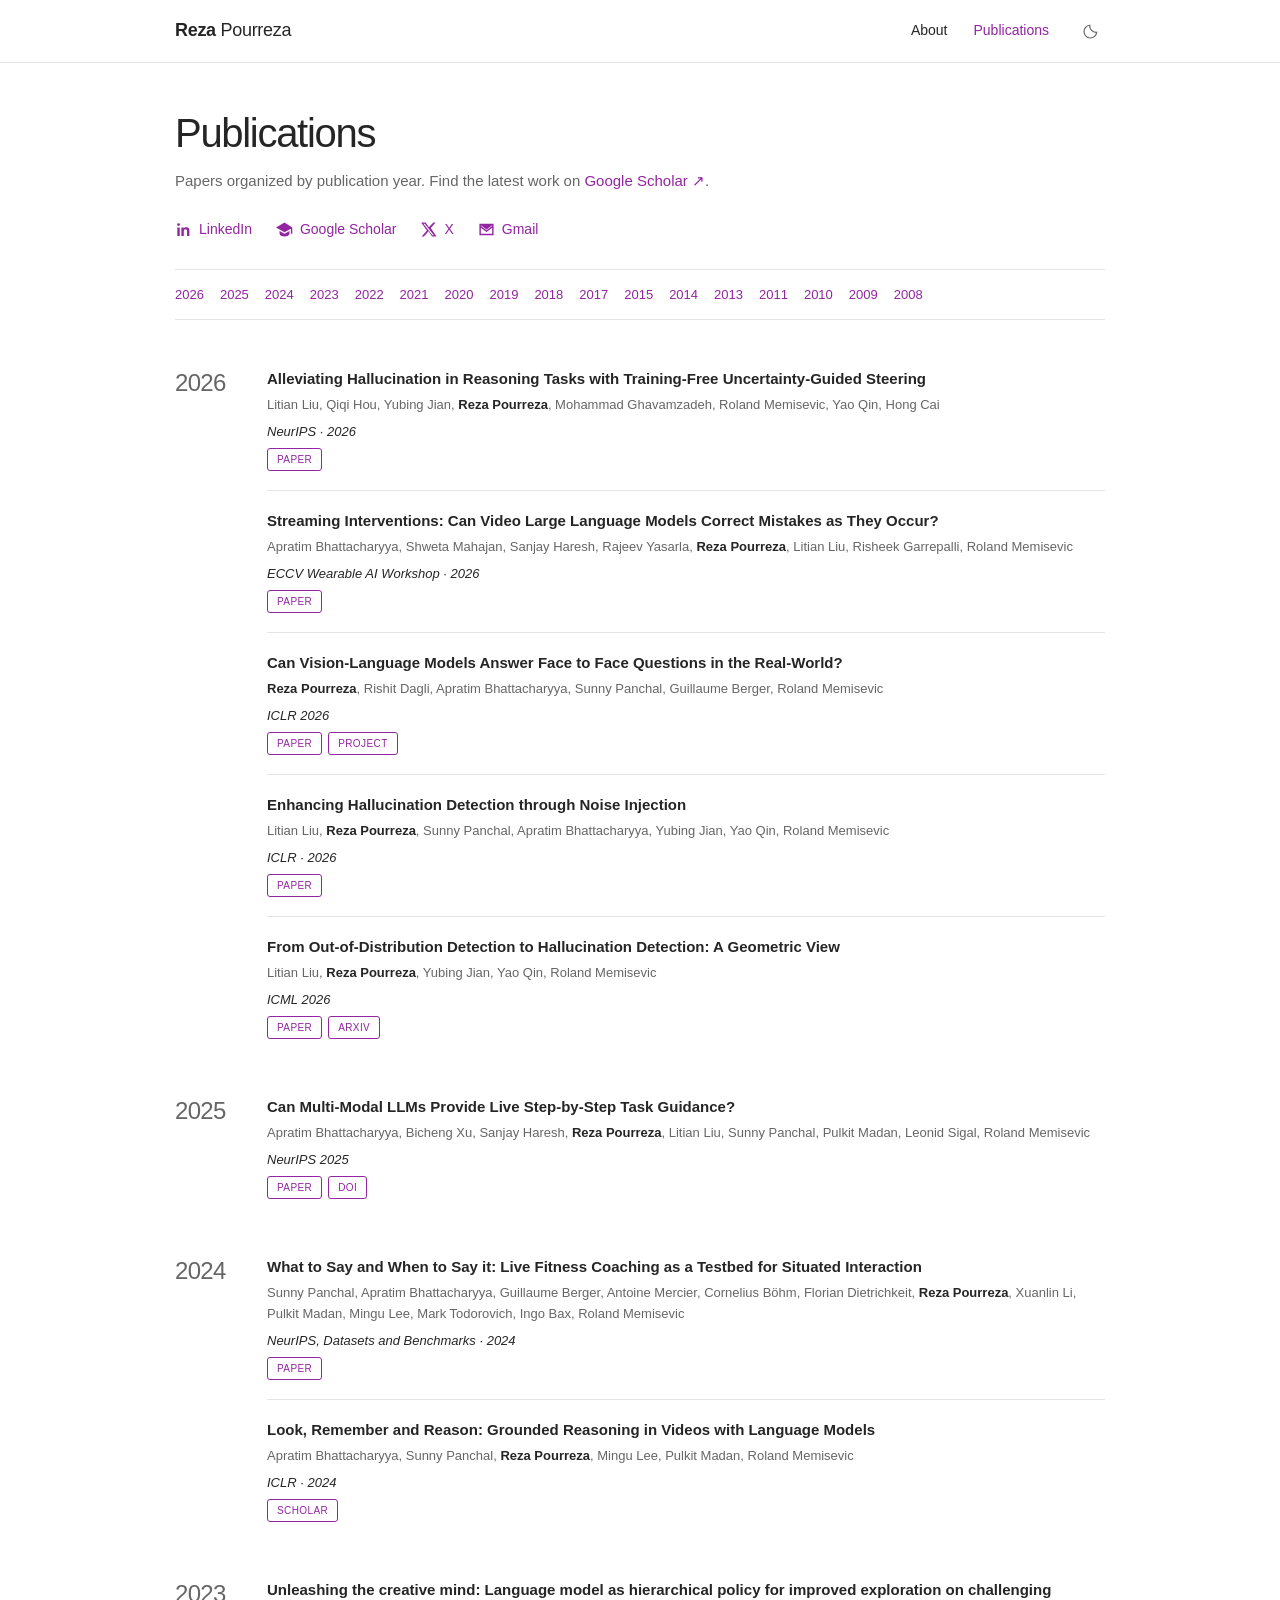
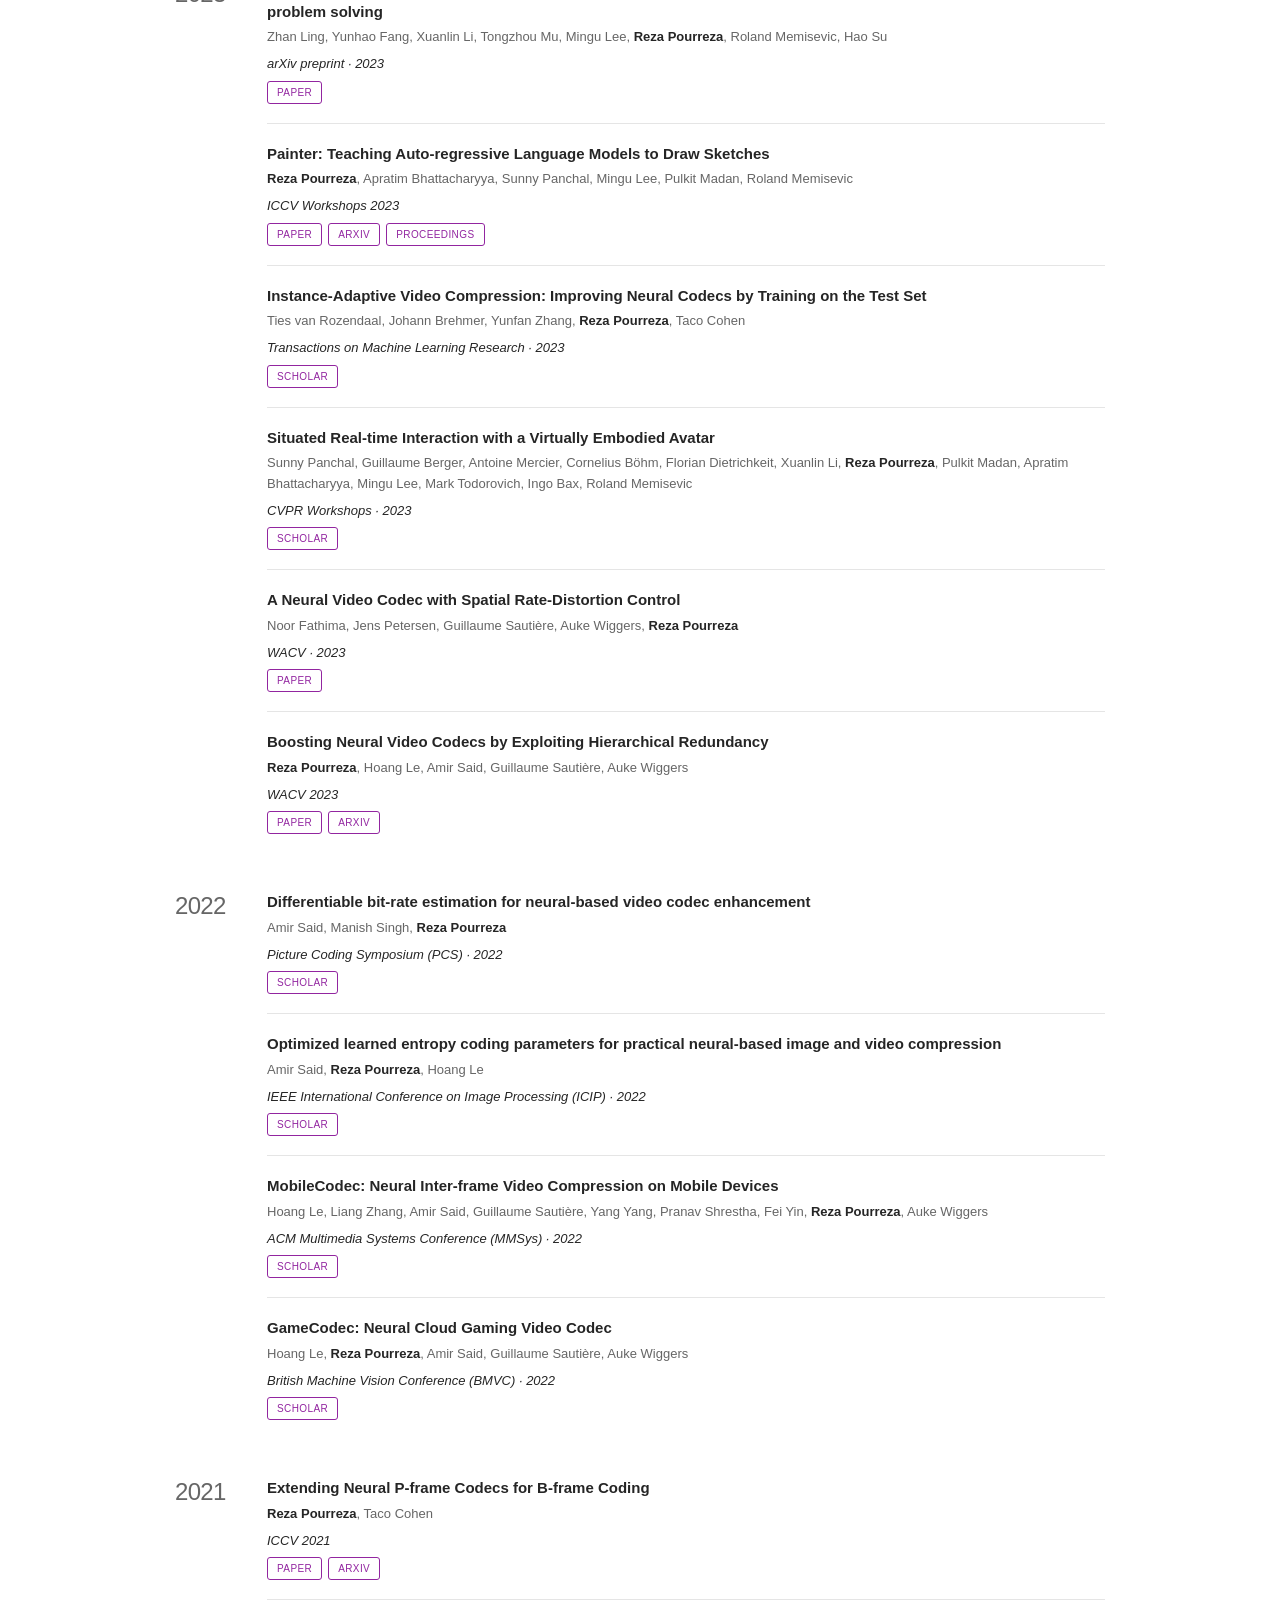
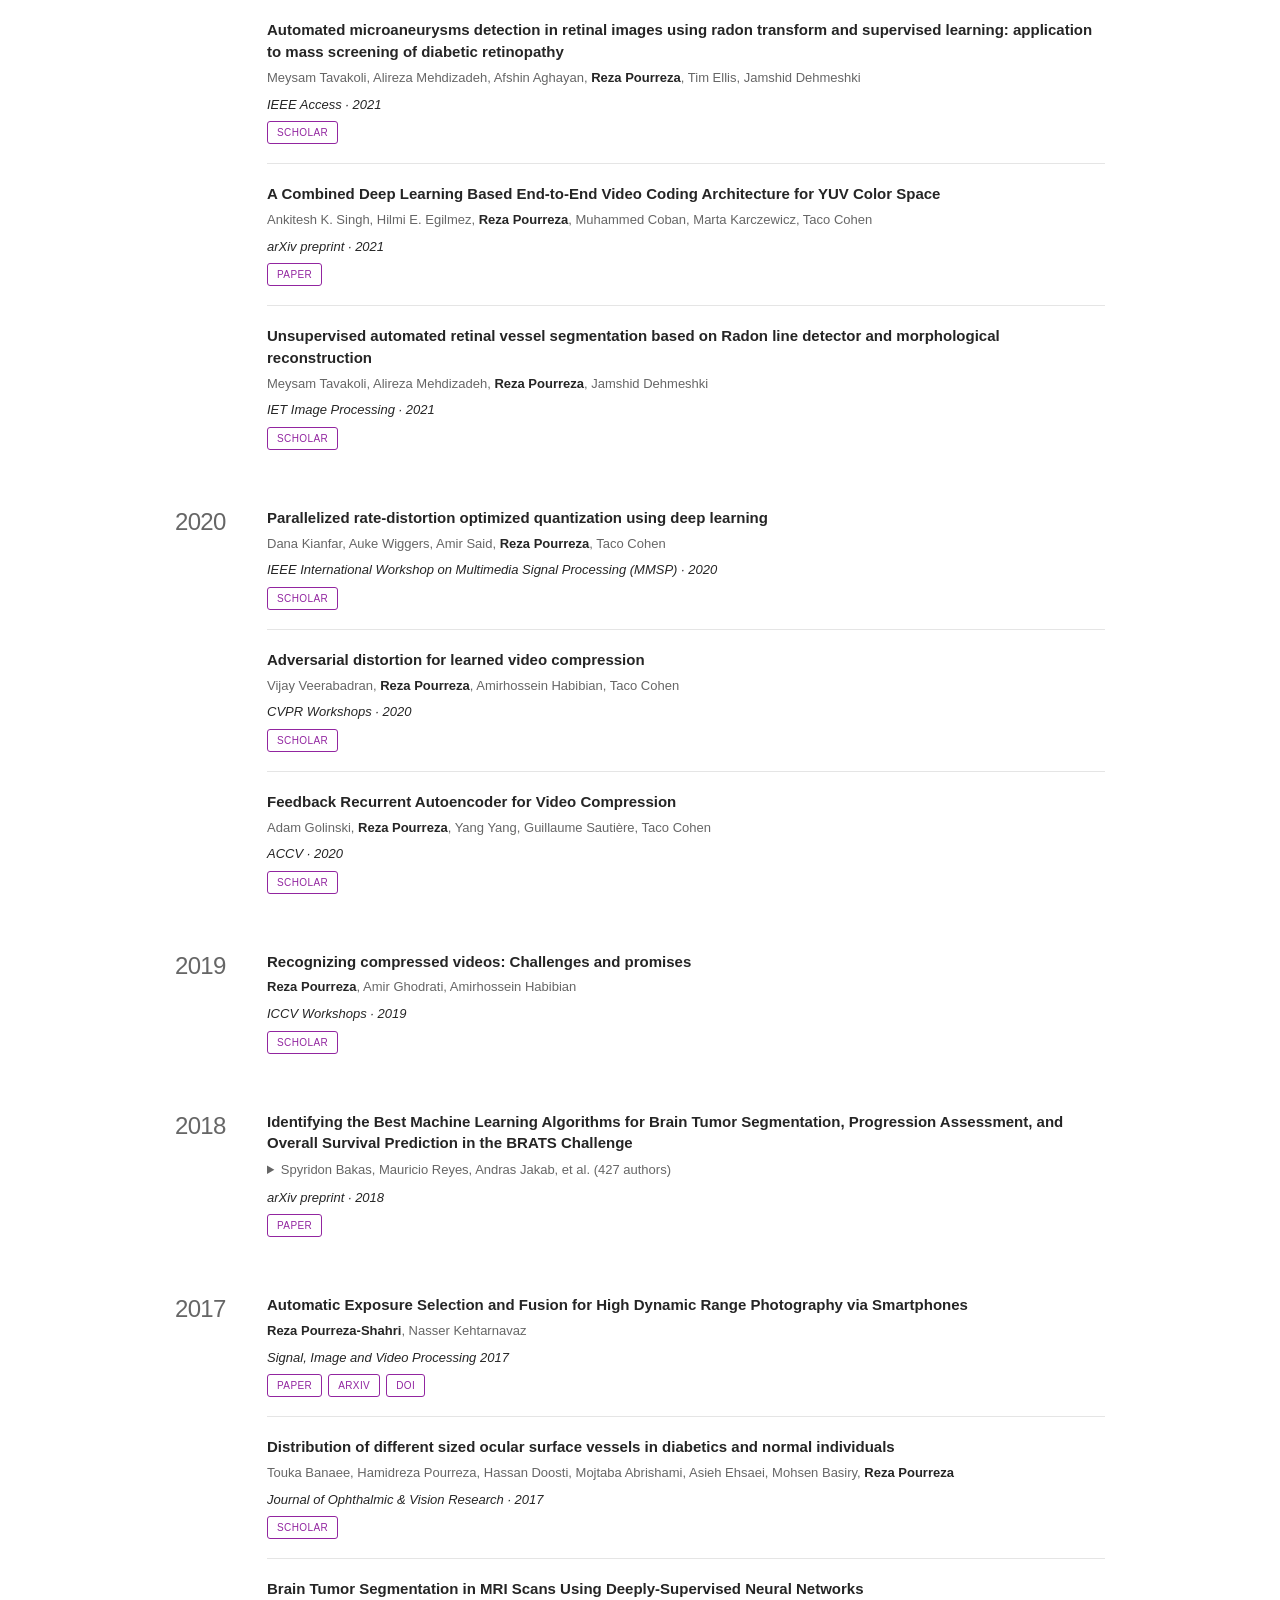
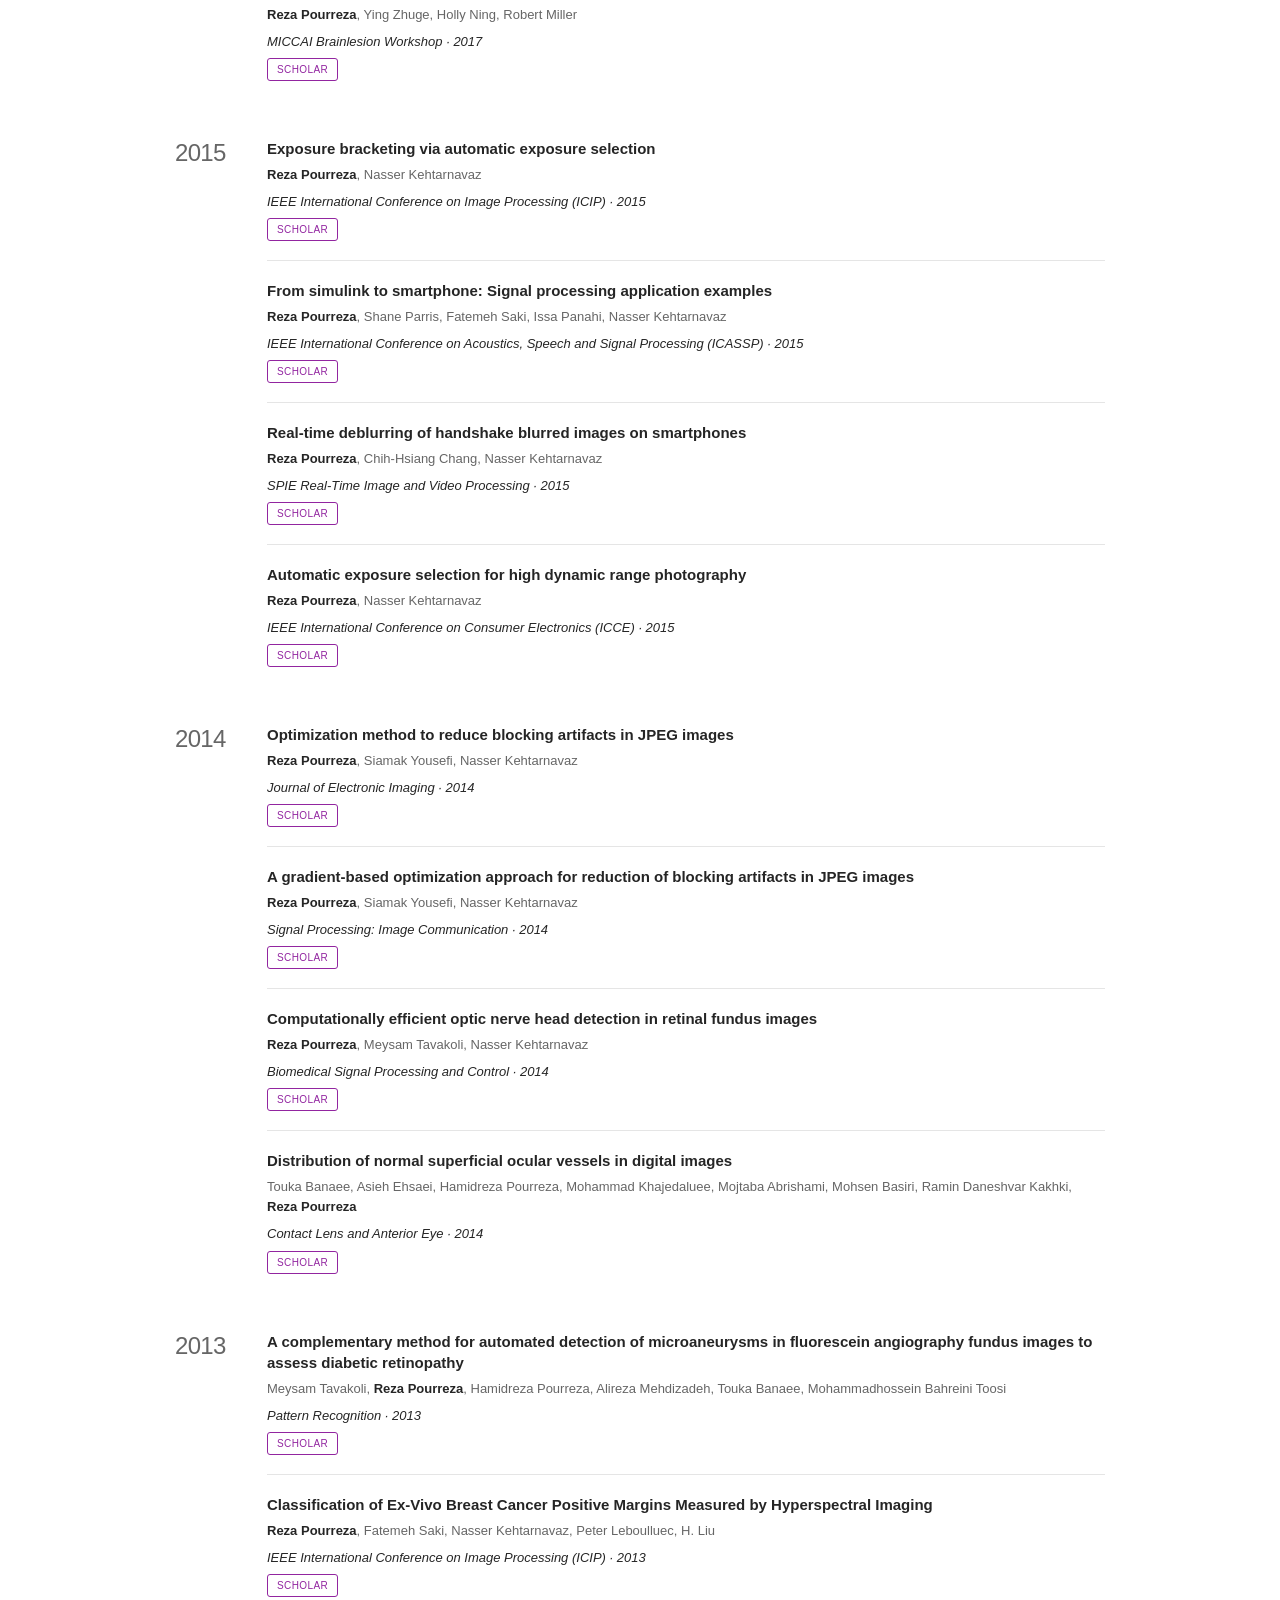
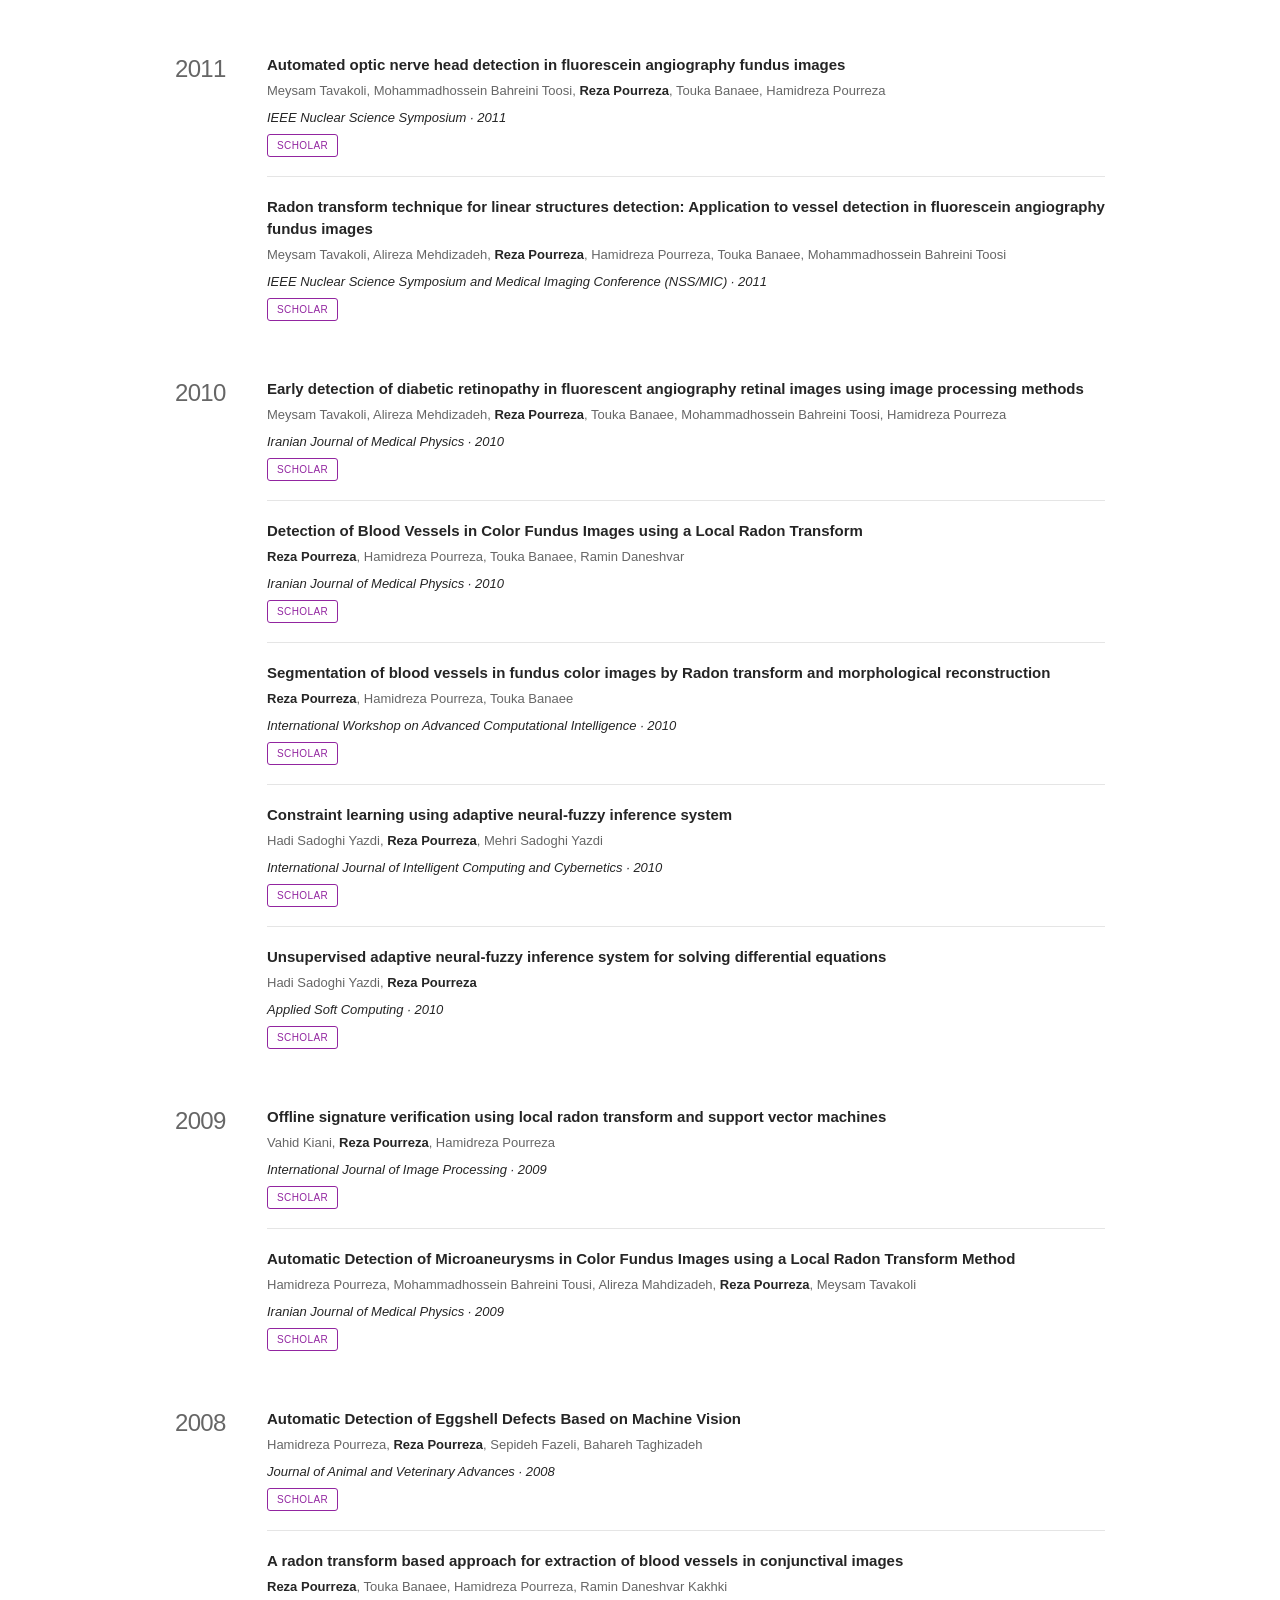
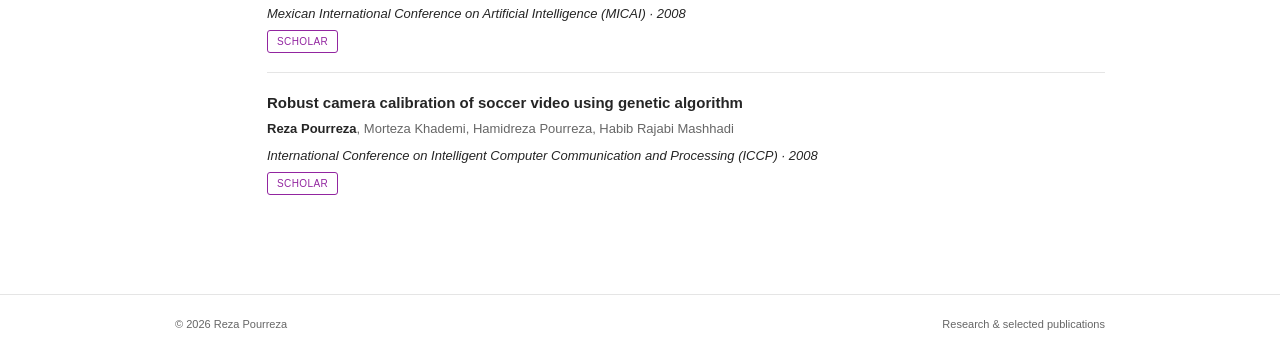
==== publications.html @ fd1534a3 "Personalize homepage and add year-grouped research publications" ====
<!doctype html>
<html lang="en"><head><meta charset="utf-8"><meta name="viewport" content="width=device-width, initial-scale=1"><meta name="description" content="Research publications by Reza Pourreza, organized by year, covering multimodal reasoning, reliable AI, neural compression, and imaging."><meta name="theme-color" content="#ffffff"><title>Publications | Reza Pourreza</title><link rel="icon" type="image/svg+xml" href="assets/favicon.svg"><link rel="stylesheet" href="assets/style.css"><script src="assets/site.js" defer></script></head><body><a class="skip-link" href="#main">Skip to content</a><header class="site-header"><div class="container header-inner"><a class="wordmark" href="index.html"><strong>Reza</strong> Pourreza</a><nav class="site-nav" aria-label="Main navigation"><a href="index.html">About</a><a href="publications.html" aria-current="page">Publications</a><button class="theme-toggle" type="button" aria-label="Switch to dark theme" hidden><svg class="moon" width="17" height="17" viewBox="0 0 24 24" fill="none" stroke="currentColor" stroke-width="1.7" aria-hidden="true"><path d="M20.8 13.1A9 9 0 0 1 10.9 3.2a9 9 0 1 0 9.9 9.9Z"/></svg><svg class="sun" width="17" height="17" viewBox="0 0 24 24" fill="none" stroke="currentColor" stroke-width="1.7" aria-hidden="true"><circle cx="12" cy="12" r="4"/><path d="M12 1v3m0 16v3M1 12h3m16 0h3M4.2 4.2l2.1 2.1m11.4 11.4 2.1 2.1M4.2 19.8l2.1-2.1M17.7 6.3l2.1-2.1"/></svg></button></nav></div></header><main class="container" id="main"><h1>Publications</h1><p class="page-intro">Papers organized by publication year. Find the latest work on <a href="https://scholar.google.com/citations?hl=en&amp;user=BqNYf-oAAAAJ&amp;view_op=list_works&amp;sortby=pubdate">Google Scholar ↗</a>.</p><nav class="social-links" aria-label="Professional profiles and email"><a href="https://www.linkedin.com/in/rpourreza/"><svg viewBox="0 0 24 24" aria-hidden="true"><path d="M5 3a2 2 0 1 1 0 4 2 2 0 0 1 0-4ZM3.3 9h3.4v12H3.3ZM9 9h3.3v1.6c.7-1.2 1.8-1.9 3.6-1.9 3.6 0 4.4 2.3 4.4 5.4V21H17v-6.2c0-1.5-.1-3.1-2.1-3.1s-2.5 1.5-2.5 3V21H9Z"/></svg><span>LinkedIn</span></a><a href="https://scholar.google.com/citations?hl=en&amp;user=BqNYf-oAAAAJ&amp;view_op=list_works&amp;sortby=pubdate" aria-label="Google Scholar, sorted by date"><svg viewBox="0 0 24 24" aria-hidden="true"><path d="m12 2-12 7 12 7 9-5.2V18h2V9L12 2ZM5 14v4c0 2 3.1 4 7 4s7-2 7-4v-4l-7 4-7-4Z"/></svg><span>Google Scholar</span></a><a href="https://x.com/reza_pourreza"><svg viewBox="0 0 24 24" aria-hidden="true"><path d="M18.9 2H22l-6.8 7.8L23.2 22H17l-4.9-7.5L5.5 22H2.3l7.5-8.6L1.6 2H8l4.5 6.8L18.9 2ZM17.5 20h2L6.8 4h-2L17.5 20Z"/></svg><span>X</span></a><a href="mailto:pourreza.reza@gmail.com"><svg viewBox="0 0 24 24" aria-hidden="true"><path d="M2 4h20v16H2V4Zm2 2v1l8 6 8-6V6l-8 6-8-6Zm0 3.5V18h16V9.5l-8 6-8-6Z"/></svg><span>Gmail</span></a></nav><nav class="year-index" aria-label="Jump to publication year"><a href="#year-2026">2026</a><a href="#year-2025">2025</a><a href="#year-2024">2024</a><a href="#year-2023">2023</a><a href="#year-2022">2022</a><a href="#year-2021">2021</a><a href="#year-2020">2020</a><a href="#year-2019">2019</a><a href="#year-2018">2018</a><a href="#year-2017">2017</a><a href="#year-2015">2015</a><a href="#year-2014">2014</a><a href="#year-2013">2013</a><a href="#year-2011">2011</a><a href="#year-2010">2010</a><a href="#year-2009">2009</a><a href="#year-2008">2008</a></nav><section class="publication-year" id="year-2026" aria-labelledby="heading-2026"><h2 id="heading-2026">2026</h2><ul class="paper-list"><li class="publication-item" id="alleviating-hallucination-in-reasoning-tasks-with-training-free-uncertainty-guided-steering"><h3 class="paper-title"><a href="https://arxiv.org/abs/2609.38962">Alleviating Hallucination in Reasoning Tasks with Training-Free Uncertainty-Guided Steering</a></h3><p class="authors">Litian Liu, Qiqi Hou, Yubing Jian, <strong>Reza Pourreza</strong>, Mohammad Ghavamzadeh, Roland Memisevic, Yao Qin, Hong Cai</p><p class="venue">NeurIPS · 2026</p><div class="paper-links"><a href="https://arxiv.org/abs/2609.38962">Paper</a></div></li><li class="publication-item" id="streaming-interventions-can-video-large-language-models-correct-mistakes-as-they-occur"><h3 class="paper-title"><a href="https://arxiv.org/abs/2606.09547">Streaming Interventions: Can Video Large Language Models Correct Mistakes as They Occur?</a></h3><p class="authors">Apratim Bhattacharyya, Shweta Mahajan, Sanjay Haresh, Rajeev Yasarla, <strong>Reza Pourreza</strong>, Litian Liu, Risheek Garrepalli, Roland Memisevic</p><p class="venue">ECCV Wearable AI Workshop · 2026</p><div class="paper-links"><a href="https://arxiv.org/abs/2606.09547">Paper</a></div></li><li class="publication-item" id="qivd"><h3 class="paper-title"><a href="https://proceedings.iclr.cc/paper_files/paper/2026/file/73bd5afe39a24881b1e5268efc899aaf-Paper-Conference.pdf">Can Vision-Language Models Answer Face to Face Questions in the Real-World?</a></h3><p class="authors"><strong>Reza Pourreza</strong>, Rishit Dagli, Apratim Bhattacharyya, Sunny Panchal, Guillaume Berger, Roland Memisevic</p><p class="venue">ICLR 2026</p><div class="paper-links"><a href="https://proceedings.iclr.cc/paper_files/paper/2026/file/73bd5afe39a24881b1e5268efc899aaf-Paper-Conference.pdf">Paper</a><a href="https://www.qualcomm.com/developer/software/qualcomm-interactive-video-dataset-qivd">Project</a></div></li><li class="publication-item" id="enhancing-hallucination-detection-through-noise-injection"><h3 class="paper-title"><a href="https://arxiv.org/abs/2502.03799">Enhancing Hallucination Detection through Noise Injection</a></h3><p class="authors">Litian Liu, <strong>Reza Pourreza</strong>, Sunny Panchal, Apratim Bhattacharyya, Yubing Jian, Yao Qin, Roland Memisevic</p><p class="venue">ICLR · 2026</p><div class="paper-links"><a href="https://arxiv.org/abs/2502.03799">Paper</a></div></li><li class="publication-item" id="geometric-hallucination"><h3 class="paper-title"><a href="https://arxiv.org/abs/2602.07253">From Out-of-Distribution Detection to Hallucination Detection: A Geometric View</a></h3><p class="authors">Litian Liu, <strong>Reza Pourreza</strong>, Yubing Jian, Yao Qin, Roland Memisevic</p><p class="venue">ICML 2026</p><div class="paper-links"><a href="https://arxiv.org/pdf/2602.07253">Paper</a><a href="https://arxiv.org/abs/2602.07253">arXiv</a></div></li></ul></section><section class="publication-year" id="year-2025" aria-labelledby="heading-2025"><h2 id="heading-2025">2025</h2><ul class="paper-list"><li class="publication-item" id="live-mamba"><h3 class="paper-title"><a href="https://proceedings.neurips.cc/paper_files/paper/2025/file/207be3da143f1043336627c5d25aae50-Paper-Conference.pdf">Can Multi-Modal LLMs Provide Live Step-by-Step Task Guidance?</a></h3><p class="authors">Apratim Bhattacharyya, Bicheng Xu, Sanjay Haresh, <strong>Reza Pourreza</strong>, Litian Liu, Sunny Panchal, Pulkit Madan, Leonid Sigal, Roland Memisevic</p><p class="venue">NeurIPS 2025</p><div class="paper-links"><a href="https://proceedings.neurips.cc/paper_files/paper/2025/file/207be3da143f1043336627c5d25aae50-Paper-Conference.pdf">Paper</a><a href="https://doi.org/10.52202/085713-0755">DOI</a></div></li></ul></section><section class="publication-year" id="year-2024" aria-labelledby="heading-2024"><h2 id="heading-2024">2024</h2><ul class="paper-list"><li class="publication-item" id="what-to-say-and-when-to-say-it-live-fitness-coaching-as-a-testbed-for-situated-interaction"><h3 class="paper-title"><a href="https://proceedings.neurips.cc/paper_files/paper/2024/hash/8aa695b5d6bf9e958d4e56b22c9b859d-Abstract-Datasets_and_Benchmarks_Track.html">What to Say and When to Say it: Live Fitness Coaching as a Testbed for Situated Interaction</a></h3><p class="authors">Sunny Panchal, Apratim Bhattacharyya, Guillaume Berger, Antoine Mercier, Cornelius Böhm, Florian Dietrichkeit, <strong>Reza Pourreza</strong>, Xuanlin Li, Pulkit Madan, Mingu Lee, Mark Todorovich, Ingo Bax, Roland Memisevic</p><p class="venue">NeurIPS, Datasets and Benchmarks · 2024</p><div class="paper-links"><a href="https://proceedings.neurips.cc/paper_files/paper/2024/hash/8aa695b5d6bf9e958d4e56b22c9b859d-Abstract-Datasets_and_Benchmarks_Track.html">Paper</a></div></li><li class="publication-item" id="look-remember-and-reason-grounded-reasoning-in-videos-with-language-models"><h3 class="paper-title"><a href="https://scholar.google.com/citations?view_op=view_citation&amp;hl=en&amp;user=BqNYf-oAAAAJ&amp;sortby=pubdate&amp;citation_for_view=BqNYf-oAAAAJ:g5m5HwL7SMYC">Look, Remember and Reason: Grounded Reasoning in Videos with Language Models</a></h3><p class="authors">Apratim Bhattacharyya, Sunny Panchal, <strong>Reza Pourreza</strong>, Mingu Lee, Pulkit Madan, Roland Memisevic</p><p class="venue">ICLR · 2024</p><div class="paper-links"><a href="https://scholar.google.com/citations?view_op=view_citation&amp;hl=en&amp;user=BqNYf-oAAAAJ&amp;sortby=pubdate&amp;citation_for_view=BqNYf-oAAAAJ:g5m5HwL7SMYC">Scholar</a></div></li></ul></section><section class="publication-year" id="year-2023" aria-labelledby="heading-2023"><h2 id="heading-2023">2023</h2><ul class="paper-list"><li class="publication-item" id="unleashing-the-creative-mind-language-model-as-hierarchical-policy-for-improved-exploration-on-challenging-problem-solving"><h3 class="paper-title"><a href="https://arxiv.org/abs/2311.00694">Unleashing the creative mind: Language model as hierarchical policy for improved exploration on challenging problem solving</a></h3><p class="authors">Zhan Ling, Yunhao Fang, Xuanlin Li, Tongzhou Mu, Mingu Lee, <strong>Reza Pourreza</strong>, Roland Memisevic, Hao Su</p><p class="venue">arXiv preprint · 2023</p><div class="paper-links"><a href="https://arxiv.org/abs/2311.00694">Paper</a></div></li><li class="publication-item" id="painter"><h3 class="paper-title"><a href="https://openaccess.thecvf.com/content/ICCV2023W/MMFM/html/Pourreza_Painter_Teaching_Auto-Regressive_Language_Models_to_Draw_Sketches_ICCVW_2023_paper.html">Painter: Teaching Auto-regressive Language Models to Draw Sketches</a></h3><p class="authors"><strong>Reza Pourreza</strong>, Apratim Bhattacharyya, Sunny Panchal, Mingu Lee, Pulkit Madan, Roland Memisevic</p><p class="venue">ICCV Workshops 2023</p><div class="paper-links"><a href="https://arxiv.org/pdf/2308.08520">Paper</a><a href="https://arxiv.org/abs/2308.08520">arXiv</a><a href="https://openaccess.thecvf.com/content/ICCV2023W/MMFM/html/Pourreza_Painter_Teaching_Auto-Regressive_Language_Models_to_Draw_Sketches_ICCVW_2023_paper.html">Proceedings</a></div></li><li class="publication-item" id="instance-adaptive-video-compression-improving-neural-codecs-by-training-on-the-test-set"><h3 class="paper-title"><a href="https://scholar.google.com/citations?view_op=view_citation&amp;hl=en&amp;user=BqNYf-oAAAAJ&amp;sortby=pubdate&amp;citation_for_view=BqNYf-oAAAAJ:k_IJM867U9cC">Instance-Adaptive Video Compression: Improving Neural Codecs by Training on the Test Set</a></h3><p class="authors">Ties van Rozendaal, Johann Brehmer, Yunfan Zhang, <strong>Reza Pourreza</strong>, Taco Cohen</p><p class="venue">Transactions on Machine Learning Research · 2023</p><div class="paper-links"><a href="https://scholar.google.com/citations?view_op=view_citation&amp;hl=en&amp;user=BqNYf-oAAAAJ&amp;sortby=pubdate&amp;citation_for_view=BqNYf-oAAAAJ:k_IJM867U9cC">Scholar</a></div></li><li class="publication-item" id="situated-real-time-interaction-with-a-virtually-embodied-avatar"><h3 class="paper-title"><a href="https://scholar.google.com/citations?view_op=view_citation&amp;hl=en&amp;user=BqNYf-oAAAAJ&amp;cstart=20&amp;pagesize=80&amp;sortby=pubdate&amp;citation_for_view=BqNYf-oAAAAJ:lSLTfruPkqcC">Situated Real-time Interaction with a Virtually Embodied Avatar</a></h3><p class="authors">Sunny Panchal, Guillaume Berger, Antoine Mercier, Cornelius Böhm, Florian Dietrichkeit, Xuanlin Li, <strong>Reza Pourreza</strong>, Pulkit Madan, Apratim Bhattacharyya, Mingu Lee, Mark Todorovich, Ingo Bax, Roland Memisevic</p><p class="venue">CVPR Workshops · 2023</p><div class="paper-links"><a href="https://scholar.google.com/citations?view_op=view_citation&amp;hl=en&amp;user=BqNYf-oAAAAJ&amp;cstart=20&amp;pagesize=80&amp;sortby=pubdate&amp;citation_for_view=BqNYf-oAAAAJ:lSLTfruPkqcC">Scholar</a></div></li><li class="publication-item" id="a-neural-video-codec-with-spatial-rate-distortion-control"><h3 class="paper-title"><a href="https://openaccess.thecvf.com/content/WACV2023/html/Fathima_A_Neural_Video_Codec_With_Spatial_Rate-Distortion_Control_WACV_2023_paper.html">A Neural Video Codec with Spatial Rate-Distortion Control</a></h3><p class="authors">Noor Fathima, Jens Petersen, Guillaume Sautière, Auke Wiggers, <strong>Reza Pourreza</strong></p><p class="venue">WACV · 2023</p><div class="paper-links"><a href="https://openaccess.thecvf.com/content/WACV2023/html/Fathima_A_Neural_Video_Codec_With_Spatial_Rate-Distortion_Control_WACV_2023_paper.html">Paper</a></div></li><li class="publication-item" id="hierarchical-redundancy"><h3 class="paper-title"><a href="https://arxiv.org/abs/2208.04303">Boosting Neural Video Codecs by Exploiting Hierarchical Redundancy</a></h3><p class="authors"><strong>Reza Pourreza</strong>, Hoang Le, Amir Said, Guillaume Sautière, Auke Wiggers</p><p class="venue">WACV 2023</p><div class="paper-links"><a href="https://arxiv.org/pdf/2208.04303">Paper</a><a href="https://arxiv.org/abs/2208.04303">arXiv</a></div></li></ul></section><section class="publication-year" id="year-2022" aria-labelledby="heading-2022"><h2 id="heading-2022">2022</h2><ul class="paper-list"><li class="publication-item" id="differentiable-bit-rate-estimation-for-neural-based-video-codec-enhancement"><h3 class="paper-title"><a href="https://scholar.google.com/citations?view_op=view_citation&amp;hl=en&amp;user=BqNYf-oAAAAJ&amp;cstart=20&amp;pagesize=80&amp;sortby=pubdate&amp;citation_for_view=BqNYf-oAAAAJ:NaGl4SEjCO4C">Differentiable bit-rate estimation for neural-based video codec enhancement</a></h3><p class="authors">Amir Said, Manish Singh, <strong>Reza Pourreza</strong></p><p class="venue">Picture Coding Symposium (PCS) · 2022</p><div class="paper-links"><a href="https://scholar.google.com/citations?view_op=view_citation&amp;hl=en&amp;user=BqNYf-oAAAAJ&amp;cstart=20&amp;pagesize=80&amp;sortby=pubdate&amp;citation_for_view=BqNYf-oAAAAJ:NaGl4SEjCO4C">Scholar</a></div></li><li class="publication-item" id="optimized-learned-entropy-coding-parameters-for-practical-neural-based-image-and-video-compression"><h3 class="paper-title"><a href="https://scholar.google.com/citations?view_op=view_citation&amp;hl=en&amp;user=BqNYf-oAAAAJ&amp;cstart=20&amp;pagesize=80&amp;sortby=pubdate&amp;citation_for_view=BqNYf-oAAAAJ:GnPB-g6toBAC">Optimized learned entropy coding parameters for practical neural-based image and video compression</a></h3><p class="authors">Amir Said, <strong>Reza Pourreza</strong>, Hoang Le</p><p class="venue">IEEE International Conference on Image Processing (ICIP) · 2022</p><div class="paper-links"><a href="https://scholar.google.com/citations?view_op=view_citation&amp;hl=en&amp;user=BqNYf-oAAAAJ&amp;cstart=20&amp;pagesize=80&amp;sortby=pubdate&amp;citation_for_view=BqNYf-oAAAAJ:GnPB-g6toBAC">Scholar</a></div></li><li class="publication-item" id="mobilecodec-neural-inter-frame-video-compression-on-mobile-devices"><h3 class="paper-title"><a href="https://scholar.google.com/citations?view_op=view_citation&amp;hl=en&amp;user=BqNYf-oAAAAJ&amp;cstart=20&amp;pagesize=80&amp;sortby=pubdate&amp;citation_for_view=BqNYf-oAAAAJ:JV2RwH3_ST0C">MobileCodec: Neural Inter-frame Video Compression on Mobile Devices</a></h3><p class="authors">Hoang Le, Liang Zhang, Amir Said, Guillaume Sautière, Yang Yang, Pranav Shrestha, Fei Yin, <strong>Reza Pourreza</strong>, Auke Wiggers</p><p class="venue">ACM Multimedia Systems Conference (MMSys) · 2022</p><div class="paper-links"><a href="https://scholar.google.com/citations?view_op=view_citation&amp;hl=en&amp;user=BqNYf-oAAAAJ&amp;cstart=20&amp;pagesize=80&amp;sortby=pubdate&amp;citation_for_view=BqNYf-oAAAAJ:JV2RwH3_ST0C">Scholar</a></div></li><li class="publication-item" id="gamecodec-neural-cloud-gaming-video-codec"><h3 class="paper-title"><a href="https://scholar.google.com/citations?view_op=view_citation&amp;hl=en&amp;user=BqNYf-oAAAAJ&amp;cstart=20&amp;pagesize=80&amp;sortby=pubdate&amp;citation_for_view=BqNYf-oAAAAJ:O3NaXMp0MMsC">GameCodec: Neural Cloud Gaming Video Codec</a></h3><p class="authors">Hoang Le, <strong>Reza Pourreza</strong>, Amir Said, Guillaume Sautière, Auke Wiggers</p><p class="venue">British Machine Vision Conference (BMVC) · 2022</p><div class="paper-links"><a href="https://scholar.google.com/citations?view_op=view_citation&amp;hl=en&amp;user=BqNYf-oAAAAJ&amp;cstart=20&amp;pagesize=80&amp;sortby=pubdate&amp;citation_for_view=BqNYf-oAAAAJ:O3NaXMp0MMsC">Scholar</a></div></li></ul></section><section class="publication-year" id="year-2021" aria-labelledby="heading-2021"><h2 id="heading-2021">2021</h2><ul class="paper-list"><li class="publication-item" id="b-frame-codec"><h3 class="paper-title"><a href="https://arxiv.org/abs/2104.00531">Extending Neural P-frame Codecs for B-frame Coding</a></h3><p class="authors"><strong>Reza Pourreza</strong>, Taco Cohen</p><p class="venue">ICCV 2021</p><div class="paper-links"><a href="https://arxiv.org/pdf/2104.00531">Paper</a><a href="https://arxiv.org/abs/2104.00531">arXiv</a></div></li><li class="publication-item" id="automated-microaneurysms-detection-in-retinal-images-using-radon-transform-and-supervised-learning-application-to-mass-screening-of-diabetic-retinopathy"><h3 class="paper-title"><a href="https://scholar.google.com/citations?view_op=view_citation&amp;hl=en&amp;user=BqNYf-oAAAAJ&amp;cstart=20&amp;pagesize=80&amp;sortby=pubdate&amp;citation_for_view=BqNYf-oAAAAJ:maZDTaKrznsC">Automated microaneurysms detection in retinal images using radon transform and supervised learning: application to mass screening of diabetic retinopathy</a></h3><p class="authors">Meysam Tavakoli, Alireza Mehdizadeh, Afshin Aghayan, <strong>Reza Pourreza</strong>, Tim Ellis, Jamshid Dehmeshki</p><p class="venue">IEEE Access · 2021</p><div class="paper-links"><a href="https://scholar.google.com/citations?view_op=view_citation&amp;hl=en&amp;user=BqNYf-oAAAAJ&amp;cstart=20&amp;pagesize=80&amp;sortby=pubdate&amp;citation_for_view=BqNYf-oAAAAJ:maZDTaKrznsC">Scholar</a></div></li><li class="publication-item" id="a-combined-deep-learning-based-end-to-end-video-coding-architecture-for-yuv-color-space"><h3 class="paper-title"><a href="https://arxiv.org/abs/2104.00807">A Combined Deep Learning Based End-to-End Video Coding Architecture for YUV Color Space</a></h3><p class="authors">Ankitesh K. Singh, Hilmi E. Egilmez, <strong>Reza Pourreza</strong>, Muhammed Coban, Marta Karczewicz, Taco Cohen</p><p class="venue">arXiv preprint · 2021</p><div class="paper-links"><a href="https://arxiv.org/abs/2104.00807">Paper</a></div></li><li class="publication-item" id="unsupervised-automated-retinal-vessel-segmentation-based-on-radon-line-detector-and-morphological-reconstruction"><h3 class="paper-title"><a href="https://scholar.google.com/citations?view_op=view_citation&amp;hl=en&amp;user=BqNYf-oAAAAJ&amp;cstart=20&amp;pagesize=80&amp;sortby=pubdate&amp;citation_for_view=BqNYf-oAAAAJ:r0BpntZqJG4C">Unsupervised automated retinal vessel segmentation based on Radon line detector and morphological reconstruction</a></h3><p class="authors">Meysam Tavakoli, Alireza Mehdizadeh, <strong>Reza Pourreza</strong>, Jamshid Dehmeshki</p><p class="venue">IET Image Processing · 2021</p><div class="paper-links"><a href="https://scholar.google.com/citations?view_op=view_citation&amp;hl=en&amp;user=BqNYf-oAAAAJ&amp;cstart=20&amp;pagesize=80&amp;sortby=pubdate&amp;citation_for_view=BqNYf-oAAAAJ:r0BpntZqJG4C">Scholar</a></div></li></ul></section><section class="publication-year" id="year-2020" aria-labelledby="heading-2020"><h2 id="heading-2020">2020</h2><ul class="paper-list"><li class="publication-item" id="parallelized-rate-distortion-optimized-quantization-using-deep-learning"><h3 class="paper-title"><a href="https://scholar.google.com/citations?view_op=view_citation&amp;hl=en&amp;user=BqNYf-oAAAAJ&amp;cstart=20&amp;pagesize=80&amp;sortby=pubdate&amp;citation_for_view=BqNYf-oAAAAJ:j3f4tGmQtD8C">Parallelized rate-distortion optimized quantization using deep learning</a></h3><p class="authors">Dana Kianfar, Auke Wiggers, Amir Said, <strong>Reza Pourreza</strong>, Taco Cohen</p><p class="venue">IEEE International Workshop on Multimedia Signal Processing (MMSP) · 2020</p><div class="paper-links"><a href="https://scholar.google.com/citations?view_op=view_citation&amp;hl=en&amp;user=BqNYf-oAAAAJ&amp;cstart=20&amp;pagesize=80&amp;sortby=pubdate&amp;citation_for_view=BqNYf-oAAAAJ:j3f4tGmQtD8C">Scholar</a></div></li><li class="publication-item" id="adversarial-distortion-for-learned-video-compression"><h3 class="paper-title"><a href="https://scholar.google.com/citations?view_op=view_citation&amp;hl=en&amp;user=BqNYf-oAAAAJ&amp;cstart=20&amp;pagesize=80&amp;sortby=pubdate&amp;citation_for_view=BqNYf-oAAAAJ:e5wmG9Sq2KIC">Adversarial distortion for learned video compression</a></h3><p class="authors">Vijay Veerabadran, <strong>Reza Pourreza</strong>, Amirhossein Habibian, Taco Cohen</p><p class="venue">CVPR Workshops · 2020</p><div class="paper-links"><a href="https://scholar.google.com/citations?view_op=view_citation&amp;hl=en&amp;user=BqNYf-oAAAAJ&amp;cstart=20&amp;pagesize=80&amp;sortby=pubdate&amp;citation_for_view=BqNYf-oAAAAJ:e5wmG9Sq2KIC">Scholar</a></div></li><li class="publication-item" id="feedback-recurrent-autoencoder-for-video-compression"><h3 class="paper-title"><a href="https://scholar.google.com/citations?view_op=view_citation&amp;hl=en&amp;user=BqNYf-oAAAAJ&amp;cstart=20&amp;pagesize=80&amp;sortby=pubdate&amp;citation_for_view=BqNYf-oAAAAJ:TQgYirikUcIC">Feedback Recurrent Autoencoder for Video Compression</a></h3><p class="authors">Adam Golinski, <strong>Reza Pourreza</strong>, Yang Yang, Guillaume Sautière, Taco Cohen</p><p class="venue">ACCV · 2020</p><div class="paper-links"><a href="https://scholar.google.com/citations?view_op=view_citation&amp;hl=en&amp;user=BqNYf-oAAAAJ&amp;cstart=20&amp;pagesize=80&amp;sortby=pubdate&amp;citation_for_view=BqNYf-oAAAAJ:TQgYirikUcIC">Scholar</a></div></li></ul></section><section class="publication-year" id="year-2019" aria-labelledby="heading-2019"><h2 id="heading-2019">2019</h2><ul class="paper-list"><li class="publication-item" id="recognizing-compressed-videos-challenges-and-promises"><h3 class="paper-title"><a href="https://scholar.google.com/citations?view_op=view_citation&amp;hl=en&amp;user=BqNYf-oAAAAJ&amp;cstart=20&amp;pagesize=80&amp;sortby=pubdate&amp;citation_for_view=BqNYf-oAAAAJ:-f6ydRqryjwC">Recognizing compressed videos: Challenges and promises</a></h3><p class="authors"><strong>Reza Pourreza</strong>, Amir Ghodrati, Amirhossein Habibian</p><p class="venue">ICCV Workshops · 2019</p><div class="paper-links"><a href="https://scholar.google.com/citations?view_op=view_citation&amp;hl=en&amp;user=BqNYf-oAAAAJ&amp;cstart=20&amp;pagesize=80&amp;sortby=pubdate&amp;citation_for_view=BqNYf-oAAAAJ:-f6ydRqryjwC">Scholar</a></div></li></ul></section><section class="publication-year" id="year-2018" aria-labelledby="heading-2018"><h2 id="heading-2018">2018</h2><ul class="paper-list"><li class="publication-item" id="identifying-the-best-machine-learning-algorithms-for-brain-tumor-segmentation-progression-assessment-and-overall-survival-prediction-in-the-brats-challenge"><h3 class="paper-title"><a href="https://arxiv.org/abs/1811.02629">Identifying the Best Machine Learning Algorithms for Brain Tumor Segmentation, Progression Assessment, and Overall Survival Prediction in the BRATS Challenge</a></h3><details class="consortium-authors"><summary>Spyridon Bakas, Mauricio Reyes, Andras Jakab, et al. <span>(427 authors)</span></summary><p>Spyridon Bakas, Mauricio Reyes, Andras Jakab, Stefan Bauer, Markus Rempfler, Alessandro Crimi, Russell Takeshi Shinohara, Christoph Berger, Sung Min Ha, Martin Rozycki, Marcel Prastawa, Esther Alberts, Jana Lipkova, John Freymann, Justin Kirby, Michel Bilello, Hassan Fathallah-Shaykh, Roland Wiest, Jan Kirschke, Benedikt Wiestler, Rivka Colen, Aikaterini Kotrotsou, Pamela Lamontagne, Daniel Marcus, Mikhail Milchenko, Arash Nazeri, Marc-Andre Weber, Abhishek Mahajan, Ujjwal Baid, Elizabeth Gerstner, Dongjin Kwon, Gagan Acharya, Manu Agarwal, Mahbubul Alam, Alberto Albiol, Antonio Albiol, Francisco J. Albiol, Varghese Alex, Nigel Allinson, Pedro H. A. Amorim, Abhijit Amrutkar, Ganesh Anand, Simon Andermatt, Tal Arbel, Pablo Arbelaez, Aaron Avery, Muneeza Azmat, Pranjal B., W Bai, Subhashis Banerjee, Bill Barth, Thomas Batchelder, Kayhan Batmanghelich, Enzo Battistella, Andrew Beers, Mikhail Belyaev, Martin Bendszus, Eze Benson, Jose Bernal, Halandur Nagaraja Bharath, George Biros, Sotirios Bisdas, James Brown, Mariano Cabezas, Shilei Cao, Jorge M. Cardoso, Eric N Carver, Adrià Casamitjana, Laura Silvana Castillo, Marcel Catà, Philippe Cattin, Albert Cerigues, Vinicius S. Chagas, Siddhartha Chandra, Yi-Ju Chang, Shiyu Chang, Ken Chang, Joseph Chazalon, Shengcong Chen, Wei Chen, Jefferson W Chen, Zhaolin Chen, Kun Cheng, Ahana Roy Choudhury, Roger Chylla, Albert Clérigues, Steven Colleman, Ramiro German Rodriguez Colmeiro, Marc Combalia, Anthony Costa, Xiaomeng Cui, Zhenzhen Dai, Lutao Dai, Laura Alexandra Daza, Eric Deutsch, Changxing Ding, Chao Dong, Shidu Dong, Wojciech Dudzik, Zach Eaton-Rosen, Gary Egan, Guilherme Escudero, Théo Estienne, Richard Everson, Jonathan Fabrizio, Yong Fan, Longwei Fang, Xue Feng, Enzo Ferrante, Lucas Fidon, Martin Fischer, Andrew P. French, Naomi Fridman, Huan Fu, David Fuentes, Yaozong Gao, Evan Gates, David Gering, Amir Gholami, Willi Gierke, Ben Glocker, Mingming Gong, Sandra González-Villá, T. Grosges, Yuanfang Guan, Sheng Guo, Sudeep Gupta, Woo-Sup Han, Il Song Han, Konstantin Harmuth, Huiguang He, Aura Hernández-Sabaté, Evelyn Herrmann, Naveen Himthani, Winston Hsu, Cheyu Hsu, Xiaojun Hu, Xiaobin Hu, Yan Hu, Yifan Hu, Rui Hua, Teng-Yi Huang, Weilin Huang, Sabine Van Huffel, Quan Huo, Vivek HV, Khan M. Iftekharuddin, Fabian Isensee, Mobarakol Islam, Aaron S. Jackson, Sachin R. Jambawalikar, Andrew Jesson, Weijian Jian, Peter Jin, V Jeya Maria Jose, Alain Jungo, B Kainz, Konstantinos Kamnitsas, Po-Yu Kao, Ayush Karnawat, Thomas Kellermeier, Adel Kermi, Kurt Keutzer, Mohamed Tarek Khadir, Mahendra Khened, Philipp Kickingereder, Geena Kim, Nik King, Haley Knapp, Urspeter Knecht, Lisa Kohli, Deren Kong, Xiangmao Kong, Simon Koppers, Avinash Kori, Ganapathy Krishnamurthi, Egor Krivov, Piyush Kumar, Kaisar Kushibar, Dmitrii Lachinov, Tryphon Lambrou, Joon Lee, Chengen Lee, Yuehchou Lee, M Lee, Szidonia Lefkovits, Laszlo Lefkovits, James Levitt, Tengfei Li, Hongwei Li, Wenqi Li, Hongyang Li, Xiaochuan Li, Yuexiang Li, Heng Li, Zhenye Li, Xiaoyu Li, Zeju Li, XiaoGang Li, Wenqi Li, Zheng-Shen Lin, Fengming Lin, Pietro Lio, Chang Liu, Boqiang Liu, Xiang Liu, Mingyuan Liu, Ju Liu, Luyan Liu, Xavier Llado, Marc Moreno Lopez, Pablo Ribalta Lorenzo, Zhentai Lu, Lin Luo, Zhigang Luo, Jun Ma, Kai Ma, Thomas Mackie, Anant Madabushi, Issam Mahmoudi, Klaus H. Maier-Hein, Pradipta Maji, CP Mammen, Andreas Mang, B. S. Manjunath, Michal Marcinkiewicz, S McDonagh, Stephen McKenna, Richard McKinley, Miriam Mehl, Sachin Mehta, Raghav Mehta, Raphael Meier, Christoph Meinel, Dorit Merhof, Craig Meyer, Robert Miller, Sushmita Mitra, Aliasgar Moiyadi, David Molina-Garcia, Miguel A.B. Monteiro, Grzegorz Mrukwa, Andriy Myronenko, Jakub Nalepa, Thuyen Ngo, Dong Nie, Holly Ning, Chen Niu, Nicholas K Nuechterlein, Eric Oermann, Arlindo Oliveira, Diego D. C. Oliveira, Arnau Oliver, Alexander F. I. Osman, Yu-Nian Ou, Sebastien Ourselin, Nikos Paragios, Moo Sung Park, Brad Paschke, J. Gregory Pauloski, Kamlesh Pawar, Nick Pawlowski, Linmin Pei, Suting Peng, Silvio M. Pereira, Julian Perez-Beteta, Victor M. Perez-Garcia, Simon Pezold, Bao Pham, Ashish Phophalia, Gemma Piella, G.N. Pillai, Marie Piraud, Maxim Pisov, Anmol Popli, Michael P. Pound, <strong>Reza Pourreza</strong>, Prateek Prasanna, Vesna Prkovska, Tony P. Pridmore, Santi Puch, Élodie Puybareau, Buyue Qian, Xu Qiao, Martin Rajchl, Swapnil Rane, Michael Rebsamen, Hongliang Ren, Xuhua Ren, Karthik Revanuru, Mina Rezaei, Oliver Rippel, Luis Carlos Rivera, Charlotte Robert, Bruce Rosen, Daniel Rueckert, Mohammed Safwan, Mostafa Salem, Joaquim Salvi, Irina Sanchez, Irina Sánchez, Heitor M. Santos, Emmett Sartor, Dawid Schellingerhout, Klaudius Scheufele, Matthew R. Scott, Artur A. Scussel, Sara Sedlar, Juan Pablo Serrano-Rubio, N. Jon Shah, Nameetha Shah, Mazhar Shaikh, B. Uma Shankar, Zeina Shboul, Haipeng Shen, Dinggang Shen, Linlin Shen, Haocheng Shen, Varun Shenoy, Feng Shi, Hyung Eun Shin, Hai Shu, Diana Sima, M Sinclair, Orjan Smedby, James M. Snyder, Mohammadreza Soltaninejad, Guidong Song, Mehul Soni, Jean Stawiaski, Shashank Subramanian, Li Sun, Roger Sun, Jiawei Sun, Kay Sun, Yu Sun, Guoxia Sun, Shuang Sun, Yannick R Suter, Laszlo Szilagyi, Sanjay Talbar, Dacheng Tao, Dacheng Tao, Zhongzhao Teng, Siddhesh Thakur, Meenakshi H Thakur, Sameer Tharakan, Pallavi Tiwari, Guillaume Tochon, Tuan Tran, Yuhsiang M. Tsai, Kuan-Lun Tseng, Tran Anh Tuan, Vadim Turlapov, Nicholas Tustison, Maria Vakalopoulou, Sergi Valverde, Rami Vanguri, Evgeny Vasiliev, Jonathan Ventura, Luis Vera, Tom Vercauteren, C. A. Verrastro, Lasitha Vidyaratne, Veronica Vilaplana, Ajeet Vivekanandan, Guotai Wang, Qian Wang, Chiatse J. Wang, Weichung Wang, Duo Wang, Ruixuan Wang, Yuanyuan Wang, Chunliang Wang, Guotai Wang, Ning Wen, Xin Wen, Leon Weninger, Wolfgang Wick, Shaocheng Wu, Qiang Wu, Yihong Wu, Yong Xia, Yanwu Xu, Xiaowen Xu, Peiyuan Xu, Tsai-Ling Yang, Xiaoping Yang, Hao-Yu Yang, Junlin Yang, Haojin Yang, Guang Yang, Hongdou Yao, Xujiong Ye, Changchang Yin, Brett Young-Moxon, Jinhua Yu, Xiangyu Yue, Songtao Zhang, Angela Zhang, Kun Zhang, Xuejie Zhang, Lichi Zhang, Xiaoyue Zhang, Yazhuo Zhang, Lei Zhang, Jianguo Zhang, Xiang Zhang, Tianhao Zhang, Sicheng Zhao, Yu Zhao, Xiaomei Zhao, Liang Zhao, Yefeng Zheng, Liming Zhong, Chenhong Zhou, Xiaobing Zhou, Fan Zhou, Hongtu Zhu, Jin Zhu, Ying Zhuge, Weiwei Zong, Jayashree Kalpathy-Cramer, Keyvan Farahani, Christos Davatzikos, Koen van Leemput, Bjoern Menze</p></details><p class="venue">arXiv preprint · 2018</p><div class="paper-links"><a href="https://arxiv.org/abs/1811.02629">Paper</a></div></li></ul></section><section class="publication-year" id="year-2017" aria-labelledby="heading-2017"><h2 id="heading-2017">2017</h2><ul class="paper-list"><li class="publication-item" id="automatic-hdr"><h3 class="paper-title"><a href="https://arxiv.org/abs/2004.10365">Automatic Exposure Selection and Fusion for High Dynamic Range Photography via Smartphones</a></h3><p class="authors"><strong>Reza Pourreza-Shahri</strong>, Nasser Kehtarnavaz</p><p class="venue">Signal, Image and Video Processing 2017</p><div class="paper-links"><a href="https://arxiv.org/pdf/2004.10365">Paper</a><a href="https://arxiv.org/abs/2004.10365">arXiv</a><a href="https://doi.org/10.1007/s11760-017-1104-9">DOI</a></div></li><li class="publication-item" id="distribution-of-different-sized-ocular-surface-vessels-in-diabetics-and-normal-individuals"><h3 class="paper-title"><a href="https://scholar.google.com/citations?view_op=view_citation&amp;hl=en&amp;user=BqNYf-oAAAAJ&amp;cstart=20&amp;pagesize=80&amp;sortby=pubdate&amp;citation_for_view=BqNYf-oAAAAJ:dhFuZR0502QC">Distribution of different sized ocular surface vessels in diabetics and normal individuals</a></h3><p class="authors">Touka Banaee, Hamidreza Pourreza, Hassan Doosti, Mojtaba Abrishami, Asieh Ehsaei, Mohsen Basiry, <strong>Reza Pourreza</strong></p><p class="venue">Journal of Ophthalmic &amp; Vision Research · 2017</p><div class="paper-links"><a href="https://scholar.google.com/citations?view_op=view_citation&amp;hl=en&amp;user=BqNYf-oAAAAJ&amp;cstart=20&amp;pagesize=80&amp;sortby=pubdate&amp;citation_for_view=BqNYf-oAAAAJ:dhFuZR0502QC">Scholar</a></div></li><li class="publication-item" id="brain-tumor-segmentation-in-mri-scans-using-deeply-supervised-neural-networks"><h3 class="paper-title"><a href="https://scholar.google.com/citations?view_op=view_citation&amp;hl=en&amp;user=BqNYf-oAAAAJ&amp;cstart=20&amp;pagesize=80&amp;sortby=pubdate&amp;citation_for_view=BqNYf-oAAAAJ:7PzlFSSx8tAC">Brain Tumor Segmentation in MRI Scans Using Deeply-Supervised Neural Networks</a></h3><p class="authors"><strong>Reza Pourreza</strong>, Ying Zhuge, Holly Ning, Robert Miller</p><p class="venue">MICCAI Brainlesion Workshop · 2017</p><div class="paper-links"><a href="https://scholar.google.com/citations?view_op=view_citation&amp;hl=en&amp;user=BqNYf-oAAAAJ&amp;cstart=20&amp;pagesize=80&amp;sortby=pubdate&amp;citation_for_view=BqNYf-oAAAAJ:7PzlFSSx8tAC">Scholar</a></div></li></ul></section><section class="publication-year" id="year-2015" aria-labelledby="heading-2015"><h2 id="heading-2015">2015</h2><ul class="paper-list"><li class="publication-item" id="exposure-bracketing-via-automatic-exposure-selection"><h3 class="paper-title"><a href="https://scholar.google.com/citations?view_op=view_citation&amp;hl=en&amp;user=BqNYf-oAAAAJ&amp;cstart=20&amp;pagesize=80&amp;sortby=pubdate&amp;citation_for_view=BqNYf-oAAAAJ:4DMP91E08xMC">Exposure bracketing via automatic exposure selection</a></h3><p class="authors"><strong>Reza Pourreza</strong>, Nasser Kehtarnavaz</p><p class="venue">IEEE International Conference on Image Processing (ICIP) · 2015</p><div class="paper-links"><a href="https://scholar.google.com/citations?view_op=view_citation&amp;hl=en&amp;user=BqNYf-oAAAAJ&amp;cstart=20&amp;pagesize=80&amp;sortby=pubdate&amp;citation_for_view=BqNYf-oAAAAJ:4DMP91E08xMC">Scholar</a></div></li><li class="publication-item" id="from-simulink-to-smartphone-signal-processing-application-examples"><h3 class="paper-title"><a href="https://scholar.google.com/citations?view_op=view_citation&amp;hl=en&amp;user=BqNYf-oAAAAJ&amp;cstart=20&amp;pagesize=80&amp;sortby=pubdate&amp;citation_for_view=BqNYf-oAAAAJ:qxL8FJ1GzNcC">From simulink to smartphone: Signal processing application examples</a></h3><p class="authors"><strong>Reza Pourreza</strong>, Shane Parris, Fatemeh Saki, Issa Panahi, Nasser Kehtarnavaz</p><p class="venue">IEEE International Conference on Acoustics, Speech and Signal Processing (ICASSP) · 2015</p><div class="paper-links"><a href="https://scholar.google.com/citations?view_op=view_citation&amp;hl=en&amp;user=BqNYf-oAAAAJ&amp;cstart=20&amp;pagesize=80&amp;sortby=pubdate&amp;citation_for_view=BqNYf-oAAAAJ:qxL8FJ1GzNcC">Scholar</a></div></li><li class="publication-item" id="real-time-deblurring-of-handshake-blurred-images-on-smartphones"><h3 class="paper-title"><a href="https://scholar.google.com/citations?view_op=view_citation&amp;hl=en&amp;user=BqNYf-oAAAAJ&amp;cstart=20&amp;pagesize=80&amp;sortby=pubdate&amp;citation_for_view=BqNYf-oAAAAJ:_kc_bZDykSQC">Real-time deblurring of handshake blurred images on smartphones</a></h3><p class="authors"><strong>Reza Pourreza</strong>, Chih-Hsiang Chang, Nasser Kehtarnavaz</p><p class="venue">SPIE Real-Time Image and Video Processing · 2015</p><div class="paper-links"><a href="https://scholar.google.com/citations?view_op=view_citation&amp;hl=en&amp;user=BqNYf-oAAAAJ&amp;cstart=20&amp;pagesize=80&amp;sortby=pubdate&amp;citation_for_view=BqNYf-oAAAAJ:_kc_bZDykSQC">Scholar</a></div></li><li class="publication-item" id="automatic-exposure-selection-for-high-dynamic-range-photography"><h3 class="paper-title"><a href="https://scholar.google.com/citations?view_op=view_citation&amp;hl=en&amp;user=BqNYf-oAAAAJ&amp;cstart=20&amp;pagesize=80&amp;sortby=pubdate&amp;citation_for_view=BqNYf-oAAAAJ:4TOpqqG69KYC">Automatic exposure selection for high dynamic range photography</a></h3><p class="authors"><strong>Reza Pourreza</strong>, Nasser Kehtarnavaz</p><p class="venue">IEEE International Conference on Consumer Electronics (ICCE) · 2015</p><div class="paper-links"><a href="https://scholar.google.com/citations?view_op=view_citation&amp;hl=en&amp;user=BqNYf-oAAAAJ&amp;cstart=20&amp;pagesize=80&amp;sortby=pubdate&amp;citation_for_view=BqNYf-oAAAAJ:4TOpqqG69KYC">Scholar</a></div></li></ul></section><section class="publication-year" id="year-2014" aria-labelledby="heading-2014"><h2 id="heading-2014">2014</h2><ul class="paper-list"><li class="publication-item" id="optimization-method-to-reduce-blocking-artifacts-in-jpeg-images"><h3 class="paper-title"><a href="https://scholar.google.com/citations?view_op=view_citation&amp;hl=en&amp;user=BqNYf-oAAAAJ&amp;cstart=20&amp;pagesize=80&amp;sortby=pubdate&amp;citation_for_view=BqNYf-oAAAAJ:Zph67rFs4hoC">Optimization method to reduce blocking artifacts in JPEG images</a></h3><p class="authors"><strong>Reza Pourreza</strong>, Siamak Yousefi, Nasser Kehtarnavaz</p><p class="venue">Journal of Electronic Imaging · 2014</p><div class="paper-links"><a href="https://scholar.google.com/citations?view_op=view_citation&amp;hl=en&amp;user=BqNYf-oAAAAJ&amp;cstart=20&amp;pagesize=80&amp;sortby=pubdate&amp;citation_for_view=BqNYf-oAAAAJ:Zph67rFs4hoC">Scholar</a></div></li><li class="publication-item" id="a-gradient-based-optimization-approach-for-reduction-of-blocking-artifacts-in-jpeg-images"><h3 class="paper-title"><a href="https://scholar.google.com/citations?view_op=view_citation&amp;hl=en&amp;user=BqNYf-oAAAAJ&amp;cstart=20&amp;pagesize=80&amp;sortby=pubdate&amp;citation_for_view=BqNYf-oAAAAJ:KlAtU1dfN6UC">A gradient-based optimization approach for reduction of blocking artifacts in JPEG images</a></h3><p class="authors"><strong>Reza Pourreza</strong>, Siamak Yousefi, Nasser Kehtarnavaz</p><p class="venue">Signal Processing: Image Communication · 2014</p><div class="paper-links"><a href="https://scholar.google.com/citations?view_op=view_citation&amp;hl=en&amp;user=BqNYf-oAAAAJ&amp;cstart=20&amp;pagesize=80&amp;sortby=pubdate&amp;citation_for_view=BqNYf-oAAAAJ:KlAtU1dfN6UC">Scholar</a></div></li><li class="publication-item" id="computationally-efficient-optic-nerve-head-detection-in-retinal-fundus-images"><h3 class="paper-title"><a href="https://scholar.google.com/citations?view_op=view_citation&amp;hl=en&amp;user=BqNYf-oAAAAJ&amp;cstart=20&amp;pagesize=80&amp;sortby=pubdate&amp;citation_for_view=BqNYf-oAAAAJ:5nxA0vEk-isC">Computationally efficient optic nerve head detection in retinal fundus images</a></h3><p class="authors"><strong>Reza Pourreza</strong>, Meysam Tavakoli, Nasser Kehtarnavaz</p><p class="venue">Biomedical Signal Processing and Control · 2014</p><div class="paper-links"><a href="https://scholar.google.com/citations?view_op=view_citation&amp;hl=en&amp;user=BqNYf-oAAAAJ&amp;cstart=20&amp;pagesize=80&amp;sortby=pubdate&amp;citation_for_view=BqNYf-oAAAAJ:5nxA0vEk-isC">Scholar</a></div></li><li class="publication-item" id="distribution-of-normal-superficial-ocular-vessels-in-digital-images"><h3 class="paper-title"><a href="https://scholar.google.com/citations?view_op=view_citation&amp;hl=en&amp;user=BqNYf-oAAAAJ&amp;cstart=20&amp;pagesize=80&amp;sortby=pubdate&amp;citation_for_view=BqNYf-oAAAAJ:_FxGoFyzp5QC">Distribution of normal superficial ocular vessels in digital images</a></h3><p class="authors">Touka Banaee, Asieh Ehsaei, Hamidreza Pourreza, Mohammad Khajedaluee, Mojtaba Abrishami, Mohsen Basiri, Ramin Daneshvar Kakhki, <strong>Reza Pourreza</strong></p><p class="venue">Contact Lens and Anterior Eye · 2014</p><div class="paper-links"><a href="https://scholar.google.com/citations?view_op=view_citation&amp;hl=en&amp;user=BqNYf-oAAAAJ&amp;cstart=20&amp;pagesize=80&amp;sortby=pubdate&amp;citation_for_view=BqNYf-oAAAAJ:_FxGoFyzp5QC">Scholar</a></div></li></ul></section><section class="publication-year" id="year-2013" aria-labelledby="heading-2013"><h2 id="heading-2013">2013</h2><ul class="paper-list"><li class="publication-item" id="a-complementary-method-for-automated-detection-of-microaneurysms-in-fluorescein-angiography-fundus-images-to-assess-diabetic-retinopathy"><h3 class="paper-title"><a href="https://scholar.google.com/citations?view_op=view_citation&amp;hl=en&amp;user=BqNYf-oAAAAJ&amp;cstart=20&amp;pagesize=80&amp;sortby=pubdate&amp;citation_for_view=BqNYf-oAAAAJ:WF5omc3nYNoC">A complementary method for automated detection of microaneurysms in fluorescein angiography fundus images to assess diabetic retinopathy</a></h3><p class="authors">Meysam Tavakoli, <strong>Reza Pourreza</strong>, Hamidreza Pourreza, Alireza Mehdizadeh, Touka Banaee, Mohammadhossein Bahreini Toosi</p><p class="venue">Pattern Recognition · 2013</p><div class="paper-links"><a href="https://scholar.google.com/citations?view_op=view_citation&amp;hl=en&amp;user=BqNYf-oAAAAJ&amp;cstart=20&amp;pagesize=80&amp;sortby=pubdate&amp;citation_for_view=BqNYf-oAAAAJ:WF5omc3nYNoC">Scholar</a></div></li><li class="publication-item" id="classification-of-ex-vivo-breast-cancer-positive-margins-measured-by-hyperspectral-imaging"><h3 class="paper-title"><a href="https://scholar.google.com/citations?view_op=view_citation&amp;hl=en&amp;user=BqNYf-oAAAAJ&amp;cstart=20&amp;pagesize=80&amp;sortby=pubdate&amp;citation_for_view=BqNYf-oAAAAJ:hqOjcs7Dif8C">Classification of Ex-Vivo Breast Cancer Positive Margins Measured by Hyperspectral Imaging</a></h3><p class="authors"><strong>Reza Pourreza</strong>, Fatemeh Saki, Nasser Kehtarnavaz, Peter Leboulluec, H. Liu</p><p class="venue">IEEE International Conference on Image Processing (ICIP) · 2013</p><div class="paper-links"><a href="https://scholar.google.com/citations?view_op=view_citation&amp;hl=en&amp;user=BqNYf-oAAAAJ&amp;cstart=20&amp;pagesize=80&amp;sortby=pubdate&amp;citation_for_view=BqNYf-oAAAAJ:hqOjcs7Dif8C">Scholar</a></div></li></ul></section><section class="publication-year" id="year-2011" aria-labelledby="heading-2011"><h2 id="heading-2011">2011</h2><ul class="paper-list"><li class="publication-item" id="automated-optic-nerve-head-detection-in-fluorescein-angiography-fundus-images"><h3 class="paper-title"><a href="https://scholar.google.com/citations?view_op=view_citation&amp;hl=en&amp;user=BqNYf-oAAAAJ&amp;cstart=20&amp;pagesize=80&amp;sortby=pubdate&amp;citation_for_view=BqNYf-oAAAAJ:UeHWp8X0CEIC">Automated optic nerve head detection in fluorescein angiography fundus images</a></h3><p class="authors">Meysam Tavakoli, Mohammadhossein Bahreini Toosi, <strong>Reza Pourreza</strong>, Touka Banaee, Hamidreza Pourreza</p><p class="venue">IEEE Nuclear Science Symposium · 2011</p><div class="paper-links"><a href="https://scholar.google.com/citations?view_op=view_citation&amp;hl=en&amp;user=BqNYf-oAAAAJ&amp;cstart=20&amp;pagesize=80&amp;sortby=pubdate&amp;citation_for_view=BqNYf-oAAAAJ:UeHWp8X0CEIC">Scholar</a></div></li><li class="publication-item" id="radon-transform-technique-for-linear-structures-detection-application-to-vessel-detection-in-fluorescein-angiography-fundus-images"><h3 class="paper-title"><a href="https://scholar.google.com/citations?view_op=view_citation&amp;hl=en&amp;user=BqNYf-oAAAAJ&amp;cstart=20&amp;pagesize=80&amp;sortby=pubdate&amp;citation_for_view=BqNYf-oAAAAJ:qjMakFHDy7sC">Radon transform technique for linear structures detection: Application to vessel detection in fluorescein angiography fundus images</a></h3><p class="authors">Meysam Tavakoli, Alireza Mehdizadeh, <strong>Reza Pourreza</strong>, Hamidreza Pourreza, Touka Banaee, Mohammadhossein Bahreini Toosi</p><p class="venue">IEEE Nuclear Science Symposium and Medical Imaging Conference (NSS/MIC) · 2011</p><div class="paper-links"><a href="https://scholar.google.com/citations?view_op=view_citation&amp;hl=en&amp;user=BqNYf-oAAAAJ&amp;cstart=20&amp;pagesize=80&amp;sortby=pubdate&amp;citation_for_view=BqNYf-oAAAAJ:qjMakFHDy7sC">Scholar</a></div></li></ul></section><section class="publication-year" id="year-2010" aria-labelledby="heading-2010"><h2 id="heading-2010">2010</h2><ul class="paper-list"><li class="publication-item" id="early-detection-of-diabetic-retinopathy-in-fluorescent-angiography-retinal-images-using-image-processing-methods"><h3 class="paper-title"><a href="https://scholar.google.com/citations?view_op=view_citation&amp;hl=en&amp;user=BqNYf-oAAAAJ&amp;cstart=20&amp;pagesize=80&amp;sortby=pubdate&amp;citation_for_view=BqNYf-oAAAAJ:zYLM7Y9cAGgC">Early detection of diabetic retinopathy in fluorescent angiography retinal images using image processing methods</a></h3><p class="authors">Meysam Tavakoli, Alireza Mehdizadeh, <strong>Reza Pourreza</strong>, Touka Banaee, Mohammadhossein Bahreini Toosi, Hamidreza Pourreza</p><p class="venue">Iranian Journal of Medical Physics · 2010</p><div class="paper-links"><a href="https://scholar.google.com/citations?view_op=view_citation&amp;hl=en&amp;user=BqNYf-oAAAAJ&amp;cstart=20&amp;pagesize=80&amp;sortby=pubdate&amp;citation_for_view=BqNYf-oAAAAJ:zYLM7Y9cAGgC">Scholar</a></div></li><li class="publication-item" id="detection-of-blood-vessels-in-color-fundus-images-using-a-local-radon-transform"><h3 class="paper-title"><a href="https://scholar.google.com/citations?view_op=view_citation&amp;hl=en&amp;user=BqNYf-oAAAAJ&amp;cstart=20&amp;pagesize=80&amp;sortby=pubdate&amp;citation_for_view=BqNYf-oAAAAJ:Tyk-4Ss8FVUC">Detection of Blood Vessels in Color Fundus Images using a Local Radon Transform</a></h3><p class="authors"><strong>Reza Pourreza</strong>, Hamidreza Pourreza, Touka Banaee, Ramin Daneshvar</p><p class="venue">Iranian Journal of Medical Physics · 2010</p><div class="paper-links"><a href="https://scholar.google.com/citations?view_op=view_citation&amp;hl=en&amp;user=BqNYf-oAAAAJ&amp;cstart=20&amp;pagesize=80&amp;sortby=pubdate&amp;citation_for_view=BqNYf-oAAAAJ:Tyk-4Ss8FVUC">Scholar</a></div></li><li class="publication-item" id="segmentation-of-blood-vessels-in-fundus-color-images-by-radon-transform-and-morphological-reconstruction"><h3 class="paper-title"><a href="https://scholar.google.com/citations?view_op=view_citation&amp;hl=en&amp;user=BqNYf-oAAAAJ&amp;cstart=20&amp;pagesize=80&amp;sortby=pubdate&amp;citation_for_view=BqNYf-oAAAAJ:9yKSN-GCB0IC">Segmentation of blood vessels in fundus color images by Radon transform and morphological reconstruction</a></h3><p class="authors"><strong>Reza Pourreza</strong>, Hamidreza Pourreza, Touka Banaee</p><p class="venue">International Workshop on Advanced Computational Intelligence · 2010</p><div class="paper-links"><a href="https://scholar.google.com/citations?view_op=view_citation&amp;hl=en&amp;user=BqNYf-oAAAAJ&amp;cstart=20&amp;pagesize=80&amp;sortby=pubdate&amp;citation_for_view=BqNYf-oAAAAJ:9yKSN-GCB0IC">Scholar</a></div></li><li class="publication-item" id="constraint-learning-using-adaptive-neural-fuzzy-inference-system"><h3 class="paper-title"><a href="https://scholar.google.com/citations?view_op=view_citation&amp;hl=en&amp;user=BqNYf-oAAAAJ&amp;cstart=20&amp;pagesize=80&amp;sortby=pubdate&amp;citation_for_view=BqNYf-oAAAAJ:eQOLeE2rZwMC">Constraint learning using adaptive neural‐fuzzy inference system</a></h3><p class="authors">Hadi Sadoghi Yazdi, <strong>Reza Pourreza</strong>, Mehri Sadoghi Yazdi</p><p class="venue">International Journal of Intelligent Computing and Cybernetics · 2010</p><div class="paper-links"><a href="https://scholar.google.com/citations?view_op=view_citation&amp;hl=en&amp;user=BqNYf-oAAAAJ&amp;cstart=20&amp;pagesize=80&amp;sortby=pubdate&amp;citation_for_view=BqNYf-oAAAAJ:eQOLeE2rZwMC">Scholar</a></div></li><li class="publication-item" id="unsupervised-adaptive-neural-fuzzy-inference-system-for-solving-differential-equations"><h3 class="paper-title"><a href="https://scholar.google.com/citations?view_op=view_citation&amp;hl=en&amp;user=BqNYf-oAAAAJ&amp;cstart=20&amp;pagesize=80&amp;sortby=pubdate&amp;citation_for_view=BqNYf-oAAAAJ:u5HHmVD_uO8C">Unsupervised adaptive neural-fuzzy inference system for solving differential equations</a></h3><p class="authors">Hadi Sadoghi Yazdi, <strong>Reza Pourreza</strong></p><p class="venue">Applied Soft Computing · 2010</p><div class="paper-links"><a href="https://scholar.google.com/citations?view_op=view_citation&amp;hl=en&amp;user=BqNYf-oAAAAJ&amp;cstart=20&amp;pagesize=80&amp;sortby=pubdate&amp;citation_for_view=BqNYf-oAAAAJ:u5HHmVD_uO8C">Scholar</a></div></li></ul></section><section class="publication-year" id="year-2009" aria-labelledby="heading-2009"><h2 id="heading-2009">2009</h2><ul class="paper-list"><li class="publication-item" id="offline-signature-verification-using-local-radon-transform-and-support-vector-machines"><h3 class="paper-title"><a href="https://scholar.google.com/citations?view_op=view_citation&amp;hl=en&amp;user=BqNYf-oAAAAJ&amp;cstart=20&amp;pagesize=80&amp;sortby=pubdate&amp;citation_for_view=BqNYf-oAAAAJ:W7OEmFMy1HYC">Offline signature verification using local radon transform and support vector machines</a></h3><p class="authors">Vahid Kiani, <strong>Reza Pourreza</strong>, Hamidreza Pourreza</p><p class="venue">International Journal of Image Processing · 2009</p><div class="paper-links"><a href="https://scholar.google.com/citations?view_op=view_citation&amp;hl=en&amp;user=BqNYf-oAAAAJ&amp;cstart=20&amp;pagesize=80&amp;sortby=pubdate&amp;citation_for_view=BqNYf-oAAAAJ:W7OEmFMy1HYC">Scholar</a></div></li><li class="publication-item" id="automatic-detection-of-microaneurysms-in-color-fundus-images-using-a-local-radon-transform-method"><h3 class="paper-title"><a href="https://scholar.google.com/citations?view_op=view_citation&amp;hl=en&amp;user=BqNYf-oAAAAJ&amp;cstart=20&amp;pagesize=80&amp;sortby=pubdate&amp;citation_for_view=BqNYf-oAAAAJ:IjCSPb-OGe4C">Automatic Detection of Microaneurysms in Color Fundus Images using a Local Radon Transform Method</a></h3><p class="authors">Hamidreza Pourreza, Mohammadhossein Bahreini Tousi, Alireza Mahdizadeh, <strong>Reza Pourreza</strong>, Meysam Tavakoli</p><p class="venue">Iranian Journal of Medical Physics · 2009</p><div class="paper-links"><a href="https://scholar.google.com/citations?view_op=view_citation&amp;hl=en&amp;user=BqNYf-oAAAAJ&amp;cstart=20&amp;pagesize=80&amp;sortby=pubdate&amp;citation_for_view=BqNYf-oAAAAJ:IjCSPb-OGe4C">Scholar</a></div></li></ul></section><section class="publication-year" id="year-2008" aria-labelledby="heading-2008"><h2 id="heading-2008">2008</h2><ul class="paper-list"><li class="publication-item" id="automatic-detection-of-eggshell-defects-based-on-machine-vision"><h3 class="paper-title"><a href="https://scholar.google.com/citations?view_op=view_citation&amp;hl=en&amp;user=BqNYf-oAAAAJ&amp;cstart=20&amp;pagesize=80&amp;sortby=pubdate&amp;citation_for_view=BqNYf-oAAAAJ:u-x6o8ySG0sC">Automatic Detection of Eggshell Defects Based on Machine Vision</a></h3><p class="authors">Hamidreza Pourreza, <strong>Reza Pourreza</strong>, Sepideh Fazeli, Bahareh Taghizadeh</p><p class="venue">Journal of Animal and Veterinary Advances · 2008</p><div class="paper-links"><a href="https://scholar.google.com/citations?view_op=view_citation&amp;hl=en&amp;user=BqNYf-oAAAAJ&amp;cstart=20&amp;pagesize=80&amp;sortby=pubdate&amp;citation_for_view=BqNYf-oAAAAJ:u-x6o8ySG0sC">Scholar</a></div></li><li class="publication-item" id="a-radon-transform-based-approach-for-extraction-of-blood-vessels-in-conjunctival-images"><h3 class="paper-title"><a href="https://scholar.google.com/citations?view_op=view_citation&amp;hl=en&amp;user=BqNYf-oAAAAJ&amp;cstart=20&amp;pagesize=80&amp;sortby=pubdate&amp;citation_for_view=BqNYf-oAAAAJ:d1gkVwhDpl0C">A radon transform based approach for extraction of blood vessels in conjunctival images</a></h3><p class="authors"><strong>Reza Pourreza</strong>, Touka Banaee, Hamidreza Pourreza, Ramin Daneshvar Kakhki</p><p class="venue">Mexican International Conference on Artificial Intelligence (MICAI) · 2008</p><div class="paper-links"><a href="https://scholar.google.com/citations?view_op=view_citation&amp;hl=en&amp;user=BqNYf-oAAAAJ&amp;cstart=20&amp;pagesize=80&amp;sortby=pubdate&amp;citation_for_view=BqNYf-oAAAAJ:d1gkVwhDpl0C">Scholar</a></div></li><li class="publication-item" id="robust-camera-calibration-of-soccer-video-using-genetic-algorithm"><h3 class="paper-title"><a href="https://scholar.google.com/citations?view_op=view_citation&amp;hl=en&amp;user=BqNYf-oAAAAJ&amp;cstart=20&amp;pagesize=80&amp;sortby=pubdate&amp;citation_for_view=BqNYf-oAAAAJ:2osOgNQ5qMEC">Robust camera calibration of soccer video using genetic algorithm</a></h3><p class="authors"><strong>Reza Pourreza</strong>, Morteza Khademi, Hamidreza Pourreza, Habib Rajabi Mashhadi</p><p class="venue">International Conference on Intelligent Computer Communication and Processing (ICCP) · 2008</p><div class="paper-links"><a href="https://scholar.google.com/citations?view_op=view_citation&amp;hl=en&amp;user=BqNYf-oAAAAJ&amp;cstart=20&amp;pagesize=80&amp;sortby=pubdate&amp;citation_for_view=BqNYf-oAAAAJ:2osOgNQ5qMEC">Scholar</a></div></li></ul></section></main><footer class="site-footer"><div class="container footer-inner"><span>© 2026 Reza Pourreza</span><span>Research &amp; selected publications</span></div></footer></body></html>
---- assets/style.css ----
:root{color-scheme:light;--bg:#fff;--text:#252525;--muted:#666;--line:#e5e5e5;--accent:#9225a0;--hover:#721c7d;--subtle:#f6f6f6;--header:rgba(255,255,255,.96)}
html[data-theme="dark"]{color-scheme:dark;--bg:#18191b;--text:#ececee;--muted:#acacb2;--line:#35363b;--accent:#d48adc;--hover:#e7b3ec;--subtle:#242529;--header:rgba(24,25,27,.96)}
*{box-sizing:border-box}html{scroll-behavior:smooth;scroll-padding-top:88px}body{margin:0;background:var(--bg);color:var(--text);font:16px/1.65 -apple-system,BlinkMacSystemFont,"Segoe UI",Arial,sans-serif;font-weight:400}a{color:var(--accent);text-decoration:none}a:hover{color:var(--hover);text-decoration:underline;text-underline-offset:3px}a:focus-visible,button:focus-visible,summary:focus-visible{outline:2px solid var(--accent);outline-offset:5px}button{font:inherit}svg{display:block}.skip-link{position:fixed;top:-80px;left:16px;background:var(--bg);padding:8px 16px;z-index:10}.skip-link:focus{top:8px}.container{width:min(930px,calc(100% - 48px));margin-inline:auto}.site-header{position:sticky;top:0;z-index:5;border-bottom:1px solid var(--line);background:var(--header);backdrop-filter:blur(10px)}.header-inner{min-height:62px;display:flex;align-items:center;gap:20px;justify-content:space-between}.wordmark{font-size:18px;color:var(--text);letter-spacing:-.3px;white-space:nowrap}.wordmark strong{font-weight:650}.wordmark:hover{text-decoration:none}.site-nav{display:flex;align-items:center;gap:26px}.site-nav>a{font-size:14px;color:var(--text)}.site-nav>a[aria-current="page"]{color:var(--accent)}.theme-toggle{display:grid;place-items:center;width:30px;height:30px;border:0;background:transparent;color:var(--muted);cursor:pointer;border-radius:50%}.theme-toggle:hover{background:var(--subtle)}.theme-toggle .sun{display:none}html[data-theme="dark"] .theme-toggle .sun{display:block}html[data-theme="dark"] .theme-toggle .moon{display:none}main{padding-top:44px;padding-bottom:64px}h1,h2,h3{line-height:1.3}h1{font-size:40px;font-weight:400;letter-spacing:-1.3px;margin:0 0 3px}h1 strong{font-weight:700}.role{color:var(--muted);font-size:15px;margin:0 0 18px}.social-links{display:flex;align-items:center;flex-wrap:wrap;gap:12px 24px;margin:0 0 28px}.social-links a{display:inline-flex;align-items:center;gap:7px;color:var(--accent);font-size:14px}.social-links svg{width:17px;height:17px;flex:none;fill:currentColor}.portrait{float:right;width:240px;height:240px;object-fit:cover;margin:0 0 22px 32px;border-radius:5px;box-shadow:0 2px 10px #0002}.bio p{margin:0 0 18px}.bio{display:flow-root}.bio strong{font-weight:600}.research-line{font-size:14px;color:var(--muted);margin-top:23px!important}.research-line b{color:var(--text);font-weight:500}.section-heading{display:flex;align-items:baseline;justify-content:space-between;gap:16px;margin-top:42px;padding-bottom:15px;border-bottom:1px solid var(--line)}.section-heading h2{font-weight:400;font-size:28px;letter-spacing:-.6px;margin:0}.section-heading>a{font-size:13px;white-space:nowrap}.paper-list{list-style:none;padding:0;margin:0}.selected-paper{display:grid;grid-template-columns:205px minmax(0,1fr);gap:26px;padding:27px 0;border-bottom:1px solid var(--line);align-items:start}.figure-link{display:block;border:1px solid var(--line);border-radius:4px;padding:9px;background:white;position:relative;transition:border-color .15s}.figure-link:hover{border-color:var(--accent)}.figure-link img{display:block;width:100%;height:123px;object-fit:contain}.figure-label{display:block;text-align:center;color:#666;font-size:10px;line-height:1.4;margin-top:6px}.paper-title{font-size:16px;font-weight:600;line-height:1.45;margin:0 0 5px}.paper-title a{color:var(--text)}.paper-title a:hover{color:var(--accent)}.authors{font-size:13px;line-height:1.6;color:var(--muted);margin:0 0 5px}.authors strong{color:var(--text);font-weight:600}.venue{font-size:13px;font-style:italic;margin:0 0 9px;color:var(--text)}.summary{font-size:14px;line-height:1.6;margin:9px 0 10px}.paper-links{display:flex;flex-wrap:wrap;gap:6px}.paper-links a{font-size:10px;letter-spacing:.04em;border:1px solid var(--accent);padding:2px 9px;border-radius:3px;text-transform:uppercase;line-height:1.7}.paper-links a:hover{color:var(--bg);background:var(--accent);text-decoration:none}.page-intro{margin:10px 0 24px;color:var(--muted);font-size:15px}.year-index{display:flex;flex-wrap:wrap;gap:7px 16px;border-block:1px solid var(--line);padding:14px 0;margin:0 0 26px;font-size:13px}.publication-year{display:grid;grid-template-columns:70px minmax(0,1fr);gap:22px;padding:12px 0 16px}.publication-year>h2{font-size:24px;font-weight:400;color:var(--muted);letter-spacing:-.7px;margin:9px 0}.publication-item{padding:10px 0 19px;break-inside:avoid}.publication-item+.publication-item{border-top:1px solid var(--line);padding-top:19px}.publication-item .paper-title{font-size:15px}.publication-item .venue{margin-bottom:6px}.consortium-authors{font-size:13px;color:var(--muted);margin-bottom:6px}.consortium-authors summary{cursor:pointer}.consortium-authors p{padding:12px;border:1px solid var(--line);border-radius:4px;font-size:12px}.end-note{font-size:13px;color:var(--muted);margin:24px 0 0}.site-footer{border-top:1px solid var(--line);padding:20px 0;color:var(--muted);font-size:11px}.footer-inner{display:flex;flex-wrap:wrap;justify-content:space-between;gap:8px}.figure-dialog{max-width:min(1100px,calc(100vw - 40px));width:fit-content;max-height:90vh;padding:20px;border:1px solid var(--line);border-radius:6px;background:var(--bg);color:var(--text);box-shadow:0 10px 80px #0004}.figure-dialog::backdrop{background:#000a}.dialog-top{display:flex;justify-content:space-between;align-items:flex-start;gap:20px;margin-bottom:15px}.dialog-top h2{font-size:15px;line-height:1.5;margin:0;max-width:800px;font-weight:500}.dialog-close{flex:none;background:transparent;color:var(--text);border:0;cursor:pointer;padding:0 5px;font-size:24px;line-height:1}.dialog-image{display:block;max-width:100%;max-height:65vh;width:auto;height:auto;object-fit:contain;margin:auto;background:white}.dialog-caption{font-size:12px;color:var(--muted);margin:12px 0 0}.dialog-caption a{margin-left:8px}.equal-note{font-size:11px;color:var(--muted);margin-top:10px}button[hidden],dialog:not([open]){display:none}
@media(max-width:700px){.container{width:calc(100% - 36px)}.header-inner{min-height:58px;gap:10px}.wordmark{font-size:16px}.site-nav{gap:17px}.site-nav>a{font-size:13px}main{padding-top:30px}h1{font-size:35px}.portrait{width:190px;height:190px;margin-left:24px}.social-links{gap:12px 18px}.selected-paper{grid-template-columns:160px minmax(0,1fr);gap:20px}.figure-link img{height:105px}.publication-year{grid-template-columns:58px minmax(0,1fr);gap:14px}}
@media(max-width:520px){body{font-size:15px}.wordmark{font-size:15px}.site-nav{gap:13px}.theme-toggle{width:25px}.portrait{float:none;width:180px;height:180px;margin:0 auto 25px;display:block}.social-links{gap:10px 17px;margin-bottom:26px}.social-links a{font-size:13px}.social-links svg{width:16px;height:16px}.role{font-size:13px}.selected-paper{grid-template-columns:1fr;gap:15px;padding:25px 0}.figure-link{max-width:100%;padding:12px}.figure-link img{height:154px}.paper-title{font-size:16px}.summary{font-size:14px}.section-heading{margin-top:30px;align-items:baseline}.section-heading h2{font-size:24px}.section-heading>a{font-size:11px}.publication-year{display:block;padding-bottom:17px}.publication-year>h2{font-size:24px;border-bottom:1px solid var(--line);padding-bottom:9px;margin:20px 0 9px;color:var(--text)}.year-index{gap:9px 15px}.footer-inner{display:block}.footer-inner span{display:block;margin:4px 0}.figure-dialog{padding:14px;max-width:calc(100vw - 20px)}h1{font-size:34px}}
@media(prefers-reduced-motion:reduce){html{scroll-behavior:auto}*{transition:none!important}}
@media print{.site-header,.site-footer,.social-links,.theme-toggle,.paper-links,.year-index{display:none}body{font-size:10pt;background:#fff;color:#111}.container{width:100%}main{padding:0}.portrait{width:150px;height:150px}.selected-paper{grid-template-columns:150px 1fr;padding:15px 0;break-inside:avoid}.paper-title a{color:#111}a{color:#111}.publication-year{break-inside:auto}}
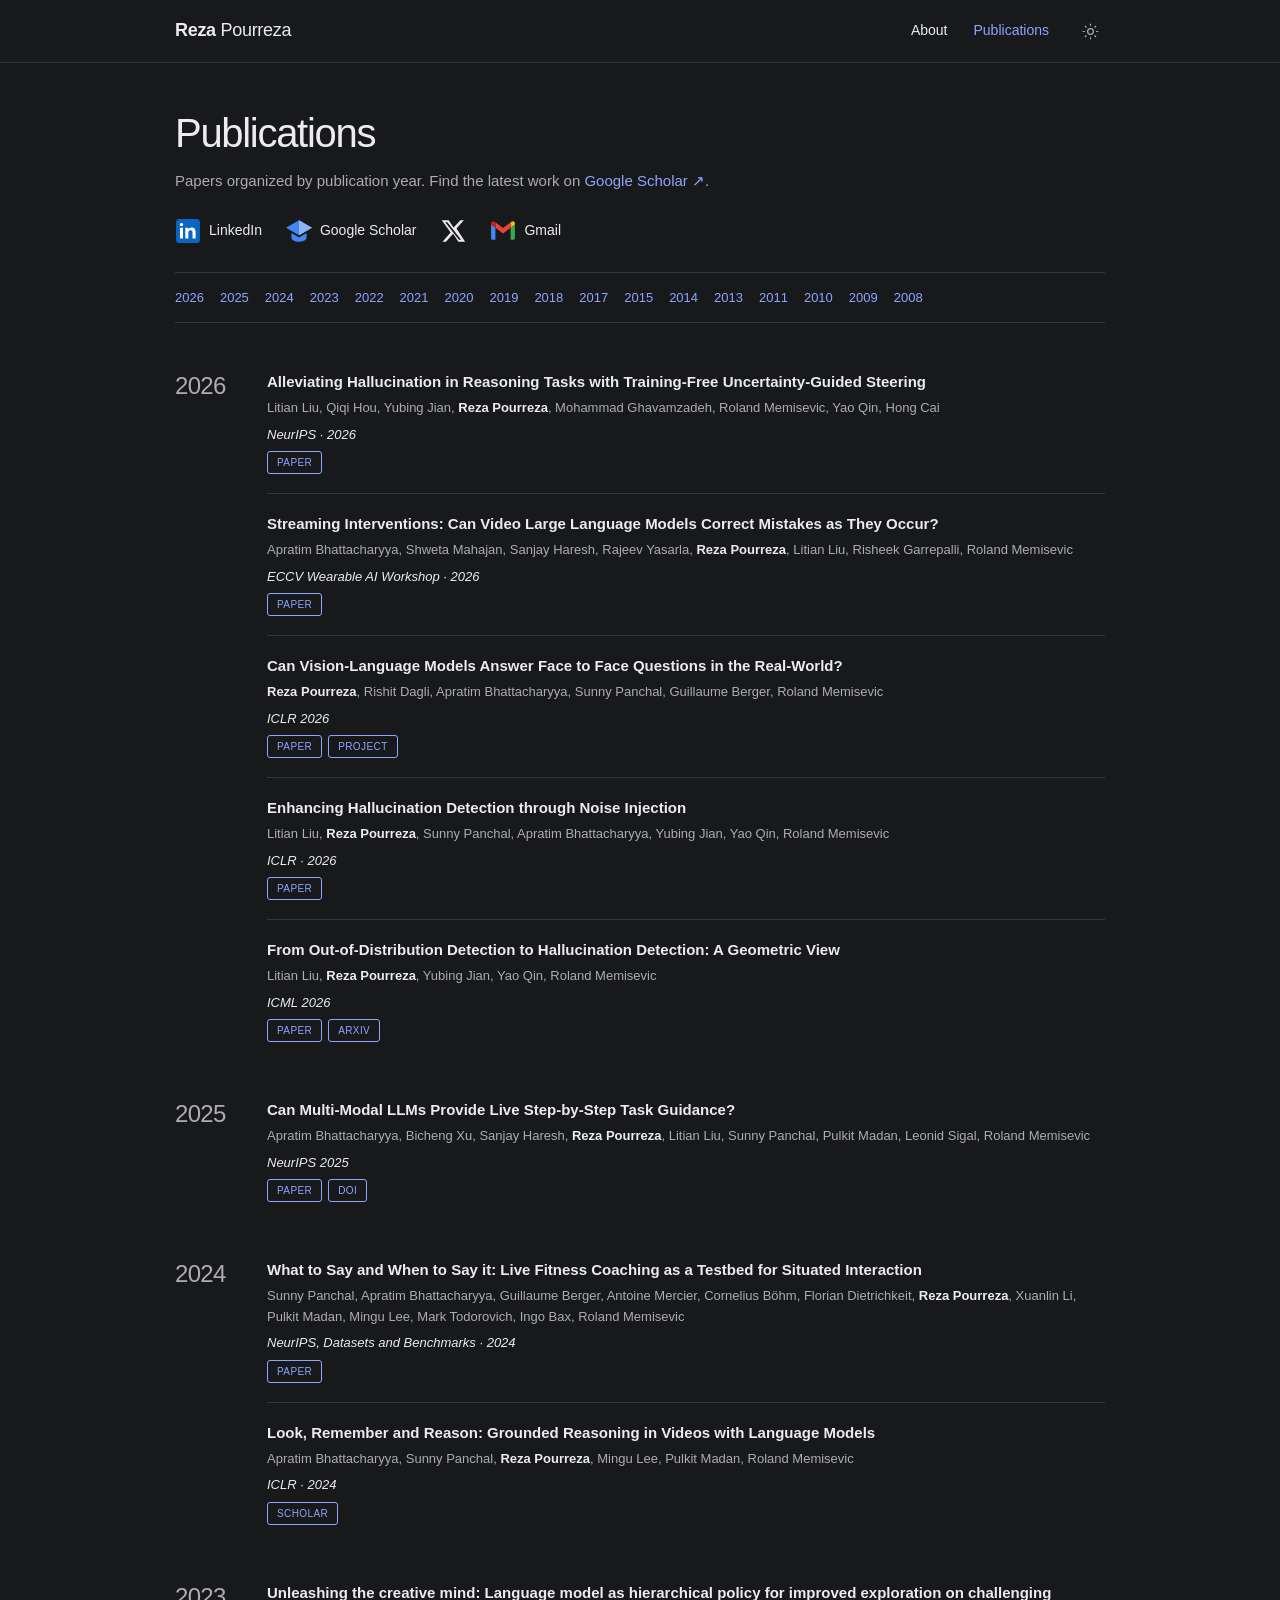
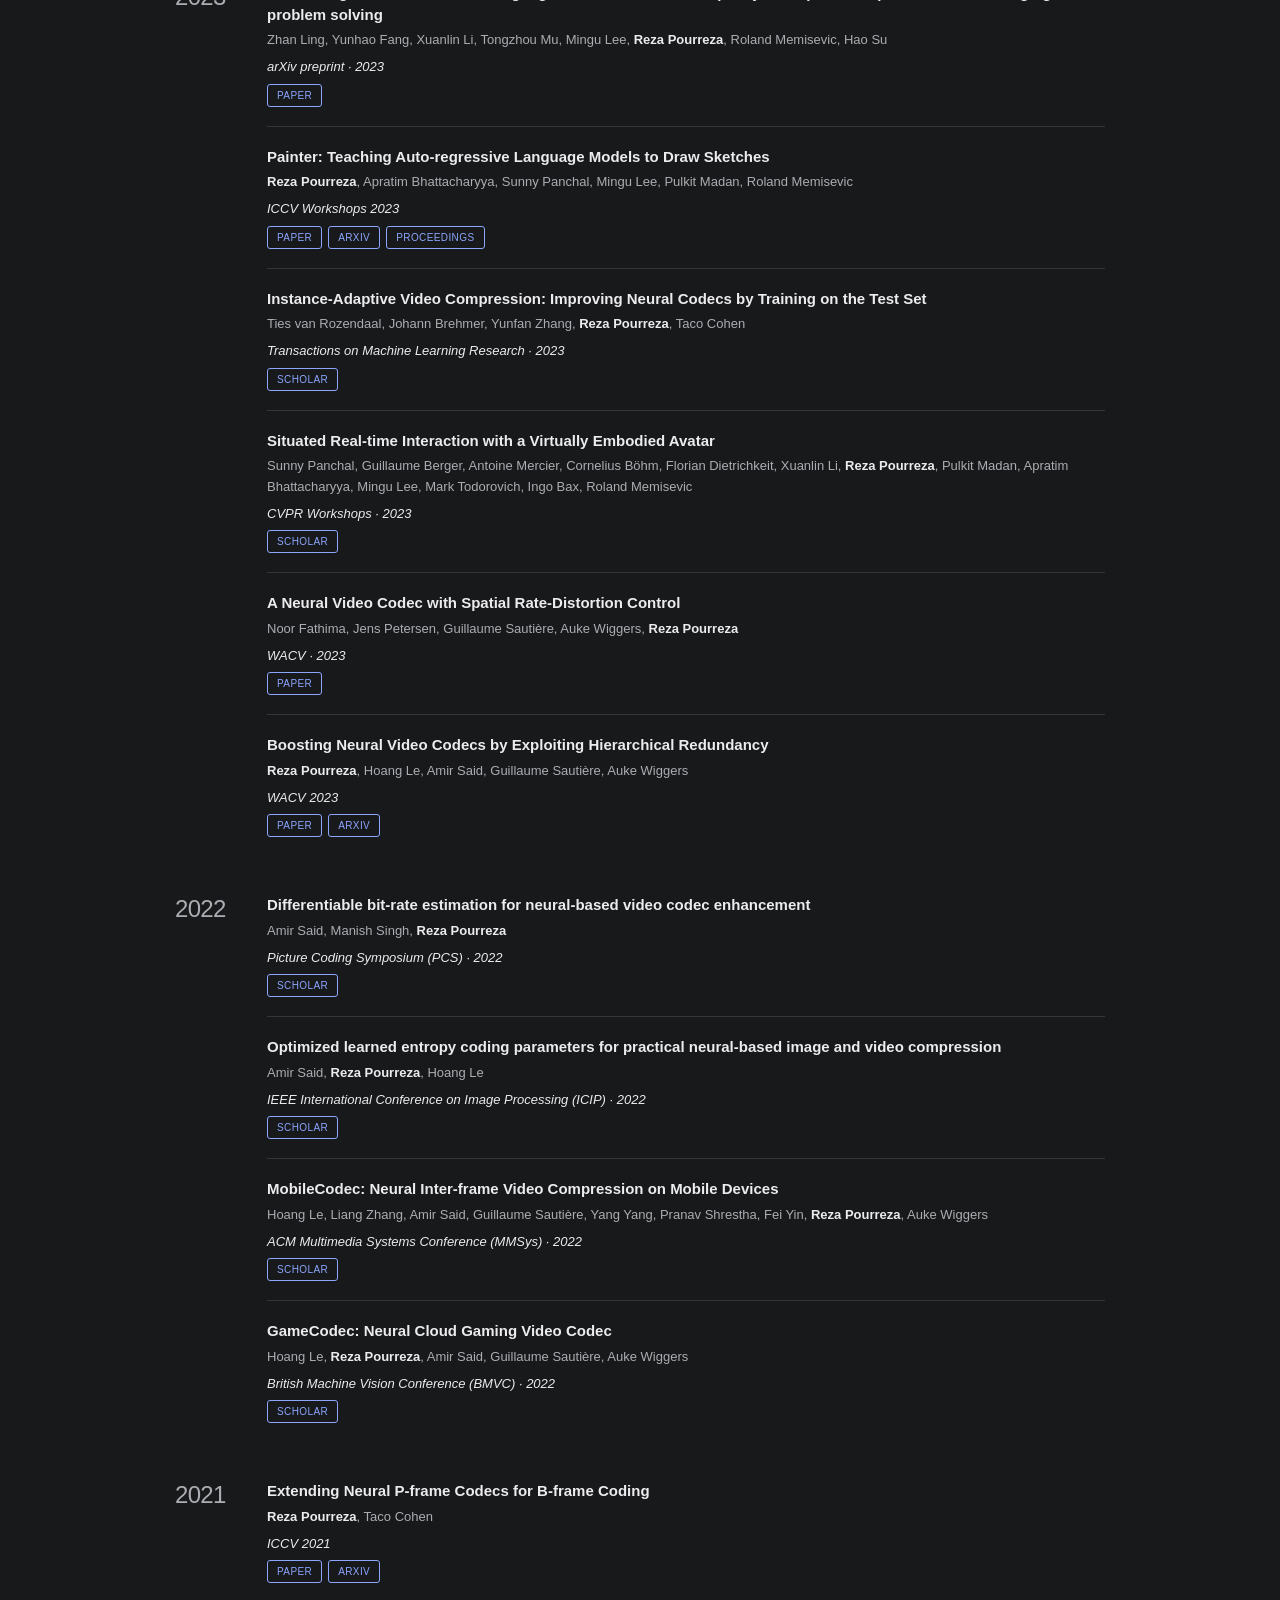
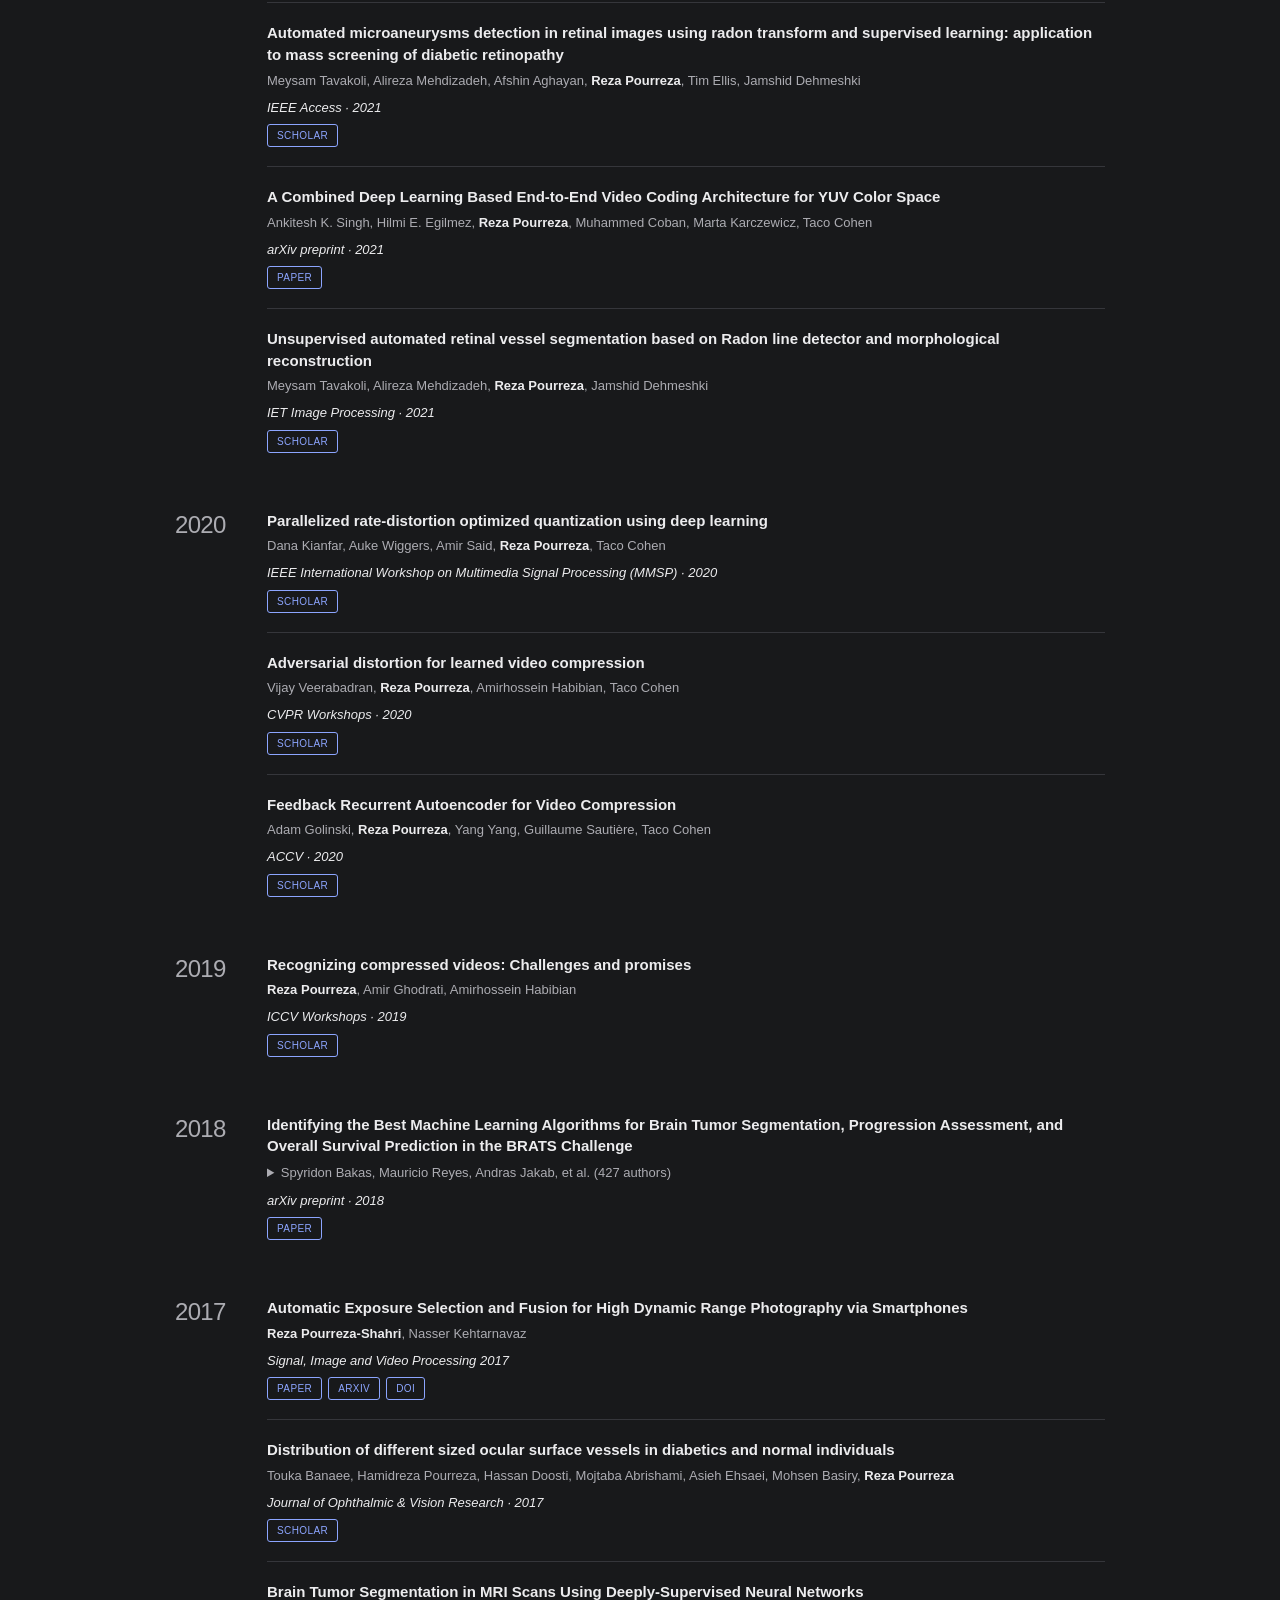
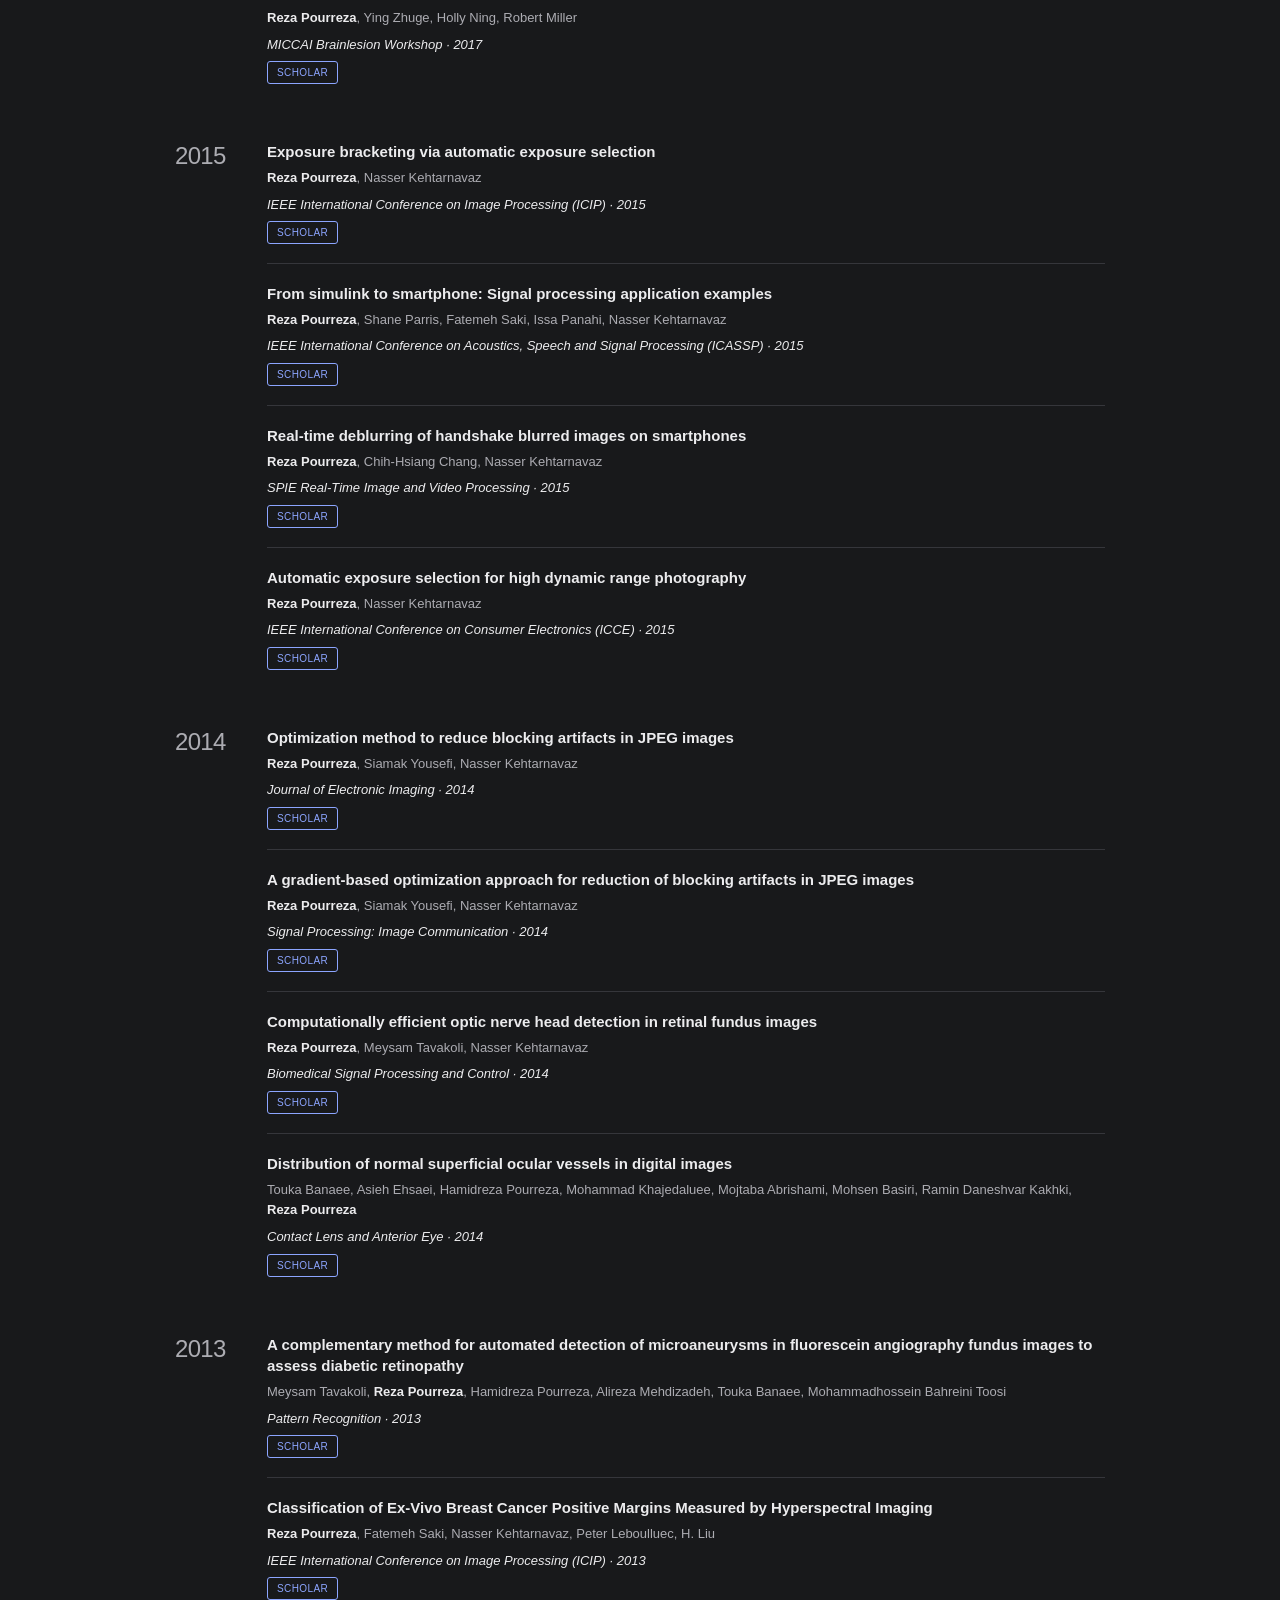
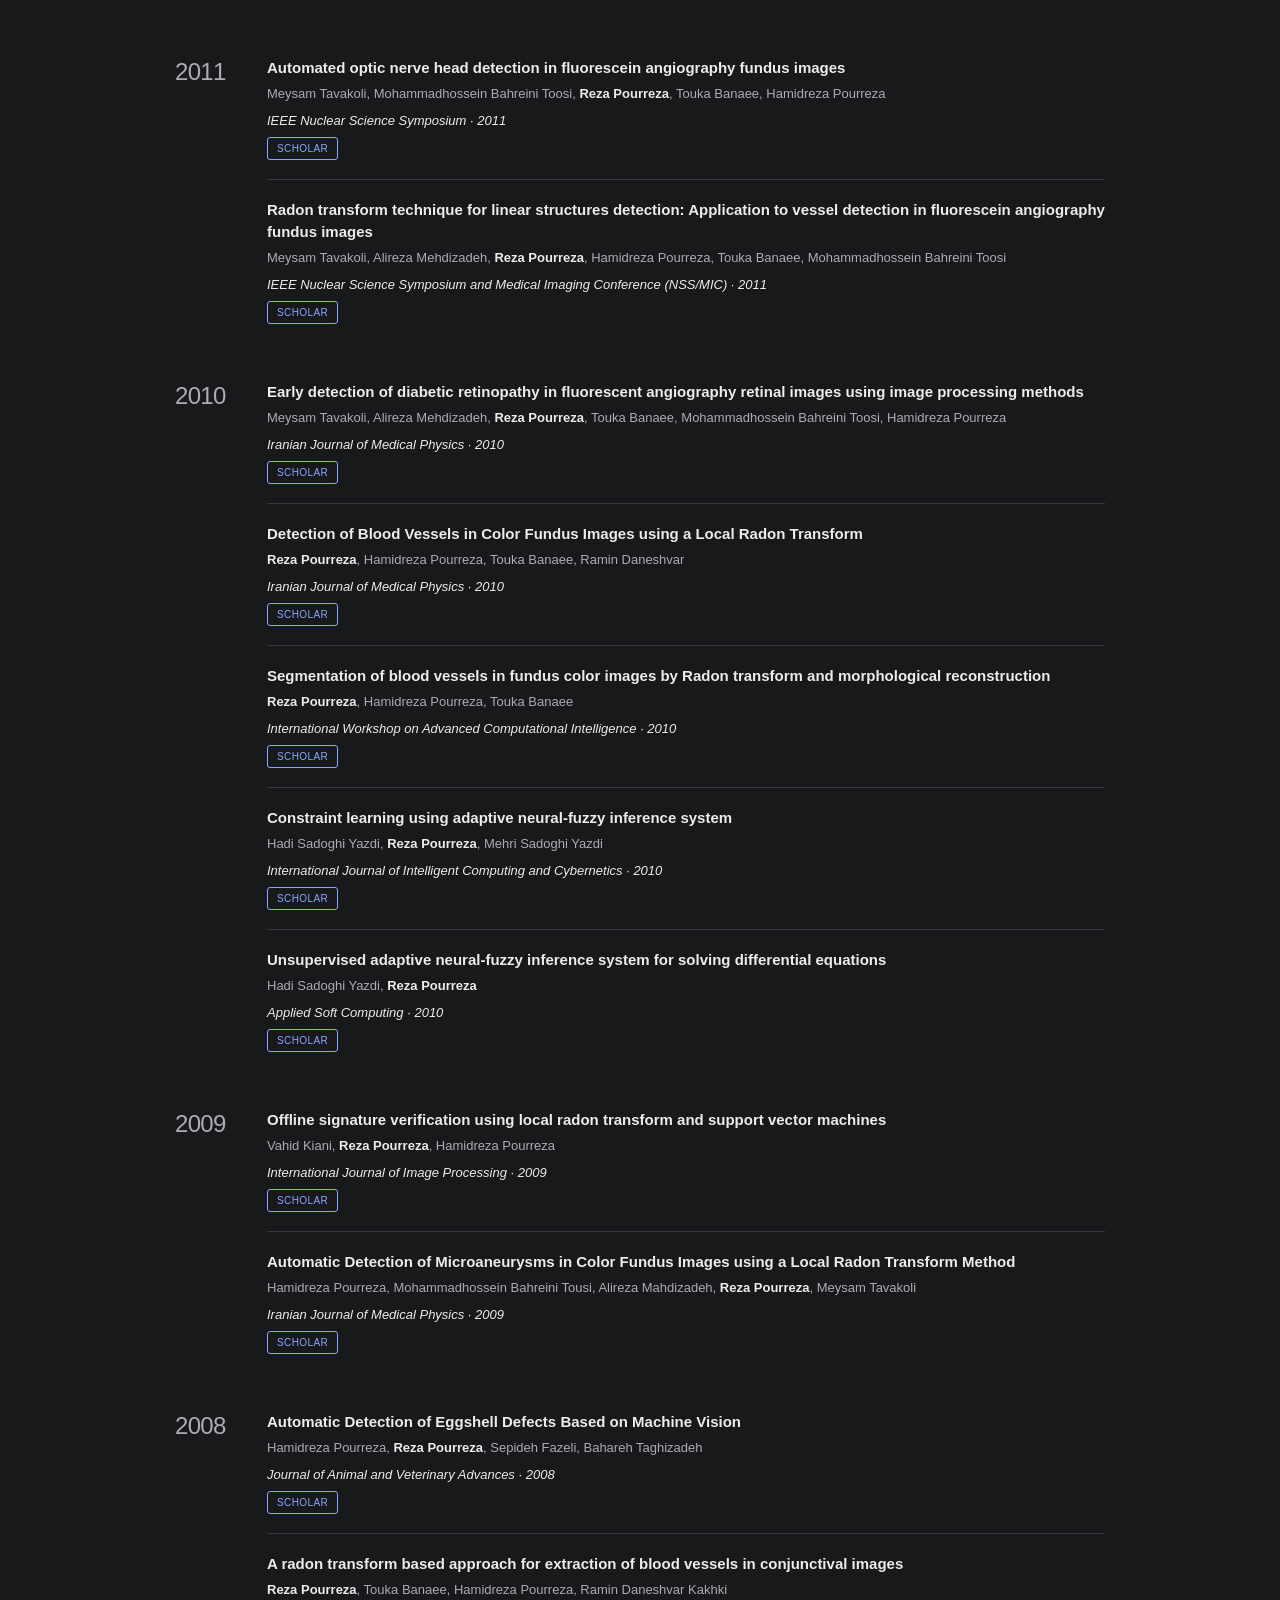
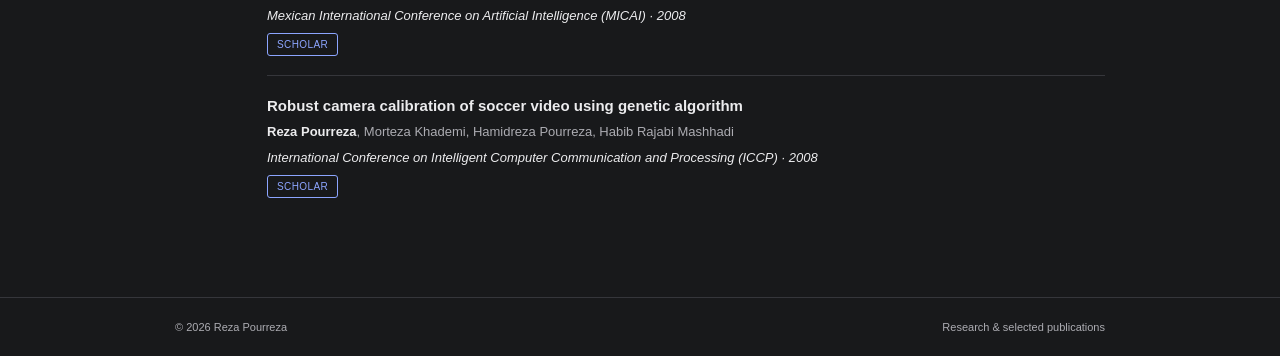
==== commit c2245bb8: "Revise biography, title, location, and U.S. work experience" ====
--- a/publications.html
+++ b/publications.html
@@ -1,2 +1,2 @@
 <!doctype html>
-<html lang="en"><head><meta charset="utf-8"><meta name="viewport" content="width=device-width, initial-scale=1"><meta name="description" content="Research publications by Reza Pourreza, organized by year, covering multimodal reasoning, reliable AI, neural compression, and imaging."><meta name="theme-color" content="#ffffff"><title>Publications | Reza Pourreza</title><link rel="icon" type="image/svg+xml" href="assets/favicon.svg"><link rel="stylesheet" href="assets/style.css"><script src="assets/site.js" defer></script></head><body><a class="skip-link" href="#main">Skip to content</a><header class="site-header"><div class="container header-inner"><a class="wordmark" href="index.html"><strong>Reza</strong> Pourreza</a><nav class="site-nav" aria-label="Main navigation"><a href="index.html">About</a><a href="publications.html" aria-current="page">Publications</a><button class="theme-toggle" type="button" aria-label="Switch to dark theme" hidden><svg class="moon" width="17" height="17" viewBox="0 0 24 24" fill="none" stroke="currentColor" stroke-width="1.7" aria-hidden="true"><path d="M20.8 13.1A9 9 0 0 1 10.9 3.2a9 9 0 1 0 9.9 9.9Z"/></svg><svg class="sun" width="17" height="17" viewBox="0 0 24 24" fill="none" stroke="currentColor" stroke-width="1.7" aria-hidden="true"><circle cx="12" cy="12" r="4"/><path d="M12 1v3m0 16v3M1 12h3m16 0h3M4.2 4.2l2.1 2.1m11.4 11.4 2.1 2.1M4.2 19.8l2.1-2.1M17.7 6.3l2.1-2.1"/></svg></button></nav></div></header><main class="container" id="main"><h1>Publications</h1><p class="page-intro">Papers organized by publication year. Find the latest work on <a href="https://scholar.google.com/citations?hl=en&amp;user=BqNYf-oAAAAJ&amp;view_op=list_works&amp;sortby=pubdate">Google Scholar ↗</a>.</p><nav class="social-links" aria-label="Professional profiles and email"><a href="https://www.linkedin.com/in/rpourreza/"><svg viewBox="0 0 24 24" aria-hidden="true"><path d="M5 3a2 2 0 1 1 0 4 2 2 0 0 1 0-4ZM3.3 9h3.4v12H3.3ZM9 9h3.3v1.6c.7-1.2 1.8-1.9 3.6-1.9 3.6 0 4.4 2.3 4.4 5.4V21H17v-6.2c0-1.5-.1-3.1-2.1-3.1s-2.5 1.5-2.5 3V21H9Z"/></svg><span>LinkedIn</span></a><a href="https://scholar.google.com/citations?hl=en&amp;user=BqNYf-oAAAAJ&amp;view_op=list_works&amp;sortby=pubdate" aria-label="Google Scholar, sorted by date"><svg viewBox="0 0 24 24" aria-hidden="true"><path d="m12 2-12 7 12 7 9-5.2V18h2V9L12 2ZM5 14v4c0 2 3.1 4 7 4s7-2 7-4v-4l-7 4-7-4Z"/></svg><span>Google Scholar</span></a><a href="https://x.com/reza_pourreza"><svg viewBox="0 0 24 24" aria-hidden="true"><path d="M18.9 2H22l-6.8 7.8L23.2 22H17l-4.9-7.5L5.5 22H2.3l7.5-8.6L1.6 2H8l4.5 6.8L18.9 2ZM17.5 20h2L6.8 4h-2L17.5 20Z"/></svg><span>X</span></a><a href="mailto:pourreza.reza@gmail.com"><svg viewBox="0 0 24 24" aria-hidden="true"><path d="M2 4h20v16H2V4Zm2 2v1l8 6 8-6V6l-8 6-8-6Zm0 3.5V18h16V9.5l-8 6-8-6Z"/></svg><span>Gmail</span></a></nav><nav class="year-index" aria-label="Jump to publication year"><a href="#year-2026">2026</a><a href="#year-2025">2025</a><a href="#year-2024">2024</a><a href="#year-2023">2023</a><a href="#year-2022">2022</a><a href="#year-2021">2021</a><a href="#year-2020">2020</a><a href="#year-2019">2019</a><a href="#year-2018">2018</a><a href="#year-2017">2017</a><a href="#year-2015">2015</a><a href="#year-2014">2014</a><a href="#year-2013">2013</a><a href="#year-2011">2011</a><a href="#year-2010">2010</a><a href="#year-2009">2009</a><a href="#year-2008">2008</a></nav><section class="publication-year" id="year-2026" aria-labelledby="heading-2026"><h2 id="heading-2026">2026</h2><ul class="paper-list"><li class="publication-item" id="alleviating-hallucination-in-reasoning-tasks-with-training-free-uncertainty-guided-steering"><h3 class="paper-title"><a href="https://arxiv.org/abs/2609.38962">Alleviating Hallucination in Reasoning Tasks with Training-Free Uncertainty-Guided Steering</a></h3><p class="authors">Litian Liu, Qiqi Hou, Yubing Jian, <strong>Reza Pourreza</strong>, Mohammad Ghavamzadeh, Roland Memisevic, Yao Qin, Hong Cai</p><p class="venue">NeurIPS · 2026</p><div class="paper-links"><a href="https://arxiv.org/abs/2609.38962">Paper</a></div></li><li class="publication-item" id="streaming-interventions-can-video-large-language-models-correct-mistakes-as-they-occur"><h3 class="paper-title"><a href="https://arxiv.org/abs/2606.09547">Streaming Interventions: Can Video Large Language Models Correct Mistakes as They Occur?</a></h3><p class="authors">Apratim Bhattacharyya, Shweta Mahajan, Sanjay Haresh, Rajeev Yasarla, <strong>Reza Pourreza</strong>, Litian Liu, Risheek Garrepalli, Roland Memisevic</p><p class="venue">ECCV Wearable AI Workshop · 2026</p><div class="paper-links"><a href="https://arxiv.org/abs/2606.09547">Paper</a></div></li><li class="publication-item" id="qivd"><h3 class="paper-title"><a href="https://proceedings.iclr.cc/paper_files/paper/2026/file/73bd5afe39a24881b1e5268efc899aaf-Paper-Conference.pdf">Can Vision-Language Models Answer Face to Face Questions in the Real-World?</a></h3><p class="authors"><strong>Reza Pourreza</strong>, Rishit Dagli, Apratim Bhattacharyya, Sunny Panchal, Guillaume Berger, Roland Memisevic</p><p class="venue">ICLR 2026</p><div class="paper-links"><a href="https://proceedings.iclr.cc/paper_files/paper/2026/file/73bd5afe39a24881b1e5268efc899aaf-Paper-Conference.pdf">Paper</a><a href="https://www.qualcomm.com/developer/software/qualcomm-interactive-video-dataset-qivd">Project</a></div></li><li class="publication-item" id="enhancing-hallucination-detection-through-noise-injection"><h3 class="paper-title"><a href="https://arxiv.org/abs/2502.03799">Enhancing Hallucination Detection through Noise Injection</a></h3><p class="authors">Litian Liu, <strong>Reza Pourreza</strong>, Sunny Panchal, Apratim Bhattacharyya, Yubing Jian, Yao Qin, Roland Memisevic</p><p class="venue">ICLR · 2026</p><div class="paper-links"><a href="https://arxiv.org/abs/2502.03799">Paper</a></div></li><li class="publication-item" id="geometric-hallucination"><h3 class="paper-title"><a href="https://arxiv.org/abs/2602.07253">From Out-of-Distribution Detection to Hallucination Detection: A Geometric View</a></h3><p class="authors">Litian Liu, <strong>Reza Pourreza</strong>, Yubing Jian, Yao Qin, Roland Memisevic</p><p class="venue">ICML 2026</p><div class="paper-links"><a href="https://arxiv.org/pdf/2602.07253">Paper</a><a href="https://arxiv.org/abs/2602.07253">arXiv</a></div></li></ul></section><section class="publication-year" id="year-2025" aria-labelledby="heading-2025"><h2 id="heading-2025">2025</h2><ul class="paper-list"><li class="publication-item" id="live-mamba"><h3 class="paper-title"><a href="https://proceedings.neurips.cc/paper_files/paper/2025/file/207be3da143f1043336627c5d25aae50-Paper-Conference.pdf">Can Multi-Modal LLMs Provide Live Step-by-Step Task Guidance?</a></h3><p class="authors">Apratim Bhattacharyya, Bicheng Xu, Sanjay Haresh, <strong>Reza Pourreza</strong>, Litian Liu, Sunny Panchal, Pulkit Madan, Leonid Sigal, Roland Memisevic</p><p class="venue">NeurIPS 2025</p><div class="paper-links"><a href="https://proceedings.neurips.cc/paper_files/paper/2025/file/207be3da143f1043336627c5d25aae50-Paper-Conference.pdf">Paper</a><a href="https://doi.org/10.52202/085713-0755">DOI</a></div></li></ul></section><section class="publication-year" id="year-2024" aria-labelledby="heading-2024"><h2 id="heading-2024">2024</h2><ul class="paper-list"><li class="publication-item" id="what-to-say-and-when-to-say-it-live-fitness-coaching-as-a-testbed-for-situated-interaction"><h3 class="paper-title"><a href="https://proceedings.neurips.cc/paper_files/paper/2024/hash/8aa695b5d6bf9e958d4e56b22c9b859d-Abstract-Datasets_and_Benchmarks_Track.html">What to Say and When to Say it: Live Fitness Coaching as a Testbed for Situated Interaction</a></h3><p class="authors">Sunny Panchal, Apratim Bhattacharyya, Guillaume Berger, Antoine Mercier, Cornelius Böhm, Florian Dietrichkeit, <strong>Reza Pourreza</strong>, Xuanlin Li, Pulkit Madan, Mingu Lee, Mark Todorovich, Ingo Bax, Roland Memisevic</p><p class="venue">NeurIPS, Datasets and Benchmarks · 2024</p><div class="paper-links"><a href="https://proceedings.neurips.cc/paper_files/paper/2024/hash/8aa695b5d6bf9e958d4e56b22c9b859d-Abstract-Datasets_and_Benchmarks_Track.html">Paper</a></div></li><li class="publication-item" id="look-remember-and-reason-grounded-reasoning-in-videos-with-language-models"><h3 class="paper-title"><a href="https://scholar.google.com/citations?view_op=view_citation&amp;hl=en&amp;user=BqNYf-oAAAAJ&amp;sortby=pubdate&amp;citation_for_view=BqNYf-oAAAAJ:g5m5HwL7SMYC">Look, Remember and Reason: Grounded Reasoning in Videos with Language Models</a></h3><p class="authors">Apratim Bhattacharyya, Sunny Panchal, <strong>Reza Pourreza</strong>, Mingu Lee, Pulkit Madan, Roland Memisevic</p><p class="venue">ICLR · 2024</p><div class="paper-links"><a href="https://scholar.google.com/citations?view_op=view_citation&amp;hl=en&amp;user=BqNYf-oAAAAJ&amp;sortby=pubdate&amp;citation_for_view=BqNYf-oAAAAJ:g5m5HwL7SMYC">Scholar</a></div></li></ul></section><section class="publication-year" id="year-2023" aria-labelledby="heading-2023"><h2 id="heading-2023">2023</h2><ul class="paper-list"><li class="publication-item" id="unleashing-the-creative-mind-language-model-as-hierarchical-policy-for-improved-exploration-on-challenging-problem-solving"><h3 class="paper-title"><a href="https://arxiv.org/abs/2311.00694">Unleashing the creative mind: Language model as hierarchical policy for improved exploration on challenging problem solving</a></h3><p class="authors">Zhan Ling, Yunhao Fang, Xuanlin Li, Tongzhou Mu, Mingu Lee, <strong>Reza Pourreza</strong>, Roland Memisevic, Hao Su</p><p class="venue">arXiv preprint · 2023</p><div class="paper-links"><a href="https://arxiv.org/abs/2311.00694">Paper</a></div></li><li class="publication-item" id="painter"><h3 class="paper-title"><a href="https://openaccess.thecvf.com/content/ICCV2023W/MMFM/html/Pourreza_Painter_Teaching_Auto-Regressive_Language_Models_to_Draw_Sketches_ICCVW_2023_paper.html">Painter: Teaching Auto-regressive Language Models to Draw Sketches</a></h3><p class="authors"><strong>Reza Pourreza</strong>, Apratim Bhattacharyya, Sunny Panchal, Mingu Lee, Pulkit Madan, Roland Memisevic</p><p class="venue">ICCV Workshops 2023</p><div class="paper-links"><a href="https://arxiv.org/pdf/2308.08520">Paper</a><a href="https://arxiv.org/abs/2308.08520">arXiv</a><a href="https://openaccess.thecvf.com/content/ICCV2023W/MMFM/html/Pourreza_Painter_Teaching_Auto-Regressive_Language_Models_to_Draw_Sketches_ICCVW_2023_paper.html">Proceedings</a></div></li><li class="publication-item" id="instance-adaptive-video-compression-improving-neural-codecs-by-training-on-the-test-set"><h3 class="paper-title"><a href="https://scholar.google.com/citations?view_op=view_citation&amp;hl=en&amp;user=BqNYf-oAAAAJ&amp;sortby=pubdate&amp;citation_for_view=BqNYf-oAAAAJ:k_IJM867U9cC">Instance-Adaptive Video Compression: Improving Neural Codecs by Training on the Test Set</a></h3><p class="authors">Ties van Rozendaal, Johann Brehmer, Yunfan Zhang, <strong>Reza Pourreza</strong>, Taco Cohen</p><p class="venue">Transactions on Machine Learning Research · 2023</p><div class="paper-links"><a href="https://scholar.google.com/citations?view_op=view_citation&amp;hl=en&amp;user=BqNYf-oAAAAJ&amp;sortby=pubdate&amp;citation_for_view=BqNYf-oAAAAJ:k_IJM867U9cC">Scholar</a></div></li><li class="publication-item" id="situated-real-time-interaction-with-a-virtually-embodied-avatar"><h3 class="paper-title"><a href="https://scholar.google.com/citations?view_op=view_citation&amp;hl=en&amp;user=BqNYf-oAAAAJ&amp;cstart=20&amp;pagesize=80&amp;sortby=pubdate&amp;citation_for_view=BqNYf-oAAAAJ:lSLTfruPkqcC">Situated Real-time Interaction with a Virtually Embodied Avatar</a></h3><p class="authors">Sunny Panchal, Guillaume Berger, Antoine Mercier, Cornelius Böhm, Florian Dietrichkeit, Xuanlin Li, <strong>Reza Pourreza</strong>, Pulkit Madan, Apratim Bhattacharyya, Mingu Lee, Mark Todorovich, Ingo Bax, Roland Memisevic</p><p class="venue">CVPR Workshops · 2023</p><div class="paper-links"><a href="https://scholar.google.com/citations?view_op=view_citation&amp;hl=en&amp;user=BqNYf-oAAAAJ&amp;cstart=20&amp;pagesize=80&amp;sortby=pubdate&amp;citation_for_view=BqNYf-oAAAAJ:lSLTfruPkqcC">Scholar</a></div></li><li class="publication-item" id="a-neural-video-codec-with-spatial-rate-distortion-control"><h3 class="paper-title"><a href="https://openaccess.thecvf.com/content/WACV2023/html/Fathima_A_Neural_Video_Codec_With_Spatial_Rate-Distortion_Control_WACV_2023_paper.html">A Neural Video Codec with Spatial Rate-Distortion Control</a></h3><p class="authors">Noor Fathima, Jens Petersen, Guillaume Sautière, Auke Wiggers, <strong>Reza Pourreza</strong></p><p class="venue">WACV · 2023</p><div class="paper-links"><a href="https://openaccess.thecvf.com/content/WACV2023/html/Fathima_A_Neural_Video_Codec_With_Spatial_Rate-Distortion_Control_WACV_2023_paper.html">Paper</a></div></li><li class="publication-item" id="hierarchical-redundancy"><h3 class="paper-title"><a href="https://arxiv.org/abs/2208.04303">Boosting Neural Video Codecs by Exploiting Hierarchical Redundancy</a></h3><p class="authors"><strong>Reza Pourreza</strong>, Hoang Le, Amir Said, Guillaume Sautière, Auke Wiggers</p><p class="venue">WACV 2023</p><div class="paper-links"><a href="https://arxiv.org/pdf/2208.04303">Paper</a><a href="https://arxiv.org/abs/2208.04303">arXiv</a></div></li></ul></section><section class="publication-year" id="year-2022" aria-labelledby="heading-2022"><h2 id="heading-2022">2022</h2><ul class="paper-list"><li class="publication-item" id="differentiable-bit-rate-estimation-for-neural-based-video-codec-enhancement"><h3 class="paper-title"><a href="https://scholar.google.com/citations?view_op=view_citation&amp;hl=en&amp;user=BqNYf-oAAAAJ&amp;cstart=20&amp;pagesize=80&amp;sortby=pubdate&amp;citation_for_view=BqNYf-oAAAAJ:NaGl4SEjCO4C">Differentiable bit-rate estimation for neural-based video codec enhancement</a></h3><p class="authors">Amir Said, Manish Singh, <strong>Reza Pourreza</strong></p><p class="venue">Picture Coding Symposium (PCS) · 2022</p><div class="paper-links"><a href="https://scholar.google.com/citations?view_op=view_citation&amp;hl=en&amp;user=BqNYf-oAAAAJ&amp;cstart=20&amp;pagesize=80&amp;sortby=pubdate&amp;citation_for_view=BqNYf-oAAAAJ:NaGl4SEjCO4C">Scholar</a></div></li><li class="publication-item" id="optimized-learned-entropy-coding-parameters-for-practical-neural-based-image-and-video-compression"><h3 class="paper-title"><a href="https://scholar.google.com/citations?view_op=view_citation&amp;hl=en&amp;user=BqNYf-oAAAAJ&amp;cstart=20&amp;pagesize=80&amp;sortby=pubdate&amp;citation_for_view=BqNYf-oAAAAJ:GnPB-g6toBAC">Optimized learned entropy coding parameters for practical neural-based image and video compression</a></h3><p class="authors">Amir Said, <strong>Reza Pourreza</strong>, Hoang Le</p><p class="venue">IEEE International Conference on Image Processing (ICIP) · 2022</p><div class="paper-links"><a href="https://scholar.google.com/citations?view_op=view_citation&amp;hl=en&amp;user=BqNYf-oAAAAJ&amp;cstart=20&amp;pagesize=80&amp;sortby=pubdate&amp;citation_for_view=BqNYf-oAAAAJ:GnPB-g6toBAC">Scholar</a></div></li><li class="publication-item" id="mobilecodec-neural-inter-frame-video-compression-on-mobile-devices"><h3 class="paper-title"><a href="https://scholar.google.com/citations?view_op=view_citation&amp;hl=en&amp;user=BqNYf-oAAAAJ&amp;cstart=20&amp;pagesize=80&amp;sortby=pubdate&amp;citation_for_view=BqNYf-oAAAAJ:JV2RwH3_ST0C">MobileCodec: Neural Inter-frame Video Compression on Mobile Devices</a></h3><p class="authors">Hoang Le, Liang Zhang, Amir Said, Guillaume Sautière, Yang Yang, Pranav Shrestha, Fei Yin, <strong>Reza Pourreza</strong>, Auke Wiggers</p><p class="venue">ACM Multimedia Systems Conference (MMSys) · 2022</p><div class="paper-links"><a href="https://scholar.google.com/citations?view_op=view_citation&amp;hl=en&amp;user=BqNYf-oAAAAJ&amp;cstart=20&amp;pagesize=80&amp;sortby=pubdate&amp;citation_for_view=BqNYf-oAAAAJ:JV2RwH3_ST0C">Scholar</a></div></li><li class="publication-item" id="gamecodec-neural-cloud-gaming-video-codec"><h3 class="paper-title"><a href="https://scholar.google.com/citations?view_op=view_citation&amp;hl=en&amp;user=BqNYf-oAAAAJ&amp;cstart=20&amp;pagesize=80&amp;sortby=pubdate&amp;citation_for_view=BqNYf-oAAAAJ:O3NaXMp0MMsC">GameCodec: Neural Cloud Gaming Video Codec</a></h3><p class="authors">Hoang Le, <strong>Reza Pourreza</strong>, Amir Said, Guillaume Sautière, Auke Wiggers</p><p class="venue">British Machine Vision Conference (BMVC) · 2022</p><div class="paper-links"><a href="https://scholar.google.com/citations?view_op=view_citation&amp;hl=en&amp;user=BqNYf-oAAAAJ&amp;cstart=20&amp;pagesize=80&amp;sortby=pubdate&amp;citation_for_view=BqNYf-oAAAAJ:O3NaXMp0MMsC">Scholar</a></div></li></ul></section><section class="publication-year" id="year-2021" aria-labelledby="heading-2021"><h2 id="heading-2021">2021</h2><ul class="paper-list"><li class="publication-item" id="b-frame-codec"><h3 class="paper-title"><a href="https://arxiv.org/abs/2104.00531">Extending Neural P-frame Codecs for B-frame Coding</a></h3><p class="authors"><strong>Reza Pourreza</strong>, Taco Cohen</p><p class="venue">ICCV 2021</p><div class="paper-links"><a href="https://arxiv.org/pdf/2104.00531">Paper</a><a href="https://arxiv.org/abs/2104.00531">arXiv</a></div></li><li class="publication-item" id="automated-microaneurysms-detection-in-retinal-images-using-radon-transform-and-supervised-learning-application-to-mass-screening-of-diabetic-retinopathy"><h3 class="paper-title"><a href="https://scholar.google.com/citations?view_op=view_citation&amp;hl=en&amp;user=BqNYf-oAAAAJ&amp;cstart=20&amp;pagesize=80&amp;sortby=pubdate&amp;citation_for_view=BqNYf-oAAAAJ:maZDTaKrznsC">Automated microaneurysms detection in retinal images using radon transform and supervised learning: application to mass screening of diabetic retinopathy</a></h3><p class="authors">Meysam Tavakoli, Alireza Mehdizadeh, Afshin Aghayan, <strong>Reza Pourreza</strong>, Tim Ellis, Jamshid Dehmeshki</p><p class="venue">IEEE Access · 2021</p><div class="paper-links"><a href="https://scholar.google.com/citations?view_op=view_citation&amp;hl=en&amp;user=BqNYf-oAAAAJ&amp;cstart=20&amp;pagesize=80&amp;sortby=pubdate&amp;citation_for_view=BqNYf-oAAAAJ:maZDTaKrznsC">Scholar</a></div></li><li class="publication-item" id="a-combined-deep-learning-based-end-to-end-video-coding-architecture-for-yuv-color-space"><h3 class="paper-title"><a href="https://arxiv.org/abs/2104.00807">A Combined Deep Learning Based End-to-End Video Coding Architecture for YUV Color Space</a></h3><p class="authors">Ankitesh K. Singh, Hilmi E. Egilmez, <strong>Reza Pourreza</strong>, Muhammed Coban, Marta Karczewicz, Taco Cohen</p><p class="venue">arXiv preprint · 2021</p><div class="paper-links"><a href="https://arxiv.org/abs/2104.00807">Paper</a></div></li><li class="publication-item" id="unsupervised-automated-retinal-vessel-segmentation-based-on-radon-line-detector-and-morphological-reconstruction"><h3 class="paper-title"><a href="https://scholar.google.com/citations?view_op=view_citation&amp;hl=en&amp;user=BqNYf-oAAAAJ&amp;cstart=20&amp;pagesize=80&amp;sortby=pubdate&amp;citation_for_view=BqNYf-oAAAAJ:r0BpntZqJG4C">Unsupervised automated retinal vessel segmentation based on Radon line detector and morphological reconstruction</a></h3><p class="authors">Meysam Tavakoli, Alireza Mehdizadeh, <strong>Reza Pourreza</strong>, Jamshid Dehmeshki</p><p class="venue">IET Image Processing · 2021</p><div class="paper-links"><a href="https://scholar.google.com/citations?view_op=view_citation&amp;hl=en&amp;user=BqNYf-oAAAAJ&amp;cstart=20&amp;pagesize=80&amp;sortby=pubdate&amp;citation_for_view=BqNYf-oAAAAJ:r0BpntZqJG4C">Scholar</a></div></li></ul></section><section class="publication-year" id="year-2020" aria-labelledby="heading-2020"><h2 id="heading-2020">2020</h2><ul class="paper-list"><li class="publication-item" id="parallelized-rate-distortion-optimized-quantization-using-deep-learning"><h3 class="paper-title"><a href="https://scholar.google.com/citations?view_op=view_citation&amp;hl=en&amp;user=BqNYf-oAAAAJ&amp;cstart=20&amp;pagesize=80&amp;sortby=pubdate&amp;citation_for_view=BqNYf-oAAAAJ:j3f4tGmQtD8C">Parallelized rate-distortion optimized quantization using deep learning</a></h3><p class="authors">Dana Kianfar, Auke Wiggers, Amir Said, <strong>Reza Pourreza</strong>, Taco Cohen</p><p class="venue">IEEE International Workshop on Multimedia Signal Processing (MMSP) · 2020</p><div class="paper-links"><a href="https://scholar.google.com/citations?view_op=view_citation&amp;hl=en&amp;user=BqNYf-oAAAAJ&amp;cstart=20&amp;pagesize=80&amp;sortby=pubdate&amp;citation_for_view=BqNYf-oAAAAJ:j3f4tGmQtD8C">Scholar</a></div></li><li class="publication-item" id="adversarial-distortion-for-learned-video-compression"><h3 class="paper-title"><a href="https://scholar.google.com/citations?view_op=view_citation&amp;hl=en&amp;user=BqNYf-oAAAAJ&amp;cstart=20&amp;pagesize=80&amp;sortby=pubdate&amp;citation_for_view=BqNYf-oAAAAJ:e5wmG9Sq2KIC">Adversarial distortion for learned video compression</a></h3><p class="authors">Vijay Veerabadran, <strong>Reza Pourreza</strong>, Amirhossein Habibian, Taco Cohen</p><p class="venue">CVPR Workshops · 2020</p><div class="paper-links"><a href="https://scholar.google.com/citations?view_op=view_citation&amp;hl=en&amp;user=BqNYf-oAAAAJ&amp;cstart=20&amp;pagesize=80&amp;sortby=pubdate&amp;citation_for_view=BqNYf-oAAAAJ:e5wmG9Sq2KIC">Scholar</a></div></li><li class="publication-item" id="feedback-recurrent-autoencoder-for-video-compression"><h3 class="paper-title"><a href="https://scholar.google.com/citations?view_op=view_citation&amp;hl=en&amp;user=BqNYf-oAAAAJ&amp;cstart=20&amp;pagesize=80&amp;sortby=pubdate&amp;citation_for_view=BqNYf-oAAAAJ:TQgYirikUcIC">Feedback Recurrent Autoencoder for Video Compression</a></h3><p class="authors">Adam Golinski, <strong>Reza Pourreza</strong>, Yang Yang, Guillaume Sautière, Taco Cohen</p><p class="venue">ACCV · 2020</p><div class="paper-links"><a href="https://scholar.google.com/citations?view_op=view_citation&amp;hl=en&amp;user=BqNYf-oAAAAJ&amp;cstart=20&amp;pagesize=80&amp;sortby=pubdate&amp;citation_for_view=BqNYf-oAAAAJ:TQgYirikUcIC">Scholar</a></div></li></ul></section><section class="publication-year" id="year-2019" aria-labelledby="heading-2019"><h2 id="heading-2019">2019</h2><ul class="paper-list"><li class="publication-item" id="recognizing-compressed-videos-challenges-and-promises"><h3 class="paper-title"><a href="https://scholar.google.com/citations?view_op=view_citation&amp;hl=en&amp;user=BqNYf-oAAAAJ&amp;cstart=20&amp;pagesize=80&amp;sortby=pubdate&amp;citation_for_view=BqNYf-oAAAAJ:-f6ydRqryjwC">Recognizing compressed videos: Challenges and promises</a></h3><p class="authors"><strong>Reza Pourreza</strong>, Amir Ghodrati, Amirhossein Habibian</p><p class="venue">ICCV Workshops · 2019</p><div class="paper-links"><a href="https://scholar.google.com/citations?view_op=view_citation&amp;hl=en&amp;user=BqNYf-oAAAAJ&amp;cstart=20&amp;pagesize=80&amp;sortby=pubdate&amp;citation_for_view=BqNYf-oAAAAJ:-f6ydRqryjwC">Scholar</a></div></li></ul></section><section class="publication-year" id="year-2018" aria-labelledby="heading-2018"><h2 id="heading-2018">2018</h2><ul class="paper-list"><li class="publication-item" id="identifying-the-best-machine-learning-algorithms-for-brain-tumor-segmentation-progression-assessment-and-overall-survival-prediction-in-the-brats-challenge"><h3 class="paper-title"><a href="https://arxiv.org/abs/1811.02629">Identifying the Best Machine Learning Algorithms for Brain Tumor Segmentation, Progression Assessment, and Overall Survival Prediction in the BRATS Challenge</a></h3><details class="consortium-authors"><summary>Spyridon Bakas, Mauricio Reyes, Andras Jakab, et al. <span>(427 authors)</span></summary><p>Spyridon Bakas, Mauricio Reyes, Andras Jakab, Stefan Bauer, Markus Rempfler, Alessandro Crimi, Russell Takeshi Shinohara, Christoph Berger, Sung Min Ha, Martin Rozycki, Marcel Prastawa, Esther Alberts, Jana Lipkova, John Freymann, Justin Kirby, Michel Bilello, Hassan Fathallah-Shaykh, Roland Wiest, Jan Kirschke, Benedikt Wiestler, Rivka Colen, Aikaterini Kotrotsou, Pamela Lamontagne, Daniel Marcus, Mikhail Milchenko, Arash Nazeri, Marc-Andre Weber, Abhishek Mahajan, Ujjwal Baid, Elizabeth Gerstner, Dongjin Kwon, Gagan Acharya, Manu Agarwal, Mahbubul Alam, Alberto Albiol, Antonio Albiol, Francisco J. Albiol, Varghese Alex, Nigel Allinson, Pedro H. A. Amorim, Abhijit Amrutkar, Ganesh Anand, Simon Andermatt, Tal Arbel, Pablo Arbelaez, Aaron Avery, Muneeza Azmat, Pranjal B., W Bai, Subhashis Banerjee, Bill Barth, Thomas Batchelder, Kayhan Batmanghelich, Enzo Battistella, Andrew Beers, Mikhail Belyaev, Martin Bendszus, Eze Benson, Jose Bernal, Halandur Nagaraja Bharath, George Biros, Sotirios Bisdas, James Brown, Mariano Cabezas, Shilei Cao, Jorge M. Cardoso, Eric N Carver, Adrià Casamitjana, Laura Silvana Castillo, Marcel Catà, Philippe Cattin, Albert Cerigues, Vinicius S. Chagas, Siddhartha Chandra, Yi-Ju Chang, Shiyu Chang, Ken Chang, Joseph Chazalon, Shengcong Chen, Wei Chen, Jefferson W Chen, Zhaolin Chen, Kun Cheng, Ahana Roy Choudhury, Roger Chylla, Albert Clérigues, Steven Colleman, Ramiro German Rodriguez Colmeiro, Marc Combalia, Anthony Costa, Xiaomeng Cui, Zhenzhen Dai, Lutao Dai, Laura Alexandra Daza, Eric Deutsch, Changxing Ding, Chao Dong, Shidu Dong, Wojciech Dudzik, Zach Eaton-Rosen, Gary Egan, Guilherme Escudero, Théo Estienne, Richard Everson, Jonathan Fabrizio, Yong Fan, Longwei Fang, Xue Feng, Enzo Ferrante, Lucas Fidon, Martin Fischer, Andrew P. French, Naomi Fridman, Huan Fu, David Fuentes, Yaozong Gao, Evan Gates, David Gering, Amir Gholami, Willi Gierke, Ben Glocker, Mingming Gong, Sandra González-Villá, T. Grosges, Yuanfang Guan, Sheng Guo, Sudeep Gupta, Woo-Sup Han, Il Song Han, Konstantin Harmuth, Huiguang He, Aura Hernández-Sabaté, Evelyn Herrmann, Naveen Himthani, Winston Hsu, Cheyu Hsu, Xiaojun Hu, Xiaobin Hu, Yan Hu, Yifan Hu, Rui Hua, Teng-Yi Huang, Weilin Huang, Sabine Van Huffel, Quan Huo, Vivek HV, Khan M. Iftekharuddin, Fabian Isensee, Mobarakol Islam, Aaron S. Jackson, Sachin R. Jambawalikar, Andrew Jesson, Weijian Jian, Peter Jin, V Jeya Maria Jose, Alain Jungo, B Kainz, Konstantinos Kamnitsas, Po-Yu Kao, Ayush Karnawat, Thomas Kellermeier, Adel Kermi, Kurt Keutzer, Mohamed Tarek Khadir, Mahendra Khened, Philipp Kickingereder, Geena Kim, Nik King, Haley Knapp, Urspeter Knecht, Lisa Kohli, Deren Kong, Xiangmao Kong, Simon Koppers, Avinash Kori, Ganapathy Krishnamurthi, Egor Krivov, Piyush Kumar, Kaisar Kushibar, Dmitrii Lachinov, Tryphon Lambrou, Joon Lee, Chengen Lee, Yuehchou Lee, M Lee, Szidonia Lefkovits, Laszlo Lefkovits, James Levitt, Tengfei Li, Hongwei Li, Wenqi Li, Hongyang Li, Xiaochuan Li, Yuexiang Li, Heng Li, Zhenye Li, Xiaoyu Li, Zeju Li, XiaoGang Li, Wenqi Li, Zheng-Shen Lin, Fengming Lin, Pietro Lio, Chang Liu, Boqiang Liu, Xiang Liu, Mingyuan Liu, Ju Liu, Luyan Liu, Xavier Llado, Marc Moreno Lopez, Pablo Ribalta Lorenzo, Zhentai Lu, Lin Luo, Zhigang Luo, Jun Ma, Kai Ma, Thomas Mackie, Anant Madabushi, Issam Mahmoudi, Klaus H. Maier-Hein, Pradipta Maji, CP Mammen, Andreas Mang, B. S. Manjunath, Michal Marcinkiewicz, S McDonagh, Stephen McKenna, Richard McKinley, Miriam Mehl, Sachin Mehta, Raghav Mehta, Raphael Meier, Christoph Meinel, Dorit Merhof, Craig Meyer, Robert Miller, Sushmita Mitra, Aliasgar Moiyadi, David Molina-Garcia, Miguel A.B. Monteiro, Grzegorz Mrukwa, Andriy Myronenko, Jakub Nalepa, Thuyen Ngo, Dong Nie, Holly Ning, Chen Niu, Nicholas K Nuechterlein, Eric Oermann, Arlindo Oliveira, Diego D. C. Oliveira, Arnau Oliver, Alexander F. I. Osman, Yu-Nian Ou, Sebastien Ourselin, Nikos Paragios, Moo Sung Park, Brad Paschke, J. Gregory Pauloski, Kamlesh Pawar, Nick Pawlowski, Linmin Pei, Suting Peng, Silvio M. Pereira, Julian Perez-Beteta, Victor M. Perez-Garcia, Simon Pezold, Bao Pham, Ashish Phophalia, Gemma Piella, G.N. Pillai, Marie Piraud, Maxim Pisov, Anmol Popli, Michael P. Pound, <strong>Reza Pourreza</strong>, Prateek Prasanna, Vesna Prkovska, Tony P. Pridmore, Santi Puch, Élodie Puybareau, Buyue Qian, Xu Qiao, Martin Rajchl, Swapnil Rane, Michael Rebsamen, Hongliang Ren, Xuhua Ren, Karthik Revanuru, Mina Rezaei, Oliver Rippel, Luis Carlos Rivera, Charlotte Robert, Bruce Rosen, Daniel Rueckert, Mohammed Safwan, Mostafa Salem, Joaquim Salvi, Irina Sanchez, Irina Sánchez, Heitor M. Santos, Emmett Sartor, Dawid Schellingerhout, Klaudius Scheufele, Matthew R. Scott, Artur A. Scussel, Sara Sedlar, Juan Pablo Serrano-Rubio, N. Jon Shah, Nameetha Shah, Mazhar Shaikh, B. Uma Shankar, Zeina Shboul, Haipeng Shen, Dinggang Shen, Linlin Shen, Haocheng Shen, Varun Shenoy, Feng Shi, Hyung Eun Shin, Hai Shu, Diana Sima, M Sinclair, Orjan Smedby, James M. Snyder, Mohammadreza Soltaninejad, Guidong Song, Mehul Soni, Jean Stawiaski, Shashank Subramanian, Li Sun, Roger Sun, Jiawei Sun, Kay Sun, Yu Sun, Guoxia Sun, Shuang Sun, Yannick R Suter, Laszlo Szilagyi, Sanjay Talbar, Dacheng Tao, Dacheng Tao, Zhongzhao Teng, Siddhesh Thakur, Meenakshi H Thakur, Sameer Tharakan, Pallavi Tiwari, Guillaume Tochon, Tuan Tran, Yuhsiang M. Tsai, Kuan-Lun Tseng, Tran Anh Tuan, Vadim Turlapov, Nicholas Tustison, Maria Vakalopoulou, Sergi Valverde, Rami Vanguri, Evgeny Vasiliev, Jonathan Ventura, Luis Vera, Tom Vercauteren, C. A. Verrastro, Lasitha Vidyaratne, Veronica Vilaplana, Ajeet Vivekanandan, Guotai Wang, Qian Wang, Chiatse J. Wang, Weichung Wang, Duo Wang, Ruixuan Wang, Yuanyuan Wang, Chunliang Wang, Guotai Wang, Ning Wen, Xin Wen, Leon Weninger, Wolfgang Wick, Shaocheng Wu, Qiang Wu, Yihong Wu, Yong Xia, Yanwu Xu, Xiaowen Xu, Peiyuan Xu, Tsai-Ling Yang, Xiaoping Yang, Hao-Yu Yang, Junlin Yang, Haojin Yang, Guang Yang, Hongdou Yao, Xujiong Ye, Changchang Yin, Brett Young-Moxon, Jinhua Yu, Xiangyu Yue, Songtao Zhang, Angela Zhang, Kun Zhang, Xuejie Zhang, Lichi Zhang, Xiaoyue Zhang, Yazhuo Zhang, Lei Zhang, Jianguo Zhang, Xiang Zhang, Tianhao Zhang, Sicheng Zhao, Yu Zhao, Xiaomei Zhao, Liang Zhao, Yefeng Zheng, Liming Zhong, Chenhong Zhou, Xiaobing Zhou, Fan Zhou, Hongtu Zhu, Jin Zhu, Ying Zhuge, Weiwei Zong, Jayashree Kalpathy-Cramer, Keyvan Farahani, Christos Davatzikos, Koen van Leemput, Bjoern Menze</p></details><p class="venue">arXiv preprint · 2018</p><div class="paper-links"><a href="https://arxiv.org/abs/1811.02629">Paper</a></div></li></ul></section><section class="publication-year" id="year-2017" aria-labelledby="heading-2017"><h2 id="heading-2017">2017</h2><ul class="paper-list"><li class="publication-item" id="automatic-hdr"><h3 class="paper-title"><a href="https://arxiv.org/abs/2004.10365">Automatic Exposure Selection and Fusion for High Dynamic Range Photography via Smartphones</a></h3><p class="authors"><strong>Reza Pourreza-Shahri</strong>, Nasser Kehtarnavaz</p><p class="venue">Signal, Image and Video Processing 2017</p><div class="paper-links"><a href="https://arxiv.org/pdf/2004.10365">Paper</a><a href="https://arxiv.org/abs/2004.10365">arXiv</a><a href="https://doi.org/10.1007/s11760-017-1104-9">DOI</a></div></li><li class="publication-item" id="distribution-of-different-sized-ocular-surface-vessels-in-diabetics-and-normal-individuals"><h3 class="paper-title"><a href="https://scholar.google.com/citations?view_op=view_citation&amp;hl=en&amp;user=BqNYf-oAAAAJ&amp;cstart=20&amp;pagesize=80&amp;sortby=pubdate&amp;citation_for_view=BqNYf-oAAAAJ:dhFuZR0502QC">Distribution of different sized ocular surface vessels in diabetics and normal individuals</a></h3><p class="authors">Touka Banaee, Hamidreza Pourreza, Hassan Doosti, Mojtaba Abrishami, Asieh Ehsaei, Mohsen Basiry, <strong>Reza Pourreza</strong></p><p class="venue">Journal of Ophthalmic &amp; Vision Research · 2017</p><div class="paper-links"><a href="https://scholar.google.com/citations?view_op=view_citation&amp;hl=en&amp;user=BqNYf-oAAAAJ&amp;cstart=20&amp;pagesize=80&amp;sortby=pubdate&amp;citation_for_view=BqNYf-oAAAAJ:dhFuZR0502QC">Scholar</a></div></li><li class="publication-item" id="brain-tumor-segmentation-in-mri-scans-using-deeply-supervised-neural-networks"><h3 class="paper-title"><a href="https://scholar.google.com/citations?view_op=view_citation&amp;hl=en&amp;user=BqNYf-oAAAAJ&amp;cstart=20&amp;pagesize=80&amp;sortby=pubdate&amp;citation_for_view=BqNYf-oAAAAJ:7PzlFSSx8tAC">Brain Tumor Segmentation in MRI Scans Using Deeply-Supervised Neural Networks</a></h3><p class="authors"><strong>Reza Pourreza</strong>, Ying Zhuge, Holly Ning, Robert Miller</p><p class="venue">MICCAI Brainlesion Workshop · 2017</p><div class="paper-links"><a href="https://scholar.google.com/citations?view_op=view_citation&amp;hl=en&amp;user=BqNYf-oAAAAJ&amp;cstart=20&amp;pagesize=80&amp;sortby=pubdate&amp;citation_for_view=BqNYf-oAAAAJ:7PzlFSSx8tAC">Scholar</a></div></li></ul></section><section class="publication-year" id="year-2015" aria-labelledby="heading-2015"><h2 id="heading-2015">2015</h2><ul class="paper-list"><li class="publication-item" id="exposure-bracketing-via-automatic-exposure-selection"><h3 class="paper-title"><a href="https://scholar.google.com/citations?view_op=view_citation&amp;hl=en&amp;user=BqNYf-oAAAAJ&amp;cstart=20&amp;pagesize=80&amp;sortby=pubdate&amp;citation_for_view=BqNYf-oAAAAJ:4DMP91E08xMC">Exposure bracketing via automatic exposure selection</a></h3><p class="authors"><strong>Reza Pourreza</strong>, Nasser Kehtarnavaz</p><p class="venue">IEEE International Conference on Image Processing (ICIP) · 2015</p><div class="paper-links"><a href="https://scholar.google.com/citations?view_op=view_citation&amp;hl=en&amp;user=BqNYf-oAAAAJ&amp;cstart=20&amp;pagesize=80&amp;sortby=pubdate&amp;citation_for_view=BqNYf-oAAAAJ:4DMP91E08xMC">Scholar</a></div></li><li class="publication-item" id="from-simulink-to-smartphone-signal-processing-application-examples"><h3 class="paper-title"><a href="https://scholar.google.com/citations?view_op=view_citation&amp;hl=en&amp;user=BqNYf-oAAAAJ&amp;cstart=20&amp;pagesize=80&amp;sortby=pubdate&amp;citation_for_view=BqNYf-oAAAAJ:qxL8FJ1GzNcC">From simulink to smartphone: Signal processing application examples</a></h3><p class="authors"><strong>Reza Pourreza</strong>, Shane Parris, Fatemeh Saki, Issa Panahi, Nasser Kehtarnavaz</p><p class="venue">IEEE International Conference on Acoustics, Speech and Signal Processing (ICASSP) · 2015</p><div class="paper-links"><a href="https://scholar.google.com/citations?view_op=view_citation&amp;hl=en&amp;user=BqNYf-oAAAAJ&amp;cstart=20&amp;pagesize=80&amp;sortby=pubdate&amp;citation_for_view=BqNYf-oAAAAJ:qxL8FJ1GzNcC">Scholar</a></div></li><li class="publication-item" id="real-time-deblurring-of-handshake-blurred-images-on-smartphones"><h3 class="paper-title"><a href="https://scholar.google.com/citations?view_op=view_citation&amp;hl=en&amp;user=BqNYf-oAAAAJ&amp;cstart=20&amp;pagesize=80&amp;sortby=pubdate&amp;citation_for_view=BqNYf-oAAAAJ:_kc_bZDykSQC">Real-time deblurring of handshake blurred images on smartphones</a></h3><p class="authors"><strong>Reza Pourreza</strong>, Chih-Hsiang Chang, Nasser Kehtarnavaz</p><p class="venue">SPIE Real-Time Image and Video Processing · 2015</p><div class="paper-links"><a href="https://scholar.google.com/citations?view_op=view_citation&amp;hl=en&amp;user=BqNYf-oAAAAJ&amp;cstart=20&amp;pagesize=80&amp;sortby=pubdate&amp;citation_for_view=BqNYf-oAAAAJ:_kc_bZDykSQC">Scholar</a></div></li><li class="publication-item" id="automatic-exposure-selection-for-high-dynamic-range-photography"><h3 class="paper-title"><a href="https://scholar.google.com/citations?view_op=view_citation&amp;hl=en&amp;user=BqNYf-oAAAAJ&amp;cstart=20&amp;pagesize=80&amp;sortby=pubdate&amp;citation_for_view=BqNYf-oAAAAJ:4TOpqqG69KYC">Automatic exposure selection for high dynamic range photography</a></h3><p class="authors"><strong>Reza Pourreza</strong>, Nasser Kehtarnavaz</p><p class="venue">IEEE International Conference on Consumer Electronics (ICCE) · 2015</p><div class="paper-links"><a href="https://scholar.google.com/citations?view_op=view_citation&amp;hl=en&amp;user=BqNYf-oAAAAJ&amp;cstart=20&amp;pagesize=80&amp;sortby=pubdate&amp;citation_for_view=BqNYf-oAAAAJ:4TOpqqG69KYC">Scholar</a></div></li></ul></section><section class="publication-year" id="year-2014" aria-labelledby="heading-2014"><h2 id="heading-2014">2014</h2><ul class="paper-list"><li class="publication-item" id="optimization-method-to-reduce-blocking-artifacts-in-jpeg-images"><h3 class="paper-title"><a href="https://scholar.google.com/citations?view_op=view_citation&amp;hl=en&amp;user=BqNYf-oAAAAJ&amp;cstart=20&amp;pagesize=80&amp;sortby=pubdate&amp;citation_for_view=BqNYf-oAAAAJ:Zph67rFs4hoC">Optimization method to reduce blocking artifacts in JPEG images</a></h3><p class="authors"><strong>Reza Pourreza</strong>, Siamak Yousefi, Nasser Kehtarnavaz</p><p class="venue">Journal of Electronic Imaging · 2014</p><div class="paper-links"><a href="https://scholar.google.com/citations?view_op=view_citation&amp;hl=en&amp;user=BqNYf-oAAAAJ&amp;cstart=20&amp;pagesize=80&amp;sortby=pubdate&amp;citation_for_view=BqNYf-oAAAAJ:Zph67rFs4hoC">Scholar</a></div></li><li class="publication-item" id="a-gradient-based-optimization-approach-for-reduction-of-blocking-artifacts-in-jpeg-images"><h3 class="paper-title"><a href="https://scholar.google.com/citations?view_op=view_citation&amp;hl=en&amp;user=BqNYf-oAAAAJ&amp;cstart=20&amp;pagesize=80&amp;sortby=pubdate&amp;citation_for_view=BqNYf-oAAAAJ:KlAtU1dfN6UC">A gradient-based optimization approach for reduction of blocking artifacts in JPEG images</a></h3><p class="authors"><strong>Reza Pourreza</strong>, Siamak Yousefi, Nasser Kehtarnavaz</p><p class="venue">Signal Processing: Image Communication · 2014</p><div class="paper-links"><a href="https://scholar.google.com/citations?view_op=view_citation&amp;hl=en&amp;user=BqNYf-oAAAAJ&amp;cstart=20&amp;pagesize=80&amp;sortby=pubdate&amp;citation_for_view=BqNYf-oAAAAJ:KlAtU1dfN6UC">Scholar</a></div></li><li class="publication-item" id="computationally-efficient-optic-nerve-head-detection-in-retinal-fundus-images"><h3 class="paper-title"><a href="https://scholar.google.com/citations?view_op=view_citation&amp;hl=en&amp;user=BqNYf-oAAAAJ&amp;cstart=20&amp;pagesize=80&amp;sortby=pubdate&amp;citation_for_view=BqNYf-oAAAAJ:5nxA0vEk-isC">Computationally efficient optic nerve head detection in retinal fundus images</a></h3><p class="authors"><strong>Reza Pourreza</strong>, Meysam Tavakoli, Nasser Kehtarnavaz</p><p class="venue">Biomedical Signal Processing and Control · 2014</p><div class="paper-links"><a href="https://scholar.google.com/citations?view_op=view_citation&amp;hl=en&amp;user=BqNYf-oAAAAJ&amp;cstart=20&amp;pagesize=80&amp;sortby=pubdate&amp;citation_for_view=BqNYf-oAAAAJ:5nxA0vEk-isC">Scholar</a></div></li><li class="publication-item" id="distribution-of-normal-superficial-ocular-vessels-in-digital-images"><h3 class="paper-title"><a href="https://scholar.google.com/citations?view_op=view_citation&amp;hl=en&amp;user=BqNYf-oAAAAJ&amp;cstart=20&amp;pagesize=80&amp;sortby=pubdate&amp;citation_for_view=BqNYf-oAAAAJ:_FxGoFyzp5QC">Distribution of normal superficial ocular vessels in digital images</a></h3><p class="authors">Touka Banaee, Asieh Ehsaei, Hamidreza Pourreza, Mohammad Khajedaluee, Mojtaba Abrishami, Mohsen Basiri, Ramin Daneshvar Kakhki, <strong>Reza Pourreza</strong></p><p class="venue">Contact Lens and Anterior Eye · 2014</p><div class="paper-links"><a href="https://scholar.google.com/citations?view_op=view_citation&amp;hl=en&amp;user=BqNYf-oAAAAJ&amp;cstart=20&amp;pagesize=80&amp;sortby=pubdate&amp;citation_for_view=BqNYf-oAAAAJ:_FxGoFyzp5QC">Scholar</a></div></li></ul></section><section class="publication-year" id="year-2013" aria-labelledby="heading-2013"><h2 id="heading-2013">2013</h2><ul class="paper-list"><li class="publication-item" id="a-complementary-method-for-automated-detection-of-microaneurysms-in-fluorescein-angiography-fundus-images-to-assess-diabetic-retinopathy"><h3 class="paper-title"><a href="https://scholar.google.com/citations?view_op=view_citation&amp;hl=en&amp;user=BqNYf-oAAAAJ&amp;cstart=20&amp;pagesize=80&amp;sortby=pubdate&amp;citation_for_view=BqNYf-oAAAAJ:WF5omc3nYNoC">A complementary method for automated detection of microaneurysms in fluorescein angiography fundus images to assess diabetic retinopathy</a></h3><p class="authors">Meysam Tavakoli, <strong>Reza Pourreza</strong>, Hamidreza Pourreza, Alireza Mehdizadeh, Touka Banaee, Mohammadhossein Bahreini Toosi</p><p class="venue">Pattern Recognition · 2013</p><div class="paper-links"><a href="https://scholar.google.com/citations?view_op=view_citation&amp;hl=en&amp;user=BqNYf-oAAAAJ&amp;cstart=20&amp;pagesize=80&amp;sortby=pubdate&amp;citation_for_view=BqNYf-oAAAAJ:WF5omc3nYNoC">Scholar</a></div></li><li class="publication-item" id="classification-of-ex-vivo-breast-cancer-positive-margins-measured-by-hyperspectral-imaging"><h3 class="paper-title"><a href="https://scholar.google.com/citations?view_op=view_citation&amp;hl=en&amp;user=BqNYf-oAAAAJ&amp;cstart=20&amp;pagesize=80&amp;sortby=pubdate&amp;citation_for_view=BqNYf-oAAAAJ:hqOjcs7Dif8C">Classification of Ex-Vivo Breast Cancer Positive Margins Measured by Hyperspectral Imaging</a></h3><p class="authors"><strong>Reza Pourreza</strong>, Fatemeh Saki, Nasser Kehtarnavaz, Peter Leboulluec, H. Liu</p><p class="venue">IEEE International Conference on Image Processing (ICIP) · 2013</p><div class="paper-links"><a href="https://scholar.google.com/citations?view_op=view_citation&amp;hl=en&amp;user=BqNYf-oAAAAJ&amp;cstart=20&amp;pagesize=80&amp;sortby=pubdate&amp;citation_for_view=BqNYf-oAAAAJ:hqOjcs7Dif8C">Scholar</a></div></li></ul></section><section class="publication-year" id="year-2011" aria-labelledby="heading-2011"><h2 id="heading-2011">2011</h2><ul class="paper-list"><li class="publication-item" id="automated-optic-nerve-head-detection-in-fluorescein-angiography-fundus-images"><h3 class="paper-title"><a href="https://scholar.google.com/citations?view_op=view_citation&amp;hl=en&amp;user=BqNYf-oAAAAJ&amp;cstart=20&amp;pagesize=80&amp;sortby=pubdate&amp;citation_for_view=BqNYf-oAAAAJ:UeHWp8X0CEIC">Automated optic nerve head detection in fluorescein angiography fundus images</a></h3><p class="authors">Meysam Tavakoli, Mohammadhossein Bahreini Toosi, <strong>Reza Pourreza</strong>, Touka Banaee, Hamidreza Pourreza</p><p class="venue">IEEE Nuclear Science Symposium · 2011</p><div class="paper-links"><a href="https://scholar.google.com/citations?view_op=view_citation&amp;hl=en&amp;user=BqNYf-oAAAAJ&amp;cstart=20&amp;pagesize=80&amp;sortby=pubdate&amp;citation_for_view=BqNYf-oAAAAJ:UeHWp8X0CEIC">Scholar</a></div></li><li class="publication-item" id="radon-transform-technique-for-linear-structures-detection-application-to-vessel-detection-in-fluorescein-angiography-fundus-images"><h3 class="paper-title"><a href="https://scholar.google.com/citations?view_op=view_citation&amp;hl=en&amp;user=BqNYf-oAAAAJ&amp;cstart=20&amp;pagesize=80&amp;sortby=pubdate&amp;citation_for_view=BqNYf-oAAAAJ:qjMakFHDy7sC">Radon transform technique for linear structures detection: Application to vessel detection in fluorescein angiography fundus images</a></h3><p class="authors">Meysam Tavakoli, Alireza Mehdizadeh, <strong>Reza Pourreza</strong>, Hamidreza Pourreza, Touka Banaee, Mohammadhossein Bahreini Toosi</p><p class="venue">IEEE Nuclear Science Symposium and Medical Imaging Conference (NSS/MIC) · 2011</p><div class="paper-links"><a href="https://scholar.google.com/citations?view_op=view_citation&amp;hl=en&amp;user=BqNYf-oAAAAJ&amp;cstart=20&amp;pagesize=80&amp;sortby=pubdate&amp;citation_for_view=BqNYf-oAAAAJ:qjMakFHDy7sC">Scholar</a></div></li></ul></section><section class="publication-year" id="year-2010" aria-labelledby="heading-2010"><h2 id="heading-2010">2010</h2><ul class="paper-list"><li class="publication-item" id="early-detection-of-diabetic-retinopathy-in-fluorescent-angiography-retinal-images-using-image-processing-methods"><h3 class="paper-title"><a href="https://scholar.google.com/citations?view_op=view_citation&amp;hl=en&amp;user=BqNYf-oAAAAJ&amp;cstart=20&amp;pagesize=80&amp;sortby=pubdate&amp;citation_for_view=BqNYf-oAAAAJ:zYLM7Y9cAGgC">Early detection of diabetic retinopathy in fluorescent angiography retinal images using image processing methods</a></h3><p class="authors">Meysam Tavakoli, Alireza Mehdizadeh, <strong>Reza Pourreza</strong>, Touka Banaee, Mohammadhossein Bahreini Toosi, Hamidreza Pourreza</p><p class="venue">Iranian Journal of Medical Physics · 2010</p><div class="paper-links"><a href="https://scholar.google.com/citations?view_op=view_citation&amp;hl=en&amp;user=BqNYf-oAAAAJ&amp;cstart=20&amp;pagesize=80&amp;sortby=pubdate&amp;citation_for_view=BqNYf-oAAAAJ:zYLM7Y9cAGgC">Scholar</a></div></li><li class="publication-item" id="detection-of-blood-vessels-in-color-fundus-images-using-a-local-radon-transform"><h3 class="paper-title"><a href="https://scholar.google.com/citations?view_op=view_citation&amp;hl=en&amp;user=BqNYf-oAAAAJ&amp;cstart=20&amp;pagesize=80&amp;sortby=pubdate&amp;citation_for_view=BqNYf-oAAAAJ:Tyk-4Ss8FVUC">Detection of Blood Vessels in Color Fundus Images using a Local Radon Transform</a></h3><p class="authors"><strong>Reza Pourreza</strong>, Hamidreza Pourreza, Touka Banaee, Ramin Daneshvar</p><p class="venue">Iranian Journal of Medical Physics · 2010</p><div class="paper-links"><a href="https://scholar.google.com/citations?view_op=view_citation&amp;hl=en&amp;user=BqNYf-oAAAAJ&amp;cstart=20&amp;pagesize=80&amp;sortby=pubdate&amp;citation_for_view=BqNYf-oAAAAJ:Tyk-4Ss8FVUC">Scholar</a></div></li><li class="publication-item" id="segmentation-of-blood-vessels-in-fundus-color-images-by-radon-transform-and-morphological-reconstruction"><h3 class="paper-title"><a href="https://scholar.google.com/citations?view_op=view_citation&amp;hl=en&amp;user=BqNYf-oAAAAJ&amp;cstart=20&amp;pagesize=80&amp;sortby=pubdate&amp;citation_for_view=BqNYf-oAAAAJ:9yKSN-GCB0IC">Segmentation of blood vessels in fundus color images by Radon transform and morphological reconstruction</a></h3><p class="authors"><strong>Reza Pourreza</strong>, Hamidreza Pourreza, Touka Banaee</p><p class="venue">International Workshop on Advanced Computational Intelligence · 2010</p><div class="paper-links"><a href="https://scholar.google.com/citations?view_op=view_citation&amp;hl=en&amp;user=BqNYf-oAAAAJ&amp;cstart=20&amp;pagesize=80&amp;sortby=pubdate&amp;citation_for_view=BqNYf-oAAAAJ:9yKSN-GCB0IC">Scholar</a></div></li><li class="publication-item" id="constraint-learning-using-adaptive-neural-fuzzy-inference-system"><h3 class="paper-title"><a href="https://scholar.google.com/citations?view_op=view_citation&amp;hl=en&amp;user=BqNYf-oAAAAJ&amp;cstart=20&amp;pagesize=80&amp;sortby=pubdate&amp;citation_for_view=BqNYf-oAAAAJ:eQOLeE2rZwMC">Constraint learning using adaptive neural‐fuzzy inference system</a></h3><p class="authors">Hadi Sadoghi Yazdi, <strong>Reza Pourreza</strong>, Mehri Sadoghi Yazdi</p><p class="venue">International Journal of Intelligent Computing and Cybernetics · 2010</p><div class="paper-links"><a href="https://scholar.google.com/citations?view_op=view_citation&amp;hl=en&amp;user=BqNYf-oAAAAJ&amp;cstart=20&amp;pagesize=80&amp;sortby=pubdate&amp;citation_for_view=BqNYf-oAAAAJ:eQOLeE2rZwMC">Scholar</a></div></li><li class="publication-item" id="unsupervised-adaptive-neural-fuzzy-inference-system-for-solving-differential-equations"><h3 class="paper-title"><a href="https://scholar.google.com/citations?view_op=view_citation&amp;hl=en&amp;user=BqNYf-oAAAAJ&amp;cstart=20&amp;pagesize=80&amp;sortby=pubdate&amp;citation_for_view=BqNYf-oAAAAJ:u5HHmVD_uO8C">Unsupervised adaptive neural-fuzzy inference system for solving differential equations</a></h3><p class="authors">Hadi Sadoghi Yazdi, <strong>Reza Pourreza</strong></p><p class="venue">Applied Soft Computing · 2010</p><div class="paper-links"><a href="https://scholar.google.com/citations?view_op=view_citation&amp;hl=en&amp;user=BqNYf-oAAAAJ&amp;cstart=20&amp;pagesize=80&amp;sortby=pubdate&amp;citation_for_view=BqNYf-oAAAAJ:u5HHmVD_uO8C">Scholar</a></div></li></ul></section><section class="publication-year" id="year-2009" aria-labelledby="heading-2009"><h2 id="heading-2009">2009</h2><ul class="paper-list"><li class="publication-item" id="offline-signature-verification-using-local-radon-transform-and-support-vector-machines"><h3 class="paper-title"><a href="https://scholar.google.com/citations?view_op=view_citation&amp;hl=en&amp;user=BqNYf-oAAAAJ&amp;cstart=20&amp;pagesize=80&amp;sortby=pubdate&amp;citation_for_view=BqNYf-oAAAAJ:W7OEmFMy1HYC">Offline signature verification using local radon transform and support vector machines</a></h3><p class="authors">Vahid Kiani, <strong>Reza Pourreza</strong>, Hamidreza Pourreza</p><p class="venue">International Journal of Image Processing · 2009</p><div class="paper-links"><a href="https://scholar.google.com/citations?view_op=view_citation&amp;hl=en&amp;user=BqNYf-oAAAAJ&amp;cstart=20&amp;pagesize=80&amp;sortby=pubdate&amp;citation_for_view=BqNYf-oAAAAJ:W7OEmFMy1HYC">Scholar</a></div></li><li class="publication-item" id="automatic-detection-of-microaneurysms-in-color-fundus-images-using-a-local-radon-transform-method"><h3 class="paper-title"><a href="https://scholar.google.com/citations?view_op=view_citation&amp;hl=en&amp;user=BqNYf-oAAAAJ&amp;cstart=20&amp;pagesize=80&amp;sortby=pubdate&amp;citation_for_view=BqNYf-oAAAAJ:IjCSPb-OGe4C">Automatic Detection of Microaneurysms in Color Fundus Images using a Local Radon Transform Method</a></h3><p class="authors">Hamidreza Pourreza, Mohammadhossein Bahreini Tousi, Alireza Mahdizadeh, <strong>Reza Pourreza</strong>, Meysam Tavakoli</p><p class="venue">Iranian Journal of Medical Physics · 2009</p><div class="paper-links"><a href="https://scholar.google.com/citations?view_op=view_citation&amp;hl=en&amp;user=BqNYf-oAAAAJ&amp;cstart=20&amp;pagesize=80&amp;sortby=pubdate&amp;citation_for_view=BqNYf-oAAAAJ:IjCSPb-OGe4C">Scholar</a></div></li></ul></section><section class="publication-year" id="year-2008" aria-labelledby="heading-2008"><h2 id="heading-2008">2008</h2><ul class="paper-list"><li class="publication-item" id="automatic-detection-of-eggshell-defects-based-on-machine-vision"><h3 class="paper-title"><a href="https://scholar.google.com/citations?view_op=view_citation&amp;hl=en&amp;user=BqNYf-oAAAAJ&amp;cstart=20&amp;pagesize=80&amp;sortby=pubdate&amp;citation_for_view=BqNYf-oAAAAJ:u-x6o8ySG0sC">Automatic Detection of Eggshell Defects Based on Machine Vision</a></h3><p class="authors">Hamidreza Pourreza, <strong>Reza Pourreza</strong>, Sepideh Fazeli, Bahareh Taghizadeh</p><p class="venue">Journal of Animal and Veterinary Advances · 2008</p><div class="paper-links"><a href="https://scholar.google.com/citations?view_op=view_citation&amp;hl=en&amp;user=BqNYf-oAAAAJ&amp;cstart=20&amp;pagesize=80&amp;sortby=pubdate&amp;citation_for_view=BqNYf-oAAAAJ:u-x6o8ySG0sC">Scholar</a></div></li><li class="publication-item" id="a-radon-transform-based-approach-for-extraction-of-blood-vessels-in-conjunctival-images"><h3 class="paper-title"><a href="https://scholar.google.com/citations?view_op=view_citation&amp;hl=en&amp;user=BqNYf-oAAAAJ&amp;cstart=20&amp;pagesize=80&amp;sortby=pubdate&amp;citation_for_view=BqNYf-oAAAAJ:d1gkVwhDpl0C">A radon transform based approach for extraction of blood vessels in conjunctival images</a></h3><p class="authors"><strong>Reza Pourreza</strong>, Touka Banaee, Hamidreza Pourreza, Ramin Daneshvar Kakhki</p><p class="venue">Mexican International Conference on Artificial Intelligence (MICAI) · 2008</p><div class="paper-links"><a href="https://scholar.google.com/citations?view_op=view_citation&amp;hl=en&amp;user=BqNYf-oAAAAJ&amp;cstart=20&amp;pagesize=80&amp;sortby=pubdate&amp;citation_for_view=BqNYf-oAAAAJ:d1gkVwhDpl0C">Scholar</a></div></li><li class="publication-item" id="robust-camera-calibration-of-soccer-video-using-genetic-algorithm"><h3 class="paper-title"><a href="https://scholar.google.com/citations?view_op=view_citation&amp;hl=en&amp;user=BqNYf-oAAAAJ&amp;cstart=20&amp;pagesize=80&amp;sortby=pubdate&amp;citation_for_view=BqNYf-oAAAAJ:2osOgNQ5qMEC">Robust camera calibration of soccer video using genetic algorithm</a></h3><p class="authors"><strong>Reza Pourreza</strong>, Morteza Khademi, Hamidreza Pourreza, Habib Rajabi Mashhadi</p><p class="venue">International Conference on Intelligent Computer Communication and Processing (ICCP) · 2008</p><div class="paper-links"><a href="https://scholar.google.com/citations?view_op=view_citation&amp;hl=en&amp;user=BqNYf-oAAAAJ&amp;cstart=20&amp;pagesize=80&amp;sortby=pubdate&amp;citation_for_view=BqNYf-oAAAAJ:2osOgNQ5qMEC">Scholar</a></div></li></ul></section></main><footer class="site-footer"><div class="container footer-inner"><span>© 2026 Reza Pourreza</span><span>Research &amp; selected publications</span></div></footer></body></html>
+<html lang="en" data-theme="dark"><head><meta charset="utf-8"><meta name="viewport" content="width=device-width, initial-scale=1"><meta name="description" content="Research publications by Reza Pourreza, organized by year, covering multimodal reasoning, reliable AI, neural compression, and imaging."><meta name="theme-color" content="#18191b"><title>Publications | Reza Pourreza</title><link rel="icon" type="image/svg+xml" href="assets/favicon.svg"><script>try {document.documentElement.dataset.theme=localStorage.getItem("reza-theme-v2")==="light"?"light":"dark"} catch {}</script><link rel="stylesheet" href="assets/style.css"><script src="assets/site.js" defer></script></head><body><a class="skip-link" href="#main">Skip to content</a><header class="site-header"><div class="container header-inner"><a class="wordmark" href="index.html"><strong>Reza</strong> Pourreza</a><nav class="site-nav" aria-label="Main navigation"><a href="index.html">About</a><a href="publications.html" aria-current="page">Publications</a><button class="theme-toggle" type="button" aria-label="Switch to light theme" hidden><svg class="moon" width="17" height="17" viewBox="0 0 24 24" fill="none" stroke="currentColor" stroke-width="1.7" aria-hidden="true"><path d="M20.8 13.1A9 9 0 0 1 10.9 3.2a9 9 0 1 0 9.9 9.9Z"/></svg><svg class="sun" width="17" height="17" viewBox="0 0 24 24" fill="none" stroke="currentColor" stroke-width="1.7" aria-hidden="true"><circle cx="12" cy="12" r="4"/><path d="M12 1v3m0 16v3M1 12h3m16 0h3M4.2 4.2l2.1 2.1m11.4 11.4 2.1 2.1M4.2 19.8l2.1-2.1M17.7 6.3l2.1-2.1"/></svg></button></nav></div></header><main class="container" id="main"><h1>Publications</h1><p class="page-intro">Papers organized by publication year. Find the latest work on <a href="https://scholar.google.com/citations?hl=en&amp;user=BqNYf-oAAAAJ&amp;view_op=list_works&amp;sortby=pubdate">Google Scholar ↗</a>.</p><nav class="social-links" aria-label="Professional profiles and email"><a class="social-linkedin" href="https://www.linkedin.com/in/rpourreza/" title="LinkedIn" aria-label="LinkedIn"><svg viewBox="0 0 24 24" aria-hidden="true"><rect x="1" y="1" width="22" height="22" rx="3" fill="#0a66c2"/><path fill="#fff" d="M6 4.5a1.6 1.6 0 1 1 0 3.2 1.6 1.6 0 0 1 0-3.2ZM4.6 9h2.8v10H4.6ZM9.5 9h2.7v1.4c.6-1 1.6-1.7 3.1-1.7 3 0 3.7 2 3.7 4.6V19h-2.8v-5.1c0-1.3-.1-2.6-1.8-2.6s-2.1 1.3-2.1 2.5V19H9.5Z"/></svg><span>LinkedIn</span></a><a class="social-scholar" href="https://scholar.google.com/citations?hl=en&amp;user=BqNYf-oAAAAJ&amp;view_op=list_works&amp;sortby=pubdate" title="Google Scholar" aria-label="Google Scholar, sorted by date"><svg viewBox="0 0 24 24" aria-hidden="true"><path fill="#4285f4" d="M12 2 0 9l12 7 12-7L12 2Z"/><path fill="#4285f4" d="M5 13.8V18c0 2.2 3.1 4 7 4s7-1.8 7-4v-4.2L12 18l-7-4.2Z"/><path fill="#8ab4f8" d="m12 2 12 7-12 7V2Z"/></svg><span>Google Scholar</span></a><a class="social-x" href="https://x.com/reza_pourreza" title="X" aria-label="X"><svg viewBox="0 0 24 24" aria-hidden="true"><path d="M18.9 2H22l-6.8 7.8L23.2 22H17l-4.9-7.5L5.5 22H2.3l7.5-8.6L1.6 2H8l4.5 6.8L18.9 2ZM17.5 20h2L6.8 4h-2L17.5 20Z"/></svg><span class="visually-hidden">X</span></a><a class="social-mail" href="mailto:pourreza.reza@gmail.com" title="Gmail" aria-label="Gmail"><svg viewBox="0 0 24 24" aria-hidden="true"><path fill="#4285f4" d="M2 20h3V9L1 6v13a1 1 0 0 0 1 1Z"/><path fill="#34a853" d="M19 20h3a1 1 0 0 0 1-1V6l-4 3v11Z"/><path fill="#fbbc04" d="M19 4v5l4-3V5a2 2 0 0 0-3.2-1.6L19 4Z"/><path fill="#ea4335" d="M5 9V4l7 5.25L19 4v5l-7 5.25L5 9Z"/><path fill="#c5221f" d="m1 6 4 3V4l-.8-.6A2 2 0 0 0 1 5v1Z"/></svg><span>Gmail</span></a></nav><nav class="year-index" aria-label="Jump to publication year"><a href="#year-2026">2026</a><a href="#year-2025">2025</a><a href="#year-2024">2024</a><a href="#year-2023">2023</a><a href="#year-2022">2022</a><a href="#year-2021">2021</a><a href="#year-2020">2020</a><a href="#year-2019">2019</a><a href="#year-2018">2018</a><a href="#year-2017">2017</a><a href="#year-2015">2015</a><a href="#year-2014">2014</a><a href="#year-2013">2013</a><a href="#year-2011">2011</a><a href="#year-2010">2010</a><a href="#year-2009">2009</a><a href="#year-2008">2008</a></nav><section class="publication-year" id="year-2026" aria-labelledby="heading-2026"><h2 id="heading-2026">2026</h2><ul class="paper-list"><li class="publication-item" id="alleviating-hallucination-in-reasoning-tasks-with-training-free-uncertainty-guided-steering"><h3 class="paper-title"><a href="https://arxiv.org/abs/2609.38962">Alleviating Hallucination in Reasoning Tasks with Training-Free Uncertainty-Guided Steering</a></h3><p class="authors">Litian Liu, Qiqi Hou, Yubing Jian, <strong>Reza Pourreza</strong>, Mohammad Ghavamzadeh, Roland Memisevic, Yao Qin, Hong Cai</p><p class="venue">NeurIPS · 2026</p><div class="paper-links"><a href="https://arxiv.org/abs/2609.38962">Paper</a></div></li><li class="publication-item" id="streaming-interventions-can-video-large-language-models-correct-mistakes-as-they-occur"><h3 class="paper-title"><a href="https://arxiv.org/abs/2606.09547">Streaming Interventions: Can Video Large Language Models Correct Mistakes as They Occur?</a></h3><p class="authors">Apratim Bhattacharyya, Shweta Mahajan, Sanjay Haresh, Rajeev Yasarla, <strong>Reza Pourreza</strong>, Litian Liu, Risheek Garrepalli, Roland Memisevic</p><p class="venue">ECCV Wearable AI Workshop · 2026</p><div class="paper-links"><a href="https://arxiv.org/abs/2606.09547">Paper</a></div></li><li class="publication-item" id="qivd"><h3 class="paper-title"><a href="https://proceedings.iclr.cc/paper_files/paper/2026/file/73bd5afe39a24881b1e5268efc899aaf-Paper-Conference.pdf">Can Vision-Language Models Answer Face to Face Questions in the Real-World?</a></h3><p class="authors"><strong>Reza Pourreza</strong>, Rishit Dagli, Apratim Bhattacharyya, Sunny Panchal, Guillaume Berger, Roland Memisevic</p><p class="venue">ICLR 2026</p><div class="paper-links"><a href="https://proceedings.iclr.cc/paper_files/paper/2026/file/73bd5afe39a24881b1e5268efc899aaf-Paper-Conference.pdf">Paper</a><a href="https://www.qualcomm.com/developer/software/qualcomm-interactive-video-dataset-qivd">Project</a></div></li><li class="publication-item" id="enhancing-hallucination-detection-through-noise-injection"><h3 class="paper-title"><a href="https://arxiv.org/abs/2502.03799">Enhancing Hallucination Detection through Noise Injection</a></h3><p class="authors">Litian Liu, <strong>Reza Pourreza</strong>, Sunny Panchal, Apratim Bhattacharyya, Yubing Jian, Yao Qin, Roland Memisevic</p><p class="venue">ICLR · 2026</p><div class="paper-links"><a href="https://arxiv.org/abs/2502.03799">Paper</a></div></li><li class="publication-item" id="geometric-hallucination"><h3 class="paper-title"><a href="https://arxiv.org/abs/2602.07253">From Out-of-Distribution Detection to Hallucination Detection: A Geometric View</a></h3><p class="authors">Litian Liu, <strong>Reza Pourreza</strong>, Yubing Jian, Yao Qin, Roland Memisevic</p><p class="venue">ICML 2026</p><div class="paper-links"><a href="https://arxiv.org/pdf/2602.07253">Paper</a><a href="https://arxiv.org/abs/2602.07253">arXiv</a></div></li></ul></section><section class="publication-year" id="year-2025" aria-labelledby="heading-2025"><h2 id="heading-2025">2025</h2><ul class="paper-list"><li class="publication-item" id="live-mamba"><h3 class="paper-title"><a href="https://proceedings.neurips.cc/paper_files/paper/2025/file/207be3da143f1043336627c5d25aae50-Paper-Conference.pdf">Can Multi-Modal LLMs Provide Live Step-by-Step Task Guidance?</a></h3><p class="authors">Apratim Bhattacharyya, Bicheng Xu, Sanjay Haresh, <strong>Reza Pourreza</strong>, Litian Liu, Sunny Panchal, Pulkit Madan, Leonid Sigal, Roland Memisevic</p><p class="venue">NeurIPS 2025</p><div class="paper-links"><a href="https://proceedings.neurips.cc/paper_files/paper/2025/file/207be3da143f1043336627c5d25aae50-Paper-Conference.pdf">Paper</a><a href="https://doi.org/10.52202/085713-0755">DOI</a></div></li></ul></section><section class="publication-year" id="year-2024" aria-labelledby="heading-2024"><h2 id="heading-2024">2024</h2><ul class="paper-list"><li class="publication-item" id="what-to-say-and-when-to-say-it-live-fitness-coaching-as-a-testbed-for-situated-interaction"><h3 class="paper-title"><a href="https://proceedings.neurips.cc/paper_files/paper/2024/hash/8aa695b5d6bf9e958d4e56b22c9b859d-Abstract-Datasets_and_Benchmarks_Track.html">What to Say and When to Say it: Live Fitness Coaching as a Testbed for Situated Interaction</a></h3><p class="authors">Sunny Panchal, Apratim Bhattacharyya, Guillaume Berger, Antoine Mercier, Cornelius Böhm, Florian Dietrichkeit, <strong>Reza Pourreza</strong>, Xuanlin Li, Pulkit Madan, Mingu Lee, Mark Todorovich, Ingo Bax, Roland Memisevic</p><p class="venue">NeurIPS, Datasets and Benchmarks · 2024</p><div class="paper-links"><a href="https://proceedings.neurips.cc/paper_files/paper/2024/hash/8aa695b5d6bf9e958d4e56b22c9b859d-Abstract-Datasets_and_Benchmarks_Track.html">Paper</a></div></li><li class="publication-item" id="look-remember-and-reason-grounded-reasoning-in-videos-with-language-models"><h3 class="paper-title"><a href="https://scholar.google.com/citations?view_op=view_citation&amp;hl=en&amp;user=BqNYf-oAAAAJ&amp;sortby=pubdate&amp;citation_for_view=BqNYf-oAAAAJ:g5m5HwL7SMYC">Look, Remember and Reason: Grounded Reasoning in Videos with Language Models</a></h3><p class="authors">Apratim Bhattacharyya, Sunny Panchal, <strong>Reza Pourreza</strong>, Mingu Lee, Pulkit Madan, Roland Memisevic</p><p class="venue">ICLR · 2024</p><div class="paper-links"><a href="https://scholar.google.com/citations?view_op=view_citation&amp;hl=en&amp;user=BqNYf-oAAAAJ&amp;sortby=pubdate&amp;citation_for_view=BqNYf-oAAAAJ:g5m5HwL7SMYC">Scholar</a></div></li></ul></section><section class="publication-year" id="year-2023" aria-labelledby="heading-2023"><h2 id="heading-2023">2023</h2><ul class="paper-list"><li class="publication-item" id="unleashing-the-creative-mind-language-model-as-hierarchical-policy-for-improved-exploration-on-challenging-problem-solving"><h3 class="paper-title"><a href="https://arxiv.org/abs/2311.00694">Unleashing the creative mind: Language model as hierarchical policy for improved exploration on challenging problem solving</a></h3><p class="authors">Zhan Ling, Yunhao Fang, Xuanlin Li, Tongzhou Mu, Mingu Lee, <strong>Reza Pourreza</strong>, Roland Memisevic, Hao Su</p><p class="venue">arXiv preprint · 2023</p><div class="paper-links"><a href="https://arxiv.org/abs/2311.00694">Paper</a></div></li><li class="publication-item" id="painter"><h3 class="paper-title"><a href="https://openaccess.thecvf.com/content/ICCV2023W/MMFM/html/Pourreza_Painter_Teaching_Auto-Regressive_Language_Models_to_Draw_Sketches_ICCVW_2023_paper.html">Painter: Teaching Auto-regressive Language Models to Draw Sketches</a></h3><p class="authors"><strong>Reza Pourreza</strong>, Apratim Bhattacharyya, Sunny Panchal, Mingu Lee, Pulkit Madan, Roland Memisevic</p><p class="venue">ICCV Workshops 2023</p><div class="paper-links"><a href="https://arxiv.org/pdf/2308.08520">Paper</a><a href="https://arxiv.org/abs/2308.08520">arXiv</a><a href="https://openaccess.thecvf.com/content/ICCV2023W/MMFM/html/Pourreza_Painter_Teaching_Auto-Regressive_Language_Models_to_Draw_Sketches_ICCVW_2023_paper.html">Proceedings</a></div></li><li class="publication-item" id="instance-adaptive-video-compression-improving-neural-codecs-by-training-on-the-test-set"><h3 class="paper-title"><a href="https://scholar.google.com/citations?view_op=view_citation&amp;hl=en&amp;user=BqNYf-oAAAAJ&amp;sortby=pubdate&amp;citation_for_view=BqNYf-oAAAAJ:k_IJM867U9cC">Instance-Adaptive Video Compression: Improving Neural Codecs by Training on the Test Set</a></h3><p class="authors">Ties van Rozendaal, Johann Brehmer, Yunfan Zhang, <strong>Reza Pourreza</strong>, Taco Cohen</p><p class="venue">Transactions on Machine Learning Research · 2023</p><div class="paper-links"><a href="https://scholar.google.com/citations?view_op=view_citation&amp;hl=en&amp;user=BqNYf-oAAAAJ&amp;sortby=pubdate&amp;citation_for_view=BqNYf-oAAAAJ:k_IJM867U9cC">Scholar</a></div></li><li class="publication-item" id="situated-real-time-interaction-with-a-virtually-embodied-avatar"><h3 class="paper-title"><a href="https://scholar.google.com/citations?view_op=view_citation&amp;hl=en&amp;user=BqNYf-oAAAAJ&amp;cstart=20&amp;pagesize=80&amp;sortby=pubdate&amp;citation_for_view=BqNYf-oAAAAJ:lSLTfruPkqcC">Situated Real-time Interaction with a Virtually Embodied Avatar</a></h3><p class="authors">Sunny Panchal, Guillaume Berger, Antoine Mercier, Cornelius Böhm, Florian Dietrichkeit, Xuanlin Li, <strong>Reza Pourreza</strong>, Pulkit Madan, Apratim Bhattacharyya, Mingu Lee, Mark Todorovich, Ingo Bax, Roland Memisevic</p><p class="venue">CVPR Workshops · 2023</p><div class="paper-links"><a href="https://scholar.google.com/citations?view_op=view_citation&amp;hl=en&amp;user=BqNYf-oAAAAJ&amp;cstart=20&amp;pagesize=80&amp;sortby=pubdate&amp;citation_for_view=BqNYf-oAAAAJ:lSLTfruPkqcC">Scholar</a></div></li><li class="publication-item" id="a-neural-video-codec-with-spatial-rate-distortion-control"><h3 class="paper-title"><a href="https://openaccess.thecvf.com/content/WACV2023/html/Fathima_A_Neural_Video_Codec_With_Spatial_Rate-Distortion_Control_WACV_2023_paper.html">A Neural Video Codec with Spatial Rate-Distortion Control</a></h3><p class="authors">Noor Fathima, Jens Petersen, Guillaume Sautière, Auke Wiggers, <strong>Reza Pourreza</strong></p><p class="venue">WACV · 2023</p><div class="paper-links"><a href="https://openaccess.thecvf.com/content/WACV2023/html/Fathima_A_Neural_Video_Codec_With_Spatial_Rate-Distortion_Control_WACV_2023_paper.html">Paper</a></div></li><li class="publication-item" id="hierarchical-redundancy"><h3 class="paper-title"><a href="https://arxiv.org/abs/2208.04303">Boosting Neural Video Codecs by Exploiting Hierarchical Redundancy</a></h3><p class="authors"><strong>Reza Pourreza</strong>, Hoang Le, Amir Said, Guillaume Sautière, Auke Wiggers</p><p class="venue">WACV 2023</p><div class="paper-links"><a href="https://arxiv.org/pdf/2208.04303">Paper</a><a href="https://arxiv.org/abs/2208.04303">arXiv</a></div></li></ul></section><section class="publication-year" id="year-2022" aria-labelledby="heading-2022"><h2 id="heading-2022">2022</h2><ul class="paper-list"><li class="publication-item" id="differentiable-bit-rate-estimation-for-neural-based-video-codec-enhancement"><h3 class="paper-title"><a href="https://scholar.google.com/citations?view_op=view_citation&amp;hl=en&amp;user=BqNYf-oAAAAJ&amp;cstart=20&amp;pagesize=80&amp;sortby=pubdate&amp;citation_for_view=BqNYf-oAAAAJ:NaGl4SEjCO4C">Differentiable bit-rate estimation for neural-based video codec enhancement</a></h3><p class="authors">Amir Said, Manish Singh, <strong>Reza Pourreza</strong></p><p class="venue">Picture Coding Symposium (PCS) · 2022</p><div class="paper-links"><a href="https://scholar.google.com/citations?view_op=view_citation&amp;hl=en&amp;user=BqNYf-oAAAAJ&amp;cstart=20&amp;pagesize=80&amp;sortby=pubdate&amp;citation_for_view=BqNYf-oAAAAJ:NaGl4SEjCO4C">Scholar</a></div></li><li class="publication-item" id="optimized-learned-entropy-coding-parameters-for-practical-neural-based-image-and-video-compression"><h3 class="paper-title"><a href="https://scholar.google.com/citations?view_op=view_citation&amp;hl=en&amp;user=BqNYf-oAAAAJ&amp;cstart=20&amp;pagesize=80&amp;sortby=pubdate&amp;citation_for_view=BqNYf-oAAAAJ:GnPB-g6toBAC">Optimized learned entropy coding parameters for practical neural-based image and video compression</a></h3><p class="authors">Amir Said, <strong>Reza Pourreza</strong>, Hoang Le</p><p class="venue">IEEE International Conference on Image Processing (ICIP) · 2022</p><div class="paper-links"><a href="https://scholar.google.com/citations?view_op=view_citation&amp;hl=en&amp;user=BqNYf-oAAAAJ&amp;cstart=20&amp;pagesize=80&amp;sortby=pubdate&amp;citation_for_view=BqNYf-oAAAAJ:GnPB-g6toBAC">Scholar</a></div></li><li class="publication-item" id="mobilecodec-neural-inter-frame-video-compression-on-mobile-devices"><h3 class="paper-title"><a href="https://scholar.google.com/citations?view_op=view_citation&amp;hl=en&amp;user=BqNYf-oAAAAJ&amp;cstart=20&amp;pagesize=80&amp;sortby=pubdate&amp;citation_for_view=BqNYf-oAAAAJ:JV2RwH3_ST0C">MobileCodec: Neural Inter-frame Video Compression on Mobile Devices</a></h3><p class="authors">Hoang Le, Liang Zhang, Amir Said, Guillaume Sautière, Yang Yang, Pranav Shrestha, Fei Yin, <strong>Reza Pourreza</strong>, Auke Wiggers</p><p class="venue">ACM Multimedia Systems Conference (MMSys) · 2022</p><div class="paper-links"><a href="https://scholar.google.com/citations?view_op=view_citation&amp;hl=en&amp;user=BqNYf-oAAAAJ&amp;cstart=20&amp;pagesize=80&amp;sortby=pubdate&amp;citation_for_view=BqNYf-oAAAAJ:JV2RwH3_ST0C">Scholar</a></div></li><li class="publication-item" id="gamecodec-neural-cloud-gaming-video-codec"><h3 class="paper-title"><a href="https://scholar.google.com/citations?view_op=view_citation&amp;hl=en&amp;user=BqNYf-oAAAAJ&amp;cstart=20&amp;pagesize=80&amp;sortby=pubdate&amp;citation_for_view=BqNYf-oAAAAJ:O3NaXMp0MMsC">GameCodec: Neural Cloud Gaming Video Codec</a></h3><p class="authors">Hoang Le, <strong>Reza Pourreza</strong>, Amir Said, Guillaume Sautière, Auke Wiggers</p><p class="venue">British Machine Vision Conference (BMVC) · 2022</p><div class="paper-links"><a href="https://scholar.google.com/citations?view_op=view_citation&amp;hl=en&amp;user=BqNYf-oAAAAJ&amp;cstart=20&amp;pagesize=80&amp;sortby=pubdate&amp;citation_for_view=BqNYf-oAAAAJ:O3NaXMp0MMsC">Scholar</a></div></li></ul></section><section class="publication-year" id="year-2021" aria-labelledby="heading-2021"><h2 id="heading-2021">2021</h2><ul class="paper-list"><li class="publication-item" id="b-frame-codec"><h3 class="paper-title"><a href="https://arxiv.org/abs/2104.00531">Extending Neural P-frame Codecs for B-frame Coding</a></h3><p class="authors"><strong>Reza Pourreza</strong>, Taco Cohen</p><p class="venue">ICCV 2021</p><div class="paper-links"><a href="https://arxiv.org/pdf/2104.00531">Paper</a><a href="https://arxiv.org/abs/2104.00531">arXiv</a></div></li><li class="publication-item" id="automated-microaneurysms-detection-in-retinal-images-using-radon-transform-and-supervised-learning-application-to-mass-screening-of-diabetic-retinopathy"><h3 class="paper-title"><a href="https://scholar.google.com/citations?view_op=view_citation&amp;hl=en&amp;user=BqNYf-oAAAAJ&amp;cstart=20&amp;pagesize=80&amp;sortby=pubdate&amp;citation_for_view=BqNYf-oAAAAJ:maZDTaKrznsC">Automated microaneurysms detection in retinal images using radon transform and supervised learning: application to mass screening of diabetic retinopathy</a></h3><p class="authors">Meysam Tavakoli, Alireza Mehdizadeh, Afshin Aghayan, <strong>Reza Pourreza</strong>, Tim Ellis, Jamshid Dehmeshki</p><p class="venue">IEEE Access · 2021</p><div class="paper-links"><a href="https://scholar.google.com/citations?view_op=view_citation&amp;hl=en&amp;user=BqNYf-oAAAAJ&amp;cstart=20&amp;pagesize=80&amp;sortby=pubdate&amp;citation_for_view=BqNYf-oAAAAJ:maZDTaKrznsC">Scholar</a></div></li><li class="publication-item" id="a-combined-deep-learning-based-end-to-end-video-coding-architecture-for-yuv-color-space"><h3 class="paper-title"><a href="https://arxiv.org/abs/2104.00807">A Combined Deep Learning Based End-to-End Video Coding Architecture for YUV Color Space</a></h3><p class="authors">Ankitesh K. Singh, Hilmi E. Egilmez, <strong>Reza Pourreza</strong>, Muhammed Coban, Marta Karczewicz, Taco Cohen</p><p class="venue">arXiv preprint · 2021</p><div class="paper-links"><a href="https://arxiv.org/abs/2104.00807">Paper</a></div></li><li class="publication-item" id="unsupervised-automated-retinal-vessel-segmentation-based-on-radon-line-detector-and-morphological-reconstruction"><h3 class="paper-title"><a href="https://scholar.google.com/citations?view_op=view_citation&amp;hl=en&amp;user=BqNYf-oAAAAJ&amp;cstart=20&amp;pagesize=80&amp;sortby=pubdate&amp;citation_for_view=BqNYf-oAAAAJ:r0BpntZqJG4C">Unsupervised automated retinal vessel segmentation based on Radon line detector and morphological reconstruction</a></h3><p class="authors">Meysam Tavakoli, Alireza Mehdizadeh, <strong>Reza Pourreza</strong>, Jamshid Dehmeshki</p><p class="venue">IET Image Processing · 2021</p><div class="paper-links"><a href="https://scholar.google.com/citations?view_op=view_citation&amp;hl=en&amp;user=BqNYf-oAAAAJ&amp;cstart=20&amp;pagesize=80&amp;sortby=pubdate&amp;citation_for_view=BqNYf-oAAAAJ:r0BpntZqJG4C">Scholar</a></div></li></ul></section><section class="publication-year" id="year-2020" aria-labelledby="heading-2020"><h2 id="heading-2020">2020</h2><ul class="paper-list"><li class="publication-item" id="parallelized-rate-distortion-optimized-quantization-using-deep-learning"><h3 class="paper-title"><a href="https://scholar.google.com/citations?view_op=view_citation&amp;hl=en&amp;user=BqNYf-oAAAAJ&amp;cstart=20&amp;pagesize=80&amp;sortby=pubdate&amp;citation_for_view=BqNYf-oAAAAJ:j3f4tGmQtD8C">Parallelized rate-distortion optimized quantization using deep learning</a></h3><p class="authors">Dana Kianfar, Auke Wiggers, Amir Said, <strong>Reza Pourreza</strong>, Taco Cohen</p><p class="venue">IEEE International Workshop on Multimedia Signal Processing (MMSP) · 2020</p><div class="paper-links"><a href="https://scholar.google.com/citations?view_op=view_citation&amp;hl=en&amp;user=BqNYf-oAAAAJ&amp;cstart=20&amp;pagesize=80&amp;sortby=pubdate&amp;citation_for_view=BqNYf-oAAAAJ:j3f4tGmQtD8C">Scholar</a></div></li><li class="publication-item" id="adversarial-distortion-for-learned-video-compression"><h3 class="paper-title"><a href="https://scholar.google.com/citations?view_op=view_citation&amp;hl=en&amp;user=BqNYf-oAAAAJ&amp;cstart=20&amp;pagesize=80&amp;sortby=pubdate&amp;citation_for_view=BqNYf-oAAAAJ:e5wmG9Sq2KIC">Adversarial distortion for learned video compression</a></h3><p class="authors">Vijay Veerabadran, <strong>Reza Pourreza</strong>, Amirhossein Habibian, Taco Cohen</p><p class="venue">CVPR Workshops · 2020</p><div class="paper-links"><a href="https://scholar.google.com/citations?view_op=view_citation&amp;hl=en&amp;user=BqNYf-oAAAAJ&amp;cstart=20&amp;pagesize=80&amp;sortby=pubdate&amp;citation_for_view=BqNYf-oAAAAJ:e5wmG9Sq2KIC">Scholar</a></div></li><li class="publication-item" id="feedback-recurrent-autoencoder-for-video-compression"><h3 class="paper-title"><a href="https://scholar.google.com/citations?view_op=view_citation&amp;hl=en&amp;user=BqNYf-oAAAAJ&amp;cstart=20&amp;pagesize=80&amp;sortby=pubdate&amp;citation_for_view=BqNYf-oAAAAJ:TQgYirikUcIC">Feedback Recurrent Autoencoder for Video Compression</a></h3><p class="authors">Adam Golinski, <strong>Reza Pourreza</strong>, Yang Yang, Guillaume Sautière, Taco Cohen</p><p class="venue">ACCV · 2020</p><div class="paper-links"><a href="https://scholar.google.com/citations?view_op=view_citation&amp;hl=en&amp;user=BqNYf-oAAAAJ&amp;cstart=20&amp;pagesize=80&amp;sortby=pubdate&amp;citation_for_view=BqNYf-oAAAAJ:TQgYirikUcIC">Scholar</a></div></li></ul></section><section class="publication-year" id="year-2019" aria-labelledby="heading-2019"><h2 id="heading-2019">2019</h2><ul class="paper-list"><li class="publication-item" id="recognizing-compressed-videos-challenges-and-promises"><h3 class="paper-title"><a href="https://scholar.google.com/citations?view_op=view_citation&amp;hl=en&amp;user=BqNYf-oAAAAJ&amp;cstart=20&amp;pagesize=80&amp;sortby=pubdate&amp;citation_for_view=BqNYf-oAAAAJ:-f6ydRqryjwC">Recognizing compressed videos: Challenges and promises</a></h3><p class="authors"><strong>Reza Pourreza</strong>, Amir Ghodrati, Amirhossein Habibian</p><p class="venue">ICCV Workshops · 2019</p><div class="paper-links"><a href="https://scholar.google.com/citations?view_op=view_citation&amp;hl=en&amp;user=BqNYf-oAAAAJ&amp;cstart=20&amp;pagesize=80&amp;sortby=pubdate&amp;citation_for_view=BqNYf-oAAAAJ:-f6ydRqryjwC">Scholar</a></div></li></ul></section><section class="publication-year" id="year-2018" aria-labelledby="heading-2018"><h2 id="heading-2018">2018</h2><ul class="paper-list"><li class="publication-item" id="identifying-the-best-machine-learning-algorithms-for-brain-tumor-segmentation-progression-assessment-and-overall-survival-prediction-in-the-brats-challenge"><h3 class="paper-title"><a href="https://arxiv.org/abs/1811.02629">Identifying the Best Machine Learning Algorithms for Brain Tumor Segmentation, Progression Assessment, and Overall Survival Prediction in the BRATS Challenge</a></h3><details class="consortium-authors"><summary>Spyridon Bakas, Mauricio Reyes, Andras Jakab, et al. <span>(427 authors)</span></summary><p>Spyridon Bakas, Mauricio Reyes, Andras Jakab, Stefan Bauer, Markus Rempfler, Alessandro Crimi, Russell Takeshi Shinohara, Christoph Berger, Sung Min Ha, Martin Rozycki, Marcel Prastawa, Esther Alberts, Jana Lipkova, John Freymann, Justin Kirby, Michel Bilello, Hassan Fathallah-Shaykh, Roland Wiest, Jan Kirschke, Benedikt Wiestler, Rivka Colen, Aikaterini Kotrotsou, Pamela Lamontagne, Daniel Marcus, Mikhail Milchenko, Arash Nazeri, Marc-Andre Weber, Abhishek Mahajan, Ujjwal Baid, Elizabeth Gerstner, Dongjin Kwon, Gagan Acharya, Manu Agarwal, Mahbubul Alam, Alberto Albiol, Antonio Albiol, Francisco J. Albiol, Varghese Alex, Nigel Allinson, Pedro H. A. Amorim, Abhijit Amrutkar, Ganesh Anand, Simon Andermatt, Tal Arbel, Pablo Arbelaez, Aaron Avery, Muneeza Azmat, Pranjal B., W Bai, Subhashis Banerjee, Bill Barth, Thomas Batchelder, Kayhan Batmanghelich, Enzo Battistella, Andrew Beers, Mikhail Belyaev, Martin Bendszus, Eze Benson, Jose Bernal, Halandur Nagaraja Bharath, George Biros, Sotirios Bisdas, James Brown, Mariano Cabezas, Shilei Cao, Jorge M. Cardoso, Eric N Carver, Adrià Casamitjana, Laura Silvana Castillo, Marcel Catà, Philippe Cattin, Albert Cerigues, Vinicius S. Chagas, Siddhartha Chandra, Yi-Ju Chang, Shiyu Chang, Ken Chang, Joseph Chazalon, Shengcong Chen, Wei Chen, Jefferson W Chen, Zhaolin Chen, Kun Cheng, Ahana Roy Choudhury, Roger Chylla, Albert Clérigues, Steven Colleman, Ramiro German Rodriguez Colmeiro, Marc Combalia, Anthony Costa, Xiaomeng Cui, Zhenzhen Dai, Lutao Dai, Laura Alexandra Daza, Eric Deutsch, Changxing Ding, Chao Dong, Shidu Dong, Wojciech Dudzik, Zach Eaton-Rosen, Gary Egan, Guilherme Escudero, Théo Estienne, Richard Everson, Jonathan Fabrizio, Yong Fan, Longwei Fang, Xue Feng, Enzo Ferrante, Lucas Fidon, Martin Fischer, Andrew P. French, Naomi Fridman, Huan Fu, David Fuentes, Yaozong Gao, Evan Gates, David Gering, Amir Gholami, Willi Gierke, Ben Glocker, Mingming Gong, Sandra González-Villá, T. Grosges, Yuanfang Guan, Sheng Guo, Sudeep Gupta, Woo-Sup Han, Il Song Han, Konstantin Harmuth, Huiguang He, Aura Hernández-Sabaté, Evelyn Herrmann, Naveen Himthani, Winston Hsu, Cheyu Hsu, Xiaojun Hu, Xiaobin Hu, Yan Hu, Yifan Hu, Rui Hua, Teng-Yi Huang, Weilin Huang, Sabine Van Huffel, Quan Huo, Vivek HV, Khan M. Iftekharuddin, Fabian Isensee, Mobarakol Islam, Aaron S. Jackson, Sachin R. Jambawalikar, Andrew Jesson, Weijian Jian, Peter Jin, V Jeya Maria Jose, Alain Jungo, B Kainz, Konstantinos Kamnitsas, Po-Yu Kao, Ayush Karnawat, Thomas Kellermeier, Adel Kermi, Kurt Keutzer, Mohamed Tarek Khadir, Mahendra Khened, Philipp Kickingereder, Geena Kim, Nik King, Haley Knapp, Urspeter Knecht, Lisa Kohli, Deren Kong, Xiangmao Kong, Simon Koppers, Avinash Kori, Ganapathy Krishnamurthi, Egor Krivov, Piyush Kumar, Kaisar Kushibar, Dmitrii Lachinov, Tryphon Lambrou, Joon Lee, Chengen Lee, Yuehchou Lee, M Lee, Szidonia Lefkovits, Laszlo Lefkovits, James Levitt, Tengfei Li, Hongwei Li, Wenqi Li, Hongyang Li, Xiaochuan Li, Yuexiang Li, Heng Li, Zhenye Li, Xiaoyu Li, Zeju Li, XiaoGang Li, Wenqi Li, Zheng-Shen Lin, Fengming Lin, Pietro Lio, Chang Liu, Boqiang Liu, Xiang Liu, Mingyuan Liu, Ju Liu, Luyan Liu, Xavier Llado, Marc Moreno Lopez, Pablo Ribalta Lorenzo, Zhentai Lu, Lin Luo, Zhigang Luo, Jun Ma, Kai Ma, Thomas Mackie, Anant Madabushi, Issam Mahmoudi, Klaus H. Maier-Hein, Pradipta Maji, CP Mammen, Andreas Mang, B. S. Manjunath, Michal Marcinkiewicz, S McDonagh, Stephen McKenna, Richard McKinley, Miriam Mehl, Sachin Mehta, Raghav Mehta, Raphael Meier, Christoph Meinel, Dorit Merhof, Craig Meyer, Robert Miller, Sushmita Mitra, Aliasgar Moiyadi, David Molina-Garcia, Miguel A.B. Monteiro, Grzegorz Mrukwa, Andriy Myronenko, Jakub Nalepa, Thuyen Ngo, Dong Nie, Holly Ning, Chen Niu, Nicholas K Nuechterlein, Eric Oermann, Arlindo Oliveira, Diego D. C. Oliveira, Arnau Oliver, Alexander F. I. Osman, Yu-Nian Ou, Sebastien Ourselin, Nikos Paragios, Moo Sung Park, Brad Paschke, J. Gregory Pauloski, Kamlesh Pawar, Nick Pawlowski, Linmin Pei, Suting Peng, Silvio M. Pereira, Julian Perez-Beteta, Victor M. Perez-Garcia, Simon Pezold, Bao Pham, Ashish Phophalia, Gemma Piella, G.N. Pillai, Marie Piraud, Maxim Pisov, Anmol Popli, Michael P. Pound, <strong>Reza Pourreza</strong>, Prateek Prasanna, Vesna Prkovska, Tony P. Pridmore, Santi Puch, Élodie Puybareau, Buyue Qian, Xu Qiao, Martin Rajchl, Swapnil Rane, Michael Rebsamen, Hongliang Ren, Xuhua Ren, Karthik Revanuru, Mina Rezaei, Oliver Rippel, Luis Carlos Rivera, Charlotte Robert, Bruce Rosen, Daniel Rueckert, Mohammed Safwan, Mostafa Salem, Joaquim Salvi, Irina Sanchez, Irina Sánchez, Heitor M. Santos, Emmett Sartor, Dawid Schellingerhout, Klaudius Scheufele, Matthew R. Scott, Artur A. Scussel, Sara Sedlar, Juan Pablo Serrano-Rubio, N. Jon Shah, Nameetha Shah, Mazhar Shaikh, B. Uma Shankar, Zeina Shboul, Haipeng Shen, Dinggang Shen, Linlin Shen, Haocheng Shen, Varun Shenoy, Feng Shi, Hyung Eun Shin, Hai Shu, Diana Sima, M Sinclair, Orjan Smedby, James M. Snyder, Mohammadreza Soltaninejad, Guidong Song, Mehul Soni, Jean Stawiaski, Shashank Subramanian, Li Sun, Roger Sun, Jiawei Sun, Kay Sun, Yu Sun, Guoxia Sun, Shuang Sun, Yannick R Suter, Laszlo Szilagyi, Sanjay Talbar, Dacheng Tao, Dacheng Tao, Zhongzhao Teng, Siddhesh Thakur, Meenakshi H Thakur, Sameer Tharakan, Pallavi Tiwari, Guillaume Tochon, Tuan Tran, Yuhsiang M. Tsai, Kuan-Lun Tseng, Tran Anh Tuan, Vadim Turlapov, Nicholas Tustison, Maria Vakalopoulou, Sergi Valverde, Rami Vanguri, Evgeny Vasiliev, Jonathan Ventura, Luis Vera, Tom Vercauteren, C. A. Verrastro, Lasitha Vidyaratne, Veronica Vilaplana, Ajeet Vivekanandan, Guotai Wang, Qian Wang, Chiatse J. Wang, Weichung Wang, Duo Wang, Ruixuan Wang, Yuanyuan Wang, Chunliang Wang, Guotai Wang, Ning Wen, Xin Wen, Leon Weninger, Wolfgang Wick, Shaocheng Wu, Qiang Wu, Yihong Wu, Yong Xia, Yanwu Xu, Xiaowen Xu, Peiyuan Xu, Tsai-Ling Yang, Xiaoping Yang, Hao-Yu Yang, Junlin Yang, Haojin Yang, Guang Yang, Hongdou Yao, Xujiong Ye, Changchang Yin, Brett Young-Moxon, Jinhua Yu, Xiangyu Yue, Songtao Zhang, Angela Zhang, Kun Zhang, Xuejie Zhang, Lichi Zhang, Xiaoyue Zhang, Yazhuo Zhang, Lei Zhang, Jianguo Zhang, Xiang Zhang, Tianhao Zhang, Sicheng Zhao, Yu Zhao, Xiaomei Zhao, Liang Zhao, Yefeng Zheng, Liming Zhong, Chenhong Zhou, Xiaobing Zhou, Fan Zhou, Hongtu Zhu, Jin Zhu, Ying Zhuge, Weiwei Zong, Jayashree Kalpathy-Cramer, Keyvan Farahani, Christos Davatzikos, Koen van Leemput, Bjoern Menze</p></details><p class="venue">arXiv preprint · 2018</p><div class="paper-links"><a href="https://arxiv.org/abs/1811.02629">Paper</a></div></li></ul></section><section class="publication-year" id="year-2017" aria-labelledby="heading-2017"><h2 id="heading-2017">2017</h2><ul class="paper-list"><li class="publication-item" id="automatic-hdr"><h3 class="paper-title"><a href="https://arxiv.org/abs/2004.10365">Automatic Exposure Selection and Fusion for High Dynamic Range Photography via Smartphones</a></h3><p class="authors"><strong>Reza Pourreza-Shahri</strong>, Nasser Kehtarnavaz</p><p class="venue">Signal, Image and Video Processing 2017</p><div class="paper-links"><a href="https://arxiv.org/pdf/2004.10365">Paper</a><a href="https://arxiv.org/abs/2004.10365">arXiv</a><a href="https://doi.org/10.1007/s11760-017-1104-9">DOI</a></div></li><li class="publication-item" id="distribution-of-different-sized-ocular-surface-vessels-in-diabetics-and-normal-individuals"><h3 class="paper-title"><a href="https://scholar.google.com/citations?view_op=view_citation&amp;hl=en&amp;user=BqNYf-oAAAAJ&amp;cstart=20&amp;pagesize=80&amp;sortby=pubdate&amp;citation_for_view=BqNYf-oAAAAJ:dhFuZR0502QC">Distribution of different sized ocular surface vessels in diabetics and normal individuals</a></h3><p class="authors">Touka Banaee, Hamidreza Pourreza, Hassan Doosti, Mojtaba Abrishami, Asieh Ehsaei, Mohsen Basiry, <strong>Reza Pourreza</strong></p><p class="venue">Journal of Ophthalmic &amp; Vision Research · 2017</p><div class="paper-links"><a href="https://scholar.google.com/citations?view_op=view_citation&amp;hl=en&amp;user=BqNYf-oAAAAJ&amp;cstart=20&amp;pagesize=80&amp;sortby=pubdate&amp;citation_for_view=BqNYf-oAAAAJ:dhFuZR0502QC">Scholar</a></div></li><li class="publication-item" id="brain-tumor-segmentation-in-mri-scans-using-deeply-supervised-neural-networks"><h3 class="paper-title"><a href="https://scholar.google.com/citations?view_op=view_citation&amp;hl=en&amp;user=BqNYf-oAAAAJ&amp;cstart=20&amp;pagesize=80&amp;sortby=pubdate&amp;citation_for_view=BqNYf-oAAAAJ:7PzlFSSx8tAC">Brain Tumor Segmentation in MRI Scans Using Deeply-Supervised Neural Networks</a></h3><p class="authors"><strong>Reza Pourreza</strong>, Ying Zhuge, Holly Ning, Robert Miller</p><p class="venue">MICCAI Brainlesion Workshop · 2017</p><div class="paper-links"><a href="https://scholar.google.com/citations?view_op=view_citation&amp;hl=en&amp;user=BqNYf-oAAAAJ&amp;cstart=20&amp;pagesize=80&amp;sortby=pubdate&amp;citation_for_view=BqNYf-oAAAAJ:7PzlFSSx8tAC">Scholar</a></div></li></ul></section><section class="publication-year" id="year-2015" aria-labelledby="heading-2015"><h2 id="heading-2015">2015</h2><ul class="paper-list"><li class="publication-item" id="exposure-bracketing-via-automatic-exposure-selection"><h3 class="paper-title"><a href="https://scholar.google.com/citations?view_op=view_citation&amp;hl=en&amp;user=BqNYf-oAAAAJ&amp;cstart=20&amp;pagesize=80&amp;sortby=pubdate&amp;citation_for_view=BqNYf-oAAAAJ:4DMP91E08xMC">Exposure bracketing via automatic exposure selection</a></h3><p class="authors"><strong>Reza Pourreza</strong>, Nasser Kehtarnavaz</p><p class="venue">IEEE International Conference on Image Processing (ICIP) · 2015</p><div class="paper-links"><a href="https://scholar.google.com/citations?view_op=view_citation&amp;hl=en&amp;user=BqNYf-oAAAAJ&amp;cstart=20&amp;pagesize=80&amp;sortby=pubdate&amp;citation_for_view=BqNYf-oAAAAJ:4DMP91E08xMC">Scholar</a></div></li><li class="publication-item" id="from-simulink-to-smartphone-signal-processing-application-examples"><h3 class="paper-title"><a href="https://scholar.google.com/citations?view_op=view_citation&amp;hl=en&amp;user=BqNYf-oAAAAJ&amp;cstart=20&amp;pagesize=80&amp;sortby=pubdate&amp;citation_for_view=BqNYf-oAAAAJ:qxL8FJ1GzNcC">From simulink to smartphone: Signal processing application examples</a></h3><p class="authors"><strong>Reza Pourreza</strong>, Shane Parris, Fatemeh Saki, Issa Panahi, Nasser Kehtarnavaz</p><p class="venue">IEEE International Conference on Acoustics, Speech and Signal Processing (ICASSP) · 2015</p><div class="paper-links"><a href="https://scholar.google.com/citations?view_op=view_citation&amp;hl=en&amp;user=BqNYf-oAAAAJ&amp;cstart=20&amp;pagesize=80&amp;sortby=pubdate&amp;citation_for_view=BqNYf-oAAAAJ:qxL8FJ1GzNcC">Scholar</a></div></li><li class="publication-item" id="real-time-deblurring-of-handshake-blurred-images-on-smartphones"><h3 class="paper-title"><a href="https://scholar.google.com/citations?view_op=view_citation&amp;hl=en&amp;user=BqNYf-oAAAAJ&amp;cstart=20&amp;pagesize=80&amp;sortby=pubdate&amp;citation_for_view=BqNYf-oAAAAJ:_kc_bZDykSQC">Real-time deblurring of handshake blurred images on smartphones</a></h3><p class="authors"><strong>Reza Pourreza</strong>, Chih-Hsiang Chang, Nasser Kehtarnavaz</p><p class="venue">SPIE Real-Time Image and Video Processing · 2015</p><div class="paper-links"><a href="https://scholar.google.com/citations?view_op=view_citation&amp;hl=en&amp;user=BqNYf-oAAAAJ&amp;cstart=20&amp;pagesize=80&amp;sortby=pubdate&amp;citation_for_view=BqNYf-oAAAAJ:_kc_bZDykSQC">Scholar</a></div></li><li class="publication-item" id="automatic-exposure-selection-for-high-dynamic-range-photography"><h3 class="paper-title"><a href="https://scholar.google.com/citations?view_op=view_citation&amp;hl=en&amp;user=BqNYf-oAAAAJ&amp;cstart=20&amp;pagesize=80&amp;sortby=pubdate&amp;citation_for_view=BqNYf-oAAAAJ:4TOpqqG69KYC">Automatic exposure selection for high dynamic range photography</a></h3><p class="authors"><strong>Reza Pourreza</strong>, Nasser Kehtarnavaz</p><p class="venue">IEEE International Conference on Consumer Electronics (ICCE) · 2015</p><div class="paper-links"><a href="https://scholar.google.com/citations?view_op=view_citation&amp;hl=en&amp;user=BqNYf-oAAAAJ&amp;cstart=20&amp;pagesize=80&amp;sortby=pubdate&amp;citation_for_view=BqNYf-oAAAAJ:4TOpqqG69KYC">Scholar</a></div></li></ul></section><section class="publication-year" id="year-2014" aria-labelledby="heading-2014"><h2 id="heading-2014">2014</h2><ul class="paper-list"><li class="publication-item" id="optimization-method-to-reduce-blocking-artifacts-in-jpeg-images"><h3 class="paper-title"><a href="https://scholar.google.com/citations?view_op=view_citation&amp;hl=en&amp;user=BqNYf-oAAAAJ&amp;cstart=20&amp;pagesize=80&amp;sortby=pubdate&amp;citation_for_view=BqNYf-oAAAAJ:Zph67rFs4hoC">Optimization method to reduce blocking artifacts in JPEG images</a></h3><p class="authors"><strong>Reza Pourreza</strong>, Siamak Yousefi, Nasser Kehtarnavaz</p><p class="venue">Journal of Electronic Imaging · 2014</p><div class="paper-links"><a href="https://scholar.google.com/citations?view_op=view_citation&amp;hl=en&amp;user=BqNYf-oAAAAJ&amp;cstart=20&amp;pagesize=80&amp;sortby=pubdate&amp;citation_for_view=BqNYf-oAAAAJ:Zph67rFs4hoC">Scholar</a></div></li><li class="publication-item" id="a-gradient-based-optimization-approach-for-reduction-of-blocking-artifacts-in-jpeg-images"><h3 class="paper-title"><a href="https://scholar.google.com/citations?view_op=view_citation&amp;hl=en&amp;user=BqNYf-oAAAAJ&amp;cstart=20&amp;pagesize=80&amp;sortby=pubdate&amp;citation_for_view=BqNYf-oAAAAJ:KlAtU1dfN6UC">A gradient-based optimization approach for reduction of blocking artifacts in JPEG images</a></h3><p class="authors"><strong>Reza Pourreza</strong>, Siamak Yousefi, Nasser Kehtarnavaz</p><p class="venue">Signal Processing: Image Communication · 2014</p><div class="paper-links"><a href="https://scholar.google.com/citations?view_op=view_citation&amp;hl=en&amp;user=BqNYf-oAAAAJ&amp;cstart=20&amp;pagesize=80&amp;sortby=pubdate&amp;citation_for_view=BqNYf-oAAAAJ:KlAtU1dfN6UC">Scholar</a></div></li><li class="publication-item" id="computationally-efficient-optic-nerve-head-detection-in-retinal-fundus-images"><h3 class="paper-title"><a href="https://scholar.google.com/citations?view_op=view_citation&amp;hl=en&amp;user=BqNYf-oAAAAJ&amp;cstart=20&amp;pagesize=80&amp;sortby=pubdate&amp;citation_for_view=BqNYf-oAAAAJ:5nxA0vEk-isC">Computationally efficient optic nerve head detection in retinal fundus images</a></h3><p class="authors"><strong>Reza Pourreza</strong>, Meysam Tavakoli, Nasser Kehtarnavaz</p><p class="venue">Biomedical Signal Processing and Control · 2014</p><div class="paper-links"><a href="https://scholar.google.com/citations?view_op=view_citation&amp;hl=en&amp;user=BqNYf-oAAAAJ&amp;cstart=20&amp;pagesize=80&amp;sortby=pubdate&amp;citation_for_view=BqNYf-oAAAAJ:5nxA0vEk-isC">Scholar</a></div></li><li class="publication-item" id="distribution-of-normal-superficial-ocular-vessels-in-digital-images"><h3 class="paper-title"><a href="https://scholar.google.com/citations?view_op=view_citation&amp;hl=en&amp;user=BqNYf-oAAAAJ&amp;cstart=20&amp;pagesize=80&amp;sortby=pubdate&amp;citation_for_view=BqNYf-oAAAAJ:_FxGoFyzp5QC">Distribution of normal superficial ocular vessels in digital images</a></h3><p class="authors">Touka Banaee, Asieh Ehsaei, Hamidreza Pourreza, Mohammad Khajedaluee, Mojtaba Abrishami, Mohsen Basiri, Ramin Daneshvar Kakhki, <strong>Reza Pourreza</strong></p><p class="venue">Contact Lens and Anterior Eye · 2014</p><div class="paper-links"><a href="https://scholar.google.com/citations?view_op=view_citation&amp;hl=en&amp;user=BqNYf-oAAAAJ&amp;cstart=20&amp;pagesize=80&amp;sortby=pubdate&amp;citation_for_view=BqNYf-oAAAAJ:_FxGoFyzp5QC">Scholar</a></div></li></ul></section><section class="publication-year" id="year-2013" aria-labelledby="heading-2013"><h2 id="heading-2013">2013</h2><ul class="paper-list"><li class="publication-item" id="a-complementary-method-for-automated-detection-of-microaneurysms-in-fluorescein-angiography-fundus-images-to-assess-diabetic-retinopathy"><h3 class="paper-title"><a href="https://scholar.google.com/citations?view_op=view_citation&amp;hl=en&amp;user=BqNYf-oAAAAJ&amp;cstart=20&amp;pagesize=80&amp;sortby=pubdate&amp;citation_for_view=BqNYf-oAAAAJ:WF5omc3nYNoC">A complementary method for automated detection of microaneurysms in fluorescein angiography fundus images to assess diabetic retinopathy</a></h3><p class="authors">Meysam Tavakoli, <strong>Reza Pourreza</strong>, Hamidreza Pourreza, Alireza Mehdizadeh, Touka Banaee, Mohammadhossein Bahreini Toosi</p><p class="venue">Pattern Recognition · 2013</p><div class="paper-links"><a href="https://scholar.google.com/citations?view_op=view_citation&amp;hl=en&amp;user=BqNYf-oAAAAJ&amp;cstart=20&amp;pagesize=80&amp;sortby=pubdate&amp;citation_for_view=BqNYf-oAAAAJ:WF5omc3nYNoC">Scholar</a></div></li><li class="publication-item" id="classification-of-ex-vivo-breast-cancer-positive-margins-measured-by-hyperspectral-imaging"><h3 class="paper-title"><a href="https://scholar.google.com/citations?view_op=view_citation&amp;hl=en&amp;user=BqNYf-oAAAAJ&amp;cstart=20&amp;pagesize=80&amp;sortby=pubdate&amp;citation_for_view=BqNYf-oAAAAJ:hqOjcs7Dif8C">Classification of Ex-Vivo Breast Cancer Positive Margins Measured by Hyperspectral Imaging</a></h3><p class="authors"><strong>Reza Pourreza</strong>, Fatemeh Saki, Nasser Kehtarnavaz, Peter Leboulluec, H. Liu</p><p class="venue">IEEE International Conference on Image Processing (ICIP) · 2013</p><div class="paper-links"><a href="https://scholar.google.com/citations?view_op=view_citation&amp;hl=en&amp;user=BqNYf-oAAAAJ&amp;cstart=20&amp;pagesize=80&amp;sortby=pubdate&amp;citation_for_view=BqNYf-oAAAAJ:hqOjcs7Dif8C">Scholar</a></div></li></ul></section><section class="publication-year" id="year-2011" aria-labelledby="heading-2011"><h2 id="heading-2011">2011</h2><ul class="paper-list"><li class="publication-item" id="automated-optic-nerve-head-detection-in-fluorescein-angiography-fundus-images"><h3 class="paper-title"><a href="https://scholar.google.com/citations?view_op=view_citation&amp;hl=en&amp;user=BqNYf-oAAAAJ&amp;cstart=20&amp;pagesize=80&amp;sortby=pubdate&amp;citation_for_view=BqNYf-oAAAAJ:UeHWp8X0CEIC">Automated optic nerve head detection in fluorescein angiography fundus images</a></h3><p class="authors">Meysam Tavakoli, Mohammadhossein Bahreini Toosi, <strong>Reza Pourreza</strong>, Touka Banaee, Hamidreza Pourreza</p><p class="venue">IEEE Nuclear Science Symposium · 2011</p><div class="paper-links"><a href="https://scholar.google.com/citations?view_op=view_citation&amp;hl=en&amp;user=BqNYf-oAAAAJ&amp;cstart=20&amp;pagesize=80&amp;sortby=pubdate&amp;citation_for_view=BqNYf-oAAAAJ:UeHWp8X0CEIC">Scholar</a></div></li><li class="publication-item" id="radon-transform-technique-for-linear-structures-detection-application-to-vessel-detection-in-fluorescein-angiography-fundus-images"><h3 class="paper-title"><a href="https://scholar.google.com/citations?view_op=view_citation&amp;hl=en&amp;user=BqNYf-oAAAAJ&amp;cstart=20&amp;pagesize=80&amp;sortby=pubdate&amp;citation_for_view=BqNYf-oAAAAJ:qjMakFHDy7sC">Radon transform technique for linear structures detection: Application to vessel detection in fluorescein angiography fundus images</a></h3><p class="authors">Meysam Tavakoli, Alireza Mehdizadeh, <strong>Reza Pourreza</strong>, Hamidreza Pourreza, Touka Banaee, Mohammadhossein Bahreini Toosi</p><p class="venue">IEEE Nuclear Science Symposium and Medical Imaging Conference (NSS/MIC) · 2011</p><div class="paper-links"><a href="https://scholar.google.com/citations?view_op=view_citation&amp;hl=en&amp;user=BqNYf-oAAAAJ&amp;cstart=20&amp;pagesize=80&amp;sortby=pubdate&amp;citation_for_view=BqNYf-oAAAAJ:qjMakFHDy7sC">Scholar</a></div></li></ul></section><section class="publication-year" id="year-2010" aria-labelledby="heading-2010"><h2 id="heading-2010">2010</h2><ul class="paper-list"><li class="publication-item" id="early-detection-of-diabetic-retinopathy-in-fluorescent-angiography-retinal-images-using-image-processing-methods"><h3 class="paper-title"><a href="https://scholar.google.com/citations?view_op=view_citation&amp;hl=en&amp;user=BqNYf-oAAAAJ&amp;cstart=20&amp;pagesize=80&amp;sortby=pubdate&amp;citation_for_view=BqNYf-oAAAAJ:zYLM7Y9cAGgC">Early detection of diabetic retinopathy in fluorescent angiography retinal images using image processing methods</a></h3><p class="authors">Meysam Tavakoli, Alireza Mehdizadeh, <strong>Reza Pourreza</strong>, Touka Banaee, Mohammadhossein Bahreini Toosi, Hamidreza Pourreza</p><p class="venue">Iranian Journal of Medical Physics · 2010</p><div class="paper-links"><a href="https://scholar.google.com/citations?view_op=view_citation&amp;hl=en&amp;user=BqNYf-oAAAAJ&amp;cstart=20&amp;pagesize=80&amp;sortby=pubdate&amp;citation_for_view=BqNYf-oAAAAJ:zYLM7Y9cAGgC">Scholar</a></div></li><li class="publication-item" id="detection-of-blood-vessels-in-color-fundus-images-using-a-local-radon-transform"><h3 class="paper-title"><a href="https://scholar.google.com/citations?view_op=view_citation&amp;hl=en&amp;user=BqNYf-oAAAAJ&amp;cstart=20&amp;pagesize=80&amp;sortby=pubdate&amp;citation_for_view=BqNYf-oAAAAJ:Tyk-4Ss8FVUC">Detection of Blood Vessels in Color Fundus Images using a Local Radon Transform</a></h3><p class="authors"><strong>Reza Pourreza</strong>, Hamidreza Pourreza, Touka Banaee, Ramin Daneshvar</p><p class="venue">Iranian Journal of Medical Physics · 2010</p><div class="paper-links"><a href="https://scholar.google.com/citations?view_op=view_citation&amp;hl=en&amp;user=BqNYf-oAAAAJ&amp;cstart=20&amp;pagesize=80&amp;sortby=pubdate&amp;citation_for_view=BqNYf-oAAAAJ:Tyk-4Ss8FVUC">Scholar</a></div></li><li class="publication-item" id="segmentation-of-blood-vessels-in-fundus-color-images-by-radon-transform-and-morphological-reconstruction"><h3 class="paper-title"><a href="https://scholar.google.com/citations?view_op=view_citation&amp;hl=en&amp;user=BqNYf-oAAAAJ&amp;cstart=20&amp;pagesize=80&amp;sortby=pubdate&amp;citation_for_view=BqNYf-oAAAAJ:9yKSN-GCB0IC">Segmentation of blood vessels in fundus color images by Radon transform and morphological reconstruction</a></h3><p class="authors"><strong>Reza Pourreza</strong>, Hamidreza Pourreza, Touka Banaee</p><p class="venue">International Workshop on Advanced Computational Intelligence · 2010</p><div class="paper-links"><a href="https://scholar.google.com/citations?view_op=view_citation&amp;hl=en&amp;user=BqNYf-oAAAAJ&amp;cstart=20&amp;pagesize=80&amp;sortby=pubdate&amp;citation_for_view=BqNYf-oAAAAJ:9yKSN-GCB0IC">Scholar</a></div></li><li class="publication-item" id="constraint-learning-using-adaptive-neural-fuzzy-inference-system"><h3 class="paper-title"><a href="https://scholar.google.com/citations?view_op=view_citation&amp;hl=en&amp;user=BqNYf-oAAAAJ&amp;cstart=20&amp;pagesize=80&amp;sortby=pubdate&amp;citation_for_view=BqNYf-oAAAAJ:eQOLeE2rZwMC">Constraint learning using adaptive neural‐fuzzy inference system</a></h3><p class="authors">Hadi Sadoghi Yazdi, <strong>Reza Pourreza</strong>, Mehri Sadoghi Yazdi</p><p class="venue">International Journal of Intelligent Computing and Cybernetics · 2010</p><div class="paper-links"><a href="https://scholar.google.com/citations?view_op=view_citation&amp;hl=en&amp;user=BqNYf-oAAAAJ&amp;cstart=20&amp;pagesize=80&amp;sortby=pubdate&amp;citation_for_view=BqNYf-oAAAAJ:eQOLeE2rZwMC">Scholar</a></div></li><li class="publication-item" id="unsupervised-adaptive-neural-fuzzy-inference-system-for-solving-differential-equations"><h3 class="paper-title"><a href="https://scholar.google.com/citations?view_op=view_citation&amp;hl=en&amp;user=BqNYf-oAAAAJ&amp;cstart=20&amp;pagesize=80&amp;sortby=pubdate&amp;citation_for_view=BqNYf-oAAAAJ:u5HHmVD_uO8C">Unsupervised adaptive neural-fuzzy inference system for solving differential equations</a></h3><p class="authors">Hadi Sadoghi Yazdi, <strong>Reza Pourreza</strong></p><p class="venue">Applied Soft Computing · 2010</p><div class="paper-links"><a href="https://scholar.google.com/citations?view_op=view_citation&amp;hl=en&amp;user=BqNYf-oAAAAJ&amp;cstart=20&amp;pagesize=80&amp;sortby=pubdate&amp;citation_for_view=BqNYf-oAAAAJ:u5HHmVD_uO8C">Scholar</a></div></li></ul></section><section class="publication-year" id="year-2009" aria-labelledby="heading-2009"><h2 id="heading-2009">2009</h2><ul class="paper-list"><li class="publication-item" id="offline-signature-verification-using-local-radon-transform-and-support-vector-machines"><h3 class="paper-title"><a href="https://scholar.google.com/citations?view_op=view_citation&amp;hl=en&amp;user=BqNYf-oAAAAJ&amp;cstart=20&amp;pagesize=80&amp;sortby=pubdate&amp;citation_for_view=BqNYf-oAAAAJ:W7OEmFMy1HYC">Offline signature verification using local radon transform and support vector machines</a></h3><p class="authors">Vahid Kiani, <strong>Reza Pourreza</strong>, Hamidreza Pourreza</p><p class="venue">International Journal of Image Processing · 2009</p><div class="paper-links"><a href="https://scholar.google.com/citations?view_op=view_citation&amp;hl=en&amp;user=BqNYf-oAAAAJ&amp;cstart=20&amp;pagesize=80&amp;sortby=pubdate&amp;citation_for_view=BqNYf-oAAAAJ:W7OEmFMy1HYC">Scholar</a></div></li><li class="publication-item" id="automatic-detection-of-microaneurysms-in-color-fundus-images-using-a-local-radon-transform-method"><h3 class="paper-title"><a href="https://scholar.google.com/citations?view_op=view_citation&amp;hl=en&amp;user=BqNYf-oAAAAJ&amp;cstart=20&amp;pagesize=80&amp;sortby=pubdate&amp;citation_for_view=BqNYf-oAAAAJ:IjCSPb-OGe4C">Automatic Detection of Microaneurysms in Color Fundus Images using a Local Radon Transform Method</a></h3><p class="authors">Hamidreza Pourreza, Mohammadhossein Bahreini Tousi, Alireza Mahdizadeh, <strong>Reza Pourreza</strong>, Meysam Tavakoli</p><p class="venue">Iranian Journal of Medical Physics · 2009</p><div class="paper-links"><a href="https://scholar.google.com/citations?view_op=view_citation&amp;hl=en&amp;user=BqNYf-oAAAAJ&amp;cstart=20&amp;pagesize=80&amp;sortby=pubdate&amp;citation_for_view=BqNYf-oAAAAJ:IjCSPb-OGe4C">Scholar</a></div></li></ul></section><section class="publication-year" id="year-2008" aria-labelledby="heading-2008"><h2 id="heading-2008">2008</h2><ul class="paper-list"><li class="publication-item" id="automatic-detection-of-eggshell-defects-based-on-machine-vision"><h3 class="paper-title"><a href="https://scholar.google.com/citations?view_op=view_citation&amp;hl=en&amp;user=BqNYf-oAAAAJ&amp;cstart=20&amp;pagesize=80&amp;sortby=pubdate&amp;citation_for_view=BqNYf-oAAAAJ:u-x6o8ySG0sC">Automatic Detection of Eggshell Defects Based on Machine Vision</a></h3><p class="authors">Hamidreza Pourreza, <strong>Reza Pourreza</strong>, Sepideh Fazeli, Bahareh Taghizadeh</p><p class="venue">Journal of Animal and Veterinary Advances · 2008</p><div class="paper-links"><a href="https://scholar.google.com/citations?view_op=view_citation&amp;hl=en&amp;user=BqNYf-oAAAAJ&amp;cstart=20&amp;pagesize=80&amp;sortby=pubdate&amp;citation_for_view=BqNYf-oAAAAJ:u-x6o8ySG0sC">Scholar</a></div></li><li class="publication-item" id="a-radon-transform-based-approach-for-extraction-of-blood-vessels-in-conjunctival-images"><h3 class="paper-title"><a href="https://scholar.google.com/citations?view_op=view_citation&amp;hl=en&amp;user=BqNYf-oAAAAJ&amp;cstart=20&amp;pagesize=80&amp;sortby=pubdate&amp;citation_for_view=BqNYf-oAAAAJ:d1gkVwhDpl0C">A radon transform based approach for extraction of blood vessels in conjunctival images</a></h3><p class="authors"><strong>Reza Pourreza</strong>, Touka Banaee, Hamidreza Pourreza, Ramin Daneshvar Kakhki</p><p class="venue">Mexican International Conference on Artificial Intelligence (MICAI) · 2008</p><div class="paper-links"><a href="https://scholar.google.com/citations?view_op=view_citation&amp;hl=en&amp;user=BqNYf-oAAAAJ&amp;cstart=20&amp;pagesize=80&amp;sortby=pubdate&amp;citation_for_view=BqNYf-oAAAAJ:d1gkVwhDpl0C">Scholar</a></div></li><li class="publication-item" id="robust-camera-calibration-of-soccer-video-using-genetic-algorithm"><h3 class="paper-title"><a href="https://scholar.google.com/citations?view_op=view_citation&amp;hl=en&amp;user=BqNYf-oAAAAJ&amp;cstart=20&amp;pagesize=80&amp;sortby=pubdate&amp;citation_for_view=BqNYf-oAAAAJ:2osOgNQ5qMEC">Robust camera calibration of soccer video using genetic algorithm</a></h3><p class="authors"><strong>Reza Pourreza</strong>, Morteza Khademi, Hamidreza Pourreza, Habib Rajabi Mashhadi</p><p class="venue">International Conference on Intelligent Computer Communication and Processing (ICCP) · 2008</p><div class="paper-links"><a href="https://scholar.google.com/citations?view_op=view_citation&amp;hl=en&amp;user=BqNYf-oAAAAJ&amp;cstart=20&amp;pagesize=80&amp;sortby=pubdate&amp;citation_for_view=BqNYf-oAAAAJ:2osOgNQ5qMEC">Scholar</a></div></li></ul></section></main><footer class="site-footer"><div class="container footer-inner"><span>© 2026 Reza Pourreza</span><span>Research &amp; selected publications</span></div></footer></body></html>
--- a/assets/style.css
+++ b/assets/style.css
@@ -1,7 +1,9 @@
-:root{color-scheme:light;--bg:#fff;--text:#252525;--muted:#666;--line:#e5e5e5;--accent:#9225a0;--hover:#721c7d;--subtle:#f6f6f6;--header:rgba(255,255,255,.96)}
-html[data-theme="dark"]{color-scheme:dark;--bg:#18191b;--text:#ececee;--muted:#acacb2;--line:#35363b;--accent:#d48adc;--hover:#e7b3ec;--subtle:#242529;--header:rgba(24,25,27,.96)}
-*{box-sizing:border-box}html{scroll-behavior:smooth;scroll-padding-top:88px}body{margin:0;background:var(--bg);color:var(--text);font:16px/1.65 -apple-system,BlinkMacSystemFont,"Segoe UI",Arial,sans-serif;font-weight:400}a{color:var(--accent);text-decoration:none}a:hover{color:var(--hover);text-decoration:underline;text-underline-offset:3px}a:focus-visible,button:focus-visible,summary:focus-visible{outline:2px solid var(--accent);outline-offset:5px}button{font:inherit}svg{display:block}.skip-link{position:fixed;top:-80px;left:16px;background:var(--bg);padding:8px 16px;z-index:10}.skip-link:focus{top:8px}.container{width:min(930px,calc(100% - 48px));margin-inline:auto}.site-header{position:sticky;top:0;z-index:5;border-bottom:1px solid var(--line);background:var(--header);backdrop-filter:blur(10px)}.header-inner{min-height:62px;display:flex;align-items:center;gap:20px;justify-content:space-between}.wordmark{font-size:18px;color:var(--text);letter-spacing:-.3px;white-space:nowrap}.wordmark strong{font-weight:650}.wordmark:hover{text-decoration:none}.site-nav{display:flex;align-items:center;gap:26px}.site-nav>a{font-size:14px;color:var(--text)}.site-nav>a[aria-current="page"]{color:var(--accent)}.theme-toggle{display:grid;place-items:center;width:30px;height:30px;border:0;background:transparent;color:var(--muted);cursor:pointer;border-radius:50%}.theme-toggle:hover{background:var(--subtle)}.theme-toggle .sun{display:none}html[data-theme="dark"] .theme-toggle .sun{display:block}html[data-theme="dark"] .theme-toggle .moon{display:none}main{padding-top:44px;padding-bottom:64px}h1,h2,h3{line-height:1.3}h1{font-size:40px;font-weight:400;letter-spacing:-1.3px;margin:0 0 3px}h1 strong{font-weight:700}.role{color:var(--muted);font-size:15px;margin:0 0 18px}.social-links{display:flex;align-items:center;flex-wrap:wrap;gap:12px 24px;margin:0 0 28px}.social-links a{display:inline-flex;align-items:center;gap:7px;color:var(--accent);font-size:14px}.social-links svg{width:17px;height:17px;flex:none;fill:currentColor}.portrait{float:right;width:240px;height:240px;object-fit:cover;margin:0 0 22px 32px;border-radius:5px;box-shadow:0 2px 10px #0002}.bio p{margin:0 0 18px}.bio{display:flow-root}.bio strong{font-weight:600}.research-line{font-size:14px;color:var(--muted);margin-top:23px!important}.research-line b{color:var(--text);font-weight:500}.section-heading{display:flex;align-items:baseline;justify-content:space-between;gap:16px;margin-top:42px;padding-bottom:15px;border-bottom:1px solid var(--line)}.section-heading h2{font-weight:400;font-size:28px;letter-spacing:-.6px;margin:0}.section-heading>a{font-size:13px;white-space:nowrap}.paper-list{list-style:none;padding:0;margin:0}.selected-paper{display:grid;grid-template-columns:205px minmax(0,1fr);gap:26px;padding:27px 0;border-bottom:1px solid var(--line);align-items:start}.figure-link{display:block;border:1px solid var(--line);border-radius:4px;padding:9px;background:white;position:relative;transition:border-color .15s}.figure-link:hover{border-color:var(--accent)}.figure-link img{display:block;width:100%;height:123px;object-fit:contain}.figure-label{display:block;text-align:center;color:#666;font-size:10px;line-height:1.4;margin-top:6px}.paper-title{font-size:16px;font-weight:600;line-height:1.45;margin:0 0 5px}.paper-title a{color:var(--text)}.paper-title a:hover{color:var(--accent)}.authors{font-size:13px;line-height:1.6;color:var(--muted);margin:0 0 5px}.authors strong{color:var(--text);font-weight:600}.venue{font-size:13px;font-style:italic;margin:0 0 9px;color:var(--text)}.summary{font-size:14px;line-height:1.6;margin:9px 0 10px}.paper-links{display:flex;flex-wrap:wrap;gap:6px}.paper-links a{font-size:10px;letter-spacing:.04em;border:1px solid var(--accent);padding:2px 9px;border-radius:3px;text-transform:uppercase;line-height:1.7}.paper-links a:hover{color:var(--bg);background:var(--accent);text-decoration:none}.page-intro{margin:10px 0 24px;color:var(--muted);font-size:15px}.year-index{display:flex;flex-wrap:wrap;gap:7px 16px;border-block:1px solid var(--line);padding:14px 0;margin:0 0 26px;font-size:13px}.publication-year{display:grid;grid-template-columns:70px minmax(0,1fr);gap:22px;padding:12px 0 16px}.publication-year>h2{font-size:24px;font-weight:400;color:var(--muted);letter-spacing:-.7px;margin:9px 0}.publication-item{padding:10px 0 19px;break-inside:avoid}.publication-item+.publication-item{border-top:1px solid var(--line);padding-top:19px}.publication-item .paper-title{font-size:15px}.publication-item .venue{margin-bottom:6px}.consortium-authors{font-size:13px;color:var(--muted);margin-bottom:6px}.consortium-authors summary{cursor:pointer}.consortium-authors p{padding:12px;border:1px solid var(--line);border-radius:4px;font-size:12px}.end-note{font-size:13px;color:var(--muted);margin:24px 0 0}.site-footer{border-top:1px solid var(--line);padding:20px 0;color:var(--muted);font-size:11px}.footer-inner{display:flex;flex-wrap:wrap;justify-content:space-between;gap:8px}.figure-dialog{max-width:min(1100px,calc(100vw - 40px));width:fit-content;max-height:90vh;padding:20px;border:1px solid var(--line);border-radius:6px;background:var(--bg);color:var(--text);box-shadow:0 10px 80px #0004}.figure-dialog::backdrop{background:#000a}.dialog-top{display:flex;justify-content:space-between;align-items:flex-start;gap:20px;margin-bottom:15px}.dialog-top h2{font-size:15px;line-height:1.5;margin:0;max-width:800px;font-weight:500}.dialog-close{flex:none;background:transparent;color:var(--text);border:0;cursor:pointer;padding:0 5px;font-size:24px;line-height:1}.dialog-image{display:block;max-width:100%;max-height:65vh;width:auto;height:auto;object-fit:contain;margin:auto;background:white}.dialog-caption{font-size:12px;color:var(--muted);margin:12px 0 0}.dialog-caption a{margin-left:8px}.equal-note{font-size:11px;color:var(--muted);margin-top:10px}button[hidden],dialog:not([open]){display:none}
+:root{color-scheme:light;--bg:#fff;--text:#252525;--muted:#666;--line:#e5e5e5;--brand:#3253dc;--accent:#3253dc;--hover:#243fb5;--subtle:#f6f6f6;--header:rgba(255,255,255,.96)}
+html[data-theme="dark"]{color-scheme:dark;--bg:#18191b;--text:#ececee;--muted:#acacb2;--line:#35363b;--brand:#3253dc;--accent:#8ca5ff;--hover:#b2c2ff;--subtle:#242529;--header:rgba(24,25,27,.96)}
+*{box-sizing:border-box}html{scroll-behavior:smooth;scroll-padding-top:88px}body{margin:0;background:var(--bg);color:var(--text);font:16px/1.65 -apple-system,BlinkMacSystemFont,"Segoe UI",Arial,sans-serif;font-weight:400}a{color:var(--accent);text-decoration:none}a:hover{color:var(--hover);text-decoration:underline;text-underline-offset:3px}a:focus-visible,button:focus-visible,summary:focus-visible{outline:2px solid var(--accent);outline-offset:5px}button{font:inherit}svg{display:block}.skip-link{position:fixed;top:-80px;left:16px;background:var(--bg);padding:8px 16px;z-index:10}.skip-link:focus{top:8px}.container{width:min(930px,calc(100% - 48px));margin-inline:auto}.site-header{position:sticky;top:0;z-index:5;border-bottom:1px solid var(--line);background:var(--header);backdrop-filter:blur(10px)}.header-inner{min-height:62px;display:flex;align-items:center;gap:20px;justify-content:space-between}.wordmark{font-size:18px;color:var(--text);letter-spacing:-.3px;white-space:nowrap}.wordmark strong{font-weight:650}.wordmark:hover{text-decoration:none}.site-nav{display:flex;align-items:center;gap:26px}.site-nav>a{font-size:14px;color:var(--text)}.site-nav>a[aria-current="page"]{color:var(--accent)}.theme-toggle{display:grid;place-items:center;width:30px;height:30px;border:0;background:transparent;color:var(--muted);cursor:pointer;border-radius:50%}.theme-toggle:hover{background:var(--subtle)}.theme-toggle .sun{display:none}html[data-theme="dark"] .theme-toggle .sun{display:block}html[data-theme="dark"] .theme-toggle .moon{display:none}main{padding-top:44px;padding-bottom:64px}h1,h2,h3{line-height:1.3}h1{font-size:40px;font-weight:400;letter-spacing:-1.3px;margin:0 0 3px}h1 strong{font-weight:700}.role{color:var(--muted);font-size:15px;margin:0 0 6px}.social-links{display:flex;align-items:center;flex-wrap:wrap;gap:12px 24px;margin:0 0 28px}.social-links a{display:inline-flex;align-items:center;gap:8px;color:var(--text);font-size:14px}.social-links svg{width:26px;height:26px;flex:none;fill:currentColor}.portrait{float:right;width:240px;height:240px;object-fit:cover;margin:0 0 22px 32px;border-radius:5px;box-shadow:0 2px 10px #0002}.bio p{margin:0 0 18px}.bio{display:flow-root}.bio strong{font-weight:600}.research-line{font-size:14px;color:var(--muted);margin-top:23px!important}.research-line b{color:var(--text);font-weight:500}.section-heading{display:flex;align-items:baseline;justify-content:space-between;gap:16px;margin-top:42px;padding-bottom:15px;border-bottom:1px solid var(--line)}.section-heading h2{font-weight:400;font-size:28px;letter-spacing:-.6px;margin:0}.section-heading>a{font-size:13px;white-space:nowrap}.paper-list{list-style:none;padding:0;margin:0}.selected-paper{display:grid;grid-template-columns:205px minmax(0,1fr);gap:26px;padding:27px 0;border-bottom:1px solid var(--line);align-items:start}.figure-link{display:block;border:1px solid var(--line);border-radius:4px;padding:9px;background:white;position:relative;transition:border-color .15s}.figure-link:hover{border-color:var(--accent)}.figure-link img{display:block;width:100%;height:123px;object-fit:contain}.figure-label{display:block;text-align:center;color:#666;font-size:10px;line-height:1.4;margin-top:6px}.paper-title{font-size:16px;font-weight:600;line-height:1.45;margin:0 0 5px}.paper-title a{color:var(--text)}.paper-title a:hover{color:var(--accent)}.authors{font-size:13px;line-height:1.6;color:var(--muted);margin:0 0 5px}.authors strong{color:var(--text);font-weight:600}.venue{font-size:13px;font-style:italic;margin:0 0 9px;color:var(--text)}.summary{font-size:14px;line-height:1.6;margin:9px 0 10px}.paper-links{display:flex;flex-wrap:wrap;gap:6px}.paper-links a{font-size:10px;letter-spacing:.04em;border:1px solid var(--accent);padding:2px 9px;border-radius:3px;text-transform:uppercase;line-height:1.7}.paper-links a:hover{color:var(--bg);background:var(--accent);text-decoration:none}.page-intro{margin:10px 0 24px;color:var(--muted);font-size:15px}.year-index{display:flex;flex-wrap:wrap;gap:7px 16px;border-block:1px solid var(--line);padding:14px 0;margin:0 0 26px;font-size:13px}.publication-year{display:grid;grid-template-columns:70px minmax(0,1fr);gap:22px;padding:12px 0 16px}.publication-year>h2{font-size:24px;font-weight:400;color:var(--muted);letter-spacing:-.7px;margin:9px 0}.publication-item{padding:10px 0 19px;break-inside:avoid}.publication-item+.publication-item{border-top:1px solid var(--line);padding-top:19px}.publication-item .paper-title{font-size:15px}.publication-item .venue{margin-bottom:6px}.consortium-authors{font-size:13px;color:var(--muted);margin-bottom:6px}.consortium-authors summary{cursor:pointer}.consortium-authors p{padding:12px;border:1px solid var(--line);border-radius:4px;font-size:12px}.end-note{font-size:13px;color:var(--muted);margin:24px 0 0}.site-footer{border-top:1px solid var(--line);padding:20px 0;color:var(--muted);font-size:11px}.footer-inner{display:flex;flex-wrap:wrap;justify-content:space-between;gap:8px}.figure-dialog{max-width:min(1100px,calc(100vw - 40px));width:fit-content;max-height:90vh;padding:20px;border:1px solid var(--line);border-radius:6px;background:var(--bg);color:var(--text);box-shadow:0 10px 80px #0004}.figure-dialog::backdrop{background:#000a}.dialog-top{display:flex;justify-content:space-between;align-items:flex-start;gap:20px;margin-bottom:15px}.dialog-top h2{font-size:15px;line-height:1.5;margin:0;max-width:800px;font-weight:500}.dialog-close{flex:none;background:transparent;color:var(--text);border:0;cursor:pointer;padding:0 5px;font-size:24px;line-height:1}.dialog-image{display:block;max-width:100%;max-height:65vh;width:auto;height:auto;object-fit:contain;margin:auto;background:white}.dialog-caption{font-size:12px;color:var(--muted);margin:12px 0 0}.dialog-caption a{margin-left:8px}.equal-note{font-size:11px;color:var(--muted);margin-top:10px}button[hidden],dialog:not([open]){display:none}
 @media(max-width:700px){.container{width:calc(100% - 36px)}.header-inner{min-height:58px;gap:10px}.wordmark{font-size:16px}.site-nav{gap:17px}.site-nav>a{font-size:13px}main{padding-top:30px}h1{font-size:35px}.portrait{width:190px;height:190px;margin-left:24px}.social-links{gap:12px 18px}.selected-paper{grid-template-columns:160px minmax(0,1fr);gap:20px}.figure-link img{height:105px}.publication-year{grid-template-columns:58px minmax(0,1fr);gap:14px}}
-@media(max-width:520px){body{font-size:15px}.wordmark{font-size:15px}.site-nav{gap:13px}.theme-toggle{width:25px}.portrait{float:none;width:180px;height:180px;margin:0 auto 25px;display:block}.social-links{gap:10px 17px;margin-bottom:26px}.social-links a{font-size:13px}.social-links svg{width:16px;height:16px}.role{font-size:13px}.selected-paper{grid-template-columns:1fr;gap:15px;padding:25px 0}.figure-link{max-width:100%;padding:12px}.figure-link img{height:154px}.paper-title{font-size:16px}.summary{font-size:14px}.section-heading{margin-top:30px;align-items:baseline}.section-heading h2{font-size:24px}.section-heading>a{font-size:11px}.publication-year{display:block;padding-bottom:17px}.publication-year>h2{font-size:24px;border-bottom:1px solid var(--line);padding-bottom:9px;margin:20px 0 9px;color:var(--text)}.year-index{gap:9px 15px}.footer-inner{display:block}.footer-inner span{display:block;margin:4px 0}.figure-dialog{padding:14px;max-width:calc(100vw - 20px)}h1{font-size:34px}}
+@media(max-width:520px){body{font-size:15px}.wordmark{font-size:15px}.site-nav{gap:13px}.theme-toggle{width:25px}.portrait{float:none;width:180px;height:180px;margin:0 auto 25px;display:block}.social-links{gap:10px 14px;margin-bottom:26px}.social-links a{font-size:13px}.social-links svg{width:24px;height:24px}.role{font-size:13px}.selected-paper{grid-template-columns:1fr;gap:15px;padding:25px 0}.figure-link{max-width:100%;padding:12px}.figure-link img{height:154px}.paper-title{font-size:16px}.summary{font-size:14px}.section-heading{margin-top:30px;align-items:baseline}.section-heading h2{font-size:24px}.section-heading>a{font-size:11px}.publication-year{display:block;padding-bottom:17px}.publication-year>h2{font-size:24px;border-bottom:1px solid var(--line);padding-bottom:9px;margin:20px 0 9px;color:var(--text)}.year-index{gap:9px 15px}.footer-inner{display:block}.footer-inner span{display:block;margin:4px 0}.figure-dialog{padding:14px;max-width:calc(100vw - 20px)}h1{font-size:34px}}
 @media(prefers-reduced-motion:reduce){html{scroll-behavior:auto}*{transition:none!important}}
 @media print{.site-header,.site-footer,.social-links,.theme-toggle,.paper-links,.year-index{display:none}body{font-size:10pt;background:#fff;color:#111}.container{width:100%}main{padding:0}.portrait{width:150px;height:150px}.selected-paper{grid-template-columns:150px 1fr;padding:15px 0;break-inside:avoid}.paper-title a{color:#111}a{color:#111}.publication-year{break-inside:auto}}
+
+.visually-hidden{position:absolute;width:1px;height:1px;padding:0;margin:-1px;overflow:hidden;clip:rect(0,0,0,0);white-space:nowrap;border:0}.social-x svg{fill:var(--text)}.social-links a:hover{color:var(--accent)}.location{display:flex;align-items:center;gap:6px;color:var(--muted);font-size:13px;margin:0 0 22px}.location svg{width:15px;height:15px}.experience .section-heading{margin-top:28px}.experience-list{list-style:disc;padding-left:19px;margin:18px 0 0}.experience-list li{padding:4px 0 8px;font-size:14px;line-height:1.6}.experience-list li::marker{color:var(--accent)}.experience-list li>div{display:inline}.experience-list strong{font-weight:600}.experience-date{color:var(--muted);white-space:nowrap;font-size:12px;display:inline-block;margin-left:12px}@media(max-width:700px){.experience-list li>div{display:block}.experience-date{display:block;margin-left:0}.experience-list li{padding-bottom:10px}}
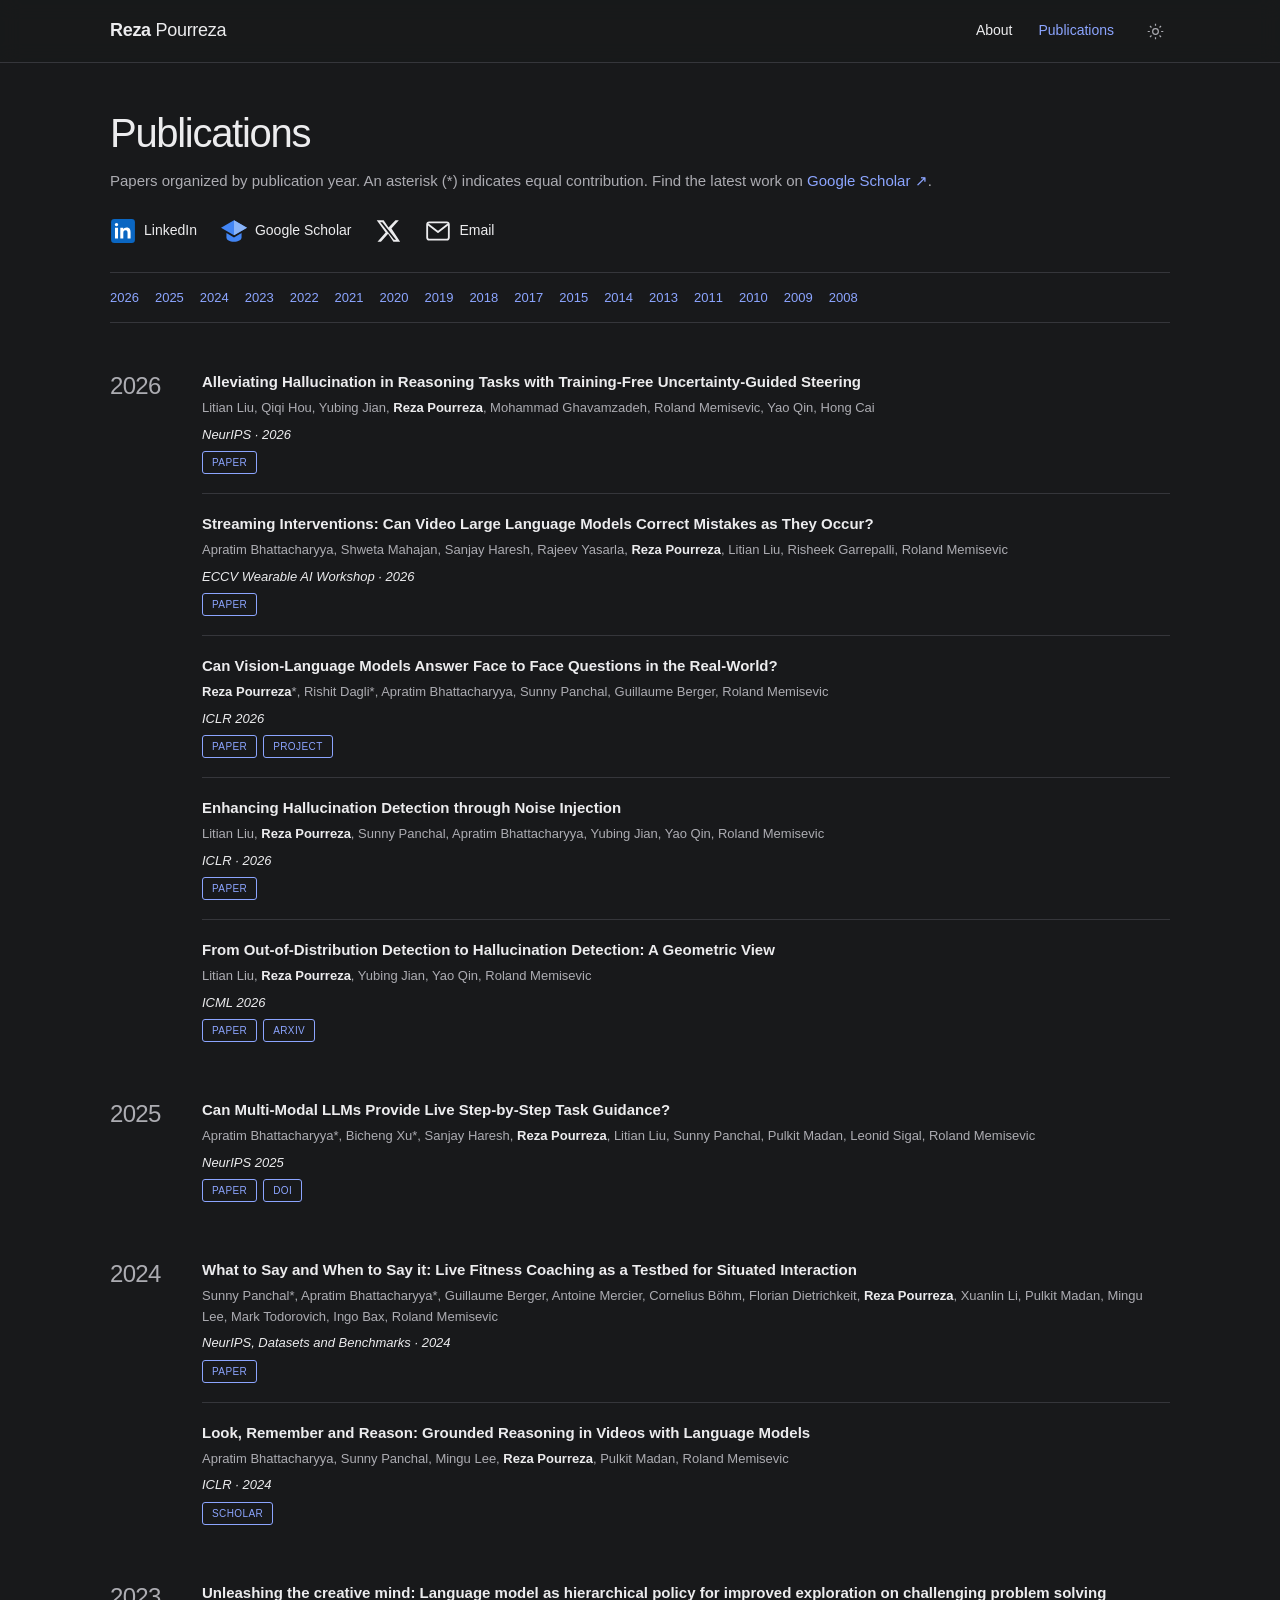
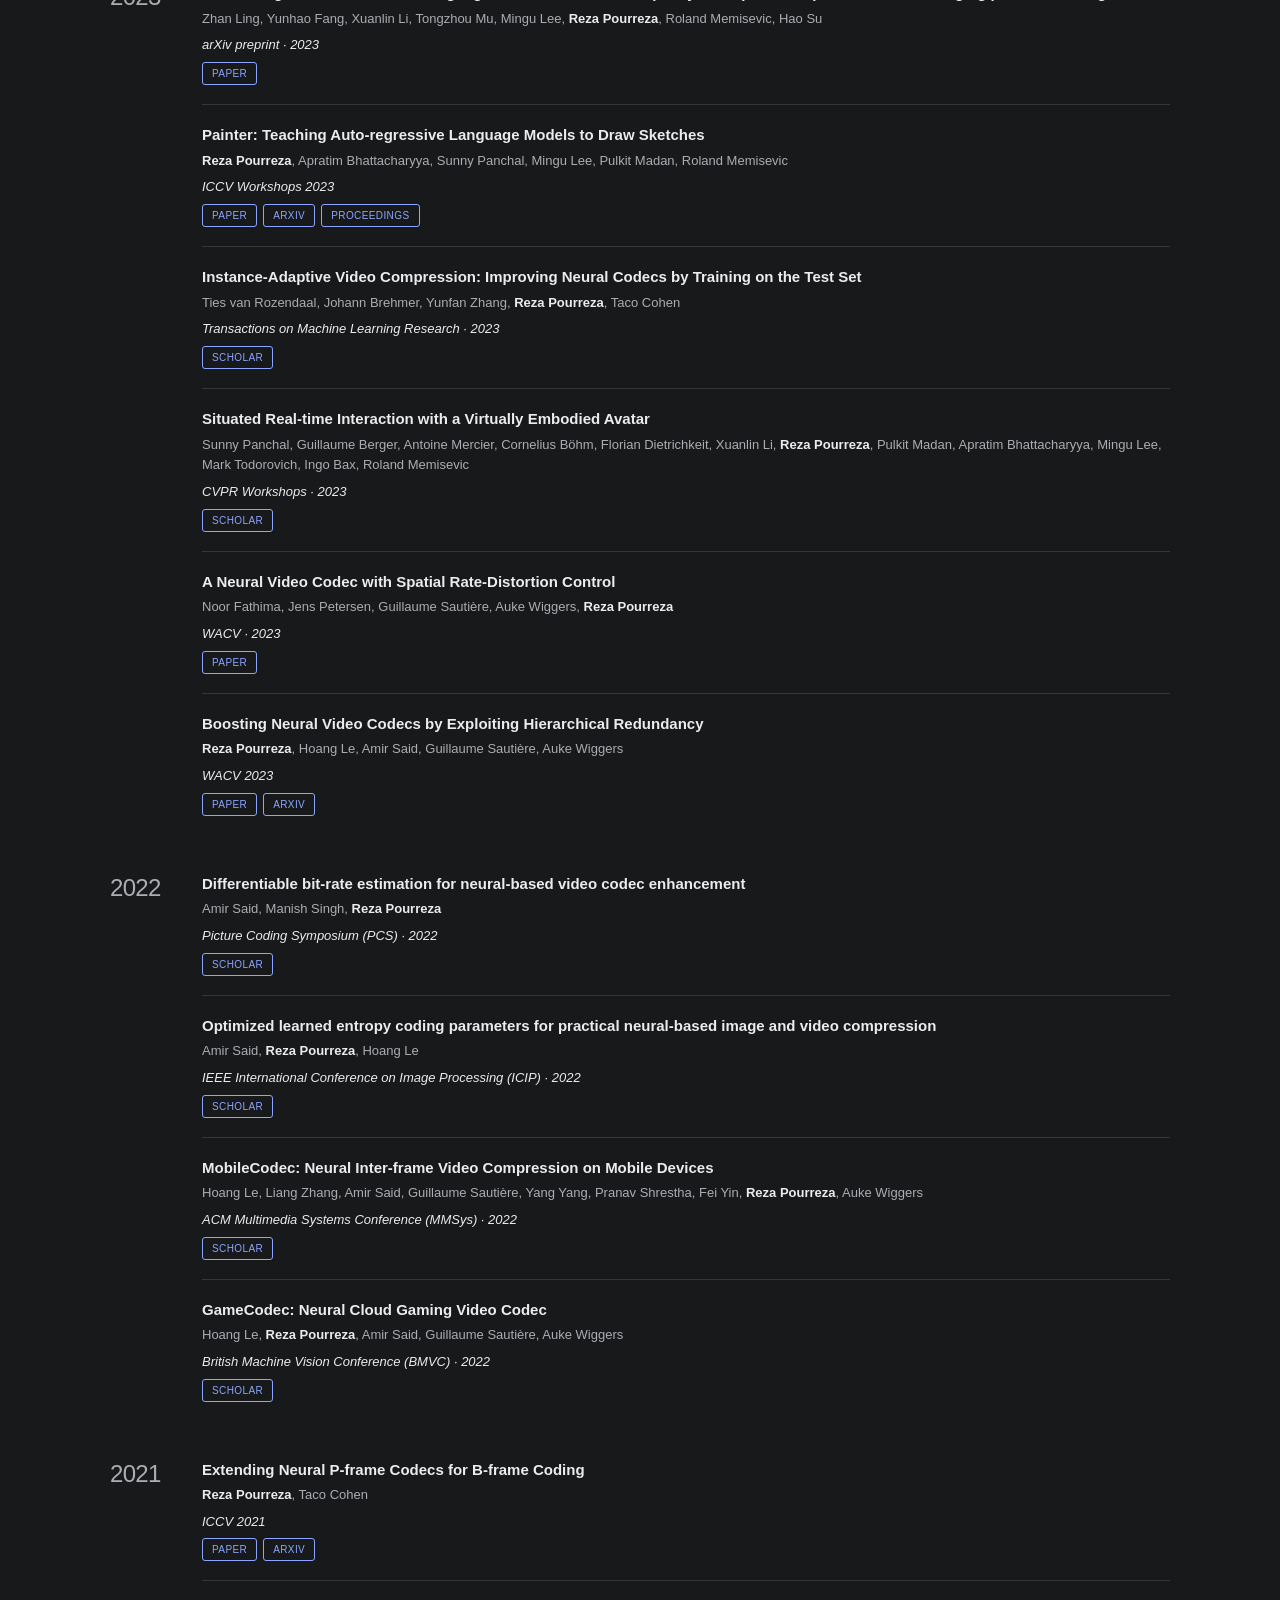
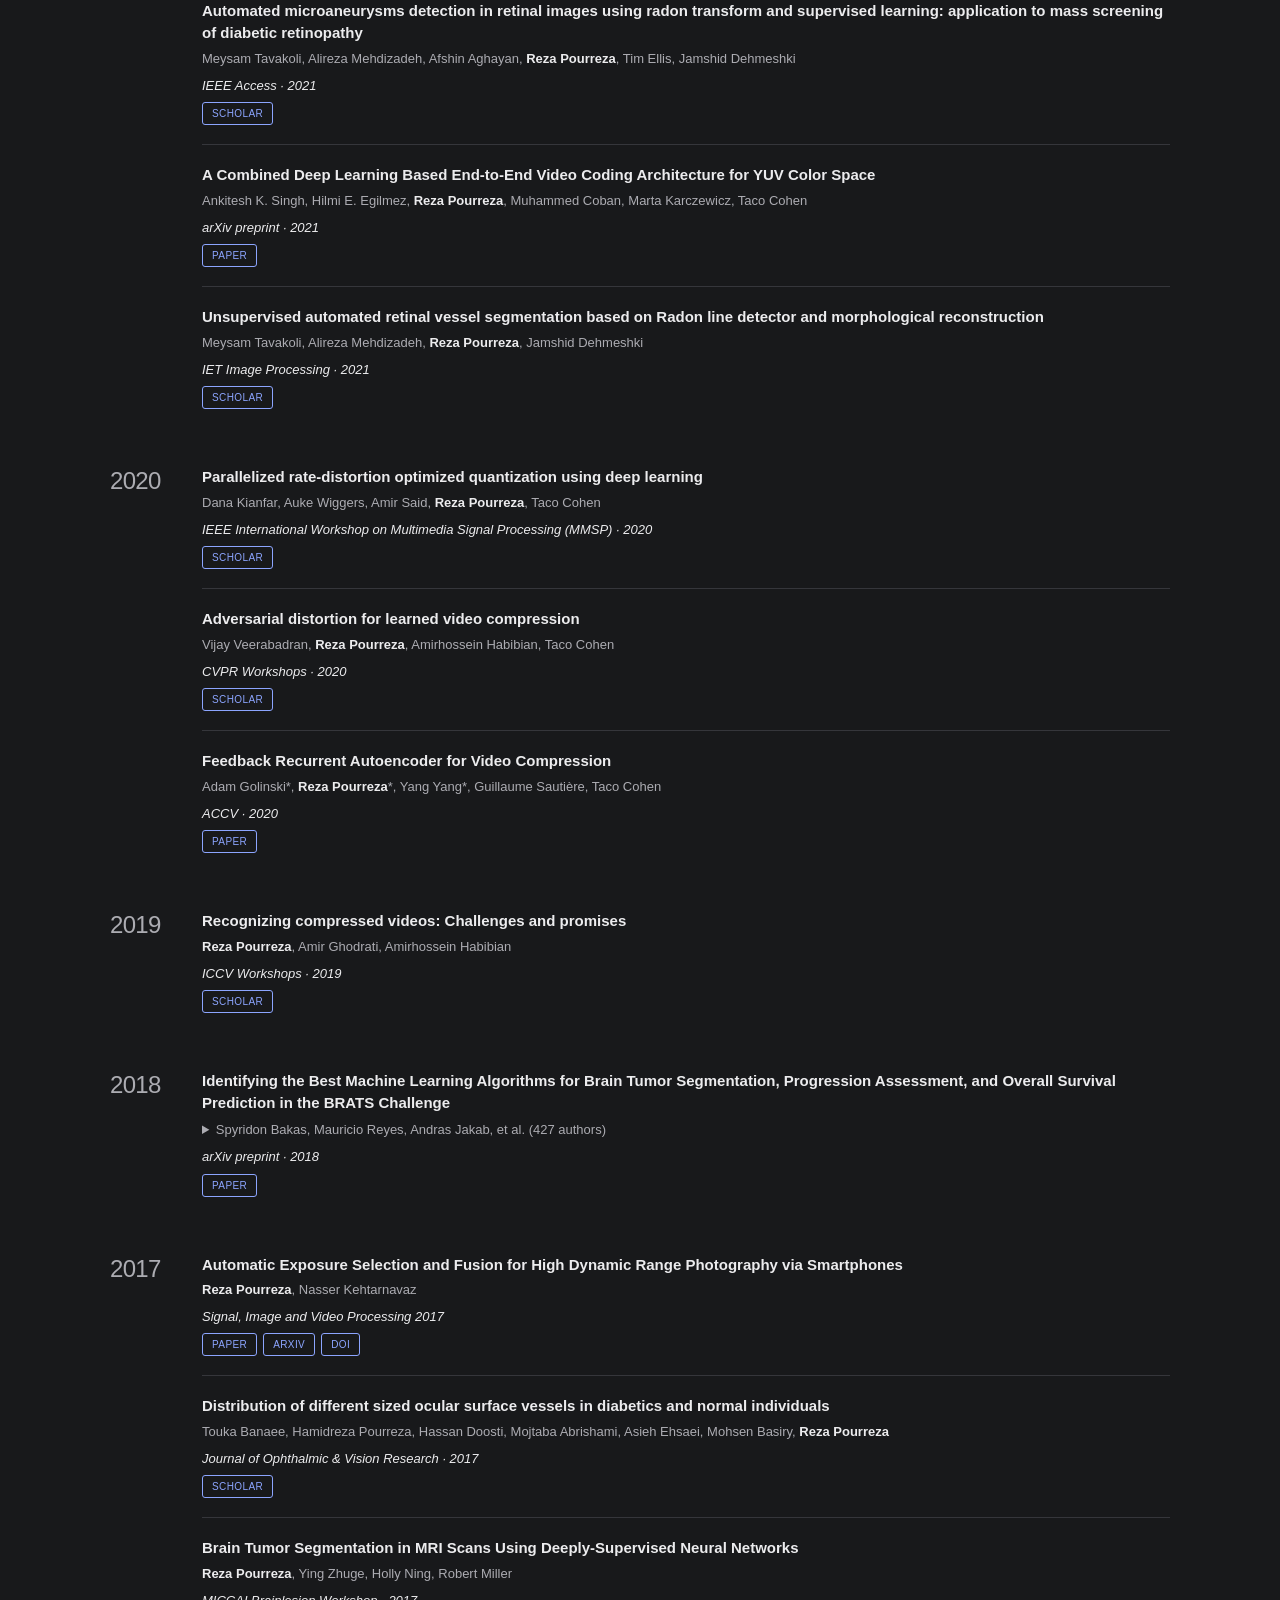
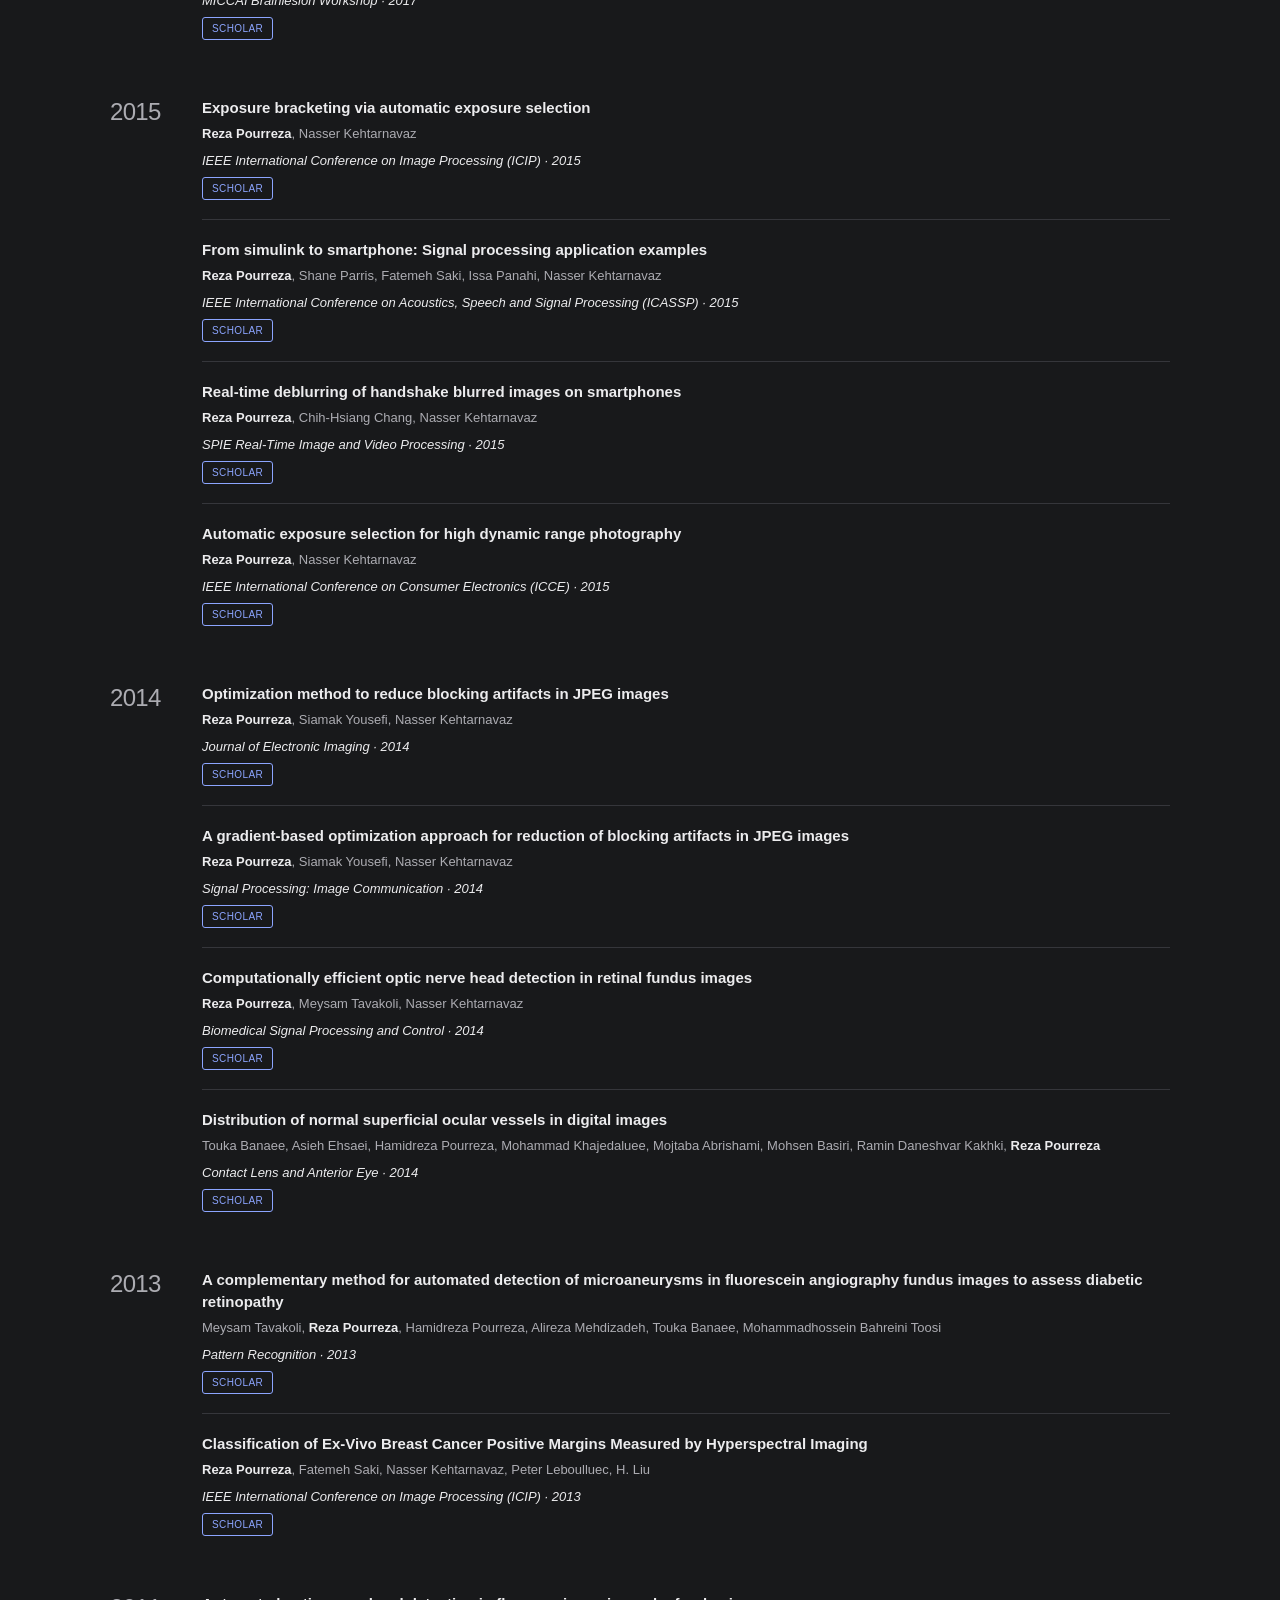
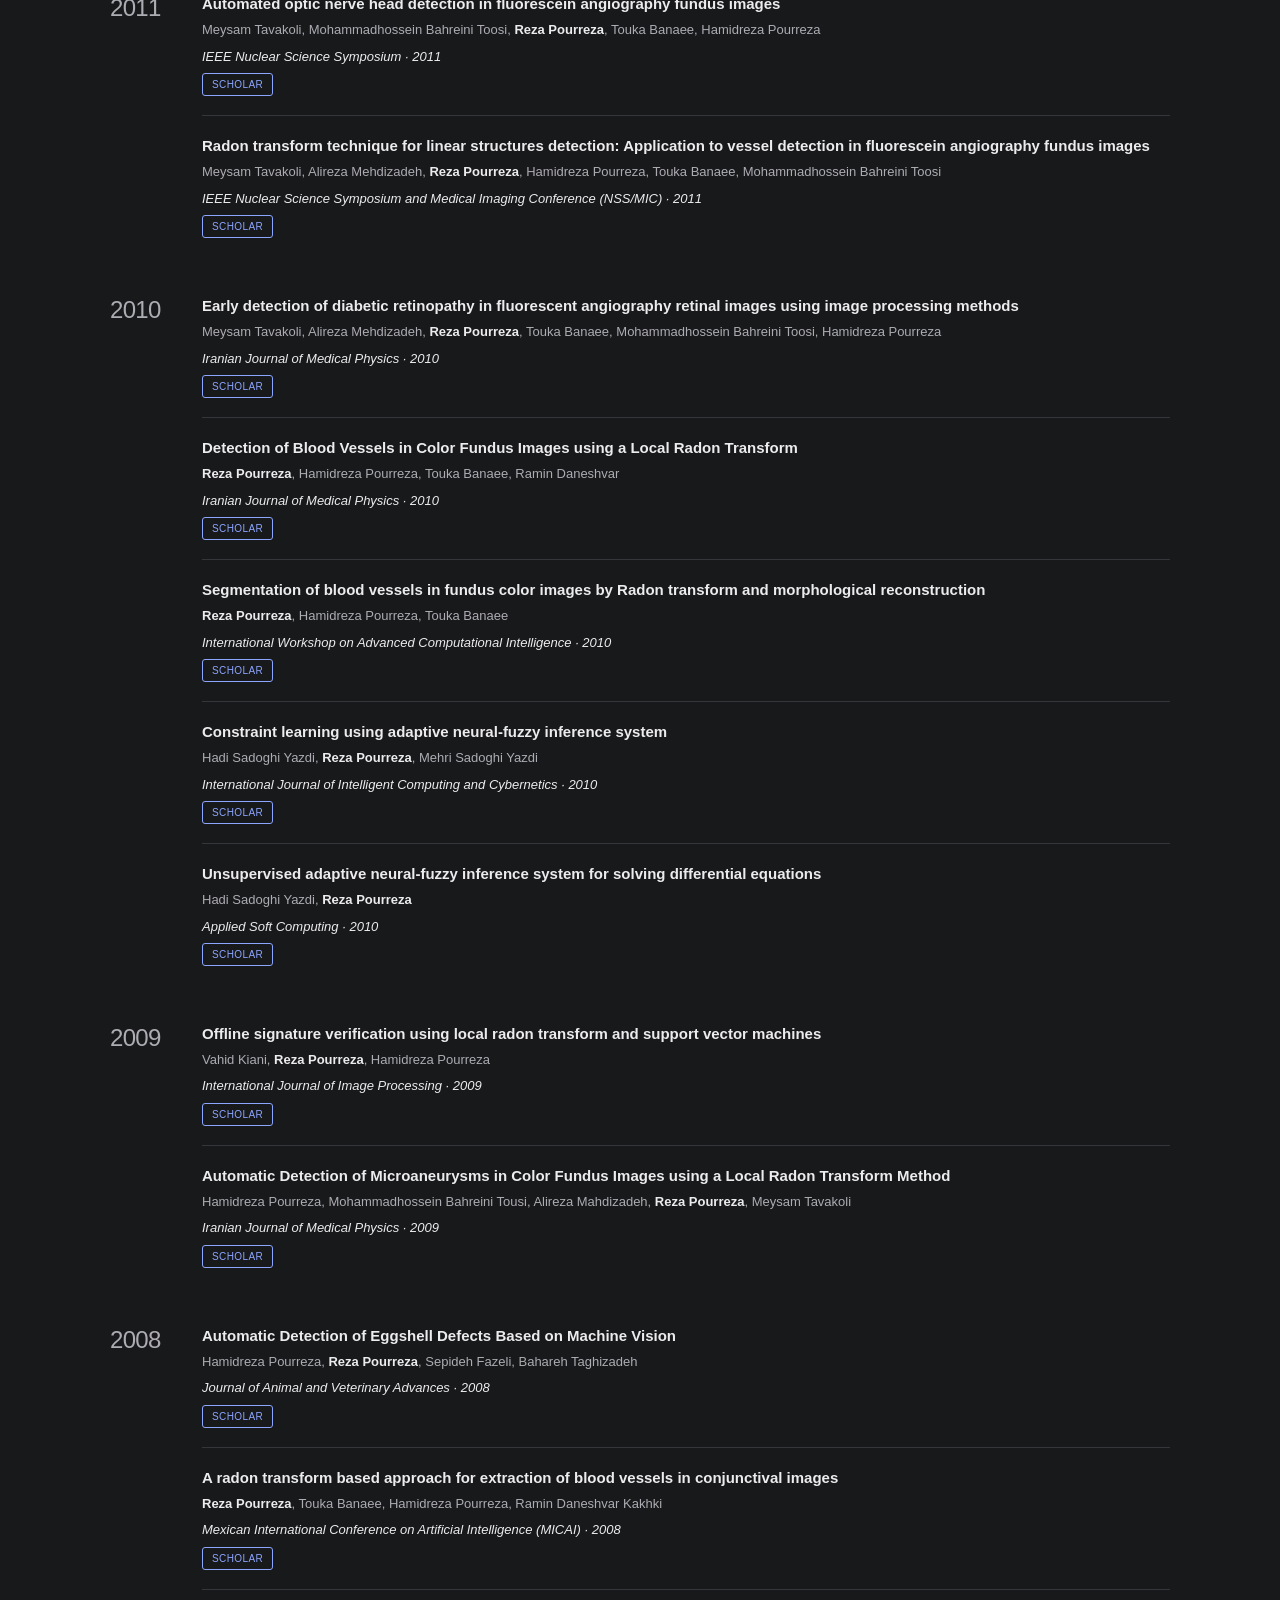
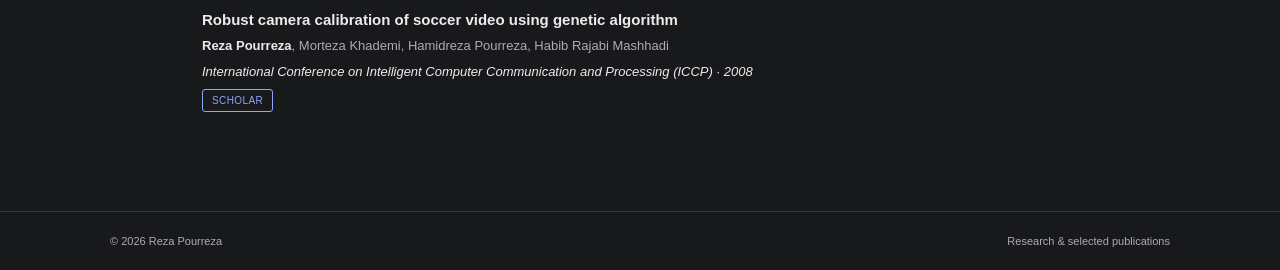
==== commit bb674b4d: "Update Email link, HDR preview and author name, and equal contribution marks" ====
--- a/publications.html
+++ b/publications.html
@@ -1,2 +1,2 @@
 <!doctype html>
-<html lang="en" data-theme="dark"><head><meta charset="utf-8"><meta name="viewport" content="width=device-width, initial-scale=1"><meta name="description" content="Research publications by Reza Pourreza, organized by year, covering multimodal reasoning, reliable AI, neural compression, and imaging."><meta name="theme-color" content="#18191b"><title>Publications | Reza Pourreza</title><link rel="icon" type="image/svg+xml" href="assets/favicon.svg"><script>try {document.documentElement.dataset.theme=localStorage.getItem("reza-theme-v2")==="light"?"light":"dark"} catch {}</script><link rel="stylesheet" href="assets/style.css"><script src="assets/site.js" defer></script></head><body><a class="skip-link" href="#main">Skip to content</a><header class="site-header"><div class="container header-inner"><a class="wordmark" href="index.html"><strong>Reza</strong> Pourreza</a><nav class="site-nav" aria-label="Main navigation"><a href="index.html">About</a><a href="publications.html" aria-current="page">Publications</a><button class="theme-toggle" type="button" aria-label="Switch to light theme" hidden><svg class="moon" width="17" height="17" viewBox="0 0 24 24" fill="none" stroke="currentColor" stroke-width="1.7" aria-hidden="true"><path d="M20.8 13.1A9 9 0 0 1 10.9 3.2a9 9 0 1 0 9.9 9.9Z"/></svg><svg class="sun" width="17" height="17" viewBox="0 0 24 24" fill="none" stroke="currentColor" stroke-width="1.7" aria-hidden="true"><circle cx="12" cy="12" r="4"/><path d="M12 1v3m0 16v3M1 12h3m16 0h3M4.2 4.2l2.1 2.1m11.4 11.4 2.1 2.1M4.2 19.8l2.1-2.1M17.7 6.3l2.1-2.1"/></svg></button></nav></div></header><main class="container" id="main"><h1>Publications</h1><p class="page-intro">Papers organized by publication year. Find the latest work on <a href="https://scholar.google.com/citations?hl=en&amp;user=BqNYf-oAAAAJ&amp;view_op=list_works&amp;sortby=pubdate">Google Scholar ↗</a>.</p><nav class="social-links" aria-label="Professional profiles and email"><a class="social-linkedin" href="https://www.linkedin.com/in/rpourreza/" title="LinkedIn" aria-label="LinkedIn"><svg viewBox="0 0 24 24" aria-hidden="true"><rect x="1" y="1" width="22" height="22" rx="3" fill="#0a66c2"/><path fill="#fff" d="M6 4.5a1.6 1.6 0 1 1 0 3.2 1.6 1.6 0 0 1 0-3.2ZM4.6 9h2.8v10H4.6ZM9.5 9h2.7v1.4c.6-1 1.6-1.7 3.1-1.7 3 0 3.7 2 3.7 4.6V19h-2.8v-5.1c0-1.3-.1-2.6-1.8-2.6s-2.1 1.3-2.1 2.5V19H9.5Z"/></svg><span>LinkedIn</span></a><a class="social-scholar" href="https://scholar.google.com/citations?hl=en&amp;user=BqNYf-oAAAAJ&amp;view_op=list_works&amp;sortby=pubdate" title="Google Scholar" aria-label="Google Scholar, sorted by date"><svg viewBox="0 0 24 24" aria-hidden="true"><path fill="#4285f4" d="M12 2 0 9l12 7 12-7L12 2Z"/><path fill="#4285f4" d="M5 13.8V18c0 2.2 3.1 4 7 4s7-1.8 7-4v-4.2L12 18l-7-4.2Z"/><path fill="#8ab4f8" d="m12 2 12 7-12 7V2Z"/></svg><span>Google Scholar</span></a><a class="social-x" href="https://x.com/reza_pourreza" title="X" aria-label="X"><svg viewBox="0 0 24 24" aria-hidden="true"><path d="M18.9 2H22l-6.8 7.8L23.2 22H17l-4.9-7.5L5.5 22H2.3l7.5-8.6L1.6 2H8l4.5 6.8L18.9 2ZM17.5 20h2L6.8 4h-2L17.5 20Z"/></svg><span class="visually-hidden">X</span></a><a class="social-mail" href="mailto:pourreza.reza@gmail.com" title="Gmail" aria-label="Gmail"><svg viewBox="0 0 24 24" aria-hidden="true"><path fill="#4285f4" d="M2 20h3V9L1 6v13a1 1 0 0 0 1 1Z"/><path fill="#34a853" d="M19 20h3a1 1 0 0 0 1-1V6l-4 3v11Z"/><path fill="#fbbc04" d="M19 4v5l4-3V5a2 2 0 0 0-3.2-1.6L19 4Z"/><path fill="#ea4335" d="M5 9V4l7 5.25L19 4v5l-7 5.25L5 9Z"/><path fill="#c5221f" d="m1 6 4 3V4l-.8-.6A2 2 0 0 0 1 5v1Z"/></svg><span>Gmail</span></a></nav><nav class="year-index" aria-label="Jump to publication year"><a href="#year-2026">2026</a><a href="#year-2025">2025</a><a href="#year-2024">2024</a><a href="#year-2023">2023</a><a href="#year-2022">2022</a><a href="#year-2021">2021</a><a href="#year-2020">2020</a><a href="#year-2019">2019</a><a href="#year-2018">2018</a><a href="#year-2017">2017</a><a href="#year-2015">2015</a><a href="#year-2014">2014</a><a href="#year-2013">2013</a><a href="#year-2011">2011</a><a href="#year-2010">2010</a><a href="#year-2009">2009</a><a href="#year-2008">2008</a></nav><section class="publication-year" id="year-2026" aria-labelledby="heading-2026"><h2 id="heading-2026">2026</h2><ul class="paper-list"><li class="publication-item" id="alleviating-hallucination-in-reasoning-tasks-with-training-free-uncertainty-guided-steering"><h3 class="paper-title"><a href="https://arxiv.org/abs/2609.38962">Alleviating Hallucination in Reasoning Tasks with Training-Free Uncertainty-Guided Steering</a></h3><p class="authors">Litian Liu, Qiqi Hou, Yubing Jian, <strong>Reza Pourreza</strong>, Mohammad Ghavamzadeh, Roland Memisevic, Yao Qin, Hong Cai</p><p class="venue">NeurIPS · 2026</p><div class="paper-links"><a href="https://arxiv.org/abs/2609.38962">Paper</a></div></li><li class="publication-item" id="streaming-interventions-can-video-large-language-models-correct-mistakes-as-they-occur"><h3 class="paper-title"><a href="https://arxiv.org/abs/2606.09547">Streaming Interventions: Can Video Large Language Models Correct Mistakes as They Occur?</a></h3><p class="authors">Apratim Bhattacharyya, Shweta Mahajan, Sanjay Haresh, Rajeev Yasarla, <strong>Reza Pourreza</strong>, Litian Liu, Risheek Garrepalli, Roland Memisevic</p><p class="venue">ECCV Wearable AI Workshop · 2026</p><div class="paper-links"><a href="https://arxiv.org/abs/2606.09547">Paper</a></div></li><li class="publication-item" id="qivd"><h3 class="paper-title"><a href="https://proceedings.iclr.cc/paper_files/paper/2026/file/73bd5afe39a24881b1e5268efc899aaf-Paper-Conference.pdf">Can Vision-Language Models Answer Face to Face Questions in the Real-World?</a></h3><p class="authors"><strong>Reza Pourreza</strong>, Rishit Dagli, Apratim Bhattacharyya, Sunny Panchal, Guillaume Berger, Roland Memisevic</p><p class="venue">ICLR 2026</p><div class="paper-links"><a href="https://proceedings.iclr.cc/paper_files/paper/2026/file/73bd5afe39a24881b1e5268efc899aaf-Paper-Conference.pdf">Paper</a><a href="https://www.qualcomm.com/developer/software/qualcomm-interactive-video-dataset-qivd">Project</a></div></li><li class="publication-item" id="enhancing-hallucination-detection-through-noise-injection"><h3 class="paper-title"><a href="https://arxiv.org/abs/2502.03799">Enhancing Hallucination Detection through Noise Injection</a></h3><p class="authors">Litian Liu, <strong>Reza Pourreza</strong>, Sunny Panchal, Apratim Bhattacharyya, Yubing Jian, Yao Qin, Roland Memisevic</p><p class="venue">ICLR · 2026</p><div class="paper-links"><a href="https://arxiv.org/abs/2502.03799">Paper</a></div></li><li class="publication-item" id="geometric-hallucination"><h3 class="paper-title"><a href="https://arxiv.org/abs/2602.07253">From Out-of-Distribution Detection to Hallucination Detection: A Geometric View</a></h3><p class="authors">Litian Liu, <strong>Reza Pourreza</strong>, Yubing Jian, Yao Qin, Roland Memisevic</p><p class="venue">ICML 2026</p><div class="paper-links"><a href="https://arxiv.org/pdf/2602.07253">Paper</a><a href="https://arxiv.org/abs/2602.07253">arXiv</a></div></li></ul></section><section class="publication-year" id="year-2025" aria-labelledby="heading-2025"><h2 id="heading-2025">2025</h2><ul class="paper-list"><li class="publication-item" id="live-mamba"><h3 class="paper-title"><a href="https://proceedings.neurips.cc/paper_files/paper/2025/file/207be3da143f1043336627c5d25aae50-Paper-Conference.pdf">Can Multi-Modal LLMs Provide Live Step-by-Step Task Guidance?</a></h3><p class="authors">Apratim Bhattacharyya, Bicheng Xu, Sanjay Haresh, <strong>Reza Pourreza</strong>, Litian Liu, Sunny Panchal, Pulkit Madan, Leonid Sigal, Roland Memisevic</p><p class="venue">NeurIPS 2025</p><div class="paper-links"><a href="https://proceedings.neurips.cc/paper_files/paper/2025/file/207be3da143f1043336627c5d25aae50-Paper-Conference.pdf">Paper</a><a href="https://doi.org/10.52202/085713-0755">DOI</a></div></li></ul></section><section class="publication-year" id="year-2024" aria-labelledby="heading-2024"><h2 id="heading-2024">2024</h2><ul class="paper-list"><li class="publication-item" id="what-to-say-and-when-to-say-it-live-fitness-coaching-as-a-testbed-for-situated-interaction"><h3 class="paper-title"><a href="https://proceedings.neurips.cc/paper_files/paper/2024/hash/8aa695b5d6bf9e958d4e56b22c9b859d-Abstract-Datasets_and_Benchmarks_Track.html">What to Say and When to Say it: Live Fitness Coaching as a Testbed for Situated Interaction</a></h3><p class="authors">Sunny Panchal, Apratim Bhattacharyya, Guillaume Berger, Antoine Mercier, Cornelius Böhm, Florian Dietrichkeit, <strong>Reza Pourreza</strong>, Xuanlin Li, Pulkit Madan, Mingu Lee, Mark Todorovich, Ingo Bax, Roland Memisevic</p><p class="venue">NeurIPS, Datasets and Benchmarks · 2024</p><div class="paper-links"><a href="https://proceedings.neurips.cc/paper_files/paper/2024/hash/8aa695b5d6bf9e958d4e56b22c9b859d-Abstract-Datasets_and_Benchmarks_Track.html">Paper</a></div></li><li class="publication-item" id="look-remember-and-reason-grounded-reasoning-in-videos-with-language-models"><h3 class="paper-title"><a href="https://scholar.google.com/citations?view_op=view_citation&amp;hl=en&amp;user=BqNYf-oAAAAJ&amp;sortby=pubdate&amp;citation_for_view=BqNYf-oAAAAJ:g5m5HwL7SMYC">Look, Remember and Reason: Grounded Reasoning in Videos with Language Models</a></h3><p class="authors">Apratim Bhattacharyya, Sunny Panchal, <strong>Reza Pourreza</strong>, Mingu Lee, Pulkit Madan, Roland Memisevic</p><p class="venue">ICLR · 2024</p><div class="paper-links"><a href="https://scholar.google.com/citations?view_op=view_citation&amp;hl=en&amp;user=BqNYf-oAAAAJ&amp;sortby=pubdate&amp;citation_for_view=BqNYf-oAAAAJ:g5m5HwL7SMYC">Scholar</a></div></li></ul></section><section class="publication-year" id="year-2023" aria-labelledby="heading-2023"><h2 id="heading-2023">2023</h2><ul class="paper-list"><li class="publication-item" id="unleashing-the-creative-mind-language-model-as-hierarchical-policy-for-improved-exploration-on-challenging-problem-solving"><h3 class="paper-title"><a href="https://arxiv.org/abs/2311.00694">Unleashing the creative mind: Language model as hierarchical policy for improved exploration on challenging problem solving</a></h3><p class="authors">Zhan Ling, Yunhao Fang, Xuanlin Li, Tongzhou Mu, Mingu Lee, <strong>Reza Pourreza</strong>, Roland Memisevic, Hao Su</p><p class="venue">arXiv preprint · 2023</p><div class="paper-links"><a href="https://arxiv.org/abs/2311.00694">Paper</a></div></li><li class="publication-item" id="painter"><h3 class="paper-title"><a href="https://openaccess.thecvf.com/content/ICCV2023W/MMFM/html/Pourreza_Painter_Teaching_Auto-Regressive_Language_Models_to_Draw_Sketches_ICCVW_2023_paper.html">Painter: Teaching Auto-regressive Language Models to Draw Sketches</a></h3><p class="authors"><strong>Reza Pourreza</strong>, Apratim Bhattacharyya, Sunny Panchal, Mingu Lee, Pulkit Madan, Roland Memisevic</p><p class="venue">ICCV Workshops 2023</p><div class="paper-links"><a href="https://arxiv.org/pdf/2308.08520">Paper</a><a href="https://arxiv.org/abs/2308.08520">arXiv</a><a href="https://openaccess.thecvf.com/content/ICCV2023W/MMFM/html/Pourreza_Painter_Teaching_Auto-Regressive_Language_Models_to_Draw_Sketches_ICCVW_2023_paper.html">Proceedings</a></div></li><li class="publication-item" id="instance-adaptive-video-compression-improving-neural-codecs-by-training-on-the-test-set"><h3 class="paper-title"><a href="https://scholar.google.com/citations?view_op=view_citation&amp;hl=en&amp;user=BqNYf-oAAAAJ&amp;sortby=pubdate&amp;citation_for_view=BqNYf-oAAAAJ:k_IJM867U9cC">Instance-Adaptive Video Compression: Improving Neural Codecs by Training on the Test Set</a></h3><p class="authors">Ties van Rozendaal, Johann Brehmer, Yunfan Zhang, <strong>Reza Pourreza</strong>, Taco Cohen</p><p class="venue">Transactions on Machine Learning Research · 2023</p><div class="paper-links"><a href="https://scholar.google.com/citations?view_op=view_citation&amp;hl=en&amp;user=BqNYf-oAAAAJ&amp;sortby=pubdate&amp;citation_for_view=BqNYf-oAAAAJ:k_IJM867U9cC">Scholar</a></div></li><li class="publication-item" id="situated-real-time-interaction-with-a-virtually-embodied-avatar"><h3 class="paper-title"><a href="https://scholar.google.com/citations?view_op=view_citation&amp;hl=en&amp;user=BqNYf-oAAAAJ&amp;cstart=20&amp;pagesize=80&amp;sortby=pubdate&amp;citation_for_view=BqNYf-oAAAAJ:lSLTfruPkqcC">Situated Real-time Interaction with a Virtually Embodied Avatar</a></h3><p class="authors">Sunny Panchal, Guillaume Berger, Antoine Mercier, Cornelius Böhm, Florian Dietrichkeit, Xuanlin Li, <strong>Reza Pourreza</strong>, Pulkit Madan, Apratim Bhattacharyya, Mingu Lee, Mark Todorovich, Ingo Bax, Roland Memisevic</p><p class="venue">CVPR Workshops · 2023</p><div class="paper-links"><a href="https://scholar.google.com/citations?view_op=view_citation&amp;hl=en&amp;user=BqNYf-oAAAAJ&amp;cstart=20&amp;pagesize=80&amp;sortby=pubdate&amp;citation_for_view=BqNYf-oAAAAJ:lSLTfruPkqcC">Scholar</a></div></li><li class="publication-item" id="a-neural-video-codec-with-spatial-rate-distortion-control"><h3 class="paper-title"><a href="https://openaccess.thecvf.com/content/WACV2023/html/Fathima_A_Neural_Video_Codec_With_Spatial_Rate-Distortion_Control_WACV_2023_paper.html">A Neural Video Codec with Spatial Rate-Distortion Control</a></h3><p class="authors">Noor Fathima, Jens Petersen, Guillaume Sautière, Auke Wiggers, <strong>Reza Pourreza</strong></p><p class="venue">WACV · 2023</p><div class="paper-links"><a href="https://openaccess.thecvf.com/content/WACV2023/html/Fathima_A_Neural_Video_Codec_With_Spatial_Rate-Distortion_Control_WACV_2023_paper.html">Paper</a></div></li><li class="publication-item" id="hierarchical-redundancy"><h3 class="paper-title"><a href="https://arxiv.org/abs/2208.04303">Boosting Neural Video Codecs by Exploiting Hierarchical Redundancy</a></h3><p class="authors"><strong>Reza Pourreza</strong>, Hoang Le, Amir Said, Guillaume Sautière, Auke Wiggers</p><p class="venue">WACV 2023</p><div class="paper-links"><a href="https://arxiv.org/pdf/2208.04303">Paper</a><a href="https://arxiv.org/abs/2208.04303">arXiv</a></div></li></ul></section><section class="publication-year" id="year-2022" aria-labelledby="heading-2022"><h2 id="heading-2022">2022</h2><ul class="paper-list"><li class="publication-item" id="differentiable-bit-rate-estimation-for-neural-based-video-codec-enhancement"><h3 class="paper-title"><a href="https://scholar.google.com/citations?view_op=view_citation&amp;hl=en&amp;user=BqNYf-oAAAAJ&amp;cstart=20&amp;pagesize=80&amp;sortby=pubdate&amp;citation_for_view=BqNYf-oAAAAJ:NaGl4SEjCO4C">Differentiable bit-rate estimation for neural-based video codec enhancement</a></h3><p class="authors">Amir Said, Manish Singh, <strong>Reza Pourreza</strong></p><p class="venue">Picture Coding Symposium (PCS) · 2022</p><div class="paper-links"><a href="https://scholar.google.com/citations?view_op=view_citation&amp;hl=en&amp;user=BqNYf-oAAAAJ&amp;cstart=20&amp;pagesize=80&amp;sortby=pubdate&amp;citation_for_view=BqNYf-oAAAAJ:NaGl4SEjCO4C">Scholar</a></div></li><li class="publication-item" id="optimized-learned-entropy-coding-parameters-for-practical-neural-based-image-and-video-compression"><h3 class="paper-title"><a href="https://scholar.google.com/citations?view_op=view_citation&amp;hl=en&amp;user=BqNYf-oAAAAJ&amp;cstart=20&amp;pagesize=80&amp;sortby=pubdate&amp;citation_for_view=BqNYf-oAAAAJ:GnPB-g6toBAC">Optimized learned entropy coding parameters for practical neural-based image and video compression</a></h3><p class="authors">Amir Said, <strong>Reza Pourreza</strong>, Hoang Le</p><p class="venue">IEEE International Conference on Image Processing (ICIP) · 2022</p><div class="paper-links"><a href="https://scholar.google.com/citations?view_op=view_citation&amp;hl=en&amp;user=BqNYf-oAAAAJ&amp;cstart=20&amp;pagesize=80&amp;sortby=pubdate&amp;citation_for_view=BqNYf-oAAAAJ:GnPB-g6toBAC">Scholar</a></div></li><li class="publication-item" id="mobilecodec-neural-inter-frame-video-compression-on-mobile-devices"><h3 class="paper-title"><a href="https://scholar.google.com/citations?view_op=view_citation&amp;hl=en&amp;user=BqNYf-oAAAAJ&amp;cstart=20&amp;pagesize=80&amp;sortby=pubdate&amp;citation_for_view=BqNYf-oAAAAJ:JV2RwH3_ST0C">MobileCodec: Neural Inter-frame Video Compression on Mobile Devices</a></h3><p class="authors">Hoang Le, Liang Zhang, Amir Said, Guillaume Sautière, Yang Yang, Pranav Shrestha, Fei Yin, <strong>Reza Pourreza</strong>, Auke Wiggers</p><p class="venue">ACM Multimedia Systems Conference (MMSys) · 2022</p><div class="paper-links"><a href="https://scholar.google.com/citations?view_op=view_citation&amp;hl=en&amp;user=BqNYf-oAAAAJ&amp;cstart=20&amp;pagesize=80&amp;sortby=pubdate&amp;citation_for_view=BqNYf-oAAAAJ:JV2RwH3_ST0C">Scholar</a></div></li><li class="publication-item" id="gamecodec-neural-cloud-gaming-video-codec"><h3 class="paper-title"><a href="https://scholar.google.com/citations?view_op=view_citation&amp;hl=en&amp;user=BqNYf-oAAAAJ&amp;cstart=20&amp;pagesize=80&amp;sortby=pubdate&amp;citation_for_view=BqNYf-oAAAAJ:O3NaXMp0MMsC">GameCodec: Neural Cloud Gaming Video Codec</a></h3><p class="authors">Hoang Le, <strong>Reza Pourreza</strong>, Amir Said, Guillaume Sautière, Auke Wiggers</p><p class="venue">British Machine Vision Conference (BMVC) · 2022</p><div class="paper-links"><a href="https://scholar.google.com/citations?view_op=view_citation&amp;hl=en&amp;user=BqNYf-oAAAAJ&amp;cstart=20&amp;pagesize=80&amp;sortby=pubdate&amp;citation_for_view=BqNYf-oAAAAJ:O3NaXMp0MMsC">Scholar</a></div></li></ul></section><section class="publication-year" id="year-2021" aria-labelledby="heading-2021"><h2 id="heading-2021">2021</h2><ul class="paper-list"><li class="publication-item" id="b-frame-codec"><h3 class="paper-title"><a href="https://arxiv.org/abs/2104.00531">Extending Neural P-frame Codecs for B-frame Coding</a></h3><p class="authors"><strong>Reza Pourreza</strong>, Taco Cohen</p><p class="venue">ICCV 2021</p><div class="paper-links"><a href="https://arxiv.org/pdf/2104.00531">Paper</a><a href="https://arxiv.org/abs/2104.00531">arXiv</a></div></li><li class="publication-item" id="automated-microaneurysms-detection-in-retinal-images-using-radon-transform-and-supervised-learning-application-to-mass-screening-of-diabetic-retinopathy"><h3 class="paper-title"><a href="https://scholar.google.com/citations?view_op=view_citation&amp;hl=en&amp;user=BqNYf-oAAAAJ&amp;cstart=20&amp;pagesize=80&amp;sortby=pubdate&amp;citation_for_view=BqNYf-oAAAAJ:maZDTaKrznsC">Automated microaneurysms detection in retinal images using radon transform and supervised learning: application to mass screening of diabetic retinopathy</a></h3><p class="authors">Meysam Tavakoli, Alireza Mehdizadeh, Afshin Aghayan, <strong>Reza Pourreza</strong>, Tim Ellis, Jamshid Dehmeshki</p><p class="venue">IEEE Access · 2021</p><div class="paper-links"><a href="https://scholar.google.com/citations?view_op=view_citation&amp;hl=en&amp;user=BqNYf-oAAAAJ&amp;cstart=20&amp;pagesize=80&amp;sortby=pubdate&amp;citation_for_view=BqNYf-oAAAAJ:maZDTaKrznsC">Scholar</a></div></li><li class="publication-item" id="a-combined-deep-learning-based-end-to-end-video-coding-architecture-for-yuv-color-space"><h3 class="paper-title"><a href="https://arxiv.org/abs/2104.00807">A Combined Deep Learning Based End-to-End Video Coding Architecture for YUV Color Space</a></h3><p class="authors">Ankitesh K. Singh, Hilmi E. Egilmez, <strong>Reza Pourreza</strong>, Muhammed Coban, Marta Karczewicz, Taco Cohen</p><p class="venue">arXiv preprint · 2021</p><div class="paper-links"><a href="https://arxiv.org/abs/2104.00807">Paper</a></div></li><li class="publication-item" id="unsupervised-automated-retinal-vessel-segmentation-based-on-radon-line-detector-and-morphological-reconstruction"><h3 class="paper-title"><a href="https://scholar.google.com/citations?view_op=view_citation&amp;hl=en&amp;user=BqNYf-oAAAAJ&amp;cstart=20&amp;pagesize=80&amp;sortby=pubdate&amp;citation_for_view=BqNYf-oAAAAJ:r0BpntZqJG4C">Unsupervised automated retinal vessel segmentation based on Radon line detector and morphological reconstruction</a></h3><p class="authors">Meysam Tavakoli, Alireza Mehdizadeh, <strong>Reza Pourreza</strong>, Jamshid Dehmeshki</p><p class="venue">IET Image Processing · 2021</p><div class="paper-links"><a href="https://scholar.google.com/citations?view_op=view_citation&amp;hl=en&amp;user=BqNYf-oAAAAJ&amp;cstart=20&amp;pagesize=80&amp;sortby=pubdate&amp;citation_for_view=BqNYf-oAAAAJ:r0BpntZqJG4C">Scholar</a></div></li></ul></section><section class="publication-year" id="year-2020" aria-labelledby="heading-2020"><h2 id="heading-2020">2020</h2><ul class="paper-list"><li class="publication-item" id="parallelized-rate-distortion-optimized-quantization-using-deep-learning"><h3 class="paper-title"><a href="https://scholar.google.com/citations?view_op=view_citation&amp;hl=en&amp;user=BqNYf-oAAAAJ&amp;cstart=20&amp;pagesize=80&amp;sortby=pubdate&amp;citation_for_view=BqNYf-oAAAAJ:j3f4tGmQtD8C">Parallelized rate-distortion optimized quantization using deep learning</a></h3><p class="authors">Dana Kianfar, Auke Wiggers, Amir Said, <strong>Reza Pourreza</strong>, Taco Cohen</p><p class="venue">IEEE International Workshop on Multimedia Signal Processing (MMSP) · 2020</p><div class="paper-links"><a href="https://scholar.google.com/citations?view_op=view_citation&amp;hl=en&amp;user=BqNYf-oAAAAJ&amp;cstart=20&amp;pagesize=80&amp;sortby=pubdate&amp;citation_for_view=BqNYf-oAAAAJ:j3f4tGmQtD8C">Scholar</a></div></li><li class="publication-item" id="adversarial-distortion-for-learned-video-compression"><h3 class="paper-title"><a href="https://scholar.google.com/citations?view_op=view_citation&amp;hl=en&amp;user=BqNYf-oAAAAJ&amp;cstart=20&amp;pagesize=80&amp;sortby=pubdate&amp;citation_for_view=BqNYf-oAAAAJ:e5wmG9Sq2KIC">Adversarial distortion for learned video compression</a></h3><p class="authors">Vijay Veerabadran, <strong>Reza Pourreza</strong>, Amirhossein Habibian, Taco Cohen</p><p class="venue">CVPR Workshops · 2020</p><div class="paper-links"><a href="https://scholar.google.com/citations?view_op=view_citation&amp;hl=en&amp;user=BqNYf-oAAAAJ&amp;cstart=20&amp;pagesize=80&amp;sortby=pubdate&amp;citation_for_view=BqNYf-oAAAAJ:e5wmG9Sq2KIC">Scholar</a></div></li><li class="publication-item" id="feedback-recurrent-autoencoder-for-video-compression"><h3 class="paper-title"><a href="https://scholar.google.com/citations?view_op=view_citation&amp;hl=en&amp;user=BqNYf-oAAAAJ&amp;cstart=20&amp;pagesize=80&amp;sortby=pubdate&amp;citation_for_view=BqNYf-oAAAAJ:TQgYirikUcIC">Feedback Recurrent Autoencoder for Video Compression</a></h3><p class="authors">Adam Golinski, <strong>Reza Pourreza</strong>, Yang Yang, Guillaume Sautière, Taco Cohen</p><p class="venue">ACCV · 2020</p><div class="paper-links"><a href="https://scholar.google.com/citations?view_op=view_citation&amp;hl=en&amp;user=BqNYf-oAAAAJ&amp;cstart=20&amp;pagesize=80&amp;sortby=pubdate&amp;citation_for_view=BqNYf-oAAAAJ:TQgYirikUcIC">Scholar</a></div></li></ul></section><section class="publication-year" id="year-2019" aria-labelledby="heading-2019"><h2 id="heading-2019">2019</h2><ul class="paper-list"><li class="publication-item" id="recognizing-compressed-videos-challenges-and-promises"><h3 class="paper-title"><a href="https://scholar.google.com/citations?view_op=view_citation&amp;hl=en&amp;user=BqNYf-oAAAAJ&amp;cstart=20&amp;pagesize=80&amp;sortby=pubdate&amp;citation_for_view=BqNYf-oAAAAJ:-f6ydRqryjwC">Recognizing compressed videos: Challenges and promises</a></h3><p class="authors"><strong>Reza Pourreza</strong>, Amir Ghodrati, Amirhossein Habibian</p><p class="venue">ICCV Workshops · 2019</p><div class="paper-links"><a href="https://scholar.google.com/citations?view_op=view_citation&amp;hl=en&amp;user=BqNYf-oAAAAJ&amp;cstart=20&amp;pagesize=80&amp;sortby=pubdate&amp;citation_for_view=BqNYf-oAAAAJ:-f6ydRqryjwC">Scholar</a></div></li></ul></section><section class="publication-year" id="year-2018" aria-labelledby="heading-2018"><h2 id="heading-2018">2018</h2><ul class="paper-list"><li class="publication-item" id="identifying-the-best-machine-learning-algorithms-for-brain-tumor-segmentation-progression-assessment-and-overall-survival-prediction-in-the-brats-challenge"><h3 class="paper-title"><a href="https://arxiv.org/abs/1811.02629">Identifying the Best Machine Learning Algorithms for Brain Tumor Segmentation, Progression Assessment, and Overall Survival Prediction in the BRATS Challenge</a></h3><details class="consortium-authors"><summary>Spyridon Bakas, Mauricio Reyes, Andras Jakab, et al. <span>(427 authors)</span></summary><p>Spyridon Bakas, Mauricio Reyes, Andras Jakab, Stefan Bauer, Markus Rempfler, Alessandro Crimi, Russell Takeshi Shinohara, Christoph Berger, Sung Min Ha, Martin Rozycki, Marcel Prastawa, Esther Alberts, Jana Lipkova, John Freymann, Justin Kirby, Michel Bilello, Hassan Fathallah-Shaykh, Roland Wiest, Jan Kirschke, Benedikt Wiestler, Rivka Colen, Aikaterini Kotrotsou, Pamela Lamontagne, Daniel Marcus, Mikhail Milchenko, Arash Nazeri, Marc-Andre Weber, Abhishek Mahajan, Ujjwal Baid, Elizabeth Gerstner, Dongjin Kwon, Gagan Acharya, Manu Agarwal, Mahbubul Alam, Alberto Albiol, Antonio Albiol, Francisco J. Albiol, Varghese Alex, Nigel Allinson, Pedro H. A. Amorim, Abhijit Amrutkar, Ganesh Anand, Simon Andermatt, Tal Arbel, Pablo Arbelaez, Aaron Avery, Muneeza Azmat, Pranjal B., W Bai, Subhashis Banerjee, Bill Barth, Thomas Batchelder, Kayhan Batmanghelich, Enzo Battistella, Andrew Beers, Mikhail Belyaev, Martin Bendszus, Eze Benson, Jose Bernal, Halandur Nagaraja Bharath, George Biros, Sotirios Bisdas, James Brown, Mariano Cabezas, Shilei Cao, Jorge M. Cardoso, Eric N Carver, Adrià Casamitjana, Laura Silvana Castillo, Marcel Catà, Philippe Cattin, Albert Cerigues, Vinicius S. Chagas, Siddhartha Chandra, Yi-Ju Chang, Shiyu Chang, Ken Chang, Joseph Chazalon, Shengcong Chen, Wei Chen, Jefferson W Chen, Zhaolin Chen, Kun Cheng, Ahana Roy Choudhury, Roger Chylla, Albert Clérigues, Steven Colleman, Ramiro German Rodriguez Colmeiro, Marc Combalia, Anthony Costa, Xiaomeng Cui, Zhenzhen Dai, Lutao Dai, Laura Alexandra Daza, Eric Deutsch, Changxing Ding, Chao Dong, Shidu Dong, Wojciech Dudzik, Zach Eaton-Rosen, Gary Egan, Guilherme Escudero, Théo Estienne, Richard Everson, Jonathan Fabrizio, Yong Fan, Longwei Fang, Xue Feng, Enzo Ferrante, Lucas Fidon, Martin Fischer, Andrew P. French, Naomi Fridman, Huan Fu, David Fuentes, Yaozong Gao, Evan Gates, David Gering, Amir Gholami, Willi Gierke, Ben Glocker, Mingming Gong, Sandra González-Villá, T. Grosges, Yuanfang Guan, Sheng Guo, Sudeep Gupta, Woo-Sup Han, Il Song Han, Konstantin Harmuth, Huiguang He, Aura Hernández-Sabaté, Evelyn Herrmann, Naveen Himthani, Winston Hsu, Cheyu Hsu, Xiaojun Hu, Xiaobin Hu, Yan Hu, Yifan Hu, Rui Hua, Teng-Yi Huang, Weilin Huang, Sabine Van Huffel, Quan Huo, Vivek HV, Khan M. Iftekharuddin, Fabian Isensee, Mobarakol Islam, Aaron S. Jackson, Sachin R. Jambawalikar, Andrew Jesson, Weijian Jian, Peter Jin, V Jeya Maria Jose, Alain Jungo, B Kainz, Konstantinos Kamnitsas, Po-Yu Kao, Ayush Karnawat, Thomas Kellermeier, Adel Kermi, Kurt Keutzer, Mohamed Tarek Khadir, Mahendra Khened, Philipp Kickingereder, Geena Kim, Nik King, Haley Knapp, Urspeter Knecht, Lisa Kohli, Deren Kong, Xiangmao Kong, Simon Koppers, Avinash Kori, Ganapathy Krishnamurthi, Egor Krivov, Piyush Kumar, Kaisar Kushibar, Dmitrii Lachinov, Tryphon Lambrou, Joon Lee, Chengen Lee, Yuehchou Lee, M Lee, Szidonia Lefkovits, Laszlo Lefkovits, James Levitt, Tengfei Li, Hongwei Li, Wenqi Li, Hongyang Li, Xiaochuan Li, Yuexiang Li, Heng Li, Zhenye Li, Xiaoyu Li, Zeju Li, XiaoGang Li, Wenqi Li, Zheng-Shen Lin, Fengming Lin, Pietro Lio, Chang Liu, Boqiang Liu, Xiang Liu, Mingyuan Liu, Ju Liu, Luyan Liu, Xavier Llado, Marc Moreno Lopez, Pablo Ribalta Lorenzo, Zhentai Lu, Lin Luo, Zhigang Luo, Jun Ma, Kai Ma, Thomas Mackie, Anant Madabushi, Issam Mahmoudi, Klaus H. Maier-Hein, Pradipta Maji, CP Mammen, Andreas Mang, B. S. Manjunath, Michal Marcinkiewicz, S McDonagh, Stephen McKenna, Richard McKinley, Miriam Mehl, Sachin Mehta, Raghav Mehta, Raphael Meier, Christoph Meinel, Dorit Merhof, Craig Meyer, Robert Miller, Sushmita Mitra, Aliasgar Moiyadi, David Molina-Garcia, Miguel A.B. Monteiro, Grzegorz Mrukwa, Andriy Myronenko, Jakub Nalepa, Thuyen Ngo, Dong Nie, Holly Ning, Chen Niu, Nicholas K Nuechterlein, Eric Oermann, Arlindo Oliveira, Diego D. C. Oliveira, Arnau Oliver, Alexander F. I. Osman, Yu-Nian Ou, Sebastien Ourselin, Nikos Paragios, Moo Sung Park, Brad Paschke, J. Gregory Pauloski, Kamlesh Pawar, Nick Pawlowski, Linmin Pei, Suting Peng, Silvio M. Pereira, Julian Perez-Beteta, Victor M. Perez-Garcia, Simon Pezold, Bao Pham, Ashish Phophalia, Gemma Piella, G.N. Pillai, Marie Piraud, Maxim Pisov, Anmol Popli, Michael P. Pound, <strong>Reza Pourreza</strong>, Prateek Prasanna, Vesna Prkovska, Tony P. Pridmore, Santi Puch, Élodie Puybareau, Buyue Qian, Xu Qiao, Martin Rajchl, Swapnil Rane, Michael Rebsamen, Hongliang Ren, Xuhua Ren, Karthik Revanuru, Mina Rezaei, Oliver Rippel, Luis Carlos Rivera, Charlotte Robert, Bruce Rosen, Daniel Rueckert, Mohammed Safwan, Mostafa Salem, Joaquim Salvi, Irina Sanchez, Irina Sánchez, Heitor M. Santos, Emmett Sartor, Dawid Schellingerhout, Klaudius Scheufele, Matthew R. Scott, Artur A. Scussel, Sara Sedlar, Juan Pablo Serrano-Rubio, N. Jon Shah, Nameetha Shah, Mazhar Shaikh, B. Uma Shankar, Zeina Shboul, Haipeng Shen, Dinggang Shen, Linlin Shen, Haocheng Shen, Varun Shenoy, Feng Shi, Hyung Eun Shin, Hai Shu, Diana Sima, M Sinclair, Orjan Smedby, James M. Snyder, Mohammadreza Soltaninejad, Guidong Song, Mehul Soni, Jean Stawiaski, Shashank Subramanian, Li Sun, Roger Sun, Jiawei Sun, Kay Sun, Yu Sun, Guoxia Sun, Shuang Sun, Yannick R Suter, Laszlo Szilagyi, Sanjay Talbar, Dacheng Tao, Dacheng Tao, Zhongzhao Teng, Siddhesh Thakur, Meenakshi H Thakur, Sameer Tharakan, Pallavi Tiwari, Guillaume Tochon, Tuan Tran, Yuhsiang M. Tsai, Kuan-Lun Tseng, Tran Anh Tuan, Vadim Turlapov, Nicholas Tustison, Maria Vakalopoulou, Sergi Valverde, Rami Vanguri, Evgeny Vasiliev, Jonathan Ventura, Luis Vera, Tom Vercauteren, C. A. Verrastro, Lasitha Vidyaratne, Veronica Vilaplana, Ajeet Vivekanandan, Guotai Wang, Qian Wang, Chiatse J. Wang, Weichung Wang, Duo Wang, Ruixuan Wang, Yuanyuan Wang, Chunliang Wang, Guotai Wang, Ning Wen, Xin Wen, Leon Weninger, Wolfgang Wick, Shaocheng Wu, Qiang Wu, Yihong Wu, Yong Xia, Yanwu Xu, Xiaowen Xu, Peiyuan Xu, Tsai-Ling Yang, Xiaoping Yang, Hao-Yu Yang, Junlin Yang, Haojin Yang, Guang Yang, Hongdou Yao, Xujiong Ye, Changchang Yin, Brett Young-Moxon, Jinhua Yu, Xiangyu Yue, Songtao Zhang, Angela Zhang, Kun Zhang, Xuejie Zhang, Lichi Zhang, Xiaoyue Zhang, Yazhuo Zhang, Lei Zhang, Jianguo Zhang, Xiang Zhang, Tianhao Zhang, Sicheng Zhao, Yu Zhao, Xiaomei Zhao, Liang Zhao, Yefeng Zheng, Liming Zhong, Chenhong Zhou, Xiaobing Zhou, Fan Zhou, Hongtu Zhu, Jin Zhu, Ying Zhuge, Weiwei Zong, Jayashree Kalpathy-Cramer, Keyvan Farahani, Christos Davatzikos, Koen van Leemput, Bjoern Menze</p></details><p class="venue">arXiv preprint · 2018</p><div class="paper-links"><a href="https://arxiv.org/abs/1811.02629">Paper</a></div></li></ul></section><section class="publication-year" id="year-2017" aria-labelledby="heading-2017"><h2 id="heading-2017">2017</h2><ul class="paper-list"><li class="publication-item" id="automatic-hdr"><h3 class="paper-title"><a href="https://arxiv.org/abs/2004.10365">Automatic Exposure Selection and Fusion for High Dynamic Range Photography via Smartphones</a></h3><p class="authors"><strong>Reza Pourreza-Shahri</strong>, Nasser Kehtarnavaz</p><p class="venue">Signal, Image and Video Processing 2017</p><div class="paper-links"><a href="https://arxiv.org/pdf/2004.10365">Paper</a><a href="https://arxiv.org/abs/2004.10365">arXiv</a><a href="https://doi.org/10.1007/s11760-017-1104-9">DOI</a></div></li><li class="publication-item" id="distribution-of-different-sized-ocular-surface-vessels-in-diabetics-and-normal-individuals"><h3 class="paper-title"><a href="https://scholar.google.com/citations?view_op=view_citation&amp;hl=en&amp;user=BqNYf-oAAAAJ&amp;cstart=20&amp;pagesize=80&amp;sortby=pubdate&amp;citation_for_view=BqNYf-oAAAAJ:dhFuZR0502QC">Distribution of different sized ocular surface vessels in diabetics and normal individuals</a></h3><p class="authors">Touka Banaee, Hamidreza Pourreza, Hassan Doosti, Mojtaba Abrishami, Asieh Ehsaei, Mohsen Basiry, <strong>Reza Pourreza</strong></p><p class="venue">Journal of Ophthalmic &amp; Vision Research · 2017</p><div class="paper-links"><a href="https://scholar.google.com/citations?view_op=view_citation&amp;hl=en&amp;user=BqNYf-oAAAAJ&amp;cstart=20&amp;pagesize=80&amp;sortby=pubdate&amp;citation_for_view=BqNYf-oAAAAJ:dhFuZR0502QC">Scholar</a></div></li><li class="publication-item" id="brain-tumor-segmentation-in-mri-scans-using-deeply-supervised-neural-networks"><h3 class="paper-title"><a href="https://scholar.google.com/citations?view_op=view_citation&amp;hl=en&amp;user=BqNYf-oAAAAJ&amp;cstart=20&amp;pagesize=80&amp;sortby=pubdate&amp;citation_for_view=BqNYf-oAAAAJ:7PzlFSSx8tAC">Brain Tumor Segmentation in MRI Scans Using Deeply-Supervised Neural Networks</a></h3><p class="authors"><strong>Reza Pourreza</strong>, Ying Zhuge, Holly Ning, Robert Miller</p><p class="venue">MICCAI Brainlesion Workshop · 2017</p><div class="paper-links"><a href="https://scholar.google.com/citations?view_op=view_citation&amp;hl=en&amp;user=BqNYf-oAAAAJ&amp;cstart=20&amp;pagesize=80&amp;sortby=pubdate&amp;citation_for_view=BqNYf-oAAAAJ:7PzlFSSx8tAC">Scholar</a></div></li></ul></section><section class="publication-year" id="year-2015" aria-labelledby="heading-2015"><h2 id="heading-2015">2015</h2><ul class="paper-list"><li class="publication-item" id="exposure-bracketing-via-automatic-exposure-selection"><h3 class="paper-title"><a href="https://scholar.google.com/citations?view_op=view_citation&amp;hl=en&amp;user=BqNYf-oAAAAJ&amp;cstart=20&amp;pagesize=80&amp;sortby=pubdate&amp;citation_for_view=BqNYf-oAAAAJ:4DMP91E08xMC">Exposure bracketing via automatic exposure selection</a></h3><p class="authors"><strong>Reza Pourreza</strong>, Nasser Kehtarnavaz</p><p class="venue">IEEE International Conference on Image Processing (ICIP) · 2015</p><div class="paper-links"><a href="https://scholar.google.com/citations?view_op=view_citation&amp;hl=en&amp;user=BqNYf-oAAAAJ&amp;cstart=20&amp;pagesize=80&amp;sortby=pubdate&amp;citation_for_view=BqNYf-oAAAAJ:4DMP91E08xMC">Scholar</a></div></li><li class="publication-item" id="from-simulink-to-smartphone-signal-processing-application-examples"><h3 class="paper-title"><a href="https://scholar.google.com/citations?view_op=view_citation&amp;hl=en&amp;user=BqNYf-oAAAAJ&amp;cstart=20&amp;pagesize=80&amp;sortby=pubdate&amp;citation_for_view=BqNYf-oAAAAJ:qxL8FJ1GzNcC">From simulink to smartphone: Signal processing application examples</a></h3><p class="authors"><strong>Reza Pourreza</strong>, Shane Parris, Fatemeh Saki, Issa Panahi, Nasser Kehtarnavaz</p><p class="venue">IEEE International Conference on Acoustics, Speech and Signal Processing (ICASSP) · 2015</p><div class="paper-links"><a href="https://scholar.google.com/citations?view_op=view_citation&amp;hl=en&amp;user=BqNYf-oAAAAJ&amp;cstart=20&amp;pagesize=80&amp;sortby=pubdate&amp;citation_for_view=BqNYf-oAAAAJ:qxL8FJ1GzNcC">Scholar</a></div></li><li class="publication-item" id="real-time-deblurring-of-handshake-blurred-images-on-smartphones"><h3 class="paper-title"><a href="https://scholar.google.com/citations?view_op=view_citation&amp;hl=en&amp;user=BqNYf-oAAAAJ&amp;cstart=20&amp;pagesize=80&amp;sortby=pubdate&amp;citation_for_view=BqNYf-oAAAAJ:_kc_bZDykSQC">Real-time deblurring of handshake blurred images on smartphones</a></h3><p class="authors"><strong>Reza Pourreza</strong>, Chih-Hsiang Chang, Nasser Kehtarnavaz</p><p class="venue">SPIE Real-Time Image and Video Processing · 2015</p><div class="paper-links"><a href="https://scholar.google.com/citations?view_op=view_citation&amp;hl=en&amp;user=BqNYf-oAAAAJ&amp;cstart=20&amp;pagesize=80&amp;sortby=pubdate&amp;citation_for_view=BqNYf-oAAAAJ:_kc_bZDykSQC">Scholar</a></div></li><li class="publication-item" id="automatic-exposure-selection-for-high-dynamic-range-photography"><h3 class="paper-title"><a href="https://scholar.google.com/citations?view_op=view_citation&amp;hl=en&amp;user=BqNYf-oAAAAJ&amp;cstart=20&amp;pagesize=80&amp;sortby=pubdate&amp;citation_for_view=BqNYf-oAAAAJ:4TOpqqG69KYC">Automatic exposure selection for high dynamic range photography</a></h3><p class="authors"><strong>Reza Pourreza</strong>, Nasser Kehtarnavaz</p><p class="venue">IEEE International Conference on Consumer Electronics (ICCE) · 2015</p><div class="paper-links"><a href="https://scholar.google.com/citations?view_op=view_citation&amp;hl=en&amp;user=BqNYf-oAAAAJ&amp;cstart=20&amp;pagesize=80&amp;sortby=pubdate&amp;citation_for_view=BqNYf-oAAAAJ:4TOpqqG69KYC">Scholar</a></div></li></ul></section><section class="publication-year" id="year-2014" aria-labelledby="heading-2014"><h2 id="heading-2014">2014</h2><ul class="paper-list"><li class="publication-item" id="optimization-method-to-reduce-blocking-artifacts-in-jpeg-images"><h3 class="paper-title"><a href="https://scholar.google.com/citations?view_op=view_citation&amp;hl=en&amp;user=BqNYf-oAAAAJ&amp;cstart=20&amp;pagesize=80&amp;sortby=pubdate&amp;citation_for_view=BqNYf-oAAAAJ:Zph67rFs4hoC">Optimization method to reduce blocking artifacts in JPEG images</a></h3><p class="authors"><strong>Reza Pourreza</strong>, Siamak Yousefi, Nasser Kehtarnavaz</p><p class="venue">Journal of Electronic Imaging · 2014</p><div class="paper-links"><a href="https://scholar.google.com/citations?view_op=view_citation&amp;hl=en&amp;user=BqNYf-oAAAAJ&amp;cstart=20&amp;pagesize=80&amp;sortby=pubdate&amp;citation_for_view=BqNYf-oAAAAJ:Zph67rFs4hoC">Scholar</a></div></li><li class="publication-item" id="a-gradient-based-optimization-approach-for-reduction-of-blocking-artifacts-in-jpeg-images"><h3 class="paper-title"><a href="https://scholar.google.com/citations?view_op=view_citation&amp;hl=en&amp;user=BqNYf-oAAAAJ&amp;cstart=20&amp;pagesize=80&amp;sortby=pubdate&amp;citation_for_view=BqNYf-oAAAAJ:KlAtU1dfN6UC">A gradient-based optimization approach for reduction of blocking artifacts in JPEG images</a></h3><p class="authors"><strong>Reza Pourreza</strong>, Siamak Yousefi, Nasser Kehtarnavaz</p><p class="venue">Signal Processing: Image Communication · 2014</p><div class="paper-links"><a href="https://scholar.google.com/citations?view_op=view_citation&amp;hl=en&amp;user=BqNYf-oAAAAJ&amp;cstart=20&amp;pagesize=80&amp;sortby=pubdate&amp;citation_for_view=BqNYf-oAAAAJ:KlAtU1dfN6UC">Scholar</a></div></li><li class="publication-item" id="computationally-efficient-optic-nerve-head-detection-in-retinal-fundus-images"><h3 class="paper-title"><a href="https://scholar.google.com/citations?view_op=view_citation&amp;hl=en&amp;user=BqNYf-oAAAAJ&amp;cstart=20&amp;pagesize=80&amp;sortby=pubdate&amp;citation_for_view=BqNYf-oAAAAJ:5nxA0vEk-isC">Computationally efficient optic nerve head detection in retinal fundus images</a></h3><p class="authors"><strong>Reza Pourreza</strong>, Meysam Tavakoli, Nasser Kehtarnavaz</p><p class="venue">Biomedical Signal Processing and Control · 2014</p><div class="paper-links"><a href="https://scholar.google.com/citations?view_op=view_citation&amp;hl=en&amp;user=BqNYf-oAAAAJ&amp;cstart=20&amp;pagesize=80&amp;sortby=pubdate&amp;citation_for_view=BqNYf-oAAAAJ:5nxA0vEk-isC">Scholar</a></div></li><li class="publication-item" id="distribution-of-normal-superficial-ocular-vessels-in-digital-images"><h3 class="paper-title"><a href="https://scholar.google.com/citations?view_op=view_citation&amp;hl=en&amp;user=BqNYf-oAAAAJ&amp;cstart=20&amp;pagesize=80&amp;sortby=pubdate&amp;citation_for_view=BqNYf-oAAAAJ:_FxGoFyzp5QC">Distribution of normal superficial ocular vessels in digital images</a></h3><p class="authors">Touka Banaee, Asieh Ehsaei, Hamidreza Pourreza, Mohammad Khajedaluee, Mojtaba Abrishami, Mohsen Basiri, Ramin Daneshvar Kakhki, <strong>Reza Pourreza</strong></p><p class="venue">Contact Lens and Anterior Eye · 2014</p><div class="paper-links"><a href="https://scholar.google.com/citations?view_op=view_citation&amp;hl=en&amp;user=BqNYf-oAAAAJ&amp;cstart=20&amp;pagesize=80&amp;sortby=pubdate&amp;citation_for_view=BqNYf-oAAAAJ:_FxGoFyzp5QC">Scholar</a></div></li></ul></section><section class="publication-year" id="year-2013" aria-labelledby="heading-2013"><h2 id="heading-2013">2013</h2><ul class="paper-list"><li class="publication-item" id="a-complementary-method-for-automated-detection-of-microaneurysms-in-fluorescein-angiography-fundus-images-to-assess-diabetic-retinopathy"><h3 class="paper-title"><a href="https://scholar.google.com/citations?view_op=view_citation&amp;hl=en&amp;user=BqNYf-oAAAAJ&amp;cstart=20&amp;pagesize=80&amp;sortby=pubdate&amp;citation_for_view=BqNYf-oAAAAJ:WF5omc3nYNoC">A complementary method for automated detection of microaneurysms in fluorescein angiography fundus images to assess diabetic retinopathy</a></h3><p class="authors">Meysam Tavakoli, <strong>Reza Pourreza</strong>, Hamidreza Pourreza, Alireza Mehdizadeh, Touka Banaee, Mohammadhossein Bahreini Toosi</p><p class="venue">Pattern Recognition · 2013</p><div class="paper-links"><a href="https://scholar.google.com/citations?view_op=view_citation&amp;hl=en&amp;user=BqNYf-oAAAAJ&amp;cstart=20&amp;pagesize=80&amp;sortby=pubdate&amp;citation_for_view=BqNYf-oAAAAJ:WF5omc3nYNoC">Scholar</a></div></li><li class="publication-item" id="classification-of-ex-vivo-breast-cancer-positive-margins-measured-by-hyperspectral-imaging"><h3 class="paper-title"><a href="https://scholar.google.com/citations?view_op=view_citation&amp;hl=en&amp;user=BqNYf-oAAAAJ&amp;cstart=20&amp;pagesize=80&amp;sortby=pubdate&amp;citation_for_view=BqNYf-oAAAAJ:hqOjcs7Dif8C">Classification of Ex-Vivo Breast Cancer Positive Margins Measured by Hyperspectral Imaging</a></h3><p class="authors"><strong>Reza Pourreza</strong>, Fatemeh Saki, Nasser Kehtarnavaz, Peter Leboulluec, H. Liu</p><p class="venue">IEEE International Conference on Image Processing (ICIP) · 2013</p><div class="paper-links"><a href="https://scholar.google.com/citations?view_op=view_citation&amp;hl=en&amp;user=BqNYf-oAAAAJ&amp;cstart=20&amp;pagesize=80&amp;sortby=pubdate&amp;citation_for_view=BqNYf-oAAAAJ:hqOjcs7Dif8C">Scholar</a></div></li></ul></section><section class="publication-year" id="year-2011" aria-labelledby="heading-2011"><h2 id="heading-2011">2011</h2><ul class="paper-list"><li class="publication-item" id="automated-optic-nerve-head-detection-in-fluorescein-angiography-fundus-images"><h3 class="paper-title"><a href="https://scholar.google.com/citations?view_op=view_citation&amp;hl=en&amp;user=BqNYf-oAAAAJ&amp;cstart=20&amp;pagesize=80&amp;sortby=pubdate&amp;citation_for_view=BqNYf-oAAAAJ:UeHWp8X0CEIC">Automated optic nerve head detection in fluorescein angiography fundus images</a></h3><p class="authors">Meysam Tavakoli, Mohammadhossein Bahreini Toosi, <strong>Reza Pourreza</strong>, Touka Banaee, Hamidreza Pourreza</p><p class="venue">IEEE Nuclear Science Symposium · 2011</p><div class="paper-links"><a href="https://scholar.google.com/citations?view_op=view_citation&amp;hl=en&amp;user=BqNYf-oAAAAJ&amp;cstart=20&amp;pagesize=80&amp;sortby=pubdate&amp;citation_for_view=BqNYf-oAAAAJ:UeHWp8X0CEIC">Scholar</a></div></li><li class="publication-item" id="radon-transform-technique-for-linear-structures-detection-application-to-vessel-detection-in-fluorescein-angiography-fundus-images"><h3 class="paper-title"><a href="https://scholar.google.com/citations?view_op=view_citation&amp;hl=en&amp;user=BqNYf-oAAAAJ&amp;cstart=20&amp;pagesize=80&amp;sortby=pubdate&amp;citation_for_view=BqNYf-oAAAAJ:qjMakFHDy7sC">Radon transform technique for linear structures detection: Application to vessel detection in fluorescein angiography fundus images</a></h3><p class="authors">Meysam Tavakoli, Alireza Mehdizadeh, <strong>Reza Pourreza</strong>, Hamidreza Pourreza, Touka Banaee, Mohammadhossein Bahreini Toosi</p><p class="venue">IEEE Nuclear Science Symposium and Medical Imaging Conference (NSS/MIC) · 2011</p><div class="paper-links"><a href="https://scholar.google.com/citations?view_op=view_citation&amp;hl=en&amp;user=BqNYf-oAAAAJ&amp;cstart=20&amp;pagesize=80&amp;sortby=pubdate&amp;citation_for_view=BqNYf-oAAAAJ:qjMakFHDy7sC">Scholar</a></div></li></ul></section><section class="publication-year" id="year-2010" aria-labelledby="heading-2010"><h2 id="heading-2010">2010</h2><ul class="paper-list"><li class="publication-item" id="early-detection-of-diabetic-retinopathy-in-fluorescent-angiography-retinal-images-using-image-processing-methods"><h3 class="paper-title"><a href="https://scholar.google.com/citations?view_op=view_citation&amp;hl=en&amp;user=BqNYf-oAAAAJ&amp;cstart=20&amp;pagesize=80&amp;sortby=pubdate&amp;citation_for_view=BqNYf-oAAAAJ:zYLM7Y9cAGgC">Early detection of diabetic retinopathy in fluorescent angiography retinal images using image processing methods</a></h3><p class="authors">Meysam Tavakoli, Alireza Mehdizadeh, <strong>Reza Pourreza</strong>, Touka Banaee, Mohammadhossein Bahreini Toosi, Hamidreza Pourreza</p><p class="venue">Iranian Journal of Medical Physics · 2010</p><div class="paper-links"><a href="https://scholar.google.com/citations?view_op=view_citation&amp;hl=en&amp;user=BqNYf-oAAAAJ&amp;cstart=20&amp;pagesize=80&amp;sortby=pubdate&amp;citation_for_view=BqNYf-oAAAAJ:zYLM7Y9cAGgC">Scholar</a></div></li><li class="publication-item" id="detection-of-blood-vessels-in-color-fundus-images-using-a-local-radon-transform"><h3 class="paper-title"><a href="https://scholar.google.com/citations?view_op=view_citation&amp;hl=en&amp;user=BqNYf-oAAAAJ&amp;cstart=20&amp;pagesize=80&amp;sortby=pubdate&amp;citation_for_view=BqNYf-oAAAAJ:Tyk-4Ss8FVUC">Detection of Blood Vessels in Color Fundus Images using a Local Radon Transform</a></h3><p class="authors"><strong>Reza Pourreza</strong>, Hamidreza Pourreza, Touka Banaee, Ramin Daneshvar</p><p class="venue">Iranian Journal of Medical Physics · 2010</p><div class="paper-links"><a href="https://scholar.google.com/citations?view_op=view_citation&amp;hl=en&amp;user=BqNYf-oAAAAJ&amp;cstart=20&amp;pagesize=80&amp;sortby=pubdate&amp;citation_for_view=BqNYf-oAAAAJ:Tyk-4Ss8FVUC">Scholar</a></div></li><li class="publication-item" id="segmentation-of-blood-vessels-in-fundus-color-images-by-radon-transform-and-morphological-reconstruction"><h3 class="paper-title"><a href="https://scholar.google.com/citations?view_op=view_citation&amp;hl=en&amp;user=BqNYf-oAAAAJ&amp;cstart=20&amp;pagesize=80&amp;sortby=pubdate&amp;citation_for_view=BqNYf-oAAAAJ:9yKSN-GCB0IC">Segmentation of blood vessels in fundus color images by Radon transform and morphological reconstruction</a></h3><p class="authors"><strong>Reza Pourreza</strong>, Hamidreza Pourreza, Touka Banaee</p><p class="venue">International Workshop on Advanced Computational Intelligence · 2010</p><div class="paper-links"><a href="https://scholar.google.com/citations?view_op=view_citation&amp;hl=en&amp;user=BqNYf-oAAAAJ&amp;cstart=20&amp;pagesize=80&amp;sortby=pubdate&amp;citation_for_view=BqNYf-oAAAAJ:9yKSN-GCB0IC">Scholar</a></div></li><li class="publication-item" id="constraint-learning-using-adaptive-neural-fuzzy-inference-system"><h3 class="paper-title"><a href="https://scholar.google.com/citations?view_op=view_citation&amp;hl=en&amp;user=BqNYf-oAAAAJ&amp;cstart=20&amp;pagesize=80&amp;sortby=pubdate&amp;citation_for_view=BqNYf-oAAAAJ:eQOLeE2rZwMC">Constraint learning using adaptive neural‐fuzzy inference system</a></h3><p class="authors">Hadi Sadoghi Yazdi, <strong>Reza Pourreza</strong>, Mehri Sadoghi Yazdi</p><p class="venue">International Journal of Intelligent Computing and Cybernetics · 2010</p><div class="paper-links"><a href="https://scholar.google.com/citations?view_op=view_citation&amp;hl=en&amp;user=BqNYf-oAAAAJ&amp;cstart=20&amp;pagesize=80&amp;sortby=pubdate&amp;citation_for_view=BqNYf-oAAAAJ:eQOLeE2rZwMC">Scholar</a></div></li><li class="publication-item" id="unsupervised-adaptive-neural-fuzzy-inference-system-for-solving-differential-equations"><h3 class="paper-title"><a href="https://scholar.google.com/citations?view_op=view_citation&amp;hl=en&amp;user=BqNYf-oAAAAJ&amp;cstart=20&amp;pagesize=80&amp;sortby=pubdate&amp;citation_for_view=BqNYf-oAAAAJ:u5HHmVD_uO8C">Unsupervised adaptive neural-fuzzy inference system for solving differential equations</a></h3><p class="authors">Hadi Sadoghi Yazdi, <strong>Reza Pourreza</strong></p><p class="venue">Applied Soft Computing · 2010</p><div class="paper-links"><a href="https://scholar.google.com/citations?view_op=view_citation&amp;hl=en&amp;user=BqNYf-oAAAAJ&amp;cstart=20&amp;pagesize=80&amp;sortby=pubdate&amp;citation_for_view=BqNYf-oAAAAJ:u5HHmVD_uO8C">Scholar</a></div></li></ul></section><section class="publication-year" id="year-2009" aria-labelledby="heading-2009"><h2 id="heading-2009">2009</h2><ul class="paper-list"><li class="publication-item" id="offline-signature-verification-using-local-radon-transform-and-support-vector-machines"><h3 class="paper-title"><a href="https://scholar.google.com/citations?view_op=view_citation&amp;hl=en&amp;user=BqNYf-oAAAAJ&amp;cstart=20&amp;pagesize=80&amp;sortby=pubdate&amp;citation_for_view=BqNYf-oAAAAJ:W7OEmFMy1HYC">Offline signature verification using local radon transform and support vector machines</a></h3><p class="authors">Vahid Kiani, <strong>Reza Pourreza</strong>, Hamidreza Pourreza</p><p class="venue">International Journal of Image Processing · 2009</p><div class="paper-links"><a href="https://scholar.google.com/citations?view_op=view_citation&amp;hl=en&amp;user=BqNYf-oAAAAJ&amp;cstart=20&amp;pagesize=80&amp;sortby=pubdate&amp;citation_for_view=BqNYf-oAAAAJ:W7OEmFMy1HYC">Scholar</a></div></li><li class="publication-item" id="automatic-detection-of-microaneurysms-in-color-fundus-images-using-a-local-radon-transform-method"><h3 class="paper-title"><a href="https://scholar.google.com/citations?view_op=view_citation&amp;hl=en&amp;user=BqNYf-oAAAAJ&amp;cstart=20&amp;pagesize=80&amp;sortby=pubdate&amp;citation_for_view=BqNYf-oAAAAJ:IjCSPb-OGe4C">Automatic Detection of Microaneurysms in Color Fundus Images using a Local Radon Transform Method</a></h3><p class="authors">Hamidreza Pourreza, Mohammadhossein Bahreini Tousi, Alireza Mahdizadeh, <strong>Reza Pourreza</strong>, Meysam Tavakoli</p><p class="venue">Iranian Journal of Medical Physics · 2009</p><div class="paper-links"><a href="https://scholar.google.com/citations?view_op=view_citation&amp;hl=en&amp;user=BqNYf-oAAAAJ&amp;cstart=20&amp;pagesize=80&amp;sortby=pubdate&amp;citation_for_view=BqNYf-oAAAAJ:IjCSPb-OGe4C">Scholar</a></div></li></ul></section><section class="publication-year" id="year-2008" aria-labelledby="heading-2008"><h2 id="heading-2008">2008</h2><ul class="paper-list"><li class="publication-item" id="automatic-detection-of-eggshell-defects-based-on-machine-vision"><h3 class="paper-title"><a href="https://scholar.google.com/citations?view_op=view_citation&amp;hl=en&amp;user=BqNYf-oAAAAJ&amp;cstart=20&amp;pagesize=80&amp;sortby=pubdate&amp;citation_for_view=BqNYf-oAAAAJ:u-x6o8ySG0sC">Automatic Detection of Eggshell Defects Based on Machine Vision</a></h3><p class="authors">Hamidreza Pourreza, <strong>Reza Pourreza</strong>, Sepideh Fazeli, Bahareh Taghizadeh</p><p class="venue">Journal of Animal and Veterinary Advances · 2008</p><div class="paper-links"><a href="https://scholar.google.com/citations?view_op=view_citation&amp;hl=en&amp;user=BqNYf-oAAAAJ&amp;cstart=20&amp;pagesize=80&amp;sortby=pubdate&amp;citation_for_view=BqNYf-oAAAAJ:u-x6o8ySG0sC">Scholar</a></div></li><li class="publication-item" id="a-radon-transform-based-approach-for-extraction-of-blood-vessels-in-conjunctival-images"><h3 class="paper-title"><a href="https://scholar.google.com/citations?view_op=view_citation&amp;hl=en&amp;user=BqNYf-oAAAAJ&amp;cstart=20&amp;pagesize=80&amp;sortby=pubdate&amp;citation_for_view=BqNYf-oAAAAJ:d1gkVwhDpl0C">A radon transform based approach for extraction of blood vessels in conjunctival images</a></h3><p class="authors"><strong>Reza Pourreza</strong>, Touka Banaee, Hamidreza Pourreza, Ramin Daneshvar Kakhki</p><p class="venue">Mexican International Conference on Artificial Intelligence (MICAI) · 2008</p><div class="paper-links"><a href="https://scholar.google.com/citations?view_op=view_citation&amp;hl=en&amp;user=BqNYf-oAAAAJ&amp;cstart=20&amp;pagesize=80&amp;sortby=pubdate&amp;citation_for_view=BqNYf-oAAAAJ:d1gkVwhDpl0C">Scholar</a></div></li><li class="publication-item" id="robust-camera-calibration-of-soccer-video-using-genetic-algorithm"><h3 class="paper-title"><a href="https://scholar.google.com/citations?view_op=view_citation&amp;hl=en&amp;user=BqNYf-oAAAAJ&amp;cstart=20&amp;pagesize=80&amp;sortby=pubdate&amp;citation_for_view=BqNYf-oAAAAJ:2osOgNQ5qMEC">Robust camera calibration of soccer video using genetic algorithm</a></h3><p class="authors"><strong>Reza Pourreza</strong>, Morteza Khademi, Hamidreza Pourreza, Habib Rajabi Mashhadi</p><p class="venue">International Conference on Intelligent Computer Communication and Processing (ICCP) · 2008</p><div class="paper-links"><a href="https://scholar.google.com/citations?view_op=view_citation&amp;hl=en&amp;user=BqNYf-oAAAAJ&amp;cstart=20&amp;pagesize=80&amp;sortby=pubdate&amp;citation_for_view=BqNYf-oAAAAJ:2osOgNQ5qMEC">Scholar</a></div></li></ul></section></main><footer class="site-footer"><div class="container footer-inner"><span>© 2026 Reza Pourreza</span><span>Research &amp; selected publications</span></div></footer></body></html>
+<html lang="en" data-theme="dark"><head><meta charset="utf-8"><meta name="viewport" content="width=device-width, initial-scale=1"><meta name="description" content="Research publications by Reza Pourreza, organized by year, covering multimodal reasoning, reliable AI, neural compression, and imaging."><meta name="theme-color" content="#18191b"><title>Publications | Reza Pourreza</title><link rel="icon" type="image/svg+xml" href="assets/favicon.svg"><script>try {document.documentElement.dataset.theme=localStorage.getItem("reza-theme-v2")==="light"?"light":"dark"} catch {}</script><link rel="stylesheet" href="assets/style.css"><script src="assets/site.js" defer></script></head><body><a class="skip-link" href="#main">Skip to content</a><header class="site-header"><div class="container header-inner"><a class="wordmark" href="index.html"><strong>Reza</strong> Pourreza</a><nav class="site-nav" aria-label="Main navigation"><a href="index.html">About</a><a href="publications.html" aria-current="page">Publications</a><button class="theme-toggle" type="button" aria-label="Switch to light theme" hidden><svg class="moon" width="17" height="17" viewBox="0 0 24 24" fill="none" stroke="currentColor" stroke-width="1.7" aria-hidden="true"><path d="M20.8 13.1A9 9 0 0 1 10.9 3.2a9 9 0 1 0 9.9 9.9Z"/></svg><svg class="sun" width="17" height="17" viewBox="0 0 24 24" fill="none" stroke="currentColor" stroke-width="1.7" aria-hidden="true"><circle cx="12" cy="12" r="4"/><path d="M12 1v3m0 16v3M1 12h3m16 0h3M4.2 4.2l2.1 2.1m11.4 11.4 2.1 2.1M4.2 19.8l2.1-2.1M17.7 6.3l2.1-2.1"/></svg></button></nav></div></header><main class="container" id="main"><h1>Publications</h1><p class="page-intro">Papers organized by publication year. An asterisk (*) indicates equal contribution. Find the latest work on <a href="https://scholar.google.com/citations?hl=en&amp;user=BqNYf-oAAAAJ&amp;view_op=list_works&amp;sortby=pubdate">Google Scholar ↗</a>.</p><nav class="social-links" aria-label="Professional profiles and email"><a class="social-linkedin" href="https://www.linkedin.com/in/rpourreza/" title="LinkedIn" aria-label="LinkedIn"><svg viewBox="0 0 24 24" aria-hidden="true"><rect x="1" y="1" width="22" height="22" rx="3" fill="#0a66c2"/><path fill="#fff" d="M6 4.5a1.6 1.6 0 1 1 0 3.2 1.6 1.6 0 0 1 0-3.2ZM4.6 9h2.8v10H4.6ZM9.5 9h2.7v1.4c.6-1 1.6-1.7 3.1-1.7 3 0 3.7 2 3.7 4.6V19h-2.8v-5.1c0-1.3-.1-2.6-1.8-2.6s-2.1 1.3-2.1 2.5V19H9.5Z"/></svg><span>LinkedIn</span></a><a class="social-scholar" href="https://scholar.google.com/citations?hl=en&amp;user=BqNYf-oAAAAJ&amp;view_op=list_works&amp;sortby=pubdate" title="Google Scholar" aria-label="Google Scholar, sorted by date"><svg viewBox="0 0 24 24" aria-hidden="true"><path fill="#4285f4" d="M12 2 0 9l12 7 12-7L12 2Z"/><path fill="#4285f4" d="M5 13.8V18c0 2.2 3.1 4 7 4s7-1.8 7-4v-4.2L12 18l-7-4.2Z"/><path fill="#8ab4f8" d="m12 2 12 7-12 7V2Z"/></svg><span>Google Scholar</span></a><a class="social-x" href="https://x.com/reza_pourreza" title="X" aria-label="X"><svg viewBox="0 0 24 24" aria-hidden="true"><path d="M18.9 2H22l-6.8 7.8L23.2 22H17l-4.9-7.5L5.5 22H2.3l7.5-8.6L1.6 2H8l4.5 6.8L18.9 2ZM17.5 20h2L6.8 4h-2L17.5 20Z"/></svg><span class="visually-hidden">X</span></a><a class="social-mail" href="mailto:pourreza.reza@gmail.com" title="Email" aria-label="Email"><svg viewBox="0 0 24 24" aria-hidden="true"><rect x="2" y="4" width="20" height="16" rx="2" fill="none" stroke="currentColor" stroke-width="1.7"/><path d="m3 6 9 7 9-7" fill="none" stroke="currentColor" stroke-width="1.7" stroke-linecap="round" stroke-linejoin="round"/></svg><span>Email</span></a></nav><nav class="year-index" aria-label="Jump to publication year"><a href="#year-2026">2026</a><a href="#year-2025">2025</a><a href="#year-2024">2024</a><a href="#year-2023">2023</a><a href="#year-2022">2022</a><a href="#year-2021">2021</a><a href="#year-2020">2020</a><a href="#year-2019">2019</a><a href="#year-2018">2018</a><a href="#year-2017">2017</a><a href="#year-2015">2015</a><a href="#year-2014">2014</a><a href="#year-2013">2013</a><a href="#year-2011">2011</a><a href="#year-2010">2010</a><a href="#year-2009">2009</a><a href="#year-2008">2008</a></nav><section class="publication-year" id="year-2026" aria-labelledby="heading-2026"><h2 id="heading-2026">2026</h2><ul class="paper-list"><li class="publication-item" id="alleviating-hallucination-in-reasoning-tasks-with-training-free-uncertainty-guided-steering"><h3 class="paper-title"><a href="https://arxiv.org/abs/2609.38962">Alleviating Hallucination in Reasoning Tasks with Training-Free Uncertainty-Guided Steering</a></h3><p class="authors">Litian Liu, Qiqi Hou, Yubing Jian, <strong>Reza Pourreza</strong>, Mohammad Ghavamzadeh, Roland Memisevic, Yao Qin, Hong Cai</p><p class="venue">NeurIPS · 2026</p><div class="paper-links"><a href="https://arxiv.org/abs/2609.38962">Paper</a></div></li><li class="publication-item" id="streaming-interventions-can-video-large-language-models-correct-mistakes-as-they-occur"><h3 class="paper-title"><a href="https://arxiv.org/abs/2606.09547">Streaming Interventions: Can Video Large Language Models Correct Mistakes as They Occur?</a></h3><p class="authors">Apratim Bhattacharyya, Shweta Mahajan, Sanjay Haresh, Rajeev Yasarla, <strong>Reza Pourreza</strong>, Litian Liu, Risheek Garrepalli, Roland Memisevic</p><p class="venue">ECCV Wearable AI Workshop · 2026</p><div class="paper-links"><a href="https://arxiv.org/abs/2606.09547">Paper</a></div></li><li class="publication-item" id="qivd"><h3 class="paper-title"><a href="https://proceedings.iclr.cc/paper_files/paper/2026/file/73bd5afe39a24881b1e5268efc899aaf-Paper-Conference.pdf">Can Vision-Language Models Answer Face to Face Questions in the Real-World?</a></h3><p class="authors"><strong>Reza Pourreza</strong>*, Rishit Dagli*, Apratim Bhattacharyya, Sunny Panchal, Guillaume Berger, Roland Memisevic</p><p class="venue">ICLR 2026</p><div class="paper-links"><a href="https://proceedings.iclr.cc/paper_files/paper/2026/file/73bd5afe39a24881b1e5268efc899aaf-Paper-Conference.pdf">Paper</a><a href="https://www.qualcomm.com/developer/software/qualcomm-interactive-video-dataset-qivd">Project</a></div></li><li class="publication-item" id="enhancing-hallucination-detection-through-noise-injection"><h3 class="paper-title"><a href="https://arxiv.org/abs/2502.03799">Enhancing Hallucination Detection through Noise Injection</a></h3><p class="authors">Litian Liu, <strong>Reza Pourreza</strong>, Sunny Panchal, Apratim Bhattacharyya, Yubing Jian, Yao Qin, Roland Memisevic</p><p class="venue">ICLR · 2026</p><div class="paper-links"><a href="https://arxiv.org/abs/2502.03799">Paper</a></div></li><li class="publication-item" id="geometric-hallucination"><h3 class="paper-title"><a href="https://arxiv.org/abs/2602.07253">From Out-of-Distribution Detection to Hallucination Detection: A Geometric View</a></h3><p class="authors">Litian Liu, <strong>Reza Pourreza</strong>, Yubing Jian, Yao Qin, Roland Memisevic</p><p class="venue">ICML 2026</p><div class="paper-links"><a href="https://arxiv.org/pdf/2602.07253">Paper</a><a href="https://arxiv.org/abs/2602.07253">arXiv</a></div></li></ul></section><section class="publication-year" id="year-2025" aria-labelledby="heading-2025"><h2 id="heading-2025">2025</h2><ul class="paper-list"><li class="publication-item" id="live-mamba"><h3 class="paper-title"><a href="https://proceedings.neurips.cc/paper_files/paper/2025/file/207be3da143f1043336627c5d25aae50-Paper-Conference.pdf">Can Multi-Modal LLMs Provide Live Step-by-Step Task Guidance?</a></h3><p class="authors">Apratim Bhattacharyya*, Bicheng Xu*, Sanjay Haresh, <strong>Reza Pourreza</strong>, Litian Liu, Sunny Panchal, Pulkit Madan, Leonid Sigal, Roland Memisevic</p><p class="venue">NeurIPS 2025</p><div class="paper-links"><a href="https://proceedings.neurips.cc/paper_files/paper/2025/file/207be3da143f1043336627c5d25aae50-Paper-Conference.pdf">Paper</a><a href="https://doi.org/10.52202/085713-0755">DOI</a></div></li></ul></section><section class="publication-year" id="year-2024" aria-labelledby="heading-2024"><h2 id="heading-2024">2024</h2><ul class="paper-list"><li class="publication-item" id="what-to-say-and-when-to-say-it-live-fitness-coaching-as-a-testbed-for-situated-interaction"><h3 class="paper-title"><a href="https://proceedings.neurips.cc/paper_files/paper/2024/hash/8aa695b5d6bf9e958d4e56b22c9b859d-Abstract-Datasets_and_Benchmarks_Track.html">What to Say and When to Say it: Live Fitness Coaching as a Testbed for Situated Interaction</a></h3><p class="authors">Sunny Panchal*, Apratim Bhattacharyya*, Guillaume Berger, Antoine Mercier, Cornelius Böhm, Florian Dietrichkeit, <strong>Reza Pourreza</strong>, Xuanlin Li, Pulkit Madan, Mingu Lee, Mark Todorovich, Ingo Bax, Roland Memisevic</p><p class="venue">NeurIPS, Datasets and Benchmarks · 2024</p><div class="paper-links"><a href="https://proceedings.neurips.cc/paper_files/paper/2024/hash/8aa695b5d6bf9e958d4e56b22c9b859d-Abstract-Datasets_and_Benchmarks_Track.html">Paper</a></div></li><li class="publication-item" id="look-remember-and-reason-grounded-reasoning-in-videos-with-language-models"><h3 class="paper-title"><a href="https://scholar.google.com/citations?view_op=view_citation&amp;hl=en&amp;user=BqNYf-oAAAAJ&amp;sortby=pubdate&amp;citation_for_view=BqNYf-oAAAAJ:g5m5HwL7SMYC">Look, Remember and Reason: Grounded Reasoning in Videos with Language Models</a></h3><p class="authors">Apratim Bhattacharyya, Sunny Panchal, Mingu Lee, <strong>Reza Pourreza</strong>, Pulkit Madan, Roland Memisevic</p><p class="venue">ICLR · 2024</p><div class="paper-links"><a href="https://scholar.google.com/citations?view_op=view_citation&amp;hl=en&amp;user=BqNYf-oAAAAJ&amp;sortby=pubdate&amp;citation_for_view=BqNYf-oAAAAJ:g5m5HwL7SMYC">Scholar</a></div></li></ul></section><section class="publication-year" id="year-2023" aria-labelledby="heading-2023"><h2 id="heading-2023">2023</h2><ul class="paper-list"><li class="publication-item" id="unleashing-the-creative-mind-language-model-as-hierarchical-policy-for-improved-exploration-on-challenging-problem-solving"><h3 class="paper-title"><a href="https://arxiv.org/abs/2311.00694">Unleashing the creative mind: Language model as hierarchical policy for improved exploration on challenging problem solving</a></h3><p class="authors">Zhan Ling, Yunhao Fang, Xuanlin Li, Tongzhou Mu, Mingu Lee, <strong>Reza Pourreza</strong>, Roland Memisevic, Hao Su</p><p class="venue">arXiv preprint · 2023</p><div class="paper-links"><a href="https://arxiv.org/abs/2311.00694">Paper</a></div></li><li class="publication-item" id="painter"><h3 class="paper-title"><a href="https://openaccess.thecvf.com/content/ICCV2023W/MMFM/html/Pourreza_Painter_Teaching_Auto-Regressive_Language_Models_to_Draw_Sketches_ICCVW_2023_paper.html">Painter: Teaching Auto-regressive Language Models to Draw Sketches</a></h3><p class="authors"><strong>Reza Pourreza</strong>, Apratim Bhattacharyya, Sunny Panchal, Mingu Lee, Pulkit Madan, Roland Memisevic</p><p class="venue">ICCV Workshops 2023</p><div class="paper-links"><a href="https://arxiv.org/pdf/2308.08520">Paper</a><a href="https://arxiv.org/abs/2308.08520">arXiv</a><a href="https://openaccess.thecvf.com/content/ICCV2023W/MMFM/html/Pourreza_Painter_Teaching_Auto-Regressive_Language_Models_to_Draw_Sketches_ICCVW_2023_paper.html">Proceedings</a></div></li><li class="publication-item" id="instance-adaptive-video-compression-improving-neural-codecs-by-training-on-the-test-set"><h3 class="paper-title"><a href="https://scholar.google.com/citations?view_op=view_citation&amp;hl=en&amp;user=BqNYf-oAAAAJ&amp;sortby=pubdate&amp;citation_for_view=BqNYf-oAAAAJ:k_IJM867U9cC">Instance-Adaptive Video Compression: Improving Neural Codecs by Training on the Test Set</a></h3><p class="authors">Ties van Rozendaal, Johann Brehmer, Yunfan Zhang, <strong>Reza Pourreza</strong>, Taco Cohen</p><p class="venue">Transactions on Machine Learning Research · 2023</p><div class="paper-links"><a href="https://scholar.google.com/citations?view_op=view_citation&amp;hl=en&amp;user=BqNYf-oAAAAJ&amp;sortby=pubdate&amp;citation_for_view=BqNYf-oAAAAJ:k_IJM867U9cC">Scholar</a></div></li><li class="publication-item" id="situated-real-time-interaction-with-a-virtually-embodied-avatar"><h3 class="paper-title"><a href="https://scholar.google.com/citations?view_op=view_citation&amp;hl=en&amp;user=BqNYf-oAAAAJ&amp;cstart=20&amp;pagesize=80&amp;sortby=pubdate&amp;citation_for_view=BqNYf-oAAAAJ:lSLTfruPkqcC">Situated Real-time Interaction with a Virtually Embodied Avatar</a></h3><p class="authors">Sunny Panchal, Guillaume Berger, Antoine Mercier, Cornelius Böhm, Florian Dietrichkeit, Xuanlin Li, <strong>Reza Pourreza</strong>, Pulkit Madan, Apratim Bhattacharyya, Mingu Lee, Mark Todorovich, Ingo Bax, Roland Memisevic</p><p class="venue">CVPR Workshops · 2023</p><div class="paper-links"><a href="https://scholar.google.com/citations?view_op=view_citation&amp;hl=en&amp;user=BqNYf-oAAAAJ&amp;cstart=20&amp;pagesize=80&amp;sortby=pubdate&amp;citation_for_view=BqNYf-oAAAAJ:lSLTfruPkqcC">Scholar</a></div></li><li class="publication-item" id="a-neural-video-codec-with-spatial-rate-distortion-control"><h3 class="paper-title"><a href="https://openaccess.thecvf.com/content/WACV2023/html/Fathima_A_Neural_Video_Codec_With_Spatial_Rate-Distortion_Control_WACV_2023_paper.html">A Neural Video Codec with Spatial Rate-Distortion Control</a></h3><p class="authors">Noor Fathima, Jens Petersen, Guillaume Sautière, Auke Wiggers, <strong>Reza Pourreza</strong></p><p class="venue">WACV · 2023</p><div class="paper-links"><a href="https://openaccess.thecvf.com/content/WACV2023/html/Fathima_A_Neural_Video_Codec_With_Spatial_Rate-Distortion_Control_WACV_2023_paper.html">Paper</a></div></li><li class="publication-item" id="hierarchical-redundancy"><h3 class="paper-title"><a href="https://arxiv.org/abs/2208.04303">Boosting Neural Video Codecs by Exploiting Hierarchical Redundancy</a></h3><p class="authors"><strong>Reza Pourreza</strong>, Hoang Le, Amir Said, Guillaume Sautière, Auke Wiggers</p><p class="venue">WACV 2023</p><div class="paper-links"><a href="https://arxiv.org/pdf/2208.04303">Paper</a><a href="https://arxiv.org/abs/2208.04303">arXiv</a></div></li></ul></section><section class="publication-year" id="year-2022" aria-labelledby="heading-2022"><h2 id="heading-2022">2022</h2><ul class="paper-list"><li class="publication-item" id="differentiable-bit-rate-estimation-for-neural-based-video-codec-enhancement"><h3 class="paper-title"><a href="https://scholar.google.com/citations?view_op=view_citation&amp;hl=en&amp;user=BqNYf-oAAAAJ&amp;cstart=20&amp;pagesize=80&amp;sortby=pubdate&amp;citation_for_view=BqNYf-oAAAAJ:NaGl4SEjCO4C">Differentiable bit-rate estimation for neural-based video codec enhancement</a></h3><p class="authors">Amir Said, Manish Singh, <strong>Reza Pourreza</strong></p><p class="venue">Picture Coding Symposium (PCS) · 2022</p><div class="paper-links"><a href="https://scholar.google.com/citations?view_op=view_citation&amp;hl=en&amp;user=BqNYf-oAAAAJ&amp;cstart=20&amp;pagesize=80&amp;sortby=pubdate&amp;citation_for_view=BqNYf-oAAAAJ:NaGl4SEjCO4C">Scholar</a></div></li><li class="publication-item" id="optimized-learned-entropy-coding-parameters-for-practical-neural-based-image-and-video-compression"><h3 class="paper-title"><a href="https://scholar.google.com/citations?view_op=view_citation&amp;hl=en&amp;user=BqNYf-oAAAAJ&amp;cstart=20&amp;pagesize=80&amp;sortby=pubdate&amp;citation_for_view=BqNYf-oAAAAJ:GnPB-g6toBAC">Optimized learned entropy coding parameters for practical neural-based image and video compression</a></h3><p class="authors">Amir Said, <strong>Reza Pourreza</strong>, Hoang Le</p><p class="venue">IEEE International Conference on Image Processing (ICIP) · 2022</p><div class="paper-links"><a href="https://scholar.google.com/citations?view_op=view_citation&amp;hl=en&amp;user=BqNYf-oAAAAJ&amp;cstart=20&amp;pagesize=80&amp;sortby=pubdate&amp;citation_for_view=BqNYf-oAAAAJ:GnPB-g6toBAC">Scholar</a></div></li><li class="publication-item" id="mobilecodec-neural-inter-frame-video-compression-on-mobile-devices"><h3 class="paper-title"><a href="https://scholar.google.com/citations?view_op=view_citation&amp;hl=en&amp;user=BqNYf-oAAAAJ&amp;cstart=20&amp;pagesize=80&amp;sortby=pubdate&amp;citation_for_view=BqNYf-oAAAAJ:JV2RwH3_ST0C">MobileCodec: Neural Inter-frame Video Compression on Mobile Devices</a></h3><p class="authors">Hoang Le, Liang Zhang, Amir Said, Guillaume Sautière, Yang Yang, Pranav Shrestha, Fei Yin, <strong>Reza Pourreza</strong>, Auke Wiggers</p><p class="venue">ACM Multimedia Systems Conference (MMSys) · 2022</p><div class="paper-links"><a href="https://scholar.google.com/citations?view_op=view_citation&amp;hl=en&amp;user=BqNYf-oAAAAJ&amp;cstart=20&amp;pagesize=80&amp;sortby=pubdate&amp;citation_for_view=BqNYf-oAAAAJ:JV2RwH3_ST0C">Scholar</a></div></li><li class="publication-item" id="gamecodec-neural-cloud-gaming-video-codec"><h3 class="paper-title"><a href="https://scholar.google.com/citations?view_op=view_citation&amp;hl=en&amp;user=BqNYf-oAAAAJ&amp;cstart=20&amp;pagesize=80&amp;sortby=pubdate&amp;citation_for_view=BqNYf-oAAAAJ:O3NaXMp0MMsC">GameCodec: Neural Cloud Gaming Video Codec</a></h3><p class="authors">Hoang Le, <strong>Reza Pourreza</strong>, Amir Said, Guillaume Sautière, Auke Wiggers</p><p class="venue">British Machine Vision Conference (BMVC) · 2022</p><div class="paper-links"><a href="https://scholar.google.com/citations?view_op=view_citation&amp;hl=en&amp;user=BqNYf-oAAAAJ&amp;cstart=20&amp;pagesize=80&amp;sortby=pubdate&amp;citation_for_view=BqNYf-oAAAAJ:O3NaXMp0MMsC">Scholar</a></div></li></ul></section><section class="publication-year" id="year-2021" aria-labelledby="heading-2021"><h2 id="heading-2021">2021</h2><ul class="paper-list"><li class="publication-item" id="b-frame-codec"><h3 class="paper-title"><a href="https://arxiv.org/abs/2104.00531">Extending Neural P-frame Codecs for B-frame Coding</a></h3><p class="authors"><strong>Reza Pourreza</strong>, Taco Cohen</p><p class="venue">ICCV 2021</p><div class="paper-links"><a href="https://arxiv.org/pdf/2104.00531">Paper</a><a href="https://arxiv.org/abs/2104.00531">arXiv</a></div></li><li class="publication-item" id="automated-microaneurysms-detection-in-retinal-images-using-radon-transform-and-supervised-learning-application-to-mass-screening-of-diabetic-retinopathy"><h3 class="paper-title"><a href="https://scholar.google.com/citations?view_op=view_citation&amp;hl=en&amp;user=BqNYf-oAAAAJ&amp;cstart=20&amp;pagesize=80&amp;sortby=pubdate&amp;citation_for_view=BqNYf-oAAAAJ:maZDTaKrznsC">Automated microaneurysms detection in retinal images using radon transform and supervised learning: application to mass screening of diabetic retinopathy</a></h3><p class="authors">Meysam Tavakoli, Alireza Mehdizadeh, Afshin Aghayan, <strong>Reza Pourreza</strong>, Tim Ellis, Jamshid Dehmeshki</p><p class="venue">IEEE Access · 2021</p><div class="paper-links"><a href="https://scholar.google.com/citations?view_op=view_citation&amp;hl=en&amp;user=BqNYf-oAAAAJ&amp;cstart=20&amp;pagesize=80&amp;sortby=pubdate&amp;citation_for_view=BqNYf-oAAAAJ:maZDTaKrznsC">Scholar</a></div></li><li class="publication-item" id="a-combined-deep-learning-based-end-to-end-video-coding-architecture-for-yuv-color-space"><h3 class="paper-title"><a href="https://arxiv.org/abs/2104.00807">A Combined Deep Learning Based End-to-End Video Coding Architecture for YUV Color Space</a></h3><p class="authors">Ankitesh K. Singh, Hilmi E. Egilmez, <strong>Reza Pourreza</strong>, Muhammed Coban, Marta Karczewicz, Taco Cohen</p><p class="venue">arXiv preprint · 2021</p><div class="paper-links"><a href="https://arxiv.org/abs/2104.00807">Paper</a></div></li><li class="publication-item" id="unsupervised-automated-retinal-vessel-segmentation-based-on-radon-line-detector-and-morphological-reconstruction"><h3 class="paper-title"><a href="https://scholar.google.com/citations?view_op=view_citation&amp;hl=en&amp;user=BqNYf-oAAAAJ&amp;cstart=20&amp;pagesize=80&amp;sortby=pubdate&amp;citation_for_view=BqNYf-oAAAAJ:r0BpntZqJG4C">Unsupervised automated retinal vessel segmentation based on Radon line detector and morphological reconstruction</a></h3><p class="authors">Meysam Tavakoli, Alireza Mehdizadeh, <strong>Reza Pourreza</strong>, Jamshid Dehmeshki</p><p class="venue">IET Image Processing · 2021</p><div class="paper-links"><a href="https://scholar.google.com/citations?view_op=view_citation&amp;hl=en&amp;user=BqNYf-oAAAAJ&amp;cstart=20&amp;pagesize=80&amp;sortby=pubdate&amp;citation_for_view=BqNYf-oAAAAJ:r0BpntZqJG4C">Scholar</a></div></li></ul></section><section class="publication-year" id="year-2020" aria-labelledby="heading-2020"><h2 id="heading-2020">2020</h2><ul class="paper-list"><li class="publication-item" id="parallelized-rate-distortion-optimized-quantization-using-deep-learning"><h3 class="paper-title"><a href="https://scholar.google.com/citations?view_op=view_citation&amp;hl=en&amp;user=BqNYf-oAAAAJ&amp;cstart=20&amp;pagesize=80&amp;sortby=pubdate&amp;citation_for_view=BqNYf-oAAAAJ:j3f4tGmQtD8C">Parallelized rate-distortion optimized quantization using deep learning</a></h3><p class="authors">Dana Kianfar, Auke Wiggers, Amir Said, <strong>Reza Pourreza</strong>, Taco Cohen</p><p class="venue">IEEE International Workshop on Multimedia Signal Processing (MMSP) · 2020</p><div class="paper-links"><a href="https://scholar.google.com/citations?view_op=view_citation&amp;hl=en&amp;user=BqNYf-oAAAAJ&amp;cstart=20&amp;pagesize=80&amp;sortby=pubdate&amp;citation_for_view=BqNYf-oAAAAJ:j3f4tGmQtD8C">Scholar</a></div></li><li class="publication-item" id="adversarial-distortion-for-learned-video-compression"><h3 class="paper-title"><a href="https://scholar.google.com/citations?view_op=view_citation&amp;hl=en&amp;user=BqNYf-oAAAAJ&amp;cstart=20&amp;pagesize=80&amp;sortby=pubdate&amp;citation_for_view=BqNYf-oAAAAJ:e5wmG9Sq2KIC">Adversarial distortion for learned video compression</a></h3><p class="authors">Vijay Veerabadran, <strong>Reza Pourreza</strong>, Amirhossein Habibian, Taco Cohen</p><p class="venue">CVPR Workshops · 2020</p><div class="paper-links"><a href="https://scholar.google.com/citations?view_op=view_citation&amp;hl=en&amp;user=BqNYf-oAAAAJ&amp;cstart=20&amp;pagesize=80&amp;sortby=pubdate&amp;citation_for_view=BqNYf-oAAAAJ:e5wmG9Sq2KIC">Scholar</a></div></li><li class="publication-item" id="feedback-recurrent-autoencoder-for-video-compression"><h3 class="paper-title"><a href="https://openaccess.thecvf.com/content/ACCV2020/papers/Golinski_Feedback_Recurrent_Autoencoder_for_Video_Compression_ACCV_2020_paper.pdf">Feedback Recurrent Autoencoder for Video Compression</a></h3><p class="authors">Adam Golinski*, <strong>Reza Pourreza</strong>*, Yang Yang*, Guillaume Sautière, Taco Cohen</p><p class="venue">ACCV · 2020</p><div class="paper-links"><a href="https://openaccess.thecvf.com/content/ACCV2020/papers/Golinski_Feedback_Recurrent_Autoencoder_for_Video_Compression_ACCV_2020_paper.pdf">Paper</a></div></li></ul></section><section class="publication-year" id="year-2019" aria-labelledby="heading-2019"><h2 id="heading-2019">2019</h2><ul class="paper-list"><li class="publication-item" id="recognizing-compressed-videos-challenges-and-promises"><h3 class="paper-title"><a href="https://scholar.google.com/citations?view_op=view_citation&amp;hl=en&amp;user=BqNYf-oAAAAJ&amp;cstart=20&amp;pagesize=80&amp;sortby=pubdate&amp;citation_for_view=BqNYf-oAAAAJ:-f6ydRqryjwC">Recognizing compressed videos: Challenges and promises</a></h3><p class="authors"><strong>Reza Pourreza</strong>, Amir Ghodrati, Amirhossein Habibian</p><p class="venue">ICCV Workshops · 2019</p><div class="paper-links"><a href="https://scholar.google.com/citations?view_op=view_citation&amp;hl=en&amp;user=BqNYf-oAAAAJ&amp;cstart=20&amp;pagesize=80&amp;sortby=pubdate&amp;citation_for_view=BqNYf-oAAAAJ:-f6ydRqryjwC">Scholar</a></div></li></ul></section><section class="publication-year" id="year-2018" aria-labelledby="heading-2018"><h2 id="heading-2018">2018</h2><ul class="paper-list"><li class="publication-item" id="identifying-the-best-machine-learning-algorithms-for-brain-tumor-segmentation-progression-assessment-and-overall-survival-prediction-in-the-brats-challenge"><h3 class="paper-title"><a href="https://arxiv.org/abs/1811.02629">Identifying the Best Machine Learning Algorithms for Brain Tumor Segmentation, Progression Assessment, and Overall Survival Prediction in the BRATS Challenge</a></h3><details class="consortium-authors"><summary>Spyridon Bakas, Mauricio Reyes, Andras Jakab, et al. <span>(427 authors)</span></summary><p>Spyridon Bakas, Mauricio Reyes, Andras Jakab, Stefan Bauer, Markus Rempfler, Alessandro Crimi, Russell Takeshi Shinohara, Christoph Berger, Sung Min Ha, Martin Rozycki, Marcel Prastawa, Esther Alberts, Jana Lipkova, John Freymann, Justin Kirby, Michel Bilello, Hassan Fathallah-Shaykh, Roland Wiest, Jan Kirschke, Benedikt Wiestler, Rivka Colen, Aikaterini Kotrotsou, Pamela Lamontagne, Daniel Marcus, Mikhail Milchenko, Arash Nazeri, Marc-Andre Weber, Abhishek Mahajan, Ujjwal Baid, Elizabeth Gerstner, Dongjin Kwon, Gagan Acharya, Manu Agarwal, Mahbubul Alam, Alberto Albiol, Antonio Albiol, Francisco J. Albiol, Varghese Alex, Nigel Allinson, Pedro H. A. Amorim, Abhijit Amrutkar, Ganesh Anand, Simon Andermatt, Tal Arbel, Pablo Arbelaez, Aaron Avery, Muneeza Azmat, Pranjal B., W Bai, Subhashis Banerjee, Bill Barth, Thomas Batchelder, Kayhan Batmanghelich, Enzo Battistella, Andrew Beers, Mikhail Belyaev, Martin Bendszus, Eze Benson, Jose Bernal, Halandur Nagaraja Bharath, George Biros, Sotirios Bisdas, James Brown, Mariano Cabezas, Shilei Cao, Jorge M. Cardoso, Eric N Carver, Adrià Casamitjana, Laura Silvana Castillo, Marcel Catà, Philippe Cattin, Albert Cerigues, Vinicius S. Chagas, Siddhartha Chandra, Yi-Ju Chang, Shiyu Chang, Ken Chang, Joseph Chazalon, Shengcong Chen, Wei Chen, Jefferson W Chen, Zhaolin Chen, Kun Cheng, Ahana Roy Choudhury, Roger Chylla, Albert Clérigues, Steven Colleman, Ramiro German Rodriguez Colmeiro, Marc Combalia, Anthony Costa, Xiaomeng Cui, Zhenzhen Dai, Lutao Dai, Laura Alexandra Daza, Eric Deutsch, Changxing Ding, Chao Dong, Shidu Dong, Wojciech Dudzik, Zach Eaton-Rosen, Gary Egan, Guilherme Escudero, Théo Estienne, Richard Everson, Jonathan Fabrizio, Yong Fan, Longwei Fang, Xue Feng, Enzo Ferrante, Lucas Fidon, Martin Fischer, Andrew P. French, Naomi Fridman, Huan Fu, David Fuentes, Yaozong Gao, Evan Gates, David Gering, Amir Gholami, Willi Gierke, Ben Glocker, Mingming Gong, Sandra González-Villá, T. Grosges, Yuanfang Guan, Sheng Guo, Sudeep Gupta, Woo-Sup Han, Il Song Han, Konstantin Harmuth, Huiguang He, Aura Hernández-Sabaté, Evelyn Herrmann, Naveen Himthani, Winston Hsu, Cheyu Hsu, Xiaojun Hu, Xiaobin Hu, Yan Hu, Yifan Hu, Rui Hua, Teng-Yi Huang, Weilin Huang, Sabine Van Huffel, Quan Huo, Vivek HV, Khan M. Iftekharuddin, Fabian Isensee, Mobarakol Islam, Aaron S. Jackson, Sachin R. Jambawalikar, Andrew Jesson, Weijian Jian, Peter Jin, V Jeya Maria Jose, Alain Jungo, B Kainz, Konstantinos Kamnitsas, Po-Yu Kao, Ayush Karnawat, Thomas Kellermeier, Adel Kermi, Kurt Keutzer, Mohamed Tarek Khadir, Mahendra Khened, Philipp Kickingereder, Geena Kim, Nik King, Haley Knapp, Urspeter Knecht, Lisa Kohli, Deren Kong, Xiangmao Kong, Simon Koppers, Avinash Kori, Ganapathy Krishnamurthi, Egor Krivov, Piyush Kumar, Kaisar Kushibar, Dmitrii Lachinov, Tryphon Lambrou, Joon Lee, Chengen Lee, Yuehchou Lee, M Lee, Szidonia Lefkovits, Laszlo Lefkovits, James Levitt, Tengfei Li, Hongwei Li, Wenqi Li, Hongyang Li, Xiaochuan Li, Yuexiang Li, Heng Li, Zhenye Li, Xiaoyu Li, Zeju Li, XiaoGang Li, Wenqi Li, Zheng-Shen Lin, Fengming Lin, Pietro Lio, Chang Liu, Boqiang Liu, Xiang Liu, Mingyuan Liu, Ju Liu, Luyan Liu, Xavier Llado, Marc Moreno Lopez, Pablo Ribalta Lorenzo, Zhentai Lu, Lin Luo, Zhigang Luo, Jun Ma, Kai Ma, Thomas Mackie, Anant Madabushi, Issam Mahmoudi, Klaus H. Maier-Hein, Pradipta Maji, CP Mammen, Andreas Mang, B. S. Manjunath, Michal Marcinkiewicz, S McDonagh, Stephen McKenna, Richard McKinley, Miriam Mehl, Sachin Mehta, Raghav Mehta, Raphael Meier, Christoph Meinel, Dorit Merhof, Craig Meyer, Robert Miller, Sushmita Mitra, Aliasgar Moiyadi, David Molina-Garcia, Miguel A.B. Monteiro, Grzegorz Mrukwa, Andriy Myronenko, Jakub Nalepa, Thuyen Ngo, Dong Nie, Holly Ning, Chen Niu, Nicholas K Nuechterlein, Eric Oermann, Arlindo Oliveira, Diego D. C. Oliveira, Arnau Oliver, Alexander F. I. Osman, Yu-Nian Ou, Sebastien Ourselin, Nikos Paragios, Moo Sung Park, Brad Paschke, J. Gregory Pauloski, Kamlesh Pawar, Nick Pawlowski, Linmin Pei, Suting Peng, Silvio M. Pereira, Julian Perez-Beteta, Victor M. Perez-Garcia, Simon Pezold, Bao Pham, Ashish Phophalia, Gemma Piella, G.N. Pillai, Marie Piraud, Maxim Pisov, Anmol Popli, Michael P. Pound, <strong>Reza Pourreza</strong>, Prateek Prasanna, Vesna Prkovska, Tony P. Pridmore, Santi Puch, Élodie Puybareau, Buyue Qian, Xu Qiao, Martin Rajchl, Swapnil Rane, Michael Rebsamen, Hongliang Ren, Xuhua Ren, Karthik Revanuru, Mina Rezaei, Oliver Rippel, Luis Carlos Rivera, Charlotte Robert, Bruce Rosen, Daniel Rueckert, Mohammed Safwan, Mostafa Salem, Joaquim Salvi, Irina Sanchez, Irina Sánchez, Heitor M. Santos, Emmett Sartor, Dawid Schellingerhout, Klaudius Scheufele, Matthew R. Scott, Artur A. Scussel, Sara Sedlar, Juan Pablo Serrano-Rubio, N. Jon Shah, Nameetha Shah, Mazhar Shaikh, B. Uma Shankar, Zeina Shboul, Haipeng Shen, Dinggang Shen, Linlin Shen, Haocheng Shen, Varun Shenoy, Feng Shi, Hyung Eun Shin, Hai Shu, Diana Sima, M Sinclair, Orjan Smedby, James M. Snyder, Mohammadreza Soltaninejad, Guidong Song, Mehul Soni, Jean Stawiaski, Shashank Subramanian, Li Sun, Roger Sun, Jiawei Sun, Kay Sun, Yu Sun, Guoxia Sun, Shuang Sun, Yannick R Suter, Laszlo Szilagyi, Sanjay Talbar, Dacheng Tao, Dacheng Tao, Zhongzhao Teng, Siddhesh Thakur, Meenakshi H Thakur, Sameer Tharakan, Pallavi Tiwari, Guillaume Tochon, Tuan Tran, Yuhsiang M. Tsai, Kuan-Lun Tseng, Tran Anh Tuan, Vadim Turlapov, Nicholas Tustison, Maria Vakalopoulou, Sergi Valverde, Rami Vanguri, Evgeny Vasiliev, Jonathan Ventura, Luis Vera, Tom Vercauteren, C. A. Verrastro, Lasitha Vidyaratne, Veronica Vilaplana, Ajeet Vivekanandan, Guotai Wang, Qian Wang, Chiatse J. Wang, Weichung Wang, Duo Wang, Ruixuan Wang, Yuanyuan Wang, Chunliang Wang, Guotai Wang, Ning Wen, Xin Wen, Leon Weninger, Wolfgang Wick, Shaocheng Wu, Qiang Wu, Yihong Wu, Yong Xia, Yanwu Xu, Xiaowen Xu, Peiyuan Xu, Tsai-Ling Yang, Xiaoping Yang, Hao-Yu Yang, Junlin Yang, Haojin Yang, Guang Yang, Hongdou Yao, Xujiong Ye, Changchang Yin, Brett Young-Moxon, Jinhua Yu, Xiangyu Yue, Songtao Zhang, Angela Zhang, Kun Zhang, Xuejie Zhang, Lichi Zhang, Xiaoyue Zhang, Yazhuo Zhang, Lei Zhang, Jianguo Zhang, Xiang Zhang, Tianhao Zhang, Sicheng Zhao, Yu Zhao, Xiaomei Zhao, Liang Zhao, Yefeng Zheng, Liming Zhong, Chenhong Zhou, Xiaobing Zhou, Fan Zhou, Hongtu Zhu, Jin Zhu, Ying Zhuge, Weiwei Zong, Jayashree Kalpathy-Cramer, Keyvan Farahani, Christos Davatzikos, Koen van Leemput, Bjoern Menze</p></details><p class="venue">arXiv preprint · 2018</p><div class="paper-links"><a href="https://arxiv.org/abs/1811.02629">Paper</a></div></li></ul></section><section class="publication-year" id="year-2017" aria-labelledby="heading-2017"><h2 id="heading-2017">2017</h2><ul class="paper-list"><li class="publication-item" id="automatic-hdr"><h3 class="paper-title"><a href="https://arxiv.org/abs/2004.10365">Automatic Exposure Selection and Fusion for High Dynamic Range Photography via Smartphones</a></h3><p class="authors"><strong>Reza Pourreza</strong>, Nasser Kehtarnavaz</p><p class="venue">Signal, Image and Video Processing 2017</p><div class="paper-links"><a href="https://arxiv.org/pdf/2004.10365">Paper</a><a href="https://arxiv.org/abs/2004.10365">arXiv</a><a href="https://doi.org/10.1007/s11760-017-1104-9">DOI</a></div></li><li class="publication-item" id="distribution-of-different-sized-ocular-surface-vessels-in-diabetics-and-normal-individuals"><h3 class="paper-title"><a href="https://scholar.google.com/citations?view_op=view_citation&amp;hl=en&amp;user=BqNYf-oAAAAJ&amp;cstart=20&amp;pagesize=80&amp;sortby=pubdate&amp;citation_for_view=BqNYf-oAAAAJ:dhFuZR0502QC">Distribution of different sized ocular surface vessels in diabetics and normal individuals</a></h3><p class="authors">Touka Banaee, Hamidreza Pourreza, Hassan Doosti, Mojtaba Abrishami, Asieh Ehsaei, Mohsen Basiry, <strong>Reza Pourreza</strong></p><p class="venue">Journal of Ophthalmic &amp; Vision Research · 2017</p><div class="paper-links"><a href="https://scholar.google.com/citations?view_op=view_citation&amp;hl=en&amp;user=BqNYf-oAAAAJ&amp;cstart=20&amp;pagesize=80&amp;sortby=pubdate&amp;citation_for_view=BqNYf-oAAAAJ:dhFuZR0502QC">Scholar</a></div></li><li class="publication-item" id="brain-tumor-segmentation-in-mri-scans-using-deeply-supervised-neural-networks"><h3 class="paper-title"><a href="https://scholar.google.com/citations?view_op=view_citation&amp;hl=en&amp;user=BqNYf-oAAAAJ&amp;cstart=20&amp;pagesize=80&amp;sortby=pubdate&amp;citation_for_view=BqNYf-oAAAAJ:7PzlFSSx8tAC">Brain Tumor Segmentation in MRI Scans Using Deeply-Supervised Neural Networks</a></h3><p class="authors"><strong>Reza Pourreza</strong>, Ying Zhuge, Holly Ning, Robert Miller</p><p class="venue">MICCAI Brainlesion Workshop · 2017</p><div class="paper-links"><a href="https://scholar.google.com/citations?view_op=view_citation&amp;hl=en&amp;user=BqNYf-oAAAAJ&amp;cstart=20&amp;pagesize=80&amp;sortby=pubdate&amp;citation_for_view=BqNYf-oAAAAJ:7PzlFSSx8tAC">Scholar</a></div></li></ul></section><section class="publication-year" id="year-2015" aria-labelledby="heading-2015"><h2 id="heading-2015">2015</h2><ul class="paper-list"><li class="publication-item" id="exposure-bracketing-via-automatic-exposure-selection"><h3 class="paper-title"><a href="https://scholar.google.com/citations?view_op=view_citation&amp;hl=en&amp;user=BqNYf-oAAAAJ&amp;cstart=20&amp;pagesize=80&amp;sortby=pubdate&amp;citation_for_view=BqNYf-oAAAAJ:4DMP91E08xMC">Exposure bracketing via automatic exposure selection</a></h3><p class="authors"><strong>Reza Pourreza</strong>, Nasser Kehtarnavaz</p><p class="venue">IEEE International Conference on Image Processing (ICIP) · 2015</p><div class="paper-links"><a href="https://scholar.google.com/citations?view_op=view_citation&amp;hl=en&amp;user=BqNYf-oAAAAJ&amp;cstart=20&amp;pagesize=80&amp;sortby=pubdate&amp;citation_for_view=BqNYf-oAAAAJ:4DMP91E08xMC">Scholar</a></div></li><li class="publication-item" id="from-simulink-to-smartphone-signal-processing-application-examples"><h3 class="paper-title"><a href="https://scholar.google.com/citations?view_op=view_citation&amp;hl=en&amp;user=BqNYf-oAAAAJ&amp;cstart=20&amp;pagesize=80&amp;sortby=pubdate&amp;citation_for_view=BqNYf-oAAAAJ:qxL8FJ1GzNcC">From simulink to smartphone: Signal processing application examples</a></h3><p class="authors"><strong>Reza Pourreza</strong>, Shane Parris, Fatemeh Saki, Issa Panahi, Nasser Kehtarnavaz</p><p class="venue">IEEE International Conference on Acoustics, Speech and Signal Processing (ICASSP) · 2015</p><div class="paper-links"><a href="https://scholar.google.com/citations?view_op=view_citation&amp;hl=en&amp;user=BqNYf-oAAAAJ&amp;cstart=20&amp;pagesize=80&amp;sortby=pubdate&amp;citation_for_view=BqNYf-oAAAAJ:qxL8FJ1GzNcC">Scholar</a></div></li><li class="publication-item" id="real-time-deblurring-of-handshake-blurred-images-on-smartphones"><h3 class="paper-title"><a href="https://scholar.google.com/citations?view_op=view_citation&amp;hl=en&amp;user=BqNYf-oAAAAJ&amp;cstart=20&amp;pagesize=80&amp;sortby=pubdate&amp;citation_for_view=BqNYf-oAAAAJ:_kc_bZDykSQC">Real-time deblurring of handshake blurred images on smartphones</a></h3><p class="authors"><strong>Reza Pourreza</strong>, Chih-Hsiang Chang, Nasser Kehtarnavaz</p><p class="venue">SPIE Real-Time Image and Video Processing · 2015</p><div class="paper-links"><a href="https://scholar.google.com/citations?view_op=view_citation&amp;hl=en&amp;user=BqNYf-oAAAAJ&amp;cstart=20&amp;pagesize=80&amp;sortby=pubdate&amp;citation_for_view=BqNYf-oAAAAJ:_kc_bZDykSQC">Scholar</a></div></li><li class="publication-item" id="automatic-exposure-selection-for-high-dynamic-range-photography"><h3 class="paper-title"><a href="https://scholar.google.com/citations?view_op=view_citation&amp;hl=en&amp;user=BqNYf-oAAAAJ&amp;cstart=20&amp;pagesize=80&amp;sortby=pubdate&amp;citation_for_view=BqNYf-oAAAAJ:4TOpqqG69KYC">Automatic exposure selection for high dynamic range photography</a></h3><p class="authors"><strong>Reza Pourreza</strong>, Nasser Kehtarnavaz</p><p class="venue">IEEE International Conference on Consumer Electronics (ICCE) · 2015</p><div class="paper-links"><a href="https://scholar.google.com/citations?view_op=view_citation&amp;hl=en&amp;user=BqNYf-oAAAAJ&amp;cstart=20&amp;pagesize=80&amp;sortby=pubdate&amp;citation_for_view=BqNYf-oAAAAJ:4TOpqqG69KYC">Scholar</a></div></li></ul></section><section class="publication-year" id="year-2014" aria-labelledby="heading-2014"><h2 id="heading-2014">2014</h2><ul class="paper-list"><li class="publication-item" id="optimization-method-to-reduce-blocking-artifacts-in-jpeg-images"><h3 class="paper-title"><a href="https://scholar.google.com/citations?view_op=view_citation&amp;hl=en&amp;user=BqNYf-oAAAAJ&amp;cstart=20&amp;pagesize=80&amp;sortby=pubdate&amp;citation_for_view=BqNYf-oAAAAJ:Zph67rFs4hoC">Optimization method to reduce blocking artifacts in JPEG images</a></h3><p class="authors"><strong>Reza Pourreza</strong>, Siamak Yousefi, Nasser Kehtarnavaz</p><p class="venue">Journal of Electronic Imaging · 2014</p><div class="paper-links"><a href="https://scholar.google.com/citations?view_op=view_citation&amp;hl=en&amp;user=BqNYf-oAAAAJ&amp;cstart=20&amp;pagesize=80&amp;sortby=pubdate&amp;citation_for_view=BqNYf-oAAAAJ:Zph67rFs4hoC">Scholar</a></div></li><li class="publication-item" id="a-gradient-based-optimization-approach-for-reduction-of-blocking-artifacts-in-jpeg-images"><h3 class="paper-title"><a href="https://scholar.google.com/citations?view_op=view_citation&amp;hl=en&amp;user=BqNYf-oAAAAJ&amp;cstart=20&amp;pagesize=80&amp;sortby=pubdate&amp;citation_for_view=BqNYf-oAAAAJ:KlAtU1dfN6UC">A gradient-based optimization approach for reduction of blocking artifacts in JPEG images</a></h3><p class="authors"><strong>Reza Pourreza</strong>, Siamak Yousefi, Nasser Kehtarnavaz</p><p class="venue">Signal Processing: Image Communication · 2014</p><div class="paper-links"><a href="https://scholar.google.com/citations?view_op=view_citation&amp;hl=en&amp;user=BqNYf-oAAAAJ&amp;cstart=20&amp;pagesize=80&amp;sortby=pubdate&amp;citation_for_view=BqNYf-oAAAAJ:KlAtU1dfN6UC">Scholar</a></div></li><li class="publication-item" id="computationally-efficient-optic-nerve-head-detection-in-retinal-fundus-images"><h3 class="paper-title"><a href="https://scholar.google.com/citations?view_op=view_citation&amp;hl=en&amp;user=BqNYf-oAAAAJ&amp;cstart=20&amp;pagesize=80&amp;sortby=pubdate&amp;citation_for_view=BqNYf-oAAAAJ:5nxA0vEk-isC">Computationally efficient optic nerve head detection in retinal fundus images</a></h3><p class="authors"><strong>Reza Pourreza</strong>, Meysam Tavakoli, Nasser Kehtarnavaz</p><p class="venue">Biomedical Signal Processing and Control · 2014</p><div class="paper-links"><a href="https://scholar.google.com/citations?view_op=view_citation&amp;hl=en&amp;user=BqNYf-oAAAAJ&amp;cstart=20&amp;pagesize=80&amp;sortby=pubdate&amp;citation_for_view=BqNYf-oAAAAJ:5nxA0vEk-isC">Scholar</a></div></li><li class="publication-item" id="distribution-of-normal-superficial-ocular-vessels-in-digital-images"><h3 class="paper-title"><a href="https://scholar.google.com/citations?view_op=view_citation&amp;hl=en&amp;user=BqNYf-oAAAAJ&amp;cstart=20&amp;pagesize=80&amp;sortby=pubdate&amp;citation_for_view=BqNYf-oAAAAJ:_FxGoFyzp5QC">Distribution of normal superficial ocular vessels in digital images</a></h3><p class="authors">Touka Banaee, Asieh Ehsaei, Hamidreza Pourreza, Mohammad Khajedaluee, Mojtaba Abrishami, Mohsen Basiri, Ramin Daneshvar Kakhki, <strong>Reza Pourreza</strong></p><p class="venue">Contact Lens and Anterior Eye · 2014</p><div class="paper-links"><a href="https://scholar.google.com/citations?view_op=view_citation&amp;hl=en&amp;user=BqNYf-oAAAAJ&amp;cstart=20&amp;pagesize=80&amp;sortby=pubdate&amp;citation_for_view=BqNYf-oAAAAJ:_FxGoFyzp5QC">Scholar</a></div></li></ul></section><section class="publication-year" id="year-2013" aria-labelledby="heading-2013"><h2 id="heading-2013">2013</h2><ul class="paper-list"><li class="publication-item" id="a-complementary-method-for-automated-detection-of-microaneurysms-in-fluorescein-angiography-fundus-images-to-assess-diabetic-retinopathy"><h3 class="paper-title"><a href="https://scholar.google.com/citations?view_op=view_citation&amp;hl=en&amp;user=BqNYf-oAAAAJ&amp;cstart=20&amp;pagesize=80&amp;sortby=pubdate&amp;citation_for_view=BqNYf-oAAAAJ:WF5omc3nYNoC">A complementary method for automated detection of microaneurysms in fluorescein angiography fundus images to assess diabetic retinopathy</a></h3><p class="authors">Meysam Tavakoli, <strong>Reza Pourreza</strong>, Hamidreza Pourreza, Alireza Mehdizadeh, Touka Banaee, Mohammadhossein Bahreini Toosi</p><p class="venue">Pattern Recognition · 2013</p><div class="paper-links"><a href="https://scholar.google.com/citations?view_op=view_citation&amp;hl=en&amp;user=BqNYf-oAAAAJ&amp;cstart=20&amp;pagesize=80&amp;sortby=pubdate&amp;citation_for_view=BqNYf-oAAAAJ:WF5omc3nYNoC">Scholar</a></div></li><li class="publication-item" id="classification-of-ex-vivo-breast-cancer-positive-margins-measured-by-hyperspectral-imaging"><h3 class="paper-title"><a href="https://scholar.google.com/citations?view_op=view_citation&amp;hl=en&amp;user=BqNYf-oAAAAJ&amp;cstart=20&amp;pagesize=80&amp;sortby=pubdate&amp;citation_for_view=BqNYf-oAAAAJ:hqOjcs7Dif8C">Classification of Ex-Vivo Breast Cancer Positive Margins Measured by Hyperspectral Imaging</a></h3><p class="authors"><strong>Reza Pourreza</strong>, Fatemeh Saki, Nasser Kehtarnavaz, Peter Leboulluec, H. Liu</p><p class="venue">IEEE International Conference on Image Processing (ICIP) · 2013</p><div class="paper-links"><a href="https://scholar.google.com/citations?view_op=view_citation&amp;hl=en&amp;user=BqNYf-oAAAAJ&amp;cstart=20&amp;pagesize=80&amp;sortby=pubdate&amp;citation_for_view=BqNYf-oAAAAJ:hqOjcs7Dif8C">Scholar</a></div></li></ul></section><section class="publication-year" id="year-2011" aria-labelledby="heading-2011"><h2 id="heading-2011">2011</h2><ul class="paper-list"><li class="publication-item" id="automated-optic-nerve-head-detection-in-fluorescein-angiography-fundus-images"><h3 class="paper-title"><a href="https://scholar.google.com/citations?view_op=view_citation&amp;hl=en&amp;user=BqNYf-oAAAAJ&amp;cstart=20&amp;pagesize=80&amp;sortby=pubdate&amp;citation_for_view=BqNYf-oAAAAJ:UeHWp8X0CEIC">Automated optic nerve head detection in fluorescein angiography fundus images</a></h3><p class="authors">Meysam Tavakoli, Mohammadhossein Bahreini Toosi, <strong>Reza Pourreza</strong>, Touka Banaee, Hamidreza Pourreza</p><p class="venue">IEEE Nuclear Science Symposium · 2011</p><div class="paper-links"><a href="https://scholar.google.com/citations?view_op=view_citation&amp;hl=en&amp;user=BqNYf-oAAAAJ&amp;cstart=20&amp;pagesize=80&amp;sortby=pubdate&amp;citation_for_view=BqNYf-oAAAAJ:UeHWp8X0CEIC">Scholar</a></div></li><li class="publication-item" id="radon-transform-technique-for-linear-structures-detection-application-to-vessel-detection-in-fluorescein-angiography-fundus-images"><h3 class="paper-title"><a href="https://scholar.google.com/citations?view_op=view_citation&amp;hl=en&amp;user=BqNYf-oAAAAJ&amp;cstart=20&amp;pagesize=80&amp;sortby=pubdate&amp;citation_for_view=BqNYf-oAAAAJ:qjMakFHDy7sC">Radon transform technique for linear structures detection: Application to vessel detection in fluorescein angiography fundus images</a></h3><p class="authors">Meysam Tavakoli, Alireza Mehdizadeh, <strong>Reza Pourreza</strong>, Hamidreza Pourreza, Touka Banaee, Mohammadhossein Bahreini Toosi</p><p class="venue">IEEE Nuclear Science Symposium and Medical Imaging Conference (NSS/MIC) · 2011</p><div class="paper-links"><a href="https://scholar.google.com/citations?view_op=view_citation&amp;hl=en&amp;user=BqNYf-oAAAAJ&amp;cstart=20&amp;pagesize=80&amp;sortby=pubdate&amp;citation_for_view=BqNYf-oAAAAJ:qjMakFHDy7sC">Scholar</a></div></li></ul></section><section class="publication-year" id="year-2010" aria-labelledby="heading-2010"><h2 id="heading-2010">2010</h2><ul class="paper-list"><li class="publication-item" id="early-detection-of-diabetic-retinopathy-in-fluorescent-angiography-retinal-images-using-image-processing-methods"><h3 class="paper-title"><a href="https://scholar.google.com/citations?view_op=view_citation&amp;hl=en&amp;user=BqNYf-oAAAAJ&amp;cstart=20&amp;pagesize=80&amp;sortby=pubdate&amp;citation_for_view=BqNYf-oAAAAJ:zYLM7Y9cAGgC">Early detection of diabetic retinopathy in fluorescent angiography retinal images using image processing methods</a></h3><p class="authors">Meysam Tavakoli, Alireza Mehdizadeh, <strong>Reza Pourreza</strong>, Touka Banaee, Mohammadhossein Bahreini Toosi, Hamidreza Pourreza</p><p class="venue">Iranian Journal of Medical Physics · 2010</p><div class="paper-links"><a href="https://scholar.google.com/citations?view_op=view_citation&amp;hl=en&amp;user=BqNYf-oAAAAJ&amp;cstart=20&amp;pagesize=80&amp;sortby=pubdate&amp;citation_for_view=BqNYf-oAAAAJ:zYLM7Y9cAGgC">Scholar</a></div></li><li class="publication-item" id="detection-of-blood-vessels-in-color-fundus-images-using-a-local-radon-transform"><h3 class="paper-title"><a href="https://scholar.google.com/citations?view_op=view_citation&amp;hl=en&amp;user=BqNYf-oAAAAJ&amp;cstart=20&amp;pagesize=80&amp;sortby=pubdate&amp;citation_for_view=BqNYf-oAAAAJ:Tyk-4Ss8FVUC">Detection of Blood Vessels in Color Fundus Images using a Local Radon Transform</a></h3><p class="authors"><strong>Reza Pourreza</strong>, Hamidreza Pourreza, Touka Banaee, Ramin Daneshvar</p><p class="venue">Iranian Journal of Medical Physics · 2010</p><div class="paper-links"><a href="https://scholar.google.com/citations?view_op=view_citation&amp;hl=en&amp;user=BqNYf-oAAAAJ&amp;cstart=20&amp;pagesize=80&amp;sortby=pubdate&amp;citation_for_view=BqNYf-oAAAAJ:Tyk-4Ss8FVUC">Scholar</a></div></li><li class="publication-item" id="segmentation-of-blood-vessels-in-fundus-color-images-by-radon-transform-and-morphological-reconstruction"><h3 class="paper-title"><a href="https://scholar.google.com/citations?view_op=view_citation&amp;hl=en&amp;user=BqNYf-oAAAAJ&amp;cstart=20&amp;pagesize=80&amp;sortby=pubdate&amp;citation_for_view=BqNYf-oAAAAJ:9yKSN-GCB0IC">Segmentation of blood vessels in fundus color images by Radon transform and morphological reconstruction</a></h3><p class="authors"><strong>Reza Pourreza</strong>, Hamidreza Pourreza, Touka Banaee</p><p class="venue">International Workshop on Advanced Computational Intelligence · 2010</p><div class="paper-links"><a href="https://scholar.google.com/citations?view_op=view_citation&amp;hl=en&amp;user=BqNYf-oAAAAJ&amp;cstart=20&amp;pagesize=80&amp;sortby=pubdate&amp;citation_for_view=BqNYf-oAAAAJ:9yKSN-GCB0IC">Scholar</a></div></li><li class="publication-item" id="constraint-learning-using-adaptive-neural-fuzzy-inference-system"><h3 class="paper-title"><a href="https://scholar.google.com/citations?view_op=view_citation&amp;hl=en&amp;user=BqNYf-oAAAAJ&amp;cstart=20&amp;pagesize=80&amp;sortby=pubdate&amp;citation_for_view=BqNYf-oAAAAJ:eQOLeE2rZwMC">Constraint learning using adaptive neural‐fuzzy inference system</a></h3><p class="authors">Hadi Sadoghi Yazdi, <strong>Reza Pourreza</strong>, Mehri Sadoghi Yazdi</p><p class="venue">International Journal of Intelligent Computing and Cybernetics · 2010</p><div class="paper-links"><a href="https://scholar.google.com/citations?view_op=view_citation&amp;hl=en&amp;user=BqNYf-oAAAAJ&amp;cstart=20&amp;pagesize=80&amp;sortby=pubdate&amp;citation_for_view=BqNYf-oAAAAJ:eQOLeE2rZwMC">Scholar</a></div></li><li class="publication-item" id="unsupervised-adaptive-neural-fuzzy-inference-system-for-solving-differential-equations"><h3 class="paper-title"><a href="https://scholar.google.com/citations?view_op=view_citation&amp;hl=en&amp;user=BqNYf-oAAAAJ&amp;cstart=20&amp;pagesize=80&amp;sortby=pubdate&amp;citation_for_view=BqNYf-oAAAAJ:u5HHmVD_uO8C">Unsupervised adaptive neural-fuzzy inference system for solving differential equations</a></h3><p class="authors">Hadi Sadoghi Yazdi, <strong>Reza Pourreza</strong></p><p class="venue">Applied Soft Computing · 2010</p><div class="paper-links"><a href="https://scholar.google.com/citations?view_op=view_citation&amp;hl=en&amp;user=BqNYf-oAAAAJ&amp;cstart=20&amp;pagesize=80&amp;sortby=pubdate&amp;citation_for_view=BqNYf-oAAAAJ:u5HHmVD_uO8C">Scholar</a></div></li></ul></section><section class="publication-year" id="year-2009" aria-labelledby="heading-2009"><h2 id="heading-2009">2009</h2><ul class="paper-list"><li class="publication-item" id="offline-signature-verification-using-local-radon-transform-and-support-vector-machines"><h3 class="paper-title"><a href="https://scholar.google.com/citations?view_op=view_citation&amp;hl=en&amp;user=BqNYf-oAAAAJ&amp;cstart=20&amp;pagesize=80&amp;sortby=pubdate&amp;citation_for_view=BqNYf-oAAAAJ:W7OEmFMy1HYC">Offline signature verification using local radon transform and support vector machines</a></h3><p class="authors">Vahid Kiani, <strong>Reza Pourreza</strong>, Hamidreza Pourreza</p><p class="venue">International Journal of Image Processing · 2009</p><div class="paper-links"><a href="https://scholar.google.com/citations?view_op=view_citation&amp;hl=en&amp;user=BqNYf-oAAAAJ&amp;cstart=20&amp;pagesize=80&amp;sortby=pubdate&amp;citation_for_view=BqNYf-oAAAAJ:W7OEmFMy1HYC">Scholar</a></div></li><li class="publication-item" id="automatic-detection-of-microaneurysms-in-color-fundus-images-using-a-local-radon-transform-method"><h3 class="paper-title"><a href="https://scholar.google.com/citations?view_op=view_citation&amp;hl=en&amp;user=BqNYf-oAAAAJ&amp;cstart=20&amp;pagesize=80&amp;sortby=pubdate&amp;citation_for_view=BqNYf-oAAAAJ:IjCSPb-OGe4C">Automatic Detection of Microaneurysms in Color Fundus Images using a Local Radon Transform Method</a></h3><p class="authors">Hamidreza Pourreza, Mohammadhossein Bahreini Tousi, Alireza Mahdizadeh, <strong>Reza Pourreza</strong>, Meysam Tavakoli</p><p class="venue">Iranian Journal of Medical Physics · 2009</p><div class="paper-links"><a href="https://scholar.google.com/citations?view_op=view_citation&amp;hl=en&amp;user=BqNYf-oAAAAJ&amp;cstart=20&amp;pagesize=80&amp;sortby=pubdate&amp;citation_for_view=BqNYf-oAAAAJ:IjCSPb-OGe4C">Scholar</a></div></li></ul></section><section class="publication-year" id="year-2008" aria-labelledby="heading-2008"><h2 id="heading-2008">2008</h2><ul class="paper-list"><li class="publication-item" id="automatic-detection-of-eggshell-defects-based-on-machine-vision"><h3 class="paper-title"><a href="https://scholar.google.com/citations?view_op=view_citation&amp;hl=en&amp;user=BqNYf-oAAAAJ&amp;cstart=20&amp;pagesize=80&amp;sortby=pubdate&amp;citation_for_view=BqNYf-oAAAAJ:u-x6o8ySG0sC">Automatic Detection of Eggshell Defects Based on Machine Vision</a></h3><p class="authors">Hamidreza Pourreza, <strong>Reza Pourreza</strong>, Sepideh Fazeli, Bahareh Taghizadeh</p><p class="venue">Journal of Animal and Veterinary Advances · 2008</p><div class="paper-links"><a href="https://scholar.google.com/citations?view_op=view_citation&amp;hl=en&amp;user=BqNYf-oAAAAJ&amp;cstart=20&amp;pagesize=80&amp;sortby=pubdate&amp;citation_for_view=BqNYf-oAAAAJ:u-x6o8ySG0sC">Scholar</a></div></li><li class="publication-item" id="a-radon-transform-based-approach-for-extraction-of-blood-vessels-in-conjunctival-images"><h3 class="paper-title"><a href="https://scholar.google.com/citations?view_op=view_citation&amp;hl=en&amp;user=BqNYf-oAAAAJ&amp;cstart=20&amp;pagesize=80&amp;sortby=pubdate&amp;citation_for_view=BqNYf-oAAAAJ:d1gkVwhDpl0C">A radon transform based approach for extraction of blood vessels in conjunctival images</a></h3><p class="authors"><strong>Reza Pourreza</strong>, Touka Banaee, Hamidreza Pourreza, Ramin Daneshvar Kakhki</p><p class="venue">Mexican International Conference on Artificial Intelligence (MICAI) · 2008</p><div class="paper-links"><a href="https://scholar.google.com/citations?view_op=view_citation&amp;hl=en&amp;user=BqNYf-oAAAAJ&amp;cstart=20&amp;pagesize=80&amp;sortby=pubdate&amp;citation_for_view=BqNYf-oAAAAJ:d1gkVwhDpl0C">Scholar</a></div></li><li class="publication-item" id="robust-camera-calibration-of-soccer-video-using-genetic-algorithm"><h3 class="paper-title"><a href="https://scholar.google.com/citations?view_op=view_citation&amp;hl=en&amp;user=BqNYf-oAAAAJ&amp;cstart=20&amp;pagesize=80&amp;sortby=pubdate&amp;citation_for_view=BqNYf-oAAAAJ:2osOgNQ5qMEC">Robust camera calibration of soccer video using genetic algorithm</a></h3><p class="authors"><strong>Reza Pourreza</strong>, Morteza Khademi, Hamidreza Pourreza, Habib Rajabi Mashhadi</p><p class="venue">International Conference on Intelligent Computer Communication and Processing (ICCP) · 2008</p><div class="paper-links"><a href="https://scholar.google.com/citations?view_op=view_citation&amp;hl=en&amp;user=BqNYf-oAAAAJ&amp;cstart=20&amp;pagesize=80&amp;sortby=pubdate&amp;citation_for_view=BqNYf-oAAAAJ:2osOgNQ5qMEC">Scholar</a></div></li></ul></section></main><footer class="site-footer"><div class="container footer-inner"><span>© 2026 Reza Pourreza</span><span>Research &amp; selected publications</span></div></footer></body></html>
--- a/assets/style.css
+++ b/assets/style.css
@@ -1,9 +1,9 @@
 :root{color-scheme:light;--bg:#fff;--text:#252525;--muted:#666;--line:#e5e5e5;--brand:#3253dc;--accent:#3253dc;--hover:#243fb5;--subtle:#f6f6f6;--header:rgba(255,255,255,.96)}
 html[data-theme="dark"]{color-scheme:dark;--bg:#18191b;--text:#ececee;--muted:#acacb2;--line:#35363b;--brand:#3253dc;--accent:#8ca5ff;--hover:#b2c2ff;--subtle:#242529;--header:rgba(24,25,27,.96)}
-*{box-sizing:border-box}html{scroll-behavior:smooth;scroll-padding-top:88px}body{margin:0;background:var(--bg);color:var(--text);font:16px/1.65 -apple-system,BlinkMacSystemFont,"Segoe UI",Arial,sans-serif;font-weight:400}a{color:var(--accent);text-decoration:none}a:hover{color:var(--hover);text-decoration:underline;text-underline-offset:3px}a:focus-visible,button:focus-visible,summary:focus-visible{outline:2px solid var(--accent);outline-offset:5px}button{font:inherit}svg{display:block}.skip-link{position:fixed;top:-80px;left:16px;background:var(--bg);padding:8px 16px;z-index:10}.skip-link:focus{top:8px}.container{width:min(930px,calc(100% - 48px));margin-inline:auto}.site-header{position:sticky;top:0;z-index:5;border-bottom:1px solid var(--line);background:var(--header);backdrop-filter:blur(10px)}.header-inner{min-height:62px;display:flex;align-items:center;gap:20px;justify-content:space-between}.wordmark{font-size:18px;color:var(--text);letter-spacing:-.3px;white-space:nowrap}.wordmark strong{font-weight:650}.wordmark:hover{text-decoration:none}.site-nav{display:flex;align-items:center;gap:26px}.site-nav>a{font-size:14px;color:var(--text)}.site-nav>a[aria-current="page"]{color:var(--accent)}.theme-toggle{display:grid;place-items:center;width:30px;height:30px;border:0;background:transparent;color:var(--muted);cursor:pointer;border-radius:50%}.theme-toggle:hover{background:var(--subtle)}.theme-toggle .sun{display:none}html[data-theme="dark"] .theme-toggle .sun{display:block}html[data-theme="dark"] .theme-toggle .moon{display:none}main{padding-top:44px;padding-bottom:64px}h1,h2,h3{line-height:1.3}h1{font-size:40px;font-weight:400;letter-spacing:-1.3px;margin:0 0 3px}h1 strong{font-weight:700}.role{color:var(--muted);font-size:15px;margin:0 0 6px}.social-links{display:flex;align-items:center;flex-wrap:wrap;gap:12px 24px;margin:0 0 28px}.social-links a{display:inline-flex;align-items:center;gap:8px;color:var(--text);font-size:14px}.social-links svg{width:26px;height:26px;flex:none;fill:currentColor}.portrait{float:right;width:240px;height:240px;object-fit:cover;margin:0 0 22px 32px;border-radius:5px;box-shadow:0 2px 10px #0002}.bio p{margin:0 0 18px}.bio{display:flow-root}.bio strong{font-weight:600}.research-line{font-size:14px;color:var(--muted);margin-top:23px!important}.research-line b{color:var(--text);font-weight:500}.section-heading{display:flex;align-items:baseline;justify-content:space-between;gap:16px;margin-top:42px;padding-bottom:15px;border-bottom:1px solid var(--line)}.section-heading h2{font-weight:400;font-size:28px;letter-spacing:-.6px;margin:0}.section-heading>a{font-size:13px;white-space:nowrap}.paper-list{list-style:none;padding:0;margin:0}.selected-paper{display:grid;grid-template-columns:205px minmax(0,1fr);gap:26px;padding:27px 0;border-bottom:1px solid var(--line);align-items:start}.figure-link{display:block;border:1px solid var(--line);border-radius:4px;padding:9px;background:white;position:relative;transition:border-color .15s}.figure-link:hover{border-color:var(--accent)}.figure-link img{display:block;width:100%;height:123px;object-fit:contain}.figure-label{display:block;text-align:center;color:#666;font-size:10px;line-height:1.4;margin-top:6px}.paper-title{font-size:16px;font-weight:600;line-height:1.45;margin:0 0 5px}.paper-title a{color:var(--text)}.paper-title a:hover{color:var(--accent)}.authors{font-size:13px;line-height:1.6;color:var(--muted);margin:0 0 5px}.authors strong{color:var(--text);font-weight:600}.venue{font-size:13px;font-style:italic;margin:0 0 9px;color:var(--text)}.summary{font-size:14px;line-height:1.6;margin:9px 0 10px}.paper-links{display:flex;flex-wrap:wrap;gap:6px}.paper-links a{font-size:10px;letter-spacing:.04em;border:1px solid var(--accent);padding:2px 9px;border-radius:3px;text-transform:uppercase;line-height:1.7}.paper-links a:hover{color:var(--bg);background:var(--accent);text-decoration:none}.page-intro{margin:10px 0 24px;color:var(--muted);font-size:15px}.year-index{display:flex;flex-wrap:wrap;gap:7px 16px;border-block:1px solid var(--line);padding:14px 0;margin:0 0 26px;font-size:13px}.publication-year{display:grid;grid-template-columns:70px minmax(0,1fr);gap:22px;padding:12px 0 16px}.publication-year>h2{font-size:24px;font-weight:400;color:var(--muted);letter-spacing:-.7px;margin:9px 0}.publication-item{padding:10px 0 19px;break-inside:avoid}.publication-item+.publication-item{border-top:1px solid var(--line);padding-top:19px}.publication-item .paper-title{font-size:15px}.publication-item .venue{margin-bottom:6px}.consortium-authors{font-size:13px;color:var(--muted);margin-bottom:6px}.consortium-authors summary{cursor:pointer}.consortium-authors p{padding:12px;border:1px solid var(--line);border-radius:4px;font-size:12px}.end-note{font-size:13px;color:var(--muted);margin:24px 0 0}.site-footer{border-top:1px solid var(--line);padding:20px 0;color:var(--muted);font-size:11px}.footer-inner{display:flex;flex-wrap:wrap;justify-content:space-between;gap:8px}.figure-dialog{max-width:min(1100px,calc(100vw - 40px));width:fit-content;max-height:90vh;padding:20px;border:1px solid var(--line);border-radius:6px;background:var(--bg);color:var(--text);box-shadow:0 10px 80px #0004}.figure-dialog::backdrop{background:#000a}.dialog-top{display:flex;justify-content:space-between;align-items:flex-start;gap:20px;margin-bottom:15px}.dialog-top h2{font-size:15px;line-height:1.5;margin:0;max-width:800px;font-weight:500}.dialog-close{flex:none;background:transparent;color:var(--text);border:0;cursor:pointer;padding:0 5px;font-size:24px;line-height:1}.dialog-image{display:block;max-width:100%;max-height:65vh;width:auto;height:auto;object-fit:contain;margin:auto;background:white}.dialog-caption{font-size:12px;color:var(--muted);margin:12px 0 0}.dialog-caption a{margin-left:8px}.equal-note{font-size:11px;color:var(--muted);margin-top:10px}button[hidden],dialog:not([open]){display:none}
+*{box-sizing:border-box}html{scroll-behavior:smooth;scroll-padding-top:88px}body{margin:0;background:var(--bg);color:var(--text);font:17px/1.65 -apple-system,BlinkMacSystemFont,"Segoe UI",Arial,sans-serif;font-weight:400}a{color:var(--accent);text-decoration:none}a:hover{color:var(--hover);text-decoration:underline;text-underline-offset:3px}a:focus-visible,button:focus-visible,summary:focus-visible{outline:2px solid var(--accent);outline-offset:5px}button{font:inherit}svg{display:block}.skip-link{position:fixed;top:-80px;left:16px;background:var(--bg);padding:8px 16px;z-index:10}.skip-link:focus{top:8px}.container{width:min(1060px,calc(100% - 48px));margin-inline:auto}.site-header{position:sticky;top:0;z-index:5;border-bottom:1px solid var(--line);background:var(--header);backdrop-filter:blur(10px)}.header-inner{min-height:62px;display:flex;align-items:center;gap:20px;justify-content:space-between}.wordmark{font-size:18px;color:var(--text);letter-spacing:-.3px;white-space:nowrap}.wordmark strong{font-weight:650}.wordmark:hover{text-decoration:none}.site-nav{display:flex;align-items:center;gap:26px}.site-nav>a{font-size:14px;color:var(--text)}.site-nav>a[aria-current="page"]{color:var(--accent)}.theme-toggle{display:grid;place-items:center;width:30px;height:30px;border:0;background:transparent;color:var(--muted);cursor:pointer;border-radius:50%}.theme-toggle:hover{background:var(--subtle)}.theme-toggle .sun{display:none}html[data-theme="dark"] .theme-toggle .sun{display:block}html[data-theme="dark"] .theme-toggle .moon{display:none}main{padding-top:44px;padding-bottom:64px}h1,h2,h3{line-height:1.3}h1{font-size:40px;font-weight:400;letter-spacing:-1.3px;margin:0 0 3px}h1 strong{font-weight:700}.role{color:var(--muted);font-size:15px;margin:0 0 6px}.social-links{display:flex;align-items:center;flex-wrap:wrap;gap:12px 24px;margin:0 0 28px}.social-links a{display:inline-flex;align-items:center;gap:8px;color:var(--text);font-size:14px}.social-links svg{width:26px;height:26px;flex:none;fill:currentColor}.portrait{float:right;width:240px;height:240px;object-fit:cover;margin:-24px 0 22px 32px;border-radius:5px;box-shadow:0 2px 10px #0002}.bio p{margin:0 0 18px}.bio{display:flow-root}.bio strong,.bio b{font-weight:400}.research-line{font-size:14px;color:var(--muted);margin-top:23px!important}.research-line b{color:var(--text);font-weight:500}.section-heading{display:flex;align-items:baseline;justify-content:space-between;gap:16px;margin-top:42px;padding-bottom:15px;border-bottom:1px solid var(--line)}.section-heading h2{font-weight:400;font-size:28px;letter-spacing:-.6px;margin:0}.section-heading>a{font-size:13px;white-space:nowrap}.paper-list{list-style:none;padding:0;margin:0}.selected-paper{display:grid;grid-template-columns:205px minmax(0,1fr);gap:26px;padding:27px 0;border-bottom:1px solid var(--line);align-items:start}.figure-link{display:block;border:1px solid var(--line);border-radius:4px;padding:9px;background:white;position:relative;transition:border-color .15s}.figure-link:hover{border-color:var(--accent)}.figure-link img{display:block;width:100%;height:123px;object-fit:contain}.figure-label{display:block;text-align:center;color:#666;font-size:10px;line-height:1.4;margin-top:6px}.paper-title{font-size:16px;font-weight:600;line-height:1.45;margin:0 0 5px}.paper-title a{color:var(--text)}.paper-title a:hover{color:var(--accent)}.authors{font-size:13px;line-height:1.6;color:var(--muted);margin:0 0 5px}.authors strong{color:var(--text);font-weight:600}.venue{font-size:13px;font-style:italic;margin:0 0 9px;color:var(--text)}.summary{font-size:14px;line-height:1.6;margin:9px 0 10px}.paper-links{display:flex;flex-wrap:wrap;gap:6px}.paper-links a{font-size:10px;letter-spacing:.04em;border:1px solid var(--accent);padding:2px 9px;border-radius:3px;text-transform:uppercase;line-height:1.7}.paper-links a:hover{color:var(--bg);background:var(--accent);text-decoration:none}.page-intro{margin:10px 0 24px;color:var(--muted);font-size:15px}.year-index{display:flex;flex-wrap:wrap;gap:7px 16px;border-block:1px solid var(--line);padding:14px 0;margin:0 0 26px;font-size:13px}.publication-year{display:grid;grid-template-columns:70px minmax(0,1fr);gap:22px;padding:12px 0 16px}.publication-year>h2{font-size:24px;font-weight:400;color:var(--muted);letter-spacing:-.7px;margin:9px 0}.publication-item{padding:10px 0 19px;break-inside:avoid}.publication-item+.publication-item{border-top:1px solid var(--line);padding-top:19px}.publication-item .paper-title{font-size:15px}.publication-item .venue{margin-bottom:6px}.consortium-authors{font-size:13px;color:var(--muted);margin-bottom:6px}.consortium-authors summary{cursor:pointer}.consortium-authors p{padding:12px;border:1px solid var(--line);border-radius:4px;font-size:12px}.end-note{font-size:13px;color:var(--muted);margin:24px 0 0}.site-footer{border-top:1px solid var(--line);padding:20px 0;color:var(--muted);font-size:11px}.footer-inner{display:flex;flex-wrap:wrap;justify-content:space-between;gap:8px}.figure-dialog{max-width:min(1100px,calc(100vw - 40px));width:fit-content;max-height:90vh;padding:20px;border:1px solid var(--line);border-radius:6px;background:var(--bg);color:var(--text);box-shadow:0 10px 80px #0004}.figure-dialog::backdrop{background:#000a}.dialog-top{display:flex;justify-content:space-between;align-items:flex-start;gap:20px;margin-bottom:15px}.dialog-top h2{font-size:15px;line-height:1.5;margin:0;max-width:800px;font-weight:500}.dialog-close{flex:none;background:transparent;color:var(--text);border:0;cursor:pointer;padding:0 5px;font-size:24px;line-height:1}.dialog-image{display:block;max-width:100%;max-height:65vh;width:auto;height:auto;object-fit:contain;margin:auto;background:white}.dialog-caption{font-size:12px;color:var(--muted);margin:12px 0 0}.dialog-caption a{margin-left:8px}.equal-note{font-size:11px;color:var(--muted);margin-top:10px}button[hidden],dialog:not([open]){display:none}
 @media(max-width:700px){.container{width:calc(100% - 36px)}.header-inner{min-height:58px;gap:10px}.wordmark{font-size:16px}.site-nav{gap:17px}.site-nav>a{font-size:13px}main{padding-top:30px}h1{font-size:35px}.portrait{width:190px;height:190px;margin-left:24px}.social-links{gap:12px 18px}.selected-paper{grid-template-columns:160px minmax(0,1fr);gap:20px}.figure-link img{height:105px}.publication-year{grid-template-columns:58px minmax(0,1fr);gap:14px}}
-@media(max-width:520px){body{font-size:15px}.wordmark{font-size:15px}.site-nav{gap:13px}.theme-toggle{width:25px}.portrait{float:none;width:180px;height:180px;margin:0 auto 25px;display:block}.social-links{gap:10px 14px;margin-bottom:26px}.social-links a{font-size:13px}.social-links svg{width:24px;height:24px}.role{font-size:13px}.selected-paper{grid-template-columns:1fr;gap:15px;padding:25px 0}.figure-link{max-width:100%;padding:12px}.figure-link img{height:154px}.paper-title{font-size:16px}.summary{font-size:14px}.section-heading{margin-top:30px;align-items:baseline}.section-heading h2{font-size:24px}.section-heading>a{font-size:11px}.publication-year{display:block;padding-bottom:17px}.publication-year>h2{font-size:24px;border-bottom:1px solid var(--line);padding-bottom:9px;margin:20px 0 9px;color:var(--text)}.year-index{gap:9px 15px}.footer-inner{display:block}.footer-inner span{display:block;margin:4px 0}.figure-dialog{padding:14px;max-width:calc(100vw - 20px)}h1{font-size:34px}}
+@media(max-width:520px){body{font-size:15px}.wordmark{font-size:15px}.site-nav{gap:13px}.theme-toggle{width:25px}.portrait{float:none;width:180px;height:180px;margin:-12px auto 25px;display:block}.social-links{gap:10px 14px;margin-bottom:26px}.social-links a{font-size:13px}.social-links svg{width:24px;height:24px}.role{font-size:13px}.selected-paper{grid-template-columns:1fr;gap:15px;padding:25px 0}.figure-link{max-width:100%;padding:12px}.figure-link img{height:154px}.paper-title{font-size:16px}.summary{font-size:14px}.section-heading{margin-top:30px;align-items:baseline}.section-heading h2{font-size:24px}.section-heading>a{font-size:11px}.publication-year{display:block;padding-bottom:17px}.publication-year>h2{font-size:24px;border-bottom:1px solid var(--line);padding-bottom:9px;margin:20px 0 9px;color:var(--text)}.year-index{gap:9px 15px}.footer-inner{display:block}.footer-inner span{display:block;margin:4px 0}.figure-dialog{padding:14px;max-width:calc(100vw - 20px)}h1{font-size:34px}}
 @media(prefers-reduced-motion:reduce){html{scroll-behavior:auto}*{transition:none!important}}
 @media print{.site-header,.site-footer,.social-links,.theme-toggle,.paper-links,.year-index{display:none}body{font-size:10pt;background:#fff;color:#111}.container{width:100%}main{padding:0}.portrait{width:150px;height:150px}.selected-paper{grid-template-columns:150px 1fr;padding:15px 0;break-inside:avoid}.paper-title a{color:#111}a{color:#111}.publication-year{break-inside:auto}}
 
-.visually-hidden{position:absolute;width:1px;height:1px;padding:0;margin:-1px;overflow:hidden;clip:rect(0,0,0,0);white-space:nowrap;border:0}.social-x svg{fill:var(--text)}.social-links a:hover{color:var(--accent)}.location{display:flex;align-items:center;gap:6px;color:var(--muted);font-size:13px;margin:0 0 22px}.location svg{width:15px;height:15px}.experience .section-heading{margin-top:28px}.experience-list{list-style:disc;padding-left:19px;margin:18px 0 0}.experience-list li{padding:4px 0 8px;font-size:14px;line-height:1.6}.experience-list li::marker{color:var(--accent)}.experience-list li>div{display:inline}.experience-list strong{font-weight:600}.experience-date{color:var(--muted);white-space:nowrap;font-size:12px;display:inline-block;margin-left:12px}@media(max-width:700px){.experience-list li>div{display:block}.experience-date{display:block;margin-left:0}.experience-list li{padding-bottom:10px}}
+.visually-hidden{position:absolute;width:1px;height:1px;padding:0;margin:-1px;overflow:hidden;clip:rect(0,0,0,0);white-space:nowrap;border:0}.social-x svg{fill:var(--text)}.social-links a:hover{color:var(--accent)}.location{display:flex;align-items:center;gap:6px;color:var(--muted);font-size:13px;margin:0 0 22px}.location svg{width:15px;height:15px}.experience .section-heading{margin-top:28px}.experience-list{list-style:disc;padding-left:19px;margin:18px 0 0}.experience-list li{padding:4px 0 8px;font-size:15px;line-height:1.6}.experience-list li::marker{color:var(--accent)}.experience-list li>div{display:inline}.experience-list strong{font-weight:600}.experience-date{color:var(--muted);white-space:nowrap;font-size:12px;display:inline-block;margin-left:12px}@media(max-width:700px){.experience-list li>div{display:block}.experience-date{display:block;margin-left:0}.experience-list li{padding-bottom:10px}}
